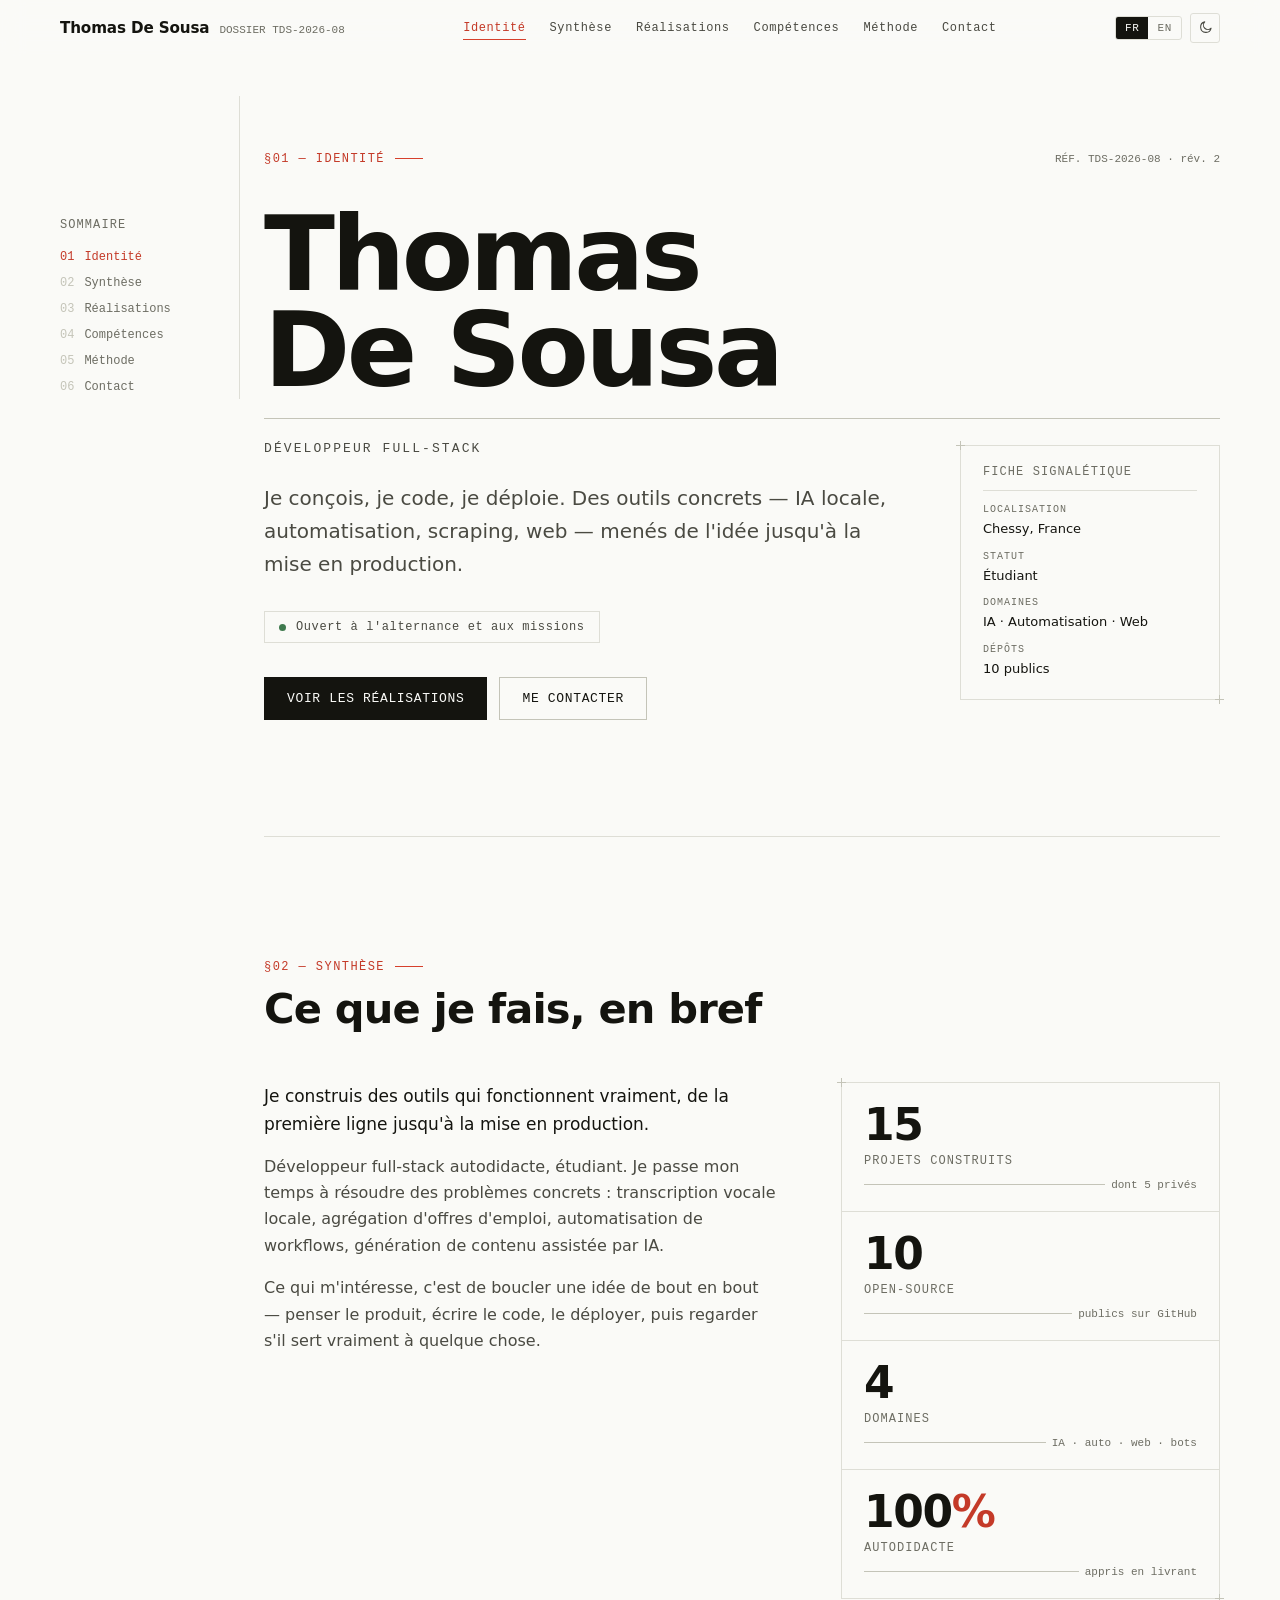
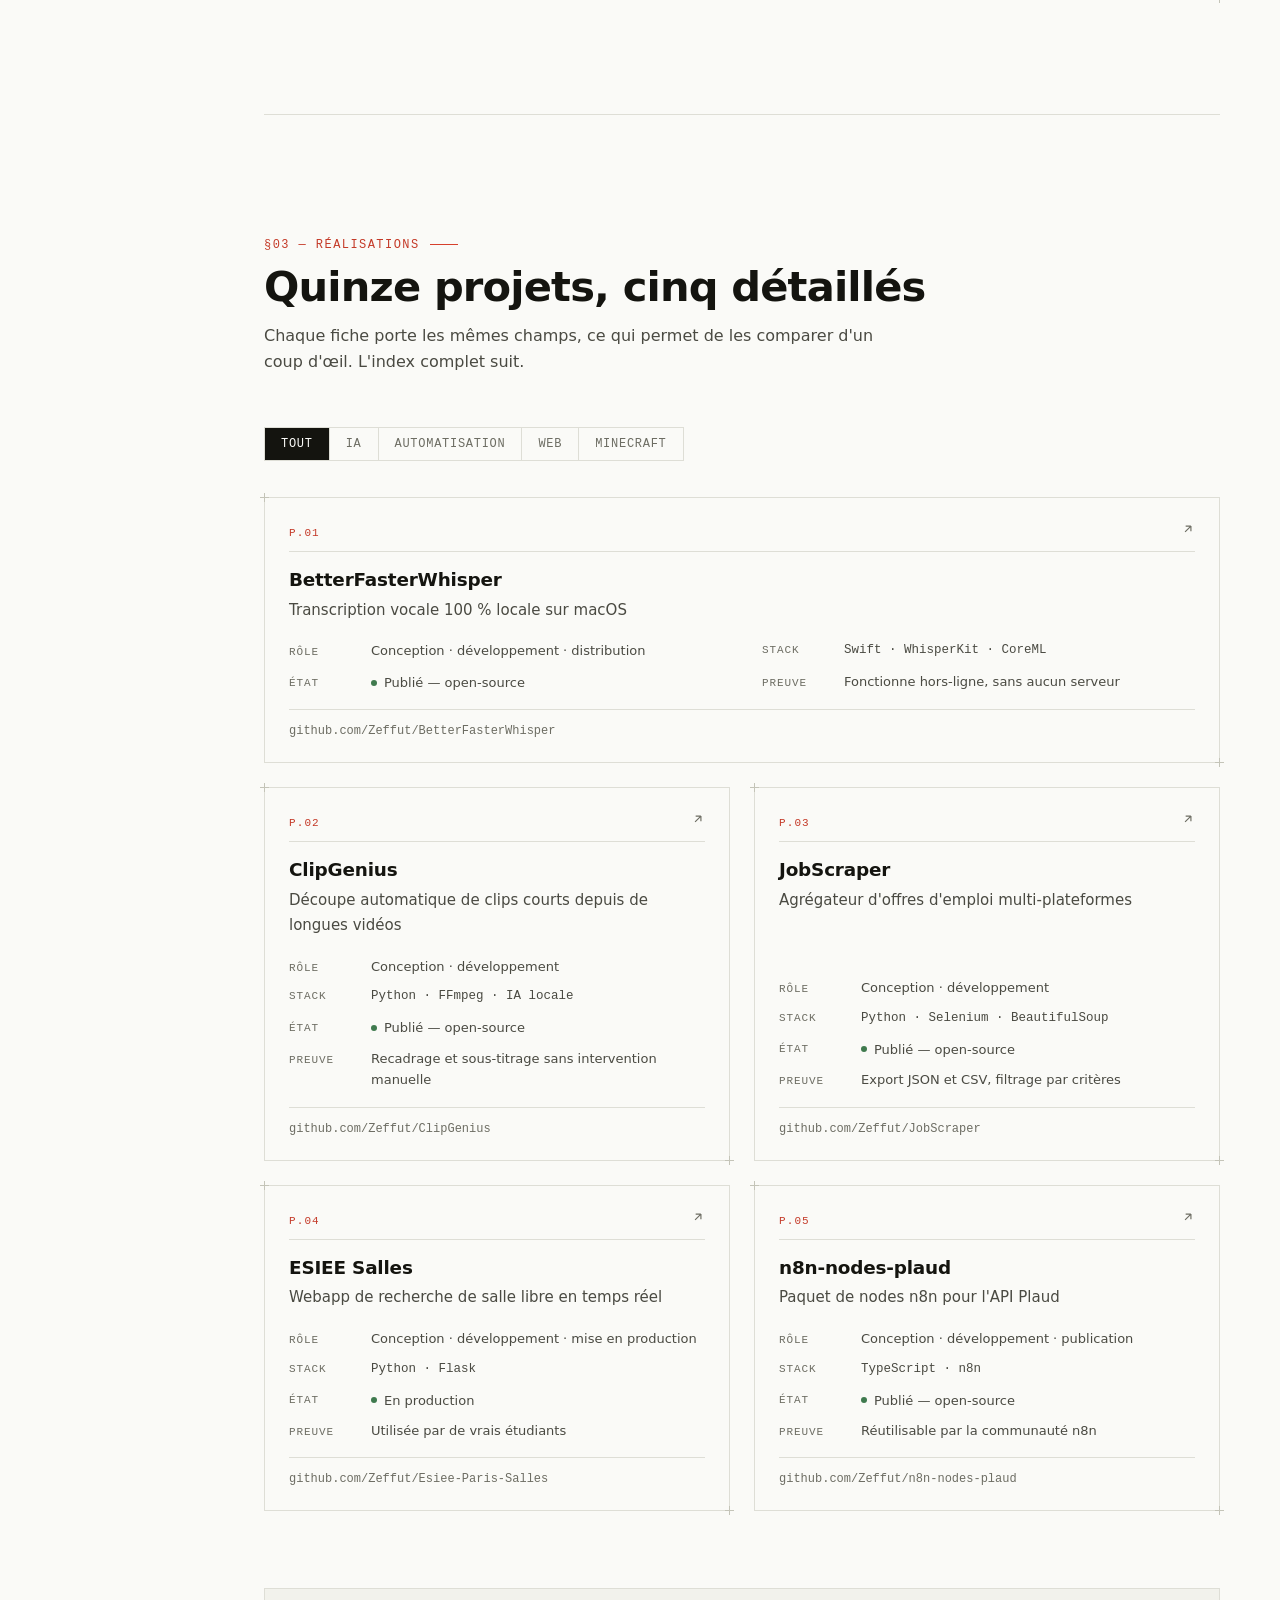
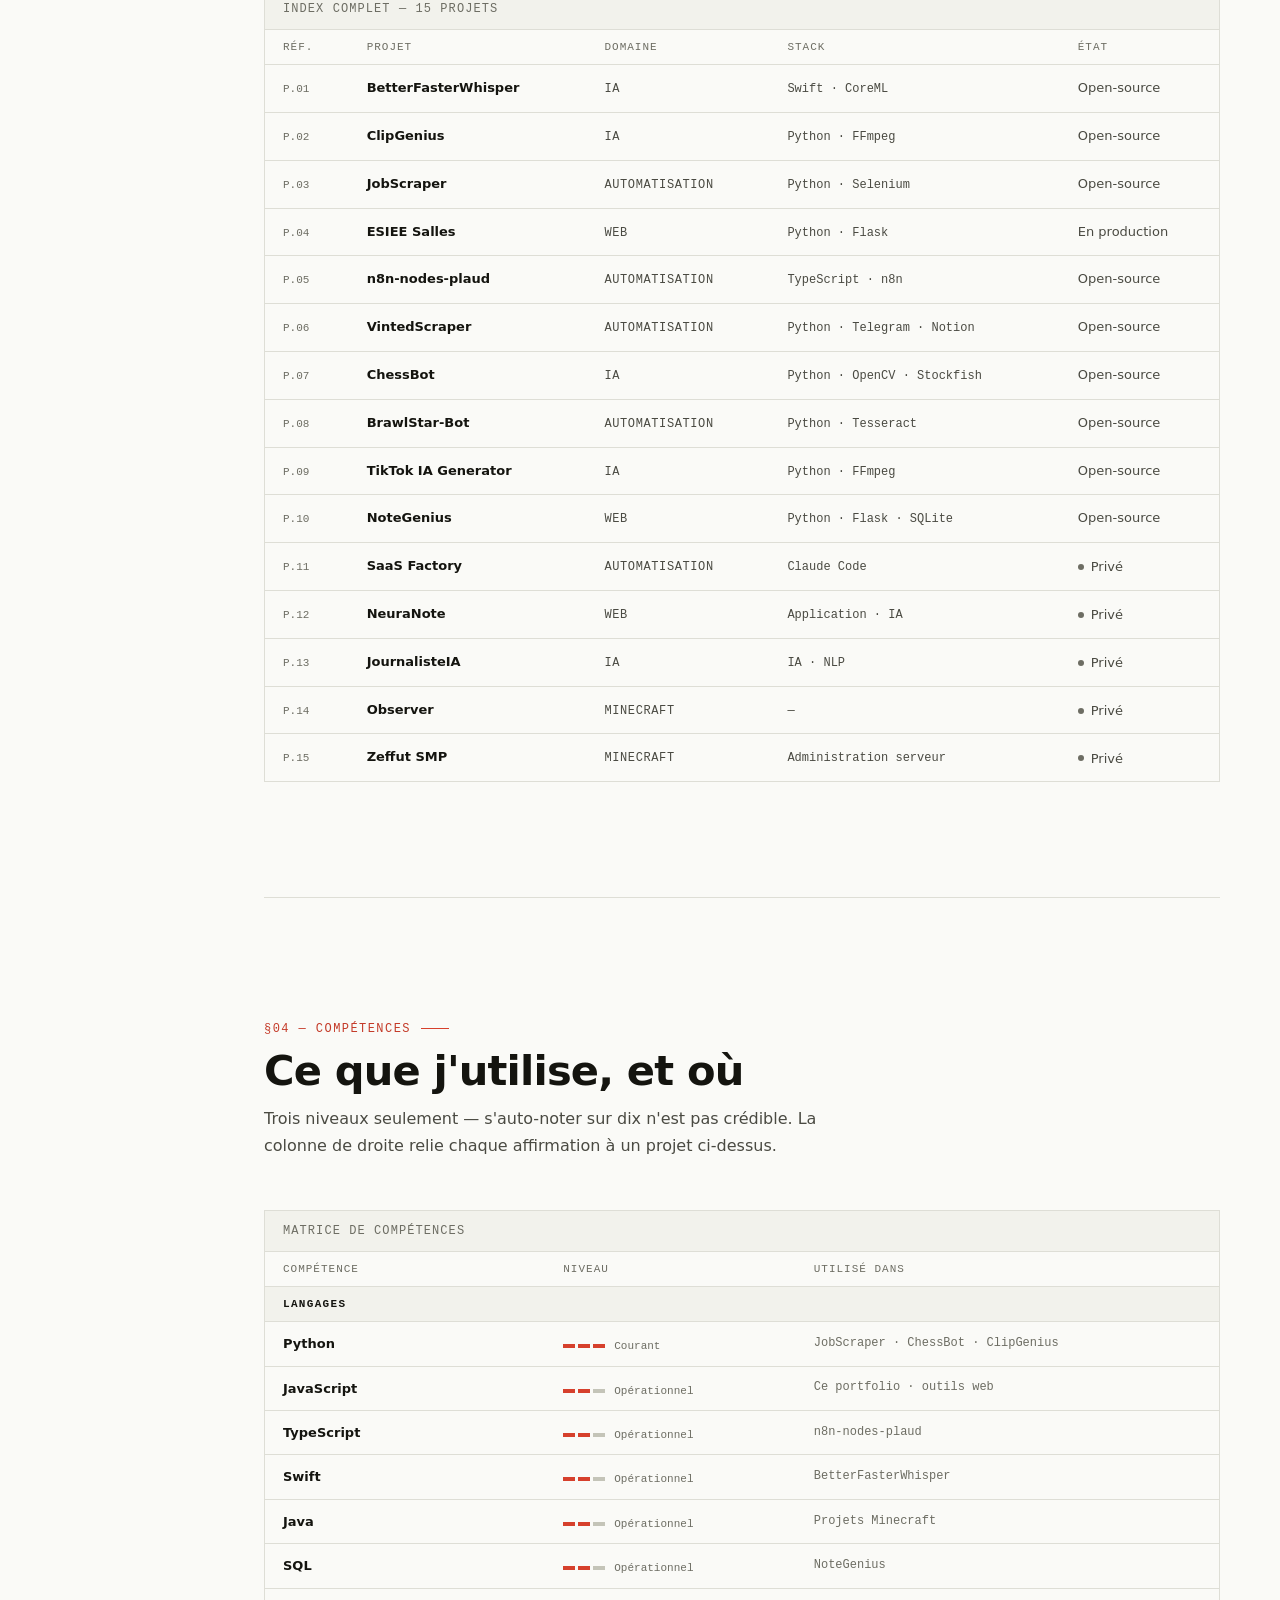
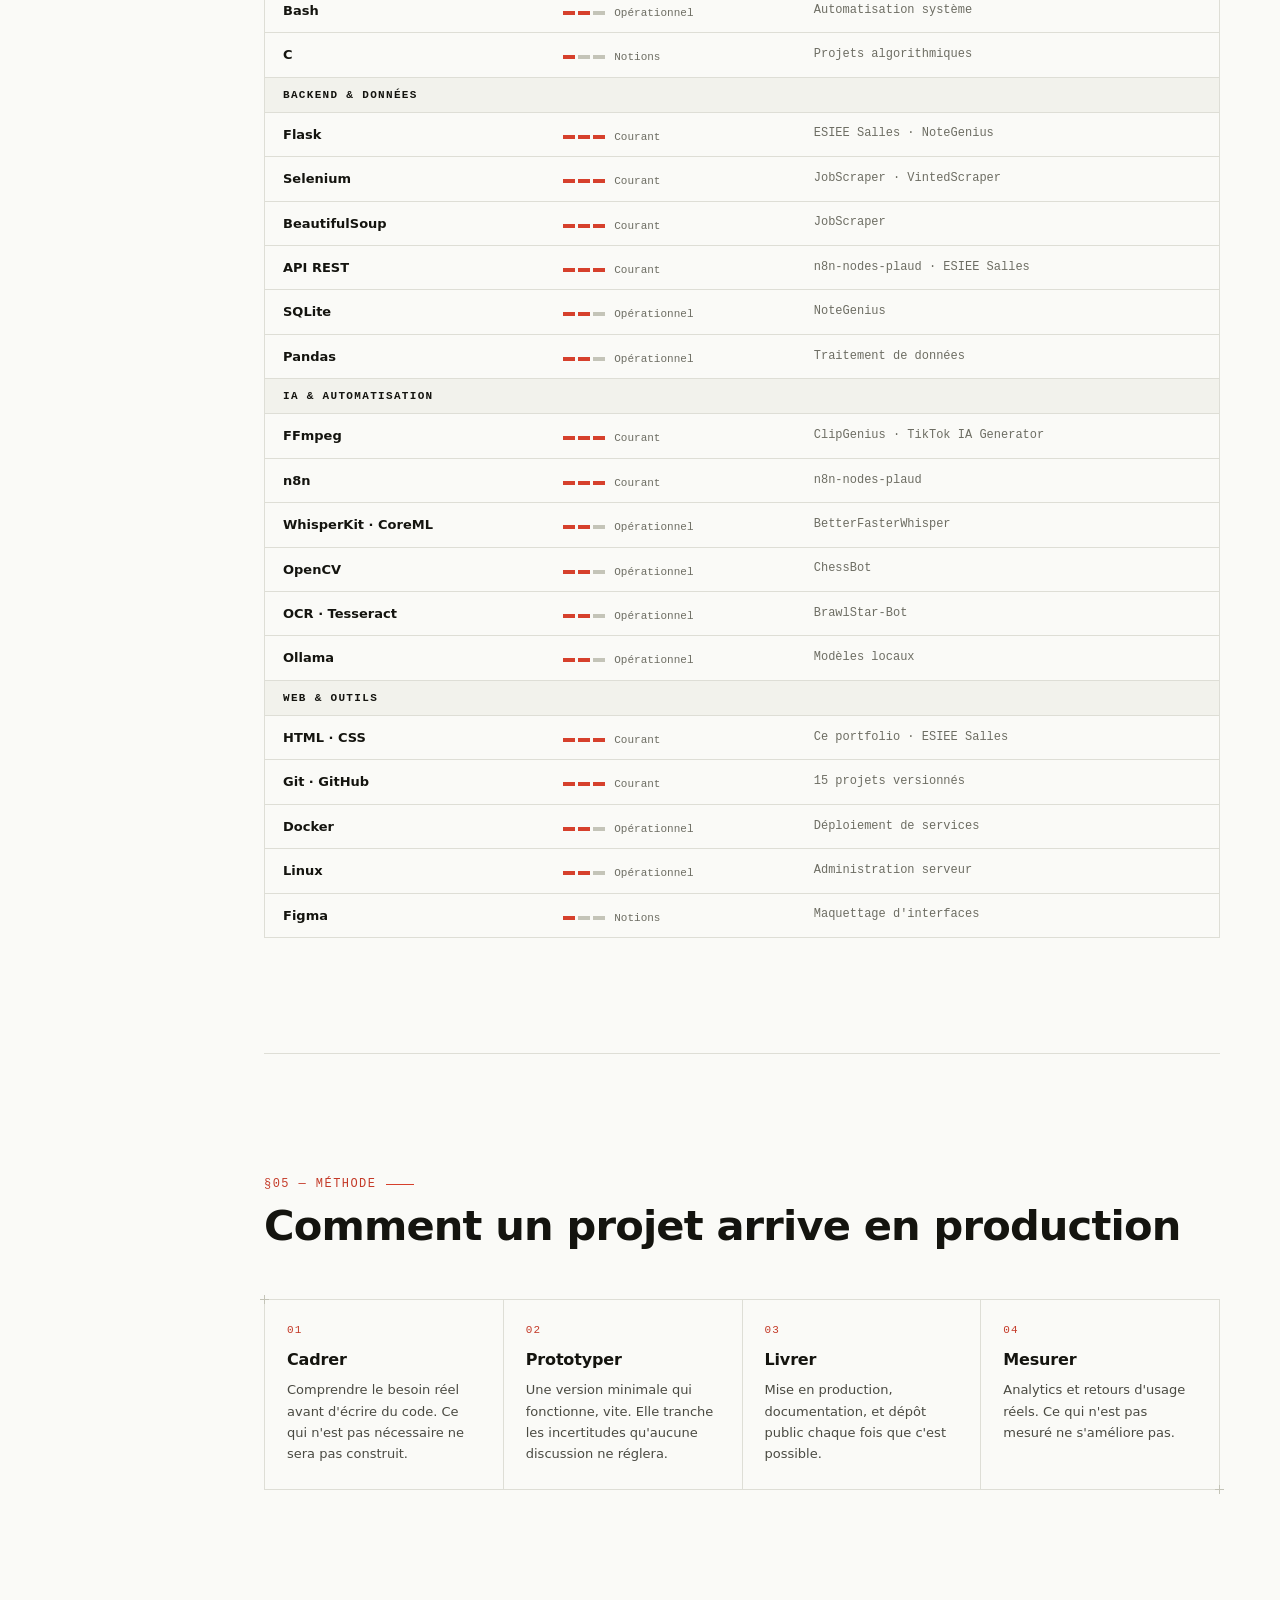
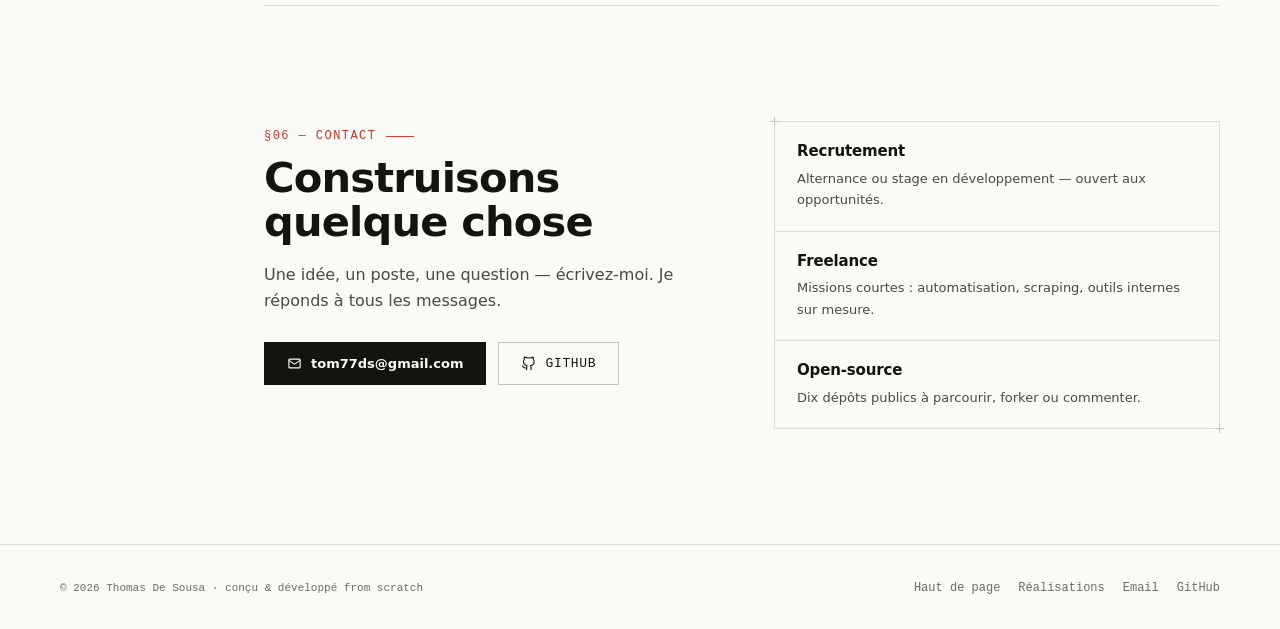
==== index.html @ 42b682b6 "perf: polices locales, analytics allégé, hero hors du chemin critique Lighthouse : performance 80 → " ====
<!DOCTYPE html>
<html lang="fr" data-i18n-title="Thomas De Sousa — Full-stack developer">
<head>
<meta charset="UTF-8">
<meta name="viewport" content="width=device-width, initial-scale=1">
<title>Thomas De Sousa — Développeur full-stack</title>

<meta name="description" data-en="Portfolio of Thomas De Sousa, full-stack developer. Fifteen projects carried from idea to production: local AI, automation, scraping, web." content="Portfolio de Thomas De Sousa, développeur full-stack. Quinze projets menés de l'idée à la production : IA locale, automatisation, scraping, web.">
<meta name="author" content="Thomas De Sousa">
<meta name="theme-color" content="#FAFAF7" media="(prefers-color-scheme: light)">
<meta name="theme-color" content="#0C1220" media="(prefers-color-scheme: dark)">
<link rel="canonical" href="https://zeffut.fr/">
<link rel="icon" href="/favicon.ico" sizes="32x32">
<link rel="icon" href="/favicon.svg" type="image/svg+xml">
<link rel="apple-touch-icon" href="/apple-touch-icon.png">

<meta property="og:type" content="website">
<meta property="og:site_name" content="Thomas De Sousa">
<meta property="og:title" content="Thomas De Sousa — Développeur full-stack">
<meta property="og:description" content="Quinze projets menés de l'idée à la production : IA locale, automatisation, scraping, web.">
<meta property="og:url" content="https://zeffut.fr/">
<meta property="og:image" content="https://zeffut.fr/og-image.png">
<meta property="og:image:width" content="1200">
<meta property="og:image:height" content="630">
<meta property="og:image:alt" content="Thomas De Sousa — développeur full-stack">
<meta property="og:locale" content="fr_FR">
<meta property="og:locale:alternate" content="en_US">
<meta name="twitter:card" content="summary_large_image">
<meta name="twitter:title" content="Thomas De Sousa — Développeur full-stack">
<meta name="twitter:description" content="Quinze projets menés de l'idée à la production : IA locale, automatisation, scraping, web.">
<meta name="twitter:image" content="https://zeffut.fr/og-image.png">

<script type="application/ld+json">
{
  "@context": "https://schema.org",
  "@type": "Person",
  "name": "Thomas De Sousa",
  "jobTitle": "Développeur full-stack",
  "url": "https://zeffut.fr/",
  "email": "mailto:tom77ds@gmail.com",
  "sameAs": ["https://github.com/Zeffut"],
  "knowsAbout": ["Python", "JavaScript", "TypeScript", "Swift", "Flask",
    "Web scraping", "Automatisation", "Intelligence artificielle locale", "Docker"]
}
</script>

<!-- Marque « js » + thème, avant le rendu.
     « js » conditionne la révélation au défilement : sans JavaScript,
     rien n'est masqué et la page reste entièrement lisible. -->
<script>
(function(){var r=document.documentElement;r.className+=' js';try{var t=localStorage.getItem('tds-theme');if(t)r.setAttribute('data-theme',t);}catch(e){}})();
</script>

<!-- Polices servies localement : les deux fichiers du premier rendu sont
     préchargés, les autres suivent à la demande via unicode-range. -->
<link rel="preload" href="fonts/Archivo-latin.woff2" as="font" type="font/woff2" crossorigin>
<link rel="preload" href="fonts/IBMPlexSans-latin.woff2" as="font" type="font/woff2" crossorigin>
<link rel="stylesheet" href="style.css?v=2026-08-21">

</head>

<body>
<a class="skip" href="#main" data-en="Skip to content">Aller au contenu</a>

<!-- ============================ §00 EN-TÊTE ============================ -->
<header class="hdr" id="hdr">
  <div class="hdr-in wrap">
    <a class="ident" href="#identite">
      <span class="ident-name">Thomas De Sousa</span>
      <span class="ident-ref annot">DOSSIER TDS-2026-08</span>
    </a>

    <nav class="nav-main" id="nav-main" aria-label="Sections du dossier">
      <a href="#identite"     data-en="Identity">Identité</a>
      <a href="#synthese"     data-en="Summary">Synthèse</a>
      <a href="#realisations" data-en="Work">Réalisations</a>
      <a href="#competences"  data-en="Skills">Compétences</a>
      <a href="#methode"      data-en="Method">Méthode</a>
      <a href="#contact"      data-en="Contact">Contact</a>
    </nav>

    <div class="hdr-tools">
      <div class="switch" role="group" aria-label="Langue">
        <button type="button" class="lang-btn" data-lang="fr" aria-pressed="true">FR</button>
        <button type="button" class="lang-btn" data-lang="en" aria-pressed="false">EN</button>
      </div>

      <button type="button" class="icon-btn" id="theme-btn" aria-pressed="false" aria-label="Basculer en thème sombre">
        <svg class="icon-moon" viewBox="0 0 24 24" fill="none" stroke="currentColor" stroke-width="1.7" stroke-linecap="round" stroke-linejoin="round" aria-hidden="true"><path d="M21 13.2A8.5 8.5 0 1 1 10.8 3a6.8 6.8 0 0 0 10.2 10.2Z"/></svg>
        <svg class="icon-sun" viewBox="0 0 24 24" fill="none" stroke="currentColor" stroke-width="1.7" stroke-linecap="round" stroke-linejoin="round" aria-hidden="true"><circle cx="12" cy="12" r="4.2"/><path d="M12 2v2.5M12 19.5V22M2 12h2.5M19.5 12H22M4.9 4.9l1.8 1.8M17.3 17.3l1.8 1.8M19.1 4.9l-1.8 1.8M6.7 17.3l-1.8 1.8"/></svg>
      </button>

      <button type="button" class="icon-btn menu-btn" id="menu-btn" aria-expanded="false" aria-controls="nav-main" aria-label="Ouvrir le menu">
        <svg viewBox="0 0 24 24" fill="none" stroke="currentColor" stroke-width="1.8" stroke-linecap="round" aria-hidden="true"><path d="M4 7h16M4 12h16M4 17h16"/></svg>
      </button>
    </div>
  </div>
</header>

<div class="page wrap">

  <!-- Sommaire de marge — visible ≥1200px -->
  <aside class="toc" aria-label="Sommaire">
    <div class="toc-title label" data-en="Contents">Sommaire</div>
    <ol>
      <li><a href="#identite"><span class="toc-n">01</span><span data-en="Identity">Identité</span></a></li>
      <li><a href="#synthese"><span class="toc-n">02</span><span data-en="Summary">Synthèse</span></a></li>
      <li><a href="#realisations"><span class="toc-n">03</span><span data-en="Work">Réalisations</span></a></li>
      <li><a href="#competences"><span class="toc-n">04</span><span data-en="Skills">Compétences</span></a></li>
      <li><a href="#methode"><span class="toc-n">05</span><span data-en="Method">Méthode</span></a></li>
      <li><a href="#contact"><span class="toc-n">06</span><span data-en="Contact">Contact</span></a></li>
    </ol>
  </aside>

  <main id="main">

    <!-- ========================= §01 IDENTITÉ =========================
         Aucune révélation au défilement ici : cette section est visible
         dès le chargement. La masquer en attendant le JavaScript
         repoussait le Largest Contentful Paint de 3 secondes, pour une
         animation que personne ne voit. Le tracé du filet suffit. -->
    <section class="section hero" id="identite">
      <div class="hero-ref">
        <span class="sec-num">§01 — <span data-en="IDENTITY">IDENTITÉ</span></span>
        <span class="annot">RÉF. TDS-2026-08 · <span data-en="rev. 2">rév. 2</span></span>
      </div>

      <h1>Thomas<br>De&nbsp;Sousa</h1>

      <div class="rule-draw" id="hero-rule"></div>

      <div class="hero-grid">
        <div class="hero-main">
      <p class="hero-role" data-en="Full-stack developer">Développeur full-stack</p>

      <p class="lede" data-en="I design it, I build it, I ship it. Practical tools — local AI, automation, scraping, web — carried from the idea through to production.">
        Je conçois, je code, je déploie. Des outils concrets — IA locale, automatisation, scraping, web — menés de l'idée jusqu'à la mise en production.
      </p>

      <p class="avail">
        <span class="dot" aria-hidden="true"></span>
        <span data-en="Open to apprenticeships and freelance work">Ouvert à l'alternance et aux missions</span>
      </p>

      <div class="hero-actions">
        <a class="btn btn-solid" href="#realisations" data-en="View the work">Voir les réalisations</a>
        <a class="btn btn-ghost" href="#contact" data-en="Get in touch">Me contacter</a>
        <!-- CV : déposer cv.pdf à la racine du dépôt, puis décommenter la ligne
             ci-dessous. Laissé inactif tant que le fichier n'existe pas — un lien
             mort coûte plus cher qu'un bouton absent.
        <a class="btn btn-ghost" href="/cv.pdf" download data-en="CV ↓">CV ↓</a>
        -->
      </div>
        </div>

        <aside class="spec marks" aria-label="Fiche signalétique">
          <div class="spec-title label" data-en="Record">Fiche signalétique</div>
          <dl>
            <div><dt data-en="LOCATION">LOCALISATION</dt><dd>Chessy, France</dd></div>
            <div><dt data-en="STATUS">STATUT</dt><dd data-en="Student">Étudiant</dd></div>
            <div><dt data-en="FIELDS">DOMAINES</dt><dd data-en="AI · Automation · Web">IA · Automatisation · Web</dd></div>
            <div><dt data-en="REPOS">DÉPÔTS</dt><dd data-en="10 public">10 publics</dd></div>
          </dl>
        </aside>
      </div>
    </section>

    <!-- ========================= §02 SYNTHÈSE ========================= -->
    <section class="section" id="synthese">
      <div class="sec-head reveal">
        <span class="sec-num">§02 — <span data-en="SUMMARY">SYNTHÈSE</span></span>
        <h2 data-en="What I do, in short">Ce que je fais, en bref</h2>
      </div>

      <div class="synth">
        <div class="synth-text reveal">
          <p data-en="I build tools that actually work, from the first line through to production.">
            Je construis des outils qui fonctionnent vraiment, de la première ligne jusqu'à la mise en production.
          </p>
          <p data-en="Self-taught full-stack developer, currently a student. I spend my time solving concrete problems: local voice transcription, job-listing aggregation, workflow automation, AI-assisted content generation.">
            Développeur full-stack autodidacte, étudiant. Je passe mon temps à résoudre des problèmes concrets : transcription vocale locale, agrégation d'offres d'emploi, automatisation de workflows, génération de contenu assistée par IA.
          </p>
          <p data-en="What interests me is taking an idea full circle — shaping the product, writing the code, deploying it, then checking whether it actually serves anyone.">
            Ce qui m'intéresse, c'est de boucler une idée de bout en bout — penser le produit, écrire le code, le déployer, puis regarder s'il sert vraiment à quelque chose.
          </p>
        </div>

        <div class="facts stagger marks">
          <div class="fact">
            <div class="fact-num">15</div>
            <div class="fact-label label" data-en="Projects built">Projets construits</div>
            <div class="fact-cote"><span data-en="incl. 5 private">dont 5 privés</span></div>
          </div>
          <div class="fact">
            <div class="fact-num">10</div>
            <div class="fact-label label" data-en="Open-source">Open-source</div>
            <div class="fact-cote"><span data-en="public on GitHub">publics sur GitHub</span></div>
          </div>
          <div class="fact">
            <div class="fact-num">4</div>
            <div class="fact-label label" data-en="Domains">Domaines</div>
            <div class="fact-cote"><span data-en="AI · automation · web · bots">IA · auto · web · bots</span></div>
          </div>
          <div class="fact">
            <div class="fact-num">100<span class="accent">%</span></div>
            <div class="fact-label label" data-en="Self-taught">Autodidacte</div>
            <div class="fact-cote"><span data-en="code learned by shipping">appris en livrant</span></div>
          </div>
        </div>
      </div>
    </section>

    <!-- ======================= §03 RÉALISATIONS ======================= -->
    <section class="section" id="realisations">
      <div class="sec-head reveal">
        <span class="sec-num">§03 — <span data-en="WORK">RÉALISATIONS</span></span>
        <h2 data-en="Fifteen projects, five detailed">Quinze projets, cinq détaillés</h2>
        <p class="sec-sub" data-en="Every sheet carries the same fields, so they can be compared at a glance. The full index follows.">
          Chaque fiche porte les mêmes champs, ce qui permet de les comparer d'un coup d'œil. L'index complet suit.
        </p>
      </div>

      <div class="filters reveal" role="group" aria-label="Filtrer par domaine">
        <button type="button" data-filter="all"  aria-pressed="true"  data-en="All">Tout</button>
        <button type="button" data-filter="ia"   aria-pressed="false" data-en="AI">IA</button>
        <button type="button" data-filter="auto" aria-pressed="false" data-en="Automation">Automatisation</button>
        <button type="button" data-filter="web"  aria-pressed="false" data-en="Web">Web</button>
        <button type="button" data-filter="mc"   aria-pressed="false" data-en="Minecraft">Minecraft</button>
      </div>

      <div class="sheets">

        <a class="sheet marks reveal" data-cat="ia" href="https://github.com/Zeffut/BetterFasterWhisper" target="_blank" rel="noopener">
          <div class="sheet-top">
            <span class="sheet-ref">P.01</span>
            <span class="sheet-arrow"><svg viewBox="0 0 24 24" fill="none" stroke="currentColor" stroke-width="2" aria-hidden="true"><path d="M7 17 17 7M17 7H8M17 7v9"/></svg></span>
          </div>
          <h3>BetterFasterWhisper</h3>
          <p class="sheet-desc" data-en="100 % local voice transcription for macOS">Transcription vocale 100 % locale sur macOS</p>
          <dl class="sheet-fields">
            <div class="sheet-field"><dt data-en="ROLE">RÔLE</dt><dd data-en="Design · development · distribution">Conception · développement · distribution</dd></div>
            <div class="sheet-field"><dt>STACK</dt><dd class="mono">Swift · WhisperKit · CoreML</dd></div>
            <div class="sheet-field"><dt data-en="STATE">ÉTAT</dt><dd><span class="state"><span class="dot" aria-hidden="true"></span><span data-en="Published — open-source">Publié — open-source</span></span></dd></div>
            <div class="sheet-field"><dt data-en="PROOF">PREUVE</dt><dd data-en="Runs offline, with no server involved">Fonctionne hors-ligne, sans aucun serveur</dd></div>
          </dl>
          <div class="sheet-link">github.com/Zeffut/BetterFasterWhisper</div>
        </a>

        <a class="sheet marks reveal" data-cat="ia" href="https://github.com/Zeffut/ClipGenius" target="_blank" rel="noopener">
          <div class="sheet-top">
            <span class="sheet-ref">P.02</span>
            <span class="sheet-arrow"><svg viewBox="0 0 24 24" fill="none" stroke="currentColor" stroke-width="2" aria-hidden="true"><path d="M7 17 17 7M17 7H8M17 7v9"/></svg></span>
          </div>
          <h3>ClipGenius</h3>
          <p class="sheet-desc" data-en="Automatic short-clip extraction from long videos">Découpe automatique de clips courts depuis de longues vidéos</p>
          <dl class="sheet-fields">
            <div class="sheet-field"><dt data-en="ROLE">RÔLE</dt><dd data-en="Design · development">Conception · développement</dd></div>
            <div class="sheet-field"><dt>STACK</dt><dd class="mono" data-en="Python · FFmpeg · Local AI">Python · FFmpeg · IA locale</dd></div>
            <div class="sheet-field"><dt data-en="STATE">ÉTAT</dt><dd><span class="state"><span class="dot" aria-hidden="true"></span><span data-en="Published — open-source">Publié — open-source</span></span></dd></div>
            <div class="sheet-field"><dt data-en="PROOF">PREUVE</dt><dd data-en="Cropping and subtitling with no manual step">Recadrage et sous-titrage sans intervention manuelle</dd></div>
          </dl>
          <div class="sheet-link">github.com/Zeffut/ClipGenius</div>
        </a>

        <a class="sheet marks reveal" data-cat="auto" href="https://github.com/Zeffut/JobScraper" target="_blank" rel="noopener">
          <div class="sheet-top">
            <span class="sheet-ref">P.03</span>
            <span class="sheet-arrow"><svg viewBox="0 0 24 24" fill="none" stroke="currentColor" stroke-width="2" aria-hidden="true"><path d="M7 17 17 7M17 7H8M17 7v9"/></svg></span>
          </div>
          <h3>JobScraper</h3>
          <p class="sheet-desc" data-en="Multi-platform job-listing aggregator">Agrégateur d'offres d'emploi multi-plateformes</p>
          <dl class="sheet-fields">
            <div class="sheet-field"><dt data-en="ROLE">RÔLE</dt><dd data-en="Design · development">Conception · développement</dd></div>
            <div class="sheet-field"><dt>STACK</dt><dd class="mono">Python · Selenium · BeautifulSoup</dd></div>
            <div class="sheet-field"><dt data-en="STATE">ÉTAT</dt><dd><span class="state"><span class="dot" aria-hidden="true"></span><span data-en="Published — open-source">Publié — open-source</span></span></dd></div>
            <div class="sheet-field"><dt data-en="PROOF">PREUVE</dt><dd data-en="JSON and CSV export, filtering by criteria">Export JSON et CSV, filtrage par critères</dd></div>
          </dl>
          <div class="sheet-link">github.com/Zeffut/JobScraper</div>
        </a>

        <a class="sheet marks reveal" data-cat="web" href="https://github.com/Zeffut/Esiee-Paris-Salles" target="_blank" rel="noopener">
          <div class="sheet-top">
            <span class="sheet-ref">P.04</span>
            <span class="sheet-arrow"><svg viewBox="0 0 24 24" fill="none" stroke="currentColor" stroke-width="2" aria-hidden="true"><path d="M7 17 17 7M17 7H8M17 7v9"/></svg></span>
          </div>
          <h3>ESIEE Salles</h3>
          <p class="sheet-desc" data-en="Web app for finding a free room in real time">Webapp de recherche de salle libre en temps réel</p>
          <dl class="sheet-fields">
            <div class="sheet-field"><dt data-en="ROLE">RÔLE</dt><dd data-en="Design · development · production">Conception · développement · mise en production</dd></div>
            <div class="sheet-field"><dt>STACK</dt><dd class="mono">Python · Flask</dd></div>
            <div class="sheet-field"><dt data-en="STATE">ÉTAT</dt><dd><span class="state"><span class="dot" aria-hidden="true"></span><span data-en="In production">En production</span></span></dd></div>
            <div class="sheet-field"><dt data-en="PROOF">PREUVE</dt><dd data-en="Used by actual students">Utilisée par de vrais étudiants</dd></div>
          </dl>
          <div class="sheet-link">github.com/Zeffut/Esiee-Paris-Salles</div>
        </a>

        <a class="sheet marks reveal" data-cat="auto" href="https://github.com/Zeffut/n8n-nodes-plaud" target="_blank" rel="noopener">
          <div class="sheet-top">
            <span class="sheet-ref">P.05</span>
            <span class="sheet-arrow"><svg viewBox="0 0 24 24" fill="none" stroke="currentColor" stroke-width="2" aria-hidden="true"><path d="M7 17 17 7M17 7H8M17 7v9"/></svg></span>
          </div>
          <h3>n8n-nodes-plaud</h3>
          <p class="sheet-desc" data-en="n8n node package for the Plaud API">Paquet de nodes n8n pour l'API Plaud</p>
          <dl class="sheet-fields">
            <div class="sheet-field"><dt data-en="ROLE">RÔLE</dt><dd data-en="Design · development · publication">Conception · développement · publication</dd></div>
            <div class="sheet-field"><dt>STACK</dt><dd class="mono">TypeScript · n8n</dd></div>
            <div class="sheet-field"><dt data-en="STATE">ÉTAT</dt><dd><span class="state"><span class="dot" aria-hidden="true"></span><span data-en="Published — open-source">Publié — open-source</span></span></dd></div>
            <div class="sheet-field"><dt data-en="PROOF">PREUVE</dt><dd data-en="Reusable by the wider n8n community">Réutilisable par la communauté n8n</dd></div>
          </dl>
          <div class="sheet-link">github.com/Zeffut/n8n-nodes-plaud</div>
        </a>

        <p class="sheets-empty" id="sheets-empty" hidden
           data-en="No detailed sheet in this field — see the full index below.">
          Aucune fiche détaillée dans ce domaine — voir l'index complet ci-dessous.
        </p>
      </div>

      <div class="index-wrap reveal">
        <table class="index-table">
          <caption class="label" data-en="Full index — 15 projects">Index complet — 15 projets</caption>
          <thead>
            <tr>
              <th scope="col" data-en="Ref.">Réf.</th>
              <th scope="col" data-en="Project">Projet</th>
              <th scope="col" data-en="Domain">Domaine</th>
              <th scope="col">Stack</th>
              <th scope="col" data-en="State">État</th>
            </tr>
          </thead>
          <tbody>
            <tr data-cat="ia"><td class="col-ref">P.01</td><td class="col-name"><a href="https://github.com/Zeffut/BetterFasterWhisper" target="_blank" rel="noopener">BetterFasterWhisper</a></td><td class="col-domain" data-en="AI">IA</td><td class="col-stack">Swift · CoreML</td><td data-en="Open-source">Open-source</td></tr>
            <tr data-cat="ia"><td class="col-ref">P.02</td><td class="col-name"><a href="https://github.com/Zeffut/ClipGenius" target="_blank" rel="noopener">ClipGenius</a></td><td class="col-domain" data-en="AI">IA</td><td class="col-stack">Python · FFmpeg</td><td data-en="Open-source">Open-source</td></tr>
            <tr data-cat="auto"><td class="col-ref">P.03</td><td class="col-name"><a href="https://github.com/Zeffut/JobScraper" target="_blank" rel="noopener">JobScraper</a></td><td class="col-domain" data-en="Automation">Automatisation</td><td class="col-stack">Python · Selenium</td><td data-en="Open-source">Open-source</td></tr>
            <tr data-cat="web"><td class="col-ref">P.04</td><td class="col-name"><a href="https://github.com/Zeffut/Esiee-Paris-Salles" target="_blank" rel="noopener">ESIEE Salles</a></td><td class="col-domain">Web</td><td class="col-stack">Python · Flask</td><td data-en="In production">En production</td></tr>
            <tr data-cat="auto"><td class="col-ref">P.05</td><td class="col-name"><a href="https://github.com/Zeffut/n8n-nodes-plaud" target="_blank" rel="noopener">n8n-nodes-plaud</a></td><td class="col-domain" data-en="Automation">Automatisation</td><td class="col-stack">TypeScript · n8n</td><td data-en="Open-source">Open-source</td></tr>
            <tr data-cat="auto"><td class="col-ref">P.06</td><td class="col-name"><a href="https://github.com/Zeffut/VintedScraper" target="_blank" rel="noopener">VintedScraper</a></td><td class="col-domain" data-en="Automation">Automatisation</td><td class="col-stack">Python · Telegram · Notion</td><td data-en="Open-source">Open-source</td></tr>
            <tr data-cat="ia"><td class="col-ref">P.07</td><td class="col-name"><a href="https://github.com/Zeffut/ChessBot" target="_blank" rel="noopener">ChessBot</a></td><td class="col-domain" data-en="AI">IA</td><td class="col-stack">Python · OpenCV · Stockfish</td><td data-en="Open-source">Open-source</td></tr>
            <tr data-cat="auto"><td class="col-ref">P.08</td><td class="col-name"><a href="https://github.com/Zeffut/BrawlStar-Bot" target="_blank" rel="noopener">BrawlStar-Bot</a></td><td class="col-domain" data-en="Automation">Automatisation</td><td class="col-stack">Python · Tesseract</td><td data-en="Open-source">Open-source</td></tr>
            <tr data-cat="ia"><td class="col-ref">P.09</td><td class="col-name"><a href="https://github.com/Zeffut/tiktok_ia_generator" target="_blank" rel="noopener">TikTok IA Generator</a></td><td class="col-domain" data-en="AI">IA</td><td class="col-stack">Python · FFmpeg</td><td data-en="Open-source">Open-source</td></tr>
            <tr data-cat="web"><td class="col-ref">P.10</td><td class="col-name"><a href="https://github.com/Zeffut/NoteGenius" target="_blank" rel="noopener">NoteGenius</a></td><td class="col-domain">Web</td><td class="col-stack">Python · Flask · SQLite</td><td data-en="Open-source">Open-source</td></tr>
            <tr data-cat="auto"><td class="col-ref">P.11</td><td class="col-name">SaaS Factory</td><td class="col-domain" data-en="Automation">Automatisation</td><td class="col-stack">Claude Code</td><td><span class="state state-private"><span class="dot" aria-hidden="true"></span><span data-en="Private">Privé</span></span></td></tr>
            <tr data-cat="web"><td class="col-ref">P.12</td><td class="col-name">NeuraNote</td><td class="col-domain">Web</td><td class="col-stack" data-en="Application · AI">Application · IA</td><td><span class="state state-private"><span class="dot" aria-hidden="true"></span><span data-en="Private">Privé</span></span></td></tr>
            <tr data-cat="ia"><td class="col-ref">P.13</td><td class="col-name">JournalisteIA</td><td class="col-domain" data-en="AI">IA</td><td class="col-stack" data-en="AI · NLP">IA · NLP</td><td><span class="state state-private"><span class="dot" aria-hidden="true"></span><span data-en="Private">Privé</span></span></td></tr>
            <tr data-cat="mc"><td class="col-ref">P.14</td><td class="col-name">Observer</td><td class="col-domain">Minecraft</td><td class="col-stack">—</td><td><span class="state state-private"><span class="dot" aria-hidden="true"></span><span data-en="Private">Privé</span></span></td></tr>
            <tr data-cat="mc"><td class="col-ref">P.15</td><td class="col-name">Zeffut SMP</td><td class="col-domain">Minecraft</td><td class="col-stack" data-en="Server administration">Administration serveur</td><td><span class="state state-private"><span class="dot" aria-hidden="true"></span><span data-en="Private">Privé</span></span></td></tr>
          </tbody>
        </table>
      </div>
    </section>

    <!-- ======================== §04 COMPÉTENCES ======================== -->
    <section class="section" id="competences">
      <div class="sec-head reveal">
        <span class="sec-num">§04 — <span data-en="SKILLS">COMPÉTENCES</span></span>
        <h2 data-en="What I use, and where">Ce que j'utilise, et où</h2>
        <p class="sec-sub" data-en="Three levels only — rating yourself out of ten is not credible. The right-hand column ties every claim to a project above.">
          Trois niveaux seulement — s'auto-noter sur dix n'est pas crédible. La colonne de droite relie chaque affirmation à un projet ci-dessus.
        </p>
      </div>

      <div class="skills-wrap reveal">
        <table class="skills-table">
          <caption class="label" data-en="Skills matrix">Matrice de compétences</caption>
          <thead>
            <tr>
              <th scope="col" data-en="Skill">Compétence</th>
              <th scope="col" data-en="Level">Niveau</th>
              <th scope="col" data-en="Used in">Utilisé dans</th>
            </tr>
          </thead>
          <tbody>
            <tr class="grp"><th scope="rowgroup" colspan="3" data-en="LANGUAGES">LANGAGES</th></tr>
            <tr><td class="col-skill">Python</td><td><span class="level level-3"><span class="level-bars"><i></i><i></i><i></i></span><span class="level-name" data-en="Fluent">Courant</span></span></td><td class="col-proof">JobScraper · ChessBot · ClipGenius</td></tr>
            <tr><td class="col-skill">JavaScript</td><td><span class="level level-2"><span class="level-bars"><i></i><i></i><i></i></span><span class="level-name" data-en="Working">Opérationnel</span></span></td><td class="col-proof" data-en="This portfolio · web tooling">Ce portfolio · outils web</td></tr>
            <tr><td class="col-skill">TypeScript</td><td><span class="level level-2"><span class="level-bars"><i></i><i></i><i></i></span><span class="level-name" data-en="Working">Opérationnel</span></span></td><td class="col-proof">n8n-nodes-plaud</td></tr>
            <tr><td class="col-skill">Swift</td><td><span class="level level-2"><span class="level-bars"><i></i><i></i><i></i></span><span class="level-name" data-en="Working">Opérationnel</span></span></td><td class="col-proof">BetterFasterWhisper</td></tr>
            <tr><td class="col-skill">Java</td><td><span class="level level-2"><span class="level-bars"><i></i><i></i><i></i></span><span class="level-name" data-en="Working">Opérationnel</span></span></td><td class="col-proof" data-en="Minecraft projects">Projets Minecraft</td></tr>
            <tr><td class="col-skill">SQL</td><td><span class="level level-2"><span class="level-bars"><i></i><i></i><i></i></span><span class="level-name" data-en="Working">Opérationnel</span></span></td><td class="col-proof">NoteGenius</td></tr>
            <tr><td class="col-skill">Bash</td><td><span class="level level-2"><span class="level-bars"><i></i><i></i><i></i></span><span class="level-name" data-en="Working">Opérationnel</span></span></td><td class="col-proof" data-en="System automation">Automatisation système</td></tr>
            <tr><td class="col-skill">C</td><td><span class="level level-1"><span class="level-bars"><i></i><i></i><i></i></span><span class="level-name" data-en="Basics">Notions</span></span></td><td class="col-proof" data-en="Algorithmic projects">Projets algorithmiques</td></tr>

            <tr class="grp"><th scope="rowgroup" colspan="3" data-en="BACKEND &amp; DATA">BACKEND &amp; DONNÉES</th></tr>
            <tr><td class="col-skill">Flask</td><td><span class="level level-3"><span class="level-bars"><i></i><i></i><i></i></span><span class="level-name" data-en="Fluent">Courant</span></span></td><td class="col-proof">ESIEE Salles · NoteGenius</td></tr>
            <tr><td class="col-skill">Selenium</td><td><span class="level level-3"><span class="level-bars"><i></i><i></i><i></i></span><span class="level-name" data-en="Fluent">Courant</span></span></td><td class="col-proof">JobScraper · VintedScraper</td></tr>
            <tr><td class="col-skill">BeautifulSoup</td><td><span class="level level-3"><span class="level-bars"><i></i><i></i><i></i></span><span class="level-name" data-en="Fluent">Courant</span></span></td><td class="col-proof">JobScraper</td></tr>
            <tr><td class="col-skill" data-en="REST APIs">API REST</td><td><span class="level level-3"><span class="level-bars"><i></i><i></i><i></i></span><span class="level-name" data-en="Fluent">Courant</span></span></td><td class="col-proof">n8n-nodes-plaud · ESIEE Salles</td></tr>
            <tr><td class="col-skill">SQLite</td><td><span class="level level-2"><span class="level-bars"><i></i><i></i><i></i></span><span class="level-name" data-en="Working">Opérationnel</span></span></td><td class="col-proof">NoteGenius</td></tr>
            <tr><td class="col-skill">Pandas</td><td><span class="level level-2"><span class="level-bars"><i></i><i></i><i></i></span><span class="level-name" data-en="Working">Opérationnel</span></span></td><td class="col-proof" data-en="Data processing">Traitement de données</td></tr>

            <tr class="grp"><th scope="rowgroup" colspan="3" data-en="AI &amp; AUTOMATION">IA &amp; AUTOMATISATION</th></tr>
            <tr><td class="col-skill">FFmpeg</td><td><span class="level level-3"><span class="level-bars"><i></i><i></i><i></i></span><span class="level-name" data-en="Fluent">Courant</span></span></td><td class="col-proof">ClipGenius · TikTok IA Generator</td></tr>
            <tr><td class="col-skill">n8n</td><td><span class="level level-3"><span class="level-bars"><i></i><i></i><i></i></span><span class="level-name" data-en="Fluent">Courant</span></span></td><td class="col-proof">n8n-nodes-plaud</td></tr>
            <tr><td class="col-skill">WhisperKit · CoreML</td><td><span class="level level-2"><span class="level-bars"><i></i><i></i><i></i></span><span class="level-name" data-en="Working">Opérationnel</span></span></td><td class="col-proof">BetterFasterWhisper</td></tr>
            <tr><td class="col-skill">OpenCV</td><td><span class="level level-2"><span class="level-bars"><i></i><i></i><i></i></span><span class="level-name" data-en="Working">Opérationnel</span></span></td><td class="col-proof">ChessBot</td></tr>
            <tr><td class="col-skill">OCR · Tesseract</td><td><span class="level level-2"><span class="level-bars"><i></i><i></i><i></i></span><span class="level-name" data-en="Working">Opérationnel</span></span></td><td class="col-proof">BrawlStar-Bot</td></tr>
            <tr><td class="col-skill">Ollama</td><td><span class="level level-2"><span class="level-bars"><i></i><i></i><i></i></span><span class="level-name" data-en="Working">Opérationnel</span></span></td><td class="col-proof" data-en="Local models">Modèles locaux</td></tr>

            <tr class="grp"><th scope="rowgroup" colspan="3" data-en="WEB &amp; TOOLING">WEB &amp; OUTILS</th></tr>
            <tr><td class="col-skill">HTML · CSS</td><td><span class="level level-3"><span class="level-bars"><i></i><i></i><i></i></span><span class="level-name" data-en="Fluent">Courant</span></span></td><td class="col-proof" data-en="This portfolio · ESIEE Salles">Ce portfolio · ESIEE Salles</td></tr>
            <tr><td class="col-skill">Git · GitHub</td><td><span class="level level-3"><span class="level-bars"><i></i><i></i><i></i></span><span class="level-name" data-en="Fluent">Courant</span></span></td><td class="col-proof" data-en="15 versioned projects">15 projets versionnés</td></tr>
            <tr><td class="col-skill">Docker</td><td><span class="level level-2"><span class="level-bars"><i></i><i></i><i></i></span><span class="level-name" data-en="Working">Opérationnel</span></span></td><td class="col-proof" data-en="Service deployment">Déploiement de services</td></tr>
            <tr><td class="col-skill">Linux</td><td><span class="level level-2"><span class="level-bars"><i></i><i></i><i></i></span><span class="level-name" data-en="Working">Opérationnel</span></span></td><td class="col-proof" data-en="Server administration">Administration serveur</td></tr>
            <tr><td class="col-skill">Figma</td><td><span class="level level-1"><span class="level-bars"><i></i><i></i><i></i></span><span class="level-name" data-en="Basics">Notions</span></span></td><td class="col-proof" data-en="Interface mockups">Maquettage d'interfaces</td></tr>
          </tbody>
        </table>
      </div>
    </section>

    <!-- ========================== §05 MÉTHODE ========================== -->
    <section class="section" id="methode">
      <div class="sec-head reveal">
        <span class="sec-num">§05 — <span data-en="METHOD">MÉTHODE</span></span>
        <h2 data-en="How a project gets shipped">Comment un projet arrive en production</h2>
      </div>

      <div class="method stagger marks">
        <div class="step">
          <div class="step-n">01</div>
          <h3 data-en="Frame">Cadrer</h3>
          <p data-en="Understand the actual need before writing any code. What is not necessary does not get built.">Comprendre le besoin réel avant d'écrire du code. Ce qui n'est pas nécessaire ne sera pas construit.</p>
        </div>
        <div class="step">
          <div class="step-n">02</div>
          <h3 data-en="Prototype">Prototyper</h3>
          <p data-en="A minimal version that works, fast. It settles the uncertainties that discussion cannot.">Une version minimale qui fonctionne, vite. Elle tranche les incertitudes qu'aucune discussion ne réglera.</p>
        </div>
        <div class="step">
          <div class="step-n">03</div>
          <h3 data-en="Ship">Livrer</h3>
          <p data-en="Production deployment, documentation, and a public repository whenever that is possible.">Mise en production, documentation, et dépôt public chaque fois que c'est possible.</p>
        </div>
        <div class="step">
          <div class="step-n">04</div>
          <h3 data-en="Measure">Mesurer</h3>
          <p data-en="Analytics and real usage feedback. What is not measured does not improve.">Analytics et retours d'usage réels. Ce qui n'est pas mesuré ne s'améliore pas.</p>
        </div>
      </div>
    </section>

    <!-- ========================== §06 CONTACT ========================== -->
    <section class="section" id="contact">
      <div class="contact">
        <div class="reveal">
          <span class="sec-num">§06 — <span data-en="CONTACT">CONTACT</span></span>
          <h2 data-en="Let's build something">Construisons quelque chose</h2>
          <p class="contact-lede" data-en="An idea, a role, a question — write to me. I answer every message.">
            Une idée, un poste, une question — écrivez-moi. Je réponds à tous les messages.
          </p>
          <div class="contact-actions">
            <a class="btn btn-solid btn-plain" href="mailto:tom77ds@gmail.com">
              <svg viewBox="0 0 24 24" fill="none" stroke="currentColor" stroke-width="1.8" aria-hidden="true"><rect x="3" y="5" width="18" height="14" rx="1.5"/><path d="m3 7 9 6 9-6"/></svg>
              tom77ds@gmail.com
            </a>
            <a class="btn btn-ghost" href="https://github.com/Zeffut" target="_blank" rel="noopener">
              <svg viewBox="0 0 24 24" fill="none" stroke="currentColor" stroke-width="1.8" stroke-linecap="round" stroke-linejoin="round" aria-hidden="true"><path d="M9 19c-5 1.5-5-2.5-7-3m14 6v-3.9a3.4 3.4 0 0 0-1-2.6c3-.3 6-1.5 6-6.6a5 5 0 0 0-1.4-3.5 4.7 4.7 0 0 0-.1-3.5s-1.1-.3-3.5 1.3a12 12 0 0 0-6 0C6.6 1.6 5.5 1.9 5.5 1.9a4.7 4.7 0 0 0-.1 3.5A5 5 0 0 0 4 8.9c0 5 3 6.3 6 6.6a3.4 3.4 0 0 0-1 2.6V22"/></svg>
              GitHub
            </a>
          </div>
        </div>

        <div class="doors stagger marks">
          <div class="door">
            <h3 data-en="Recruitment">Recrutement</h3>
            <p data-en="Apprenticeship or internship in development — open to opportunities.">Alternance ou stage en développement — ouvert aux opportunités.</p>
          </div>
          <div class="door">
            <h3 data-en="Freelance">Freelance</h3>
            <p data-en="Short engagements: automation, scraping, custom internal tools.">Missions courtes : automatisation, scraping, outils internes sur mesure.</p>
          </div>
          <div class="door">
            <h3 data-en="Open-source">Open-source</h3>
            <p data-en="Ten public repositories to browse, fork or comment on.">Dix dépôts publics à parcourir, forker ou commenter.</p>
          </div>
        </div>
      </div>
    </section>

  </main>
</div>

<footer class="footer">
  <div class="footer-in wrap">
    <span class="annot">© 2026 Thomas De Sousa · <span data-en="designed &amp; built from scratch">conçu &amp; développé from scratch</span></span>
    <div class="footer-links">
      <a href="#identite" data-en="Back to top">Haut de page</a>
      <a href="#realisations" data-en="Work">Réalisations</a>
      <a href="mailto:tom77ds@gmail.com">Email</a>
      <a href="https://github.com/Zeffut" target="_blank" rel="noopener">GitHub</a>
    </div>
  </div>
</footer>

<!-- Analytics — chargé en fin de document pour rester hors du
     chemin critique du rendu. Le pageview est émis à l'init. -->
<script>
!function(t,e){var o,n,p,r;e.__SV||(window.posthog=e,e._i=[],e.init=function(i,s,a){function g(t,e){var o=e.split(".");2==o.length&&(t=t[o[0]],e=o[1]),t[e]=function(){t.push([e].concat(Array.prototype.slice.call(arguments,0)))}}(p=t.createElement("script")).type="text/javascript",p.crossOrigin="anonymous",p.async=!0,p.src=s.api_host.replace(".i.posthog.com","-assets.i.posthog.com")+"/static/array.js",(r=t.getElementsByTagName("script")[0]).parentNode.insertBefore(p,r);var u=e;for(void 0!==a?u=e[a]=[]:a="posthog",u.people=u.people||[],u.toString=function(t){var e="posthog";return"posthog"!==a&&(e+="."+a),t||(e+=" (stub)"),e},u.people.toString=function(){return u.toString(1)+".people (stub)"},o="init capture register register_once unregister getFeatureFlag isFeatureEnabled onFeatureFlags identify setPersonProperties reset get_distinct_id group set_config opt_in_capturing opt_out_capturing".split(" "),n=0;n<o.length;n++)g(u,o[n]);e._i.push([i,s,a])},e.__SV=1)}(document,window.posthog||[]);
/* Modules superflus pour un portfolio, et coûteux en quota : l'offre
   gratuite n'ouvre qu'un projet, partagé avec les autres apps.
   Réactivables en repassant une valeur à false/true. */
posthog.init('phc_zdMj4p5wo8EvfVApjb2EbfUHJ76zgYGM5wAGz5YJC359',{
  api_host:'https://eu.i.posthog.com',
  person_profiles:'identified_only',
  defaults:'2025-05-24',
  disable_session_recording:true,
  disable_surveys:true,
  capture_dead_clicks:false,
  capture_exceptions:false,
  capture_performance:false
});
posthog.register({app:'portfolio'});
</script>

<script src="script.js?v=2026-08-21"></script>
</body>
</html>
---- style.css ----
/* ==========================================================================
   Thomas De Sousa — Portfolio
   Concept : « dossier technique »
   Règle de discipline : chaque ornement porte de l'information.
   Un filet sépare · un numéro localise · une annotation explique.
   ========================================================================== */

/* --------------------------------------------------------------------------
   0. POLICES — servies localement.
   Supprime la chaîne fonts.googleapis.com → fonts.gstatic.com, qui imposait
   deux résolutions DNS et deux poignées TLS avant le premier texte affiché.
   Plus aucune requête vers un tiers, et rien à demander à Google au nom du
   visiteur. Archivo et IBM Plex Sans sont variables : un seul fichier par
   sous-ensemble y couvre les deux graisses.
   -------------------------------------------------------------------------- */
@font-face{font-family:'Archivo';font-style:normal;font-weight:600 800;font-display:swap;src:url('fonts/Archivo-latin.woff2') format('woff2');unicode-range:U+0000-00FF, U+0131, U+0152-0153, U+02BB-02BC, U+02C6, U+02DA, U+02DC, U+0304, U+0308, U+0329, U+2000-206F, U+20AC, U+2122, U+2191, U+2193, U+2212, U+2215, U+FEFF, U+FFFD}
@font-face{font-family:'Archivo';font-style:normal;font-weight:600 800;font-display:swap;src:url('fonts/Archivo-latin-ext.woff2') format('woff2');unicode-range:U+0100-02BA, U+02BD-02C5, U+02C7-02CC, U+02CE-02D7, U+02DD-02FF, U+0304, U+0308, U+0329, U+1D00-1DBF, U+1E00-1E9F, U+1EF2-1EFF, U+2020, U+20A0-20AB, U+20AD-20C0, U+2113, U+2C60-2C7F, U+A720-A7FF}
@font-face{font-family:'IBM Plex Mono';font-style:normal;font-weight:400;font-display:swap;src:url('fonts/IBMPlexMono-400-latin.woff2') format('woff2');unicode-range:U+0000-00FF, U+0131, U+0152-0153, U+02BB-02BC, U+02C6, U+02DA, U+02DC, U+0304, U+0308, U+0329, U+2000-206F, U+20AC, U+2122, U+2191, U+2193, U+2212, U+2215, U+FEFF, U+FFFD}
@font-face{font-family:'IBM Plex Mono';font-style:normal;font-weight:500;font-display:swap;src:url('fonts/IBMPlexMono-500-latin.woff2') format('woff2');unicode-range:U+0000-00FF, U+0131, U+0152-0153, U+02BB-02BC, U+02C6, U+02DA, U+02DC, U+0304, U+0308, U+0329, U+2000-206F, U+20AC, U+2122, U+2191, U+2193, U+2212, U+2215, U+FEFF, U+FFFD}
@font-face{font-family:'IBM Plex Mono';font-style:normal;font-weight:400;font-display:swap;src:url('fonts/IBMPlexMono-400-latin-ext.woff2') format('woff2');unicode-range:U+0100-02BA, U+02BD-02C5, U+02C7-02CC, U+02CE-02D7, U+02DD-02FF, U+0304, U+0308, U+0329, U+1D00-1DBF, U+1E00-1E9F, U+1EF2-1EFF, U+2020, U+20A0-20AB, U+20AD-20C0, U+2113, U+2C60-2C7F, U+A720-A7FF}
@font-face{font-family:'IBM Plex Mono';font-style:normal;font-weight:500;font-display:swap;src:url('fonts/IBMPlexMono-500-latin-ext.woff2') format('woff2');unicode-range:U+0100-02BA, U+02BD-02C5, U+02C7-02CC, U+02CE-02D7, U+02DD-02FF, U+0304, U+0308, U+0329, U+1D00-1DBF, U+1E00-1E9F, U+1EF2-1EFF, U+2020, U+20A0-20AB, U+20AD-20C0, U+2113, U+2C60-2C7F, U+A720-A7FF}
@font-face{font-family:'IBM Plex Sans';font-style:normal;font-weight:400 600;font-display:swap;src:url('fonts/IBMPlexSans-latin.woff2') format('woff2');unicode-range:U+0000-00FF, U+0131, U+0152-0153, U+02BB-02BC, U+02C6, U+02DA, U+02DC, U+0304, U+0308, U+0329, U+2000-206F, U+20AC, U+2122, U+2191, U+2193, U+2212, U+2215, U+FEFF, U+FFFD}
@font-face{font-family:'IBM Plex Sans';font-style:normal;font-weight:400 600;font-display:swap;src:url('fonts/IBMPlexSans-latin-ext.woff2') format('woff2');unicode-range:U+0100-02BA, U+02BD-02C5, U+02C7-02CC, U+02CE-02D7, U+02DD-02FF, U+0304, U+0308, U+0329, U+1D00-1DBF, U+1E00-1E9F, U+1EF2-1EFF, U+2020, U+20A0-20AB, U+20AD-20C0, U+2113, U+2C60-2C7F, U+A720-A7FF}

/* --------------------------------------------------------------------------
   1. JETONS
   -------------------------------------------------------------------------- */
:root {
    /* Thème clair — « papier technique » (défaut) */
    --bg:            #FAFAF7;
    --bg-alt:        #F2F2EC;
    --ink:           #14140F;
    --ink-2:         #4A4A42;
    --ink-3:         #6D6D63;
    --rule:          #DEDED6;
    --rule-strong:   #C4C4B8;
    --accent:        #D6402C;   /* traits, croix, gros titres (seuil 3:1) */
    --accent-text:   #C43A28;   /* texte < 24px (seuil 4.5:1) */
    --accent-soft:   rgba(214, 64, 44, .10);
    --status:        #3F7A4E;
    --shadow:        rgba(20, 20, 15, .07);

    /* Grille */
    --page-max:      1240px;
    --margin-col:    180px;
    --gutter:        24px;
    --pad-x:         clamp(20px, 4vw, 40px);
    --sec-y:         clamp(72px, 9vw, 128px);

    /* Typographie */
    --f-display:     'Archivo', system-ui, sans-serif;
    --f-body:        'IBM Plex Sans', system-ui, sans-serif;
    --f-mono:        'IBM Plex Mono', ui-monospace, 'SF Mono', monospace;

    /* Mouvement */
    --ease:          cubic-bezier(.2, .7, .3, 1);
    --dur:           320ms;

    color-scheme: light;
}

/* Thème sombre — « blueprint ».
   Défini deux fois : sous prefers-color-scheme pour le réglage « système »,
   et sous [data-theme="dark"] pour que la bascule explicite gagne. */
@media (prefers-color-scheme: dark) {
    :root:not([data-theme="light"]) {
        --bg:          #0C1220;
        --bg-alt:      #111A2C;
        --ink:         #E8ECF5;
        --ink-2:       #A8B2C4;
        --ink-3:       #7C8798;
        --rule:        rgba(232, 236, 245, .14);
        --rule-strong: rgba(232, 236, 245, .26);
        --accent:      #FF6B4A;
        --accent-text: #FF6B4A;
        --accent-soft: rgba(255, 107, 74, .14);
        --status:      #4ADE80;
        --shadow:      rgba(0, 0, 0, .4);
        color-scheme: dark;
    }
}

:root[data-theme="dark"] {
    --bg:          #0C1220;
    --bg-alt:      #111A2C;
    --ink:         #E8ECF5;
    --ink-2:       #A8B2C4;
    --ink-3:       #7C8798;
    --rule:        rgba(232, 236, 245, .14);
    --rule-strong: rgba(232, 236, 245, .26);
    --accent:      #FF6B4A;
    --accent-text: #FF6B4A;
    --accent-soft: rgba(255, 107, 74, .14);
    --status:      #4ADE80;
    --shadow:      rgba(0, 0, 0, .4);
    color-scheme: dark;
}

/* --------------------------------------------------------------------------
   2. RESET
   -------------------------------------------------------------------------- */
*, *::before, *::after { box-sizing: border-box; margin: 0; padding: 0; }

html {
    -webkit-text-size-adjust: 100%;
    scrollbar-color: var(--rule-strong) transparent;
    scroll-behavior: smooth;
}

/* Compense l'en-tête fixe sur les ancres. Le défilement doux natif
   suffit désormais : l'animation maison de l'ancien site n'existait
   que pour contourner son propre mécanisme d'aimantation. */
.section { scroll-margin-top: 72px; }

body {
    background: var(--bg);
    color: var(--ink);
    font: 400 1rem/1.65 var(--f-body);
    -webkit-font-smoothing: antialiased;
    overflow-x: hidden;
    transition: background .3s var(--ease), color .3s var(--ease);
}

a { color: inherit; text-decoration: none; }
img, svg { display: block; max-width: 100%; }
button { font: inherit; color: inherit; background: none; border: 0; cursor: pointer; }
table { border-collapse: collapse; width: 100%; }
::selection { background: var(--accent-soft); color: var(--ink); }

/* Focus — jamais supprimé, visible dans les deux thèmes */
:focus-visible {
    outline: 2px solid var(--accent);
    outline-offset: 2px;
    border-radius: 2px;
}

/* --------------------------------------------------------------------------
   3. TYPOGRAPHIE
   -------------------------------------------------------------------------- */
h1 {
    font: 800 clamp(2.75rem, 8.5vw, 6.5rem)/.92 var(--f-display);
    letter-spacing: -.035em;
}
h2 {
    font: 800 clamp(1.6rem, 4vw, 2.6rem)/1.05 var(--f-display);
    letter-spacing: -.02em;
}
h3 { font: 600 1.15rem/1.3 var(--f-display); letter-spacing: -.01em; }

.lede { font-size: clamp(1.05rem, 1.6vw, 1.25rem); color: var(--ink-2); max-width: 54ch; }

.label {
    font: 500 .75rem/1 var(--f-mono);
    letter-spacing: .09em;
    text-transform: uppercase;
    color: var(--ink-3);
}

.annot { font: 400 .6875rem/1.4 var(--f-mono); color: var(--ink-3); }

.mono { font-family: var(--f-mono); }
.accent { color: var(--accent-text); }

/* --------------------------------------------------------------------------
   4. GRILLE
   -------------------------------------------------------------------------- */
.wrap {
    width: 100%;
    max-width: var(--page-max);
    margin-inline: auto;
    padding-inline: var(--pad-x);
}

.page {
    display: block;
    padding-top: 56px;   /* hauteur de l'en-tête */
}

main { min-width: 0; }

.section {
    padding-block: var(--sec-y);
    border-top: 1px solid var(--rule);
    position: relative;
}
.section:first-child { border-top: 0; }

/* En-tête de section : numéro + titre + chapô */
.sec-head { margin-bottom: clamp(32px, 4vw, 56px); }

.sec-num {
    display: inline-block;
    font: 500 .75rem/1 var(--f-mono);
    letter-spacing: .12em;
    color: var(--accent-text);
    margin-bottom: 14px;
}
.sec-num::after {
    content: "";
    display: inline-block;
    width: 28px; height: 1px;
    background: var(--accent);
    vertical-align: middle;
    margin-left: 10px;
}

.sec-sub { color: var(--ink-2); margin-top: 14px; max-width: 60ch; }

/* --------------------------------------------------------------------------
   5. ORNEMENTS — chacun porte une information
   -------------------------------------------------------------------------- */

/* Croix de calage : repères d'impression aux angles d'un bloc.
   Deux marques diagonalement opposées suffisent à cadrer le bloc. */
.marks { position: relative; }
.marks::before, .marks::after {
    content: "";
    position: absolute;
    width: 9px; height: 9px;
    background:
        linear-gradient(var(--rule-strong), var(--rule-strong)) center/100% 1px no-repeat,
        linear-gradient(var(--rule-strong), var(--rule-strong)) center/1px 100% no-repeat;
    transition: background .25s var(--ease);
    pointer-events: none;
}
.marks::before { top: -5px; left: -5px; }
.marks::after  { bottom: -5px; right: -5px; }

/* Filet tracé : se dessine au premier rendu, une seule fois. */
.rule-draw { height: 1px; background: var(--rule-strong); }
.js .rule-draw {
    transform: scaleX(0);
    transform-origin: left;
    transition: transform .5s var(--ease);
}
.rule-draw.is-drawn { transform: scaleX(1); }

/* --------------------------------------------------------------------------
   6. EN-TÊTE
   -------------------------------------------------------------------------- */
.skip {
    position: absolute;
    left: -9999px;
    top: 8px;
    z-index: 200;
    padding: 10px 16px;
    background: var(--ink);
    color: var(--bg);
    font: 500 .875rem var(--f-mono);
}
.skip:focus { left: 8px; }

.hdr {
    position: fixed;
    inset: 0 0 auto 0;
    z-index: 100;
    height: 56px;
    background: color-mix(in srgb, var(--bg) 88%, transparent);
    backdrop-filter: blur(12px);
    -webkit-backdrop-filter: blur(12px);
    border-bottom: 1px solid transparent;
    transition: border-color .3s var(--ease), background .3s var(--ease);
}
.hdr.is-scrolled { border-bottom-color: var(--rule); }

.hdr-in {
    height: 100%;
    display: flex;
    align-items: center;
    justify-content: space-between;
    gap: 20px;
}

.ident { display: flex; align-items: baseline; gap: 10px; min-width: 0; }
.ident-name {
    font: 800 .95rem var(--f-display);
    letter-spacing: -.01em;
    white-space: nowrap;
}
.ident-ref {
    font: 400 .6875rem var(--f-mono);
    color: var(--ink-3);
    white-space: nowrap;
}

.nav-main { display: flex; gap: 2px; }
.nav-main a {
    position: relative;
    padding: 7px 11px;
    font: 500 .75rem var(--f-mono);
    letter-spacing: .05em;
    color: var(--ink-2);
    transition: color .2s var(--ease);
}
.nav-main a:hover { color: var(--ink); }
.nav-main a[aria-current="true"] { color: var(--accent-text); }
.nav-main a[aria-current="true"]::after {
    content: "";
    position: absolute;
    left: 11px; right: 11px; bottom: 2px;
    height: 1px;
    background: var(--accent);
}

.hdr-tools { display: flex; align-items: center; gap: 8px; }

.switch {
    display: flex;
    border: 1px solid var(--rule);
    border-radius: 3px;
    overflow: hidden;
}
.switch button {
    padding: 5px 9px;
    font: 500 .6875rem var(--f-mono);
    letter-spacing: .06em;
    color: var(--ink-3);
    transition: color .2s var(--ease), background .2s var(--ease);
}
.switch button:hover { color: var(--ink); }
.switch button[aria-pressed="true"] { color: var(--bg); background: var(--ink); }

.icon-btn {
    display: grid;
    place-items: center;
    width: 30px; height: 30px;
    border: 1px solid var(--rule);
    border-radius: 3px;
    color: var(--ink-2);
    transition: color .2s var(--ease), border-color .2s var(--ease);
}
.icon-btn:hover { color: var(--ink); border-color: var(--rule-strong); }
.icon-btn svg { width: 15px; height: 15px; }

/* L'icône affichée dépend du thème : lune en clair, soleil en sombre */
.icon-sun { display: none; }
:root[data-theme="dark"] .icon-sun { display: block; }
:root[data-theme="dark"] .icon-moon { display: none; }
@media (prefers-color-scheme: dark) {
    :root:not([data-theme="light"]) .icon-sun { display: block; }
    :root:not([data-theme="light"]) .icon-moon { display: none; }
}

.menu-btn { display: none; }

/* --------------------------------------------------------------------------
   7. SOMMAIRE DE MARGE (≥ 1200px)
   -------------------------------------------------------------------------- */
.toc { display: none; }

/* --------------------------------------------------------------------------
   8. BOUTONS
   -------------------------------------------------------------------------- */
.btn {
    display: inline-flex;
    align-items: center;
    gap: 9px;
    padding: 13px 22px;
    font: 500 .8125rem var(--f-mono);
    letter-spacing: .05em;
    text-transform: uppercase;
    border: 1px solid var(--ink);
    transition: background .2s var(--ease), color .2s var(--ease),
                border-color .2s var(--ease);
}
.btn svg { width: 15px; height: 15px; flex-shrink: 0; }
.btn-solid { background: var(--ink); color: var(--bg); }
/* Une adresse e-mail ne se met pas en capitales : ça nuit à la lecture
   et à la reconnaissance de la chaîne. */
.btn-plain { text-transform: none; letter-spacing: 0; font-family: var(--f-body); font-weight: 600; }
.btn-solid:hover { background: var(--accent); border-color: var(--accent); color: #fff; }
.btn-ghost { color: var(--ink); border-color: var(--rule-strong); }
.btn-ghost:hover { border-color: var(--ink); }

/* --------------------------------------------------------------------------
   9. §01 IDENTITÉ
   -------------------------------------------------------------------------- */
.hero { padding-top: clamp(56px, 8vw, 96px); }

.hero-ref {
    display: flex;
    justify-content: space-between;
    align-items: baseline;
    gap: 16px;
    margin-bottom: 28px;
    flex-wrap: wrap;
}

.hero h1 { margin-bottom: 20px; }
.hero-role {
    font: 500 .8125rem var(--f-mono);
    letter-spacing: .16em;
    text-transform: uppercase;
    color: var(--ink-2);
    margin: 22px 0 26px;
}

.hero .lede { margin-bottom: 30px; }

.avail {
    display: inline-flex;
    align-items: center;
    gap: 10px;
    padding: 8px 14px;
    border: 1px solid var(--rule);
    font: 500 .75rem var(--f-mono);
    letter-spacing: .05em;
    color: var(--ink-2);
    margin-bottom: 34px;
}
.dot {
    width: 7px; height: 7px;
    border-radius: 50%;
    background: var(--status);
    flex-shrink: 0;
}

.hero-actions { display: flex; flex-wrap: wrap; gap: 12px; }

/* --------------------------------------------------------------------------
   10. §02 SYNTHÈSE — faits cotés
   -------------------------------------------------------------------------- */
.synth {
    display: grid;
    grid-template-columns: 1.15fr .85fr;
    gap: clamp(32px, 5vw, 72px);
    align-items: start;
}
.synth-text p + p { margin-top: 16px; color: var(--ink-2); }
.synth-text p:first-child { color: var(--ink); font-size: 1.0625rem; }

.facts { display: grid; gap: 1px; background: var(--rule); border: 1px solid var(--rule); }
.fact { background: var(--bg); padding: 20px 22px; }
.fact-num {
    font: 800 clamp(2rem, 4vw, 2.75rem)/1 var(--f-display);
    letter-spacing: -.03em;
}
.fact-label { margin-top: 8px; }

/* Cotation : mesure la valeur qu'elle accompagne */
.fact-cote {
    display: flex;
    align-items: center;
    gap: 6px;
    margin-top: 12px;
    font: 400 .6875rem var(--f-mono);
    color: var(--ink-3);
}
.fact-cote::before {
    content: "";
    flex: 1;
    height: 1px;
    background: var(--rule-strong);
    position: relative;
}

/* --------------------------------------------------------------------------
   11. RÉACTIVITÉ
   -------------------------------------------------------------------------- */

/* ≥1200px : le sommaire de marge apparaît */
@media (min-width: 1200px) {
    .page {
        display: grid;
        grid-template-columns: var(--margin-col) minmax(0, 1fr);
        gap: var(--gutter);
    }
    .toc {
        display: block;
        position: sticky;
        top: 96px;
        align-self: start;
        padding-top: var(--sec-y);
        border-right: 1px solid var(--rule);
        padding-right: var(--gutter);
    }
    .toc-title { margin-bottom: 14px; }
    .toc ol { list-style: none; }
    .toc li + li { margin-top: 2px; }
    .toc a {
        display: flex;
        gap: 10px;
        padding: 5px 0;
        font: 400 .75rem var(--f-mono);
        color: var(--ink-3);
        transition: color .2s var(--ease);
    }
    .toc a:hover { color: var(--ink); }
    .toc a[aria-current="true"] { color: var(--accent-text); }
    .toc a[aria-current="true"] .toc-n { color: var(--accent-text); }
    .toc-n { color: var(--rule-strong); flex-shrink: 0; }
}

/* <900px : les liens d'en-tête cèdent la place au bouton de menu */
@media (max-width: 899px) {
    .nav-main {
        position: fixed;
        inset: 56px 0 auto 0;
        display: none;
        flex-direction: column;
        gap: 0;
        padding: 8px var(--pad-x) 20px;
        background: var(--bg);
        border-bottom: 1px solid var(--rule);
        box-shadow: 0 12px 32px -18px var(--shadow);
    }
    .nav-main.is-open { display: flex; }
    .nav-main a {
        padding: 13px 0;
        font-size: .8125rem;
        border-bottom: 1px solid var(--rule);
    }
    .nav-main a:last-child { border-bottom: 0; }
    .nav-main a[aria-current="true"]::after { display: none; }

    .menu-btn { display: grid; }
    .ident-ref { display: none; }
}

@media (max-width: 900px) {
    .synth { grid-template-columns: 1fr; }
}

@media (max-width: 560px) {
    .hero-actions .btn { flex: 1 1 100%; justify-content: center; }
}

/* --------------------------------------------------------------------------
   12. RÉVÉLATION AU DÉFILEMENT
   -------------------------------------------------------------------------- */
/* Le masquage est conditionné à la présence de JavaScript : sans lui,
   aucun élément n'est caché et la page reste entièrement lisible. */
.js .reveal {
    opacity: 0;
    transform: translateY(8px);
    transition: opacity var(--dur) var(--ease), transform var(--dur) var(--ease);
}
.js .reveal.is-in { opacity: 1; transform: none; }

.js .stagger > * {
    opacity: 0;
    transform: translateY(8px);
    transition: opacity var(--dur) var(--ease), transform var(--dur) var(--ease);
}
.js .stagger.is-in > * { opacity: 1; transform: none; }
.stagger.is-in > *:nth-child(2) { transition-delay: 40ms; }
.stagger.is-in > *:nth-child(3) { transition-delay: 80ms; }
.stagger.is-in > *:nth-child(4) { transition-delay: 120ms; }
.stagger.is-in > *:nth-child(5) { transition-delay: 160ms; }
.stagger.is-in > *:nth-child(n+6) { transition-delay: 200ms; }

/* --------------------------------------------------------------------------
   13. MOUVEMENT RÉDUIT — neutralise l'intégralité des animations
   -------------------------------------------------------------------------- */
@media (prefers-reduced-motion: reduce) {
    *, *::before, *::after {
        animation-duration: .001ms !important;
        animation-iteration-count: 1 !important;
        transition-duration: .001ms !important;
        scroll-behavior: auto !important;
    }
    .js .reveal, .js .stagger > * { opacity: 1; transform: none; }
    .rule-draw { transform: scaleX(1); }
}

/* --------------------------------------------------------------------------
   14. §03 RÉALISATIONS — barre de filtres
   -------------------------------------------------------------------------- */
.filters {
    display: flex;
    flex-wrap: wrap;
    gap: 0;
    border: 1px solid var(--rule);
    width: fit-content;
    max-width: 100%;
    margin-bottom: 36px;
}
.filters button {
    padding: 9px 16px;
    font: 500 .75rem var(--f-mono);
    letter-spacing: .06em;
    text-transform: uppercase;
    color: var(--ink-3);
    border-right: 1px solid var(--rule);
    transition: color .2s var(--ease), background .2s var(--ease);
}
.filters button:last-child { border-right: 0; }
.filters button:hover { color: var(--ink); background: var(--bg-alt); }
.filters button[aria-pressed="true"] { color: var(--bg); background: var(--ink); }

/* --------------------------------------------------------------------------
   15. FICHES PROJET — champs normalisés, donc comparables en colonne
   -------------------------------------------------------------------------- */
.sheets {
    display: grid;
    grid-template-columns: repeat(2, minmax(0, 1fr));
    gap: var(--gutter);
    margin-bottom: clamp(48px, 6vw, 80px);
}
.sheet:first-child { grid-column: 1 / -1; }

.sheet {
    display: flex;
    flex-direction: column;
    padding: 24px;
    border: 1px solid var(--rule);
    background: var(--bg);
    transition: border-color .25s var(--ease), background .25s var(--ease);
}
.sheet:hover { border-color: var(--accent); background: var(--bg-alt); }
.sheet:hover::before, .sheet:hover::after {
    background:
        linear-gradient(var(--accent), var(--accent)) center/100% 1px no-repeat,
        linear-gradient(var(--accent), var(--accent)) center/1px 100% no-repeat;
}

.sheet-top {
    display: flex;
    justify-content: space-between;
    align-items: baseline;
    gap: 12px;
    padding-bottom: 12px;
    border-bottom: 1px solid var(--rule);
    margin-bottom: 16px;
}
.sheet-ref { font: 500 .6875rem var(--f-mono); letter-spacing: .1em; color: var(--accent-text); }
.sheet-arrow { color: var(--ink-3); transition: color .25s var(--ease), transform .25s var(--ease); }
.sheet-arrow svg { width: 14px; height: 14px; }
.sheet:hover .sheet-arrow { color: var(--accent-text); transform: translate(2px, -2px); }

.sheet h3 { margin-bottom: 6px; }
.sheet-desc { color: var(--ink-2); font-size: .9375rem; margin-bottom: 18px; }

/* Champs : label en colonne fixe — l'alignement est ce qui rend les
   fiches comparables d'un balayage vertical. */
.sheet-fields { display: grid; gap: 9px; margin-top: auto; }
/* La fiche de tête occupe deux colonnes : ses champs se répartissent
   sur deux colonnes pour ne pas laisser sa moitié droite vide. */
@media (min-width: 721px) {
    .sheets > .sheet:first-child .sheet-fields {
        grid-template-columns: repeat(2, minmax(0, 1fr));
        column-gap: 40px;
    }
}
.sheet-field { display: grid; grid-template-columns: 68px minmax(0, 1fr); gap: 14px; align-items: baseline; }
.sheet-field dt { font: 500 .6875rem var(--f-mono); letter-spacing: .08em; color: var(--ink-3); }
.sheet-field dd { font-size: .8125rem; color: var(--ink-2); }
.sheet-field .mono { font-size: .78125rem; }

.state { display: inline-flex; align-items: center; gap: 7px; }
.state .dot { width: 6px; height: 6px; }
.state-private .dot { background: var(--ink-3); }

.sheet-link {
    margin-top: 16px;
    padding-top: 14px;
    border-top: 1px solid var(--rule);
    font: 400 .75rem var(--f-mono);
    color: var(--ink-3);
    word-break: break-all;
    transition: color .25s var(--ease);
}
.sheet:hover .sheet-link { color: var(--accent-text); }

/* --------------------------------------------------------------------------
   16. INDEX DES RÉALISATIONS — le tableau est le format documentaire
   -------------------------------------------------------------------------- */
.index-wrap { overflow-x: auto; border: 1px solid var(--rule); }

.index-table { min-width: 660px; font-size: .8125rem; }
.index-table caption {
    text-align: left;
    padding: 14px 18px;
    border-bottom: 1px solid var(--rule);
    background: var(--bg-alt);
}
.index-table th {
    text-align: left;
    padding: 11px 18px;
    font: 500 .6875rem var(--f-mono);
    letter-spacing: .09em;
    text-transform: uppercase;
    color: var(--ink-3);
    border-bottom: 1px solid var(--rule);
    white-space: nowrap;
}
.index-table td {
    padding: 12px 18px;
    border-bottom: 1px solid var(--rule);
    color: var(--ink-2);
    vertical-align: baseline;
}
.index-table tbody tr:last-child td { border-bottom: 0; }
.index-table tbody tr { transition: background .18s var(--ease); }
.index-table tbody tr:hover { background: var(--bg-alt); }

.index-table .col-ref { font: 500 .6875rem var(--f-mono); color: var(--ink-3); white-space: nowrap; }
.index-table .col-name { color: var(--ink); font-weight: 600; }
.index-table .col-name a { transition: color .2s var(--ease); }
.index-table .col-name a:hover { color: var(--accent-text); text-decoration: underline; text-underline-offset: 3px; }
.index-table .col-stack { font-family: var(--f-mono); font-size: .75rem; }
.index-table .col-domain { font-family: var(--f-mono); font-size: .75rem; text-transform: uppercase; letter-spacing: .05em; }

/* Ligne masquée par le filtre */
.is-hidden { display: none; }

/* --------------------------------------------------------------------------
   17. §04 COMPÉTENCES — la preuve accompagne l'affirmation
   -------------------------------------------------------------------------- */
.skills-wrap { overflow-x: auto; border: 1px solid var(--rule); }
.skills-table { min-width: 640px; font-size: .8125rem; }

.skills-table caption {
    text-align: left;
    padding: 14px 18px;
    border-bottom: 1px solid var(--rule);
    background: var(--bg-alt);
}
.skills-table th {
    text-align: left;
    padding: 11px 18px;
    font: 500 .6875rem var(--f-mono);
    letter-spacing: .09em;
    text-transform: uppercase;
    color: var(--ink-3);
    border-bottom: 1px solid var(--rule);
    white-space: nowrap;
}
.skills-table td { padding: 11px 18px; border-bottom: 1px solid var(--rule); color: var(--ink-2); }
.skills-table tbody tr:last-child td { border-bottom: 0; }

.skills-table .grp th {
    background: var(--bg-alt);
    color: var(--ink);
    font-weight: 600;
    letter-spacing: .12em;
}
.skills-table .col-skill { color: var(--ink); font-weight: 600; white-space: nowrap; }
.skills-table .col-proof { font-family: var(--f-mono); font-size: .75rem; color: var(--ink-3); }

/* Niveau : trois crans. S'auto-noter sur dix n'est pas crédible ; sur trois, oui. */
.level { display: inline-flex; align-items: center; gap: 9px; white-space: nowrap; }
.level-bars { display: inline-flex; gap: 3px; }
.level-bars i {
    width: 12px; height: 4px;
    background: var(--rule-strong);
    display: block;
}
.level-3 .level-bars i:nth-child(-n+3),
.level-2 .level-bars i:nth-child(-n+2),
.level-1 .level-bars i:nth-child(-n+1) { background: var(--accent); }
.level-name { font: 400 .6875rem var(--f-mono); color: var(--ink-3); }

/* --------------------------------------------------------------------------
   18. §05 MÉTHODE
   -------------------------------------------------------------------------- */
.method {
    display: grid;
    grid-template-columns: repeat(4, minmax(0, 1fr));
    gap: 1px;
    background: var(--rule);
    border: 1px solid var(--rule);
}
.step { background: var(--bg); padding: 24px 22px; }
.step-n {
    font: 500 .6875rem var(--f-mono);
    letter-spacing: .1em;
    color: var(--accent-text);
    margin-bottom: 14px;
}
.step h3 { font-size: 1rem; margin-bottom: 8px; }
.step p { font-size: .8125rem; color: var(--ink-2); }

/* --------------------------------------------------------------------------
   19. §06 CONTACT
   -------------------------------------------------------------------------- */
.contact { display: grid; grid-template-columns: 1fr 1fr; gap: clamp(32px, 5vw, 72px); align-items: start; }
.contact h2 { margin-bottom: 18px; }
.contact-lede { color: var(--ink-2); margin-bottom: 28px; max-width: 46ch; }
.contact-actions { display: flex; flex-wrap: wrap; gap: 12px; }

.doors { display: grid; gap: 1px; background: var(--rule); border: 1px solid var(--rule); }
.door { background: var(--bg); padding: 20px 22px; }
.door h3 { font-size: .9375rem; margin-bottom: 6px; }
.door p { font-size: .8125rem; color: var(--ink-2); }

/* --------------------------------------------------------------------------
   20. PIED DE PAGE
   -------------------------------------------------------------------------- */
.footer {
    border-top: 1px solid var(--rule);
    padding-block: 36px;
    /* Pas de margin-top : le padding bas de la dernière section suffit.
       Cumuler les deux créait un vide de 256px. */
}
.footer-in {
    display: flex;
    flex-wrap: wrap;
    gap: 16px;
    align-items: baseline;
    justify-content: space-between;
}
.footer-links { display: flex; flex-wrap: wrap; gap: 18px; }
.footer-links a {
    font: 400 .75rem var(--f-mono);
    color: var(--ink-3);
    transition: color .2s var(--ease);
}
.footer-links a:hover { color: var(--ink); }

/* --------------------------------------------------------------------------
   21. RÉACTIVITÉ DES SECTIONS DE CONTENU
   -------------------------------------------------------------------------- */
@media (max-width: 1000px) {
    .method { grid-template-columns: repeat(2, minmax(0, 1fr)); }
}

@media (max-width: 900px) {
    .contact { grid-template-columns: 1fr; }
}

@media (max-width: 720px) {
    .sheets { grid-template-columns: 1fr; }
    .sheet:first-child { grid-column: auto; }
}

@media (max-width: 560px) {
    .method { grid-template-columns: 1fr; }
    .facts { grid-template-columns: 1fr; }
    .sheet-field { grid-template-columns: 60px minmax(0, 1fr); gap: 10px; }
    .contact-actions .btn { flex: 1 1 100%; justify-content: center; }
}

/* --------------------------------------------------------------------------
   22. HERO — fiche signalétique
   Renseigne ce qu'un recruteur cherche en premier (lieu, statut, volume)
   et occupe la colonne restée vide à droite du chapô.
   -------------------------------------------------------------------------- */
.hero-grid { display: grid; grid-template-columns: minmax(0, 1fr) 260px; gap: clamp(32px, 5vw, 64px); align-items: start; }
.hero-main { min-width: 0; }

.spec { margin-top: 26px; border: 1px solid var(--rule); padding: 20px 22px; }
.spec-title { padding-bottom: 12px; margin-bottom: 14px; border-bottom: 1px solid var(--rule); }
.spec dl { display: grid; gap: 12px; }
.spec dl > div { display: grid; gap: 3px; }
.spec dt { font: 500 .625rem/1 var(--f-mono); letter-spacing: .1em; color: var(--ink-3); }
.spec dd { font-size: .8125rem; color: var(--ink); }

@media (max-width: 1000px) {
    .hero-grid { grid-template-columns: 1fr; }
    .spec { max-width: 340px; }
}

/* Le sommaire s'aligne sur la première ligne du contenu, pas sur le bord. */
@media (min-width: 1200px) {
    .toc { padding-top: calc(var(--sec-y) + 8px); }
}

/* Zone de fiches vide — un filtre sans fiche détaillée doit se dire,
   pas laisser un blanc inexpliqué. */
.sheets-empty {
    grid-column: 1 / -1;
    padding: 28px;
    border: 1px dashed var(--rule-strong);
    color: var(--ink-3);
    font: 400 .875rem var(--f-mono);
    text-align: center;
}
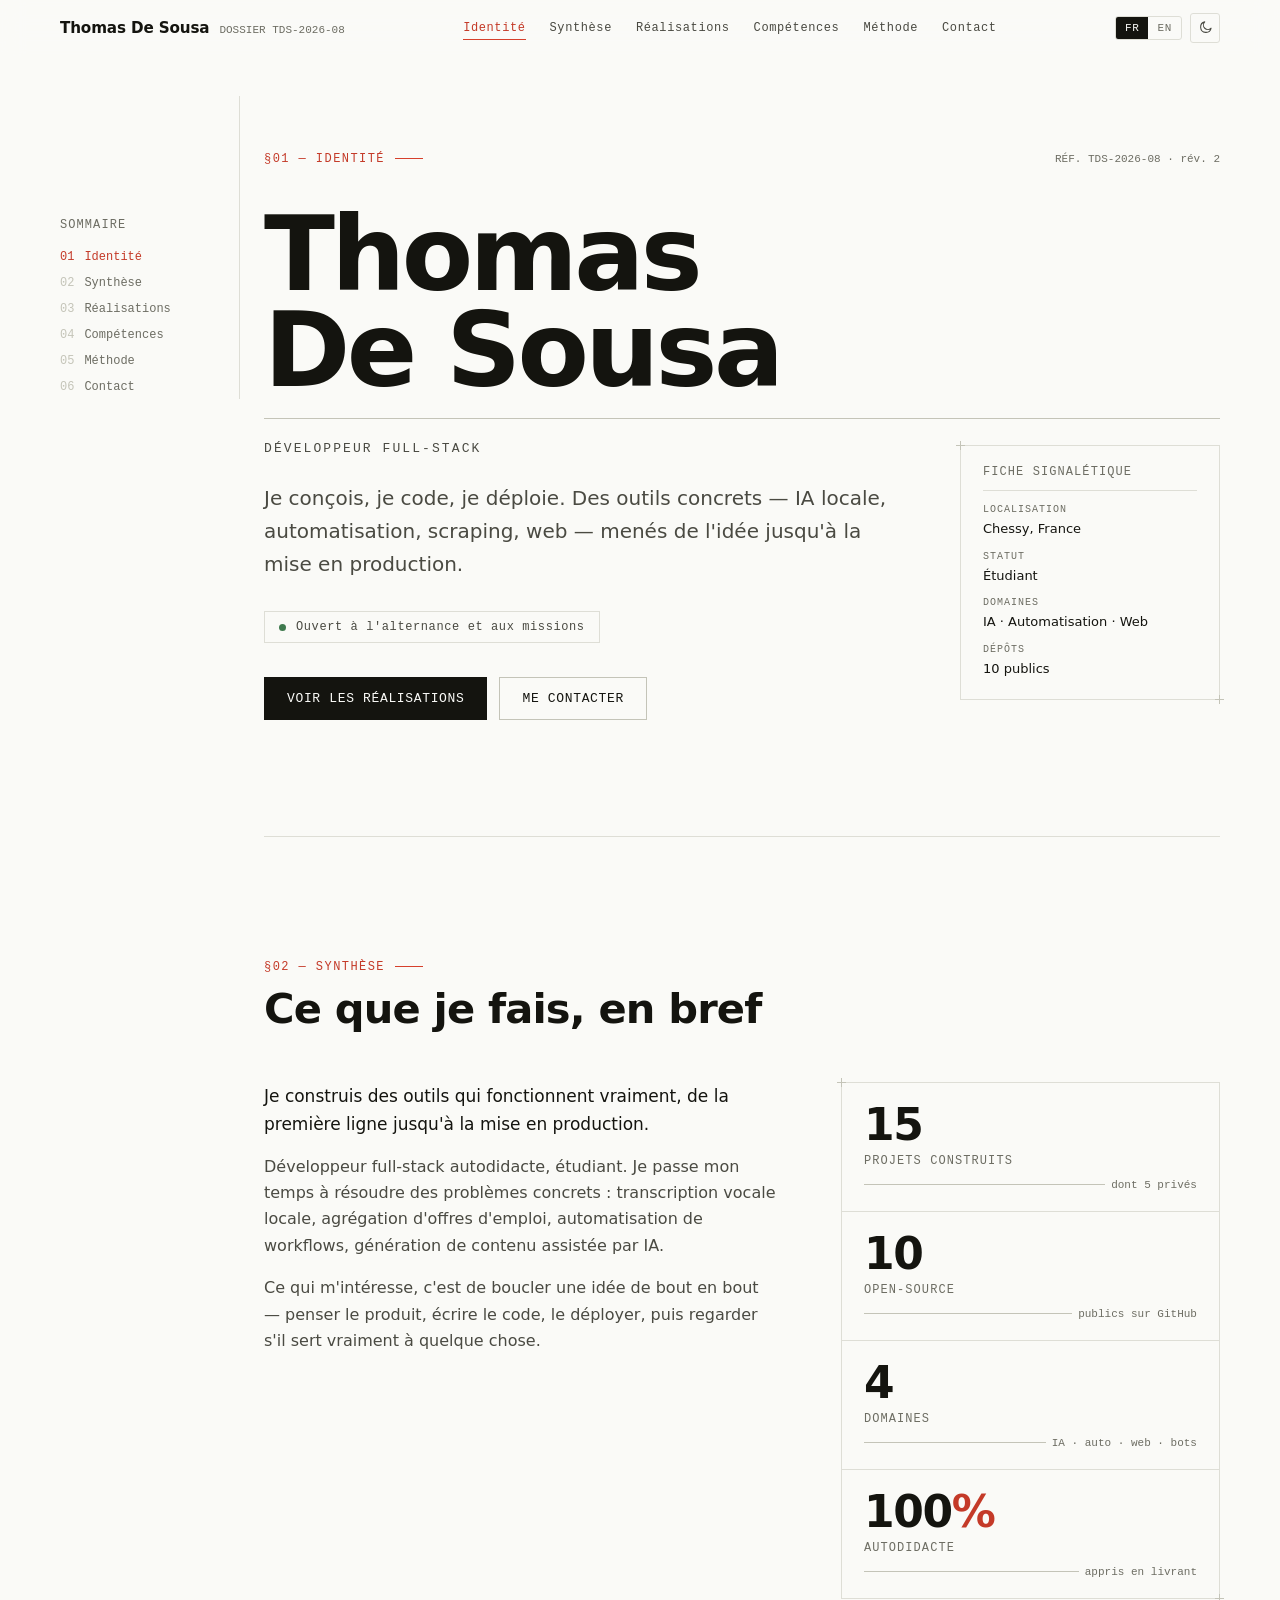
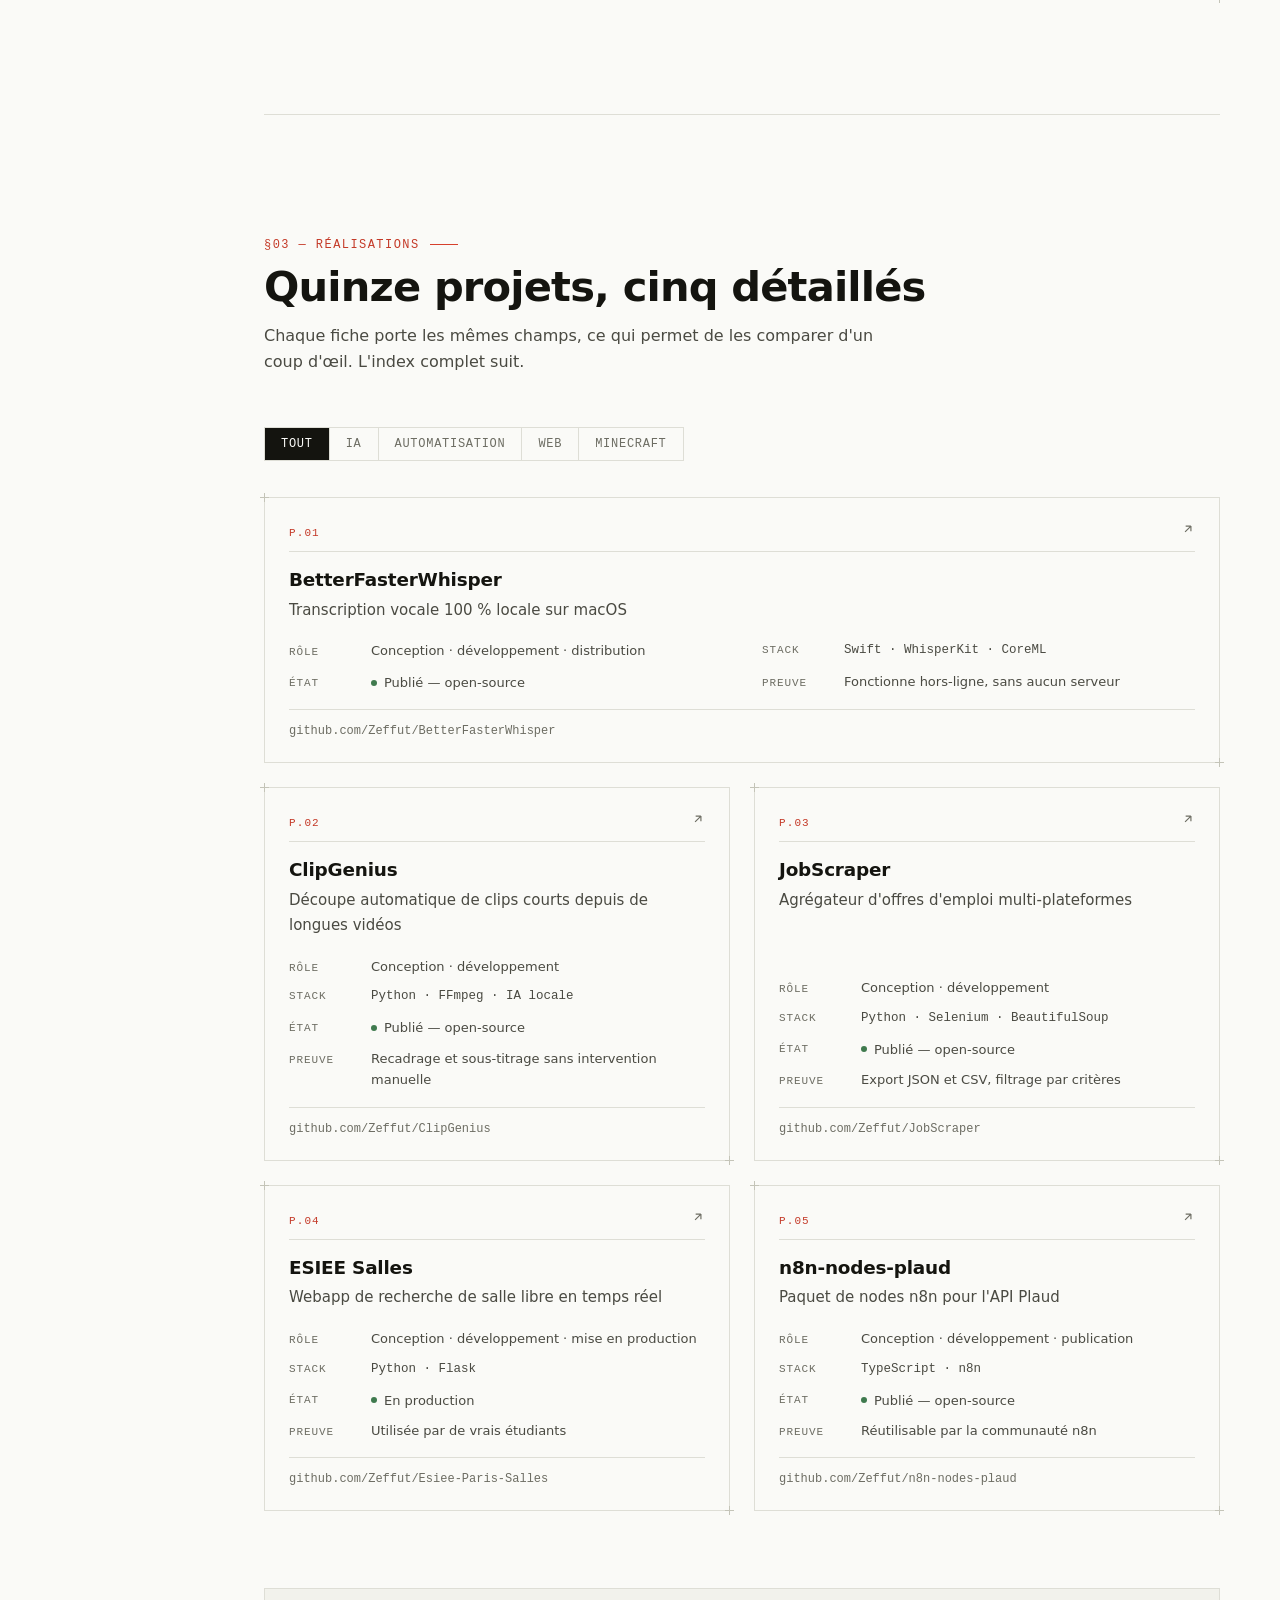
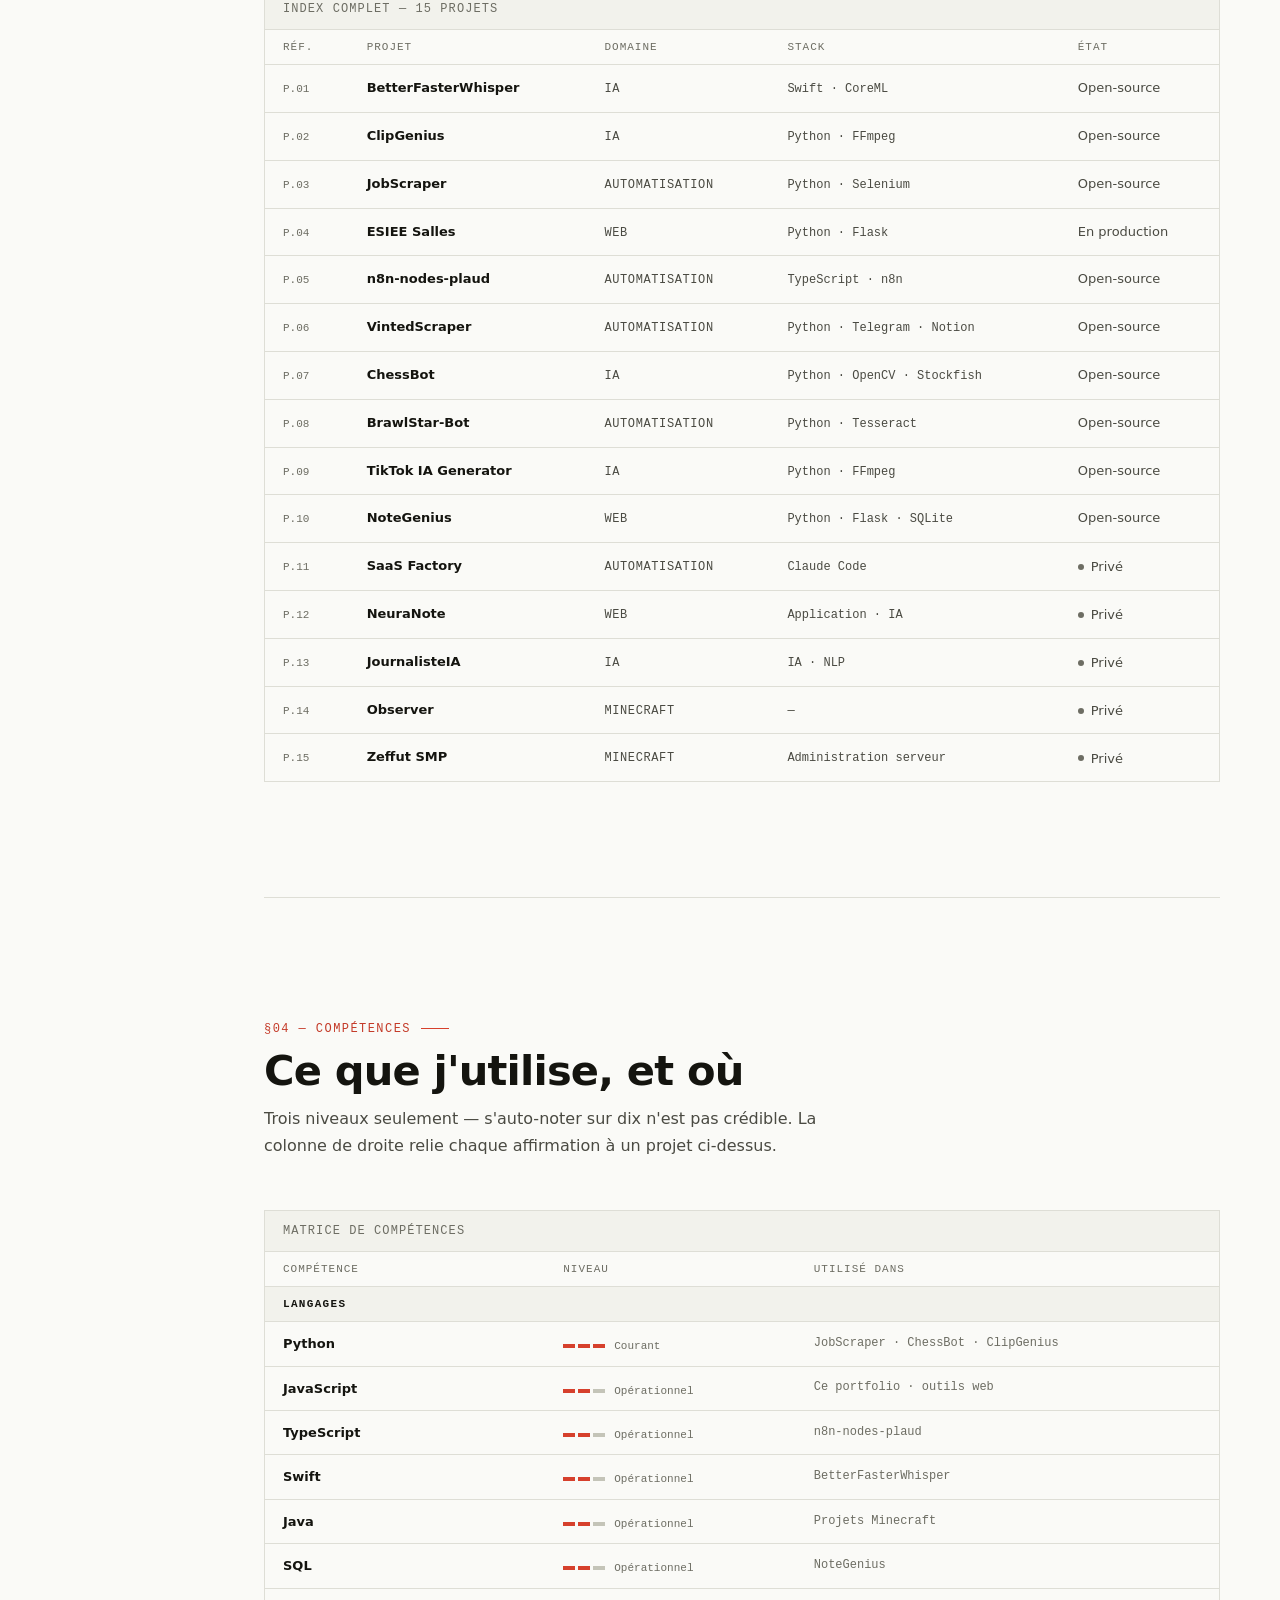
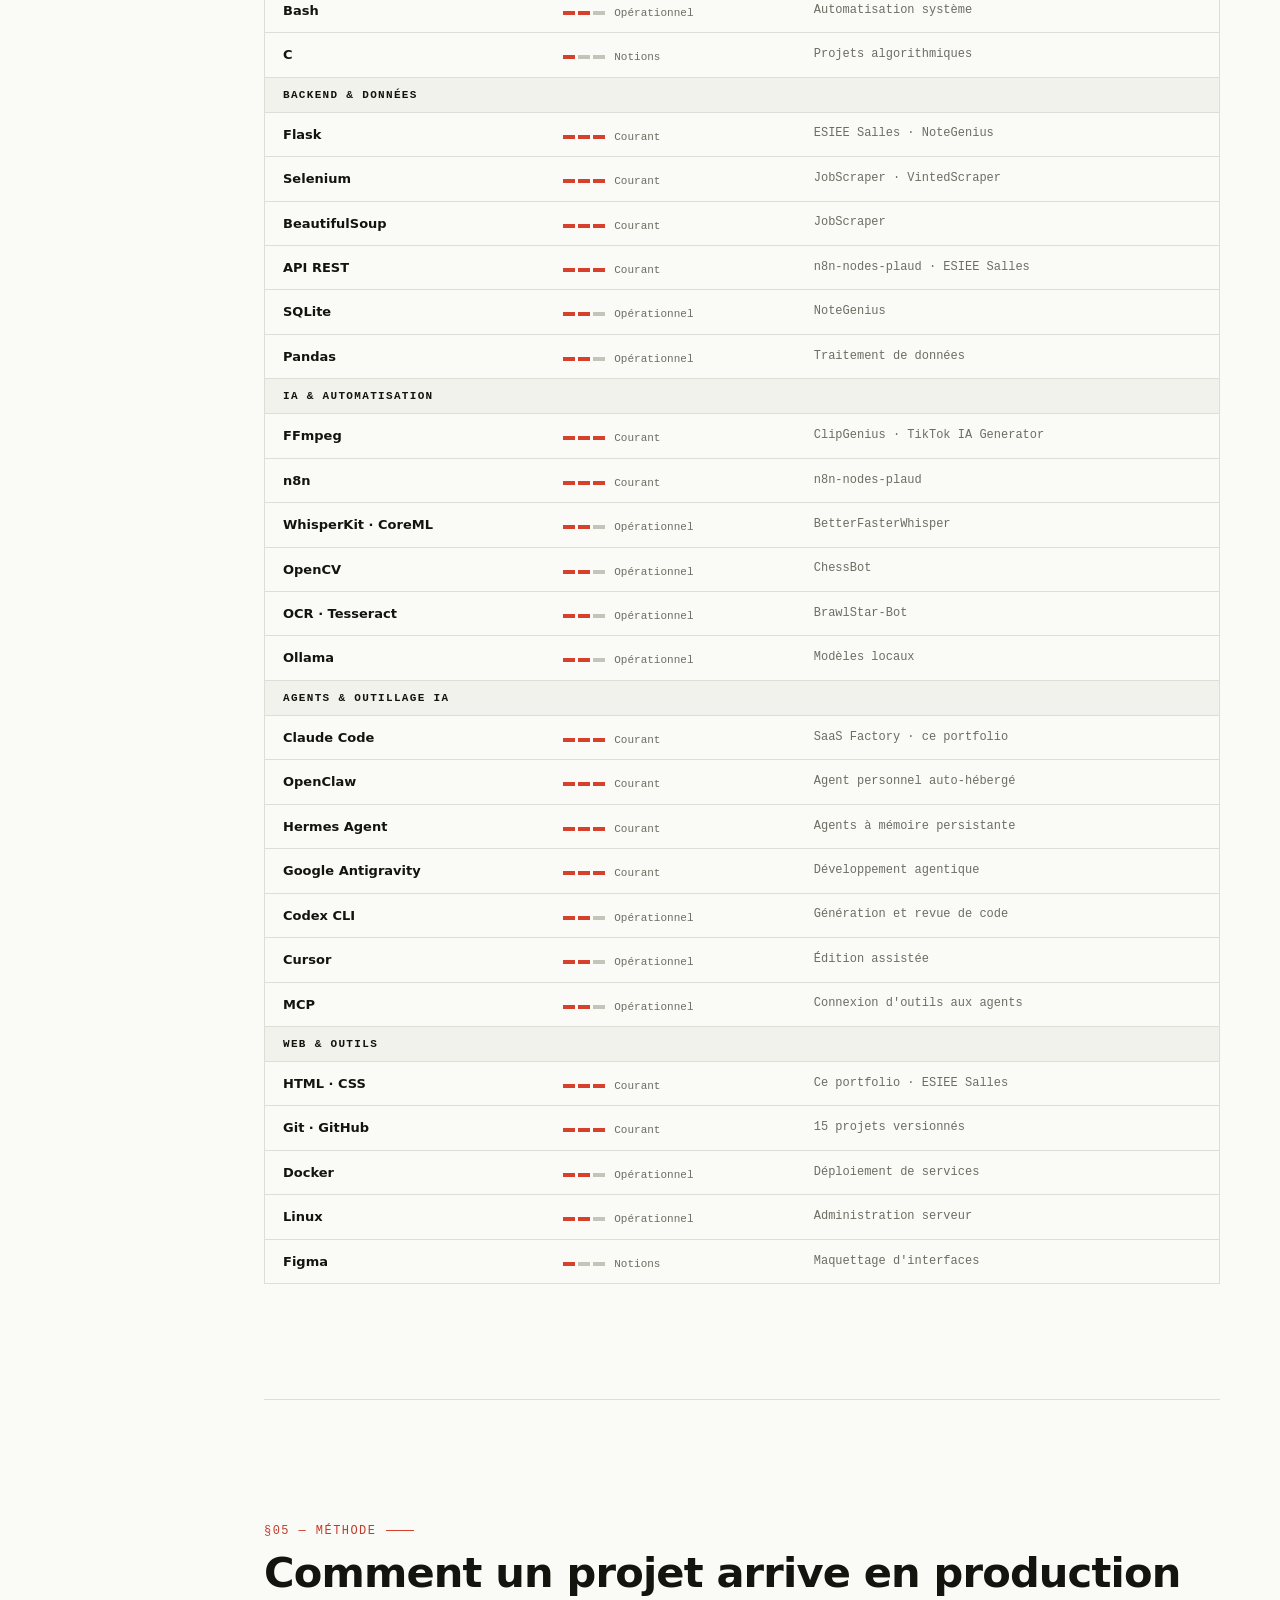
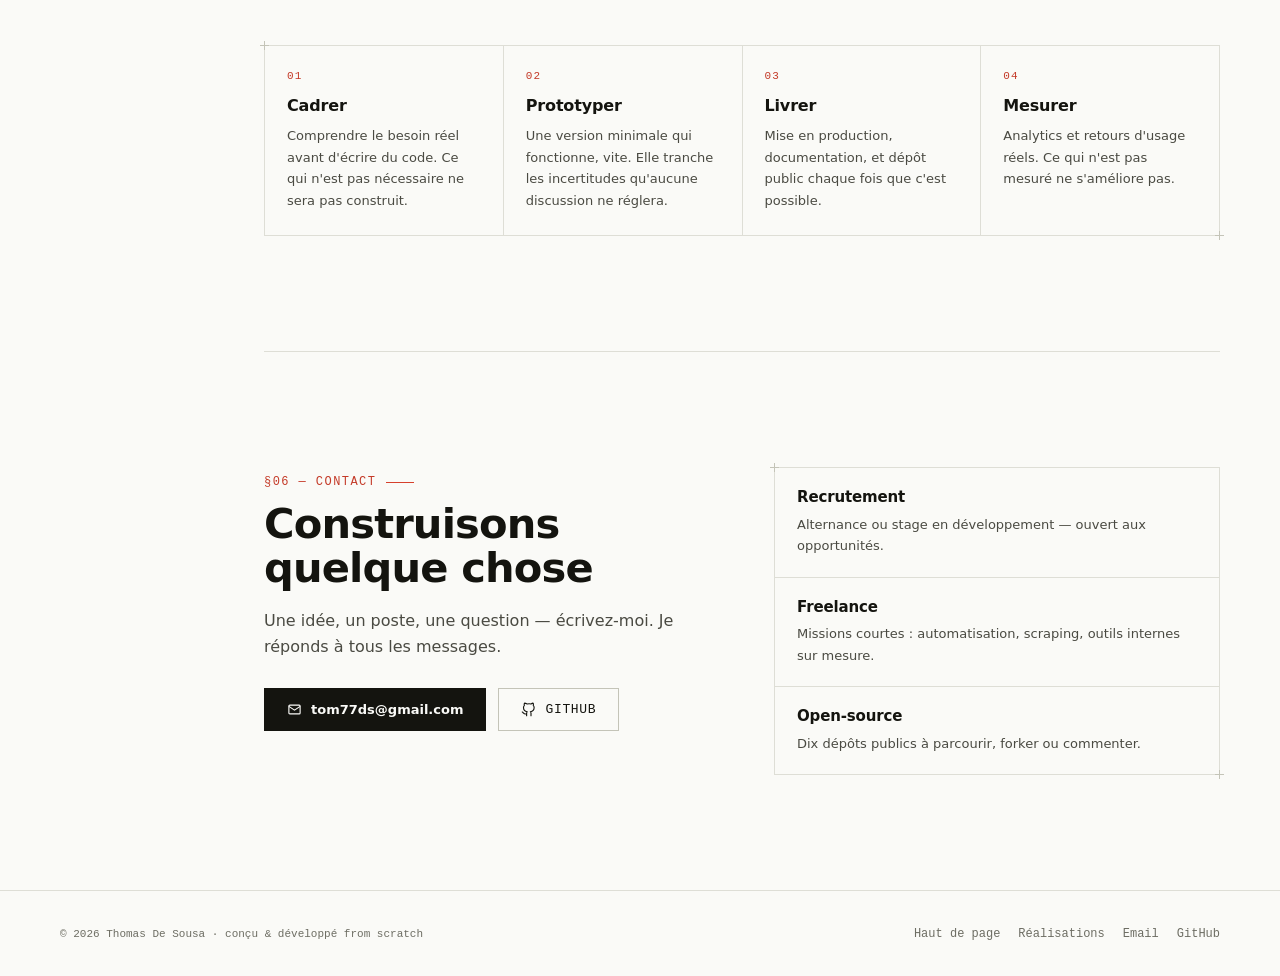
==== commit fe97dfa0: "feat: §04 — groupe « Agents & outillage IA » Sept entrées : Claude Code, OpenClaw, Hermes Agent, Goo" ====
--- a/index.html
+++ b/index.html
@@ -40,7 +40,9 @@
   "email": "mailto:tom77ds@gmail.com",
   "sameAs": ["https://github.com/Zeffut"],
   "knowsAbout": ["Python", "JavaScript", "TypeScript", "Swift", "Flask",
-    "Web scraping", "Automatisation", "Intelligence artificielle locale", "Docker"]
+    "Web scraping", "Automatisation", "Intelligence artificielle locale", "Docker",
+    "Claude Code", "OpenClaw", "Hermes Agent", "Google Antigravity", "Codex CLI",
+    "Cursor", "Model Context Protocol", "Agents autonomes", "Ollama", "n8n"]
 }
 </script>
 
@@ -396,6 +398,15 @@
             <tr><td class="col-skill">OCR · Tesseract</td><td><span class="level level-2"><span class="level-bars"><i></i><i></i><i></i></span><span class="level-name" data-en="Working">Opérationnel</span></span></td><td class="col-proof">BrawlStar-Bot</td></tr>
             <tr><td class="col-skill">Ollama</td><td><span class="level level-2"><span class="level-bars"><i></i><i></i><i></i></span><span class="level-name" data-en="Working">Opérationnel</span></span></td><td class="col-proof" data-en="Local models">Modèles locaux</td></tr>
 
+            <tr class="grp"><th scope="rowgroup" colspan="3" data-en="AGENTS &amp; AI TOOLING">AGENTS &amp; OUTILLAGE IA</th></tr>
+            <tr><td class="col-skill">Claude Code</td><td><span class="level level-3"><span class="level-bars"><i></i><i></i><i></i></span><span class="level-name" data-en="Fluent">Courant</span></span></td><td class="col-proof" data-en="SaaS Factory · this portfolio">SaaS Factory · ce portfolio</td></tr>
+            <tr><td class="col-skill">OpenClaw</td><td><span class="level level-3"><span class="level-bars"><i></i><i></i><i></i></span><span class="level-name" data-en="Fluent">Courant</span></span></td><td class="col-proof" data-en="Self-hosted personal agent">Agent personnel auto-hébergé</td></tr>
+            <tr><td class="col-skill">Hermes Agent</td><td><span class="level level-3"><span class="level-bars"><i></i><i></i><i></i></span><span class="level-name" data-en="Fluent">Courant</span></span></td><td class="col-proof" data-en="Agents with persistent memory">Agents à mémoire persistante</td></tr>
+            <tr><td class="col-skill">Google Antigravity</td><td><span class="level level-3"><span class="level-bars"><i></i><i></i><i></i></span><span class="level-name" data-en="Fluent">Courant</span></span></td><td class="col-proof" data-en="Agentic development">Développement agentique</td></tr>
+            <tr><td class="col-skill">Codex CLI</td><td><span class="level level-2"><span class="level-bars"><i></i><i></i><i></i></span><span class="level-name" data-en="Working">Opérationnel</span></span></td><td class="col-proof" data-en="Code generation and review">Génération et revue de code</td></tr>
+            <tr><td class="col-skill">Cursor</td><td><span class="level level-2"><span class="level-bars"><i></i><i></i><i></i></span><span class="level-name" data-en="Working">Opérationnel</span></span></td><td class="col-proof" data-en="Assisted editing">Édition assistée</td></tr>
+            <tr><td class="col-skill">MCP</td><td><span class="level level-2"><span class="level-bars"><i></i><i></i><i></i></span><span class="level-name" data-en="Working">Opérationnel</span></span></td><td class="col-proof" data-en="Wiring tools into agents">Connexion d'outils aux agents</td></tr>
+
             <tr class="grp"><th scope="rowgroup" colspan="3" data-en="WEB &amp; TOOLING">WEB &amp; OUTILS</th></tr>
             <tr><td class="col-skill">HTML · CSS</td><td><span class="level level-3"><span class="level-bars"><i></i><i></i><i></i></span><span class="level-name" data-en="Fluent">Courant</span></span></td><td class="col-proof" data-en="This portfolio · ESIEE Salles">Ce portfolio · ESIEE Salles</td></tr>
             <tr><td class="col-skill">Git · GitHub</td><td><span class="level level-3"><span class="level-bars"><i></i><i></i><i></i></span><span class="level-name" data-en="Fluent">Courant</span></span></td><td class="col-proof" data-en="15 versioned projects">15 projets versionnés</td></tr>
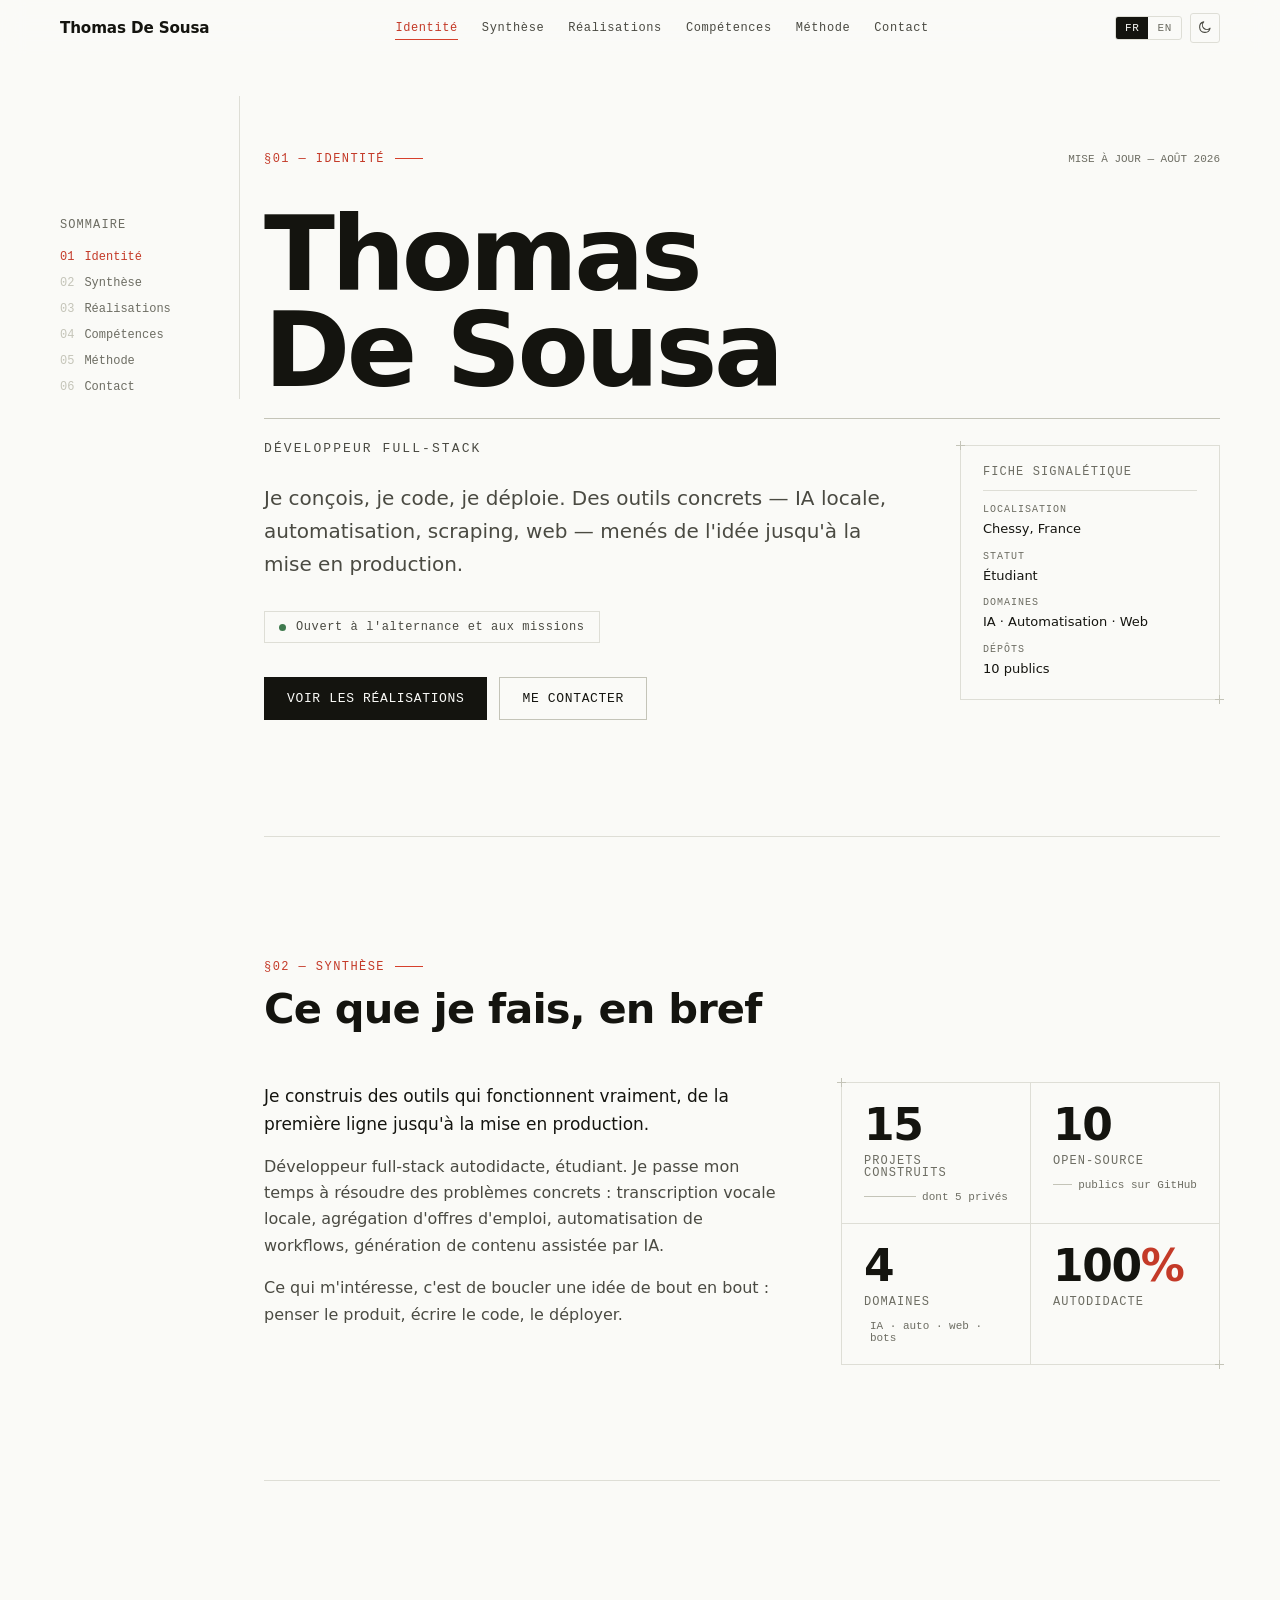
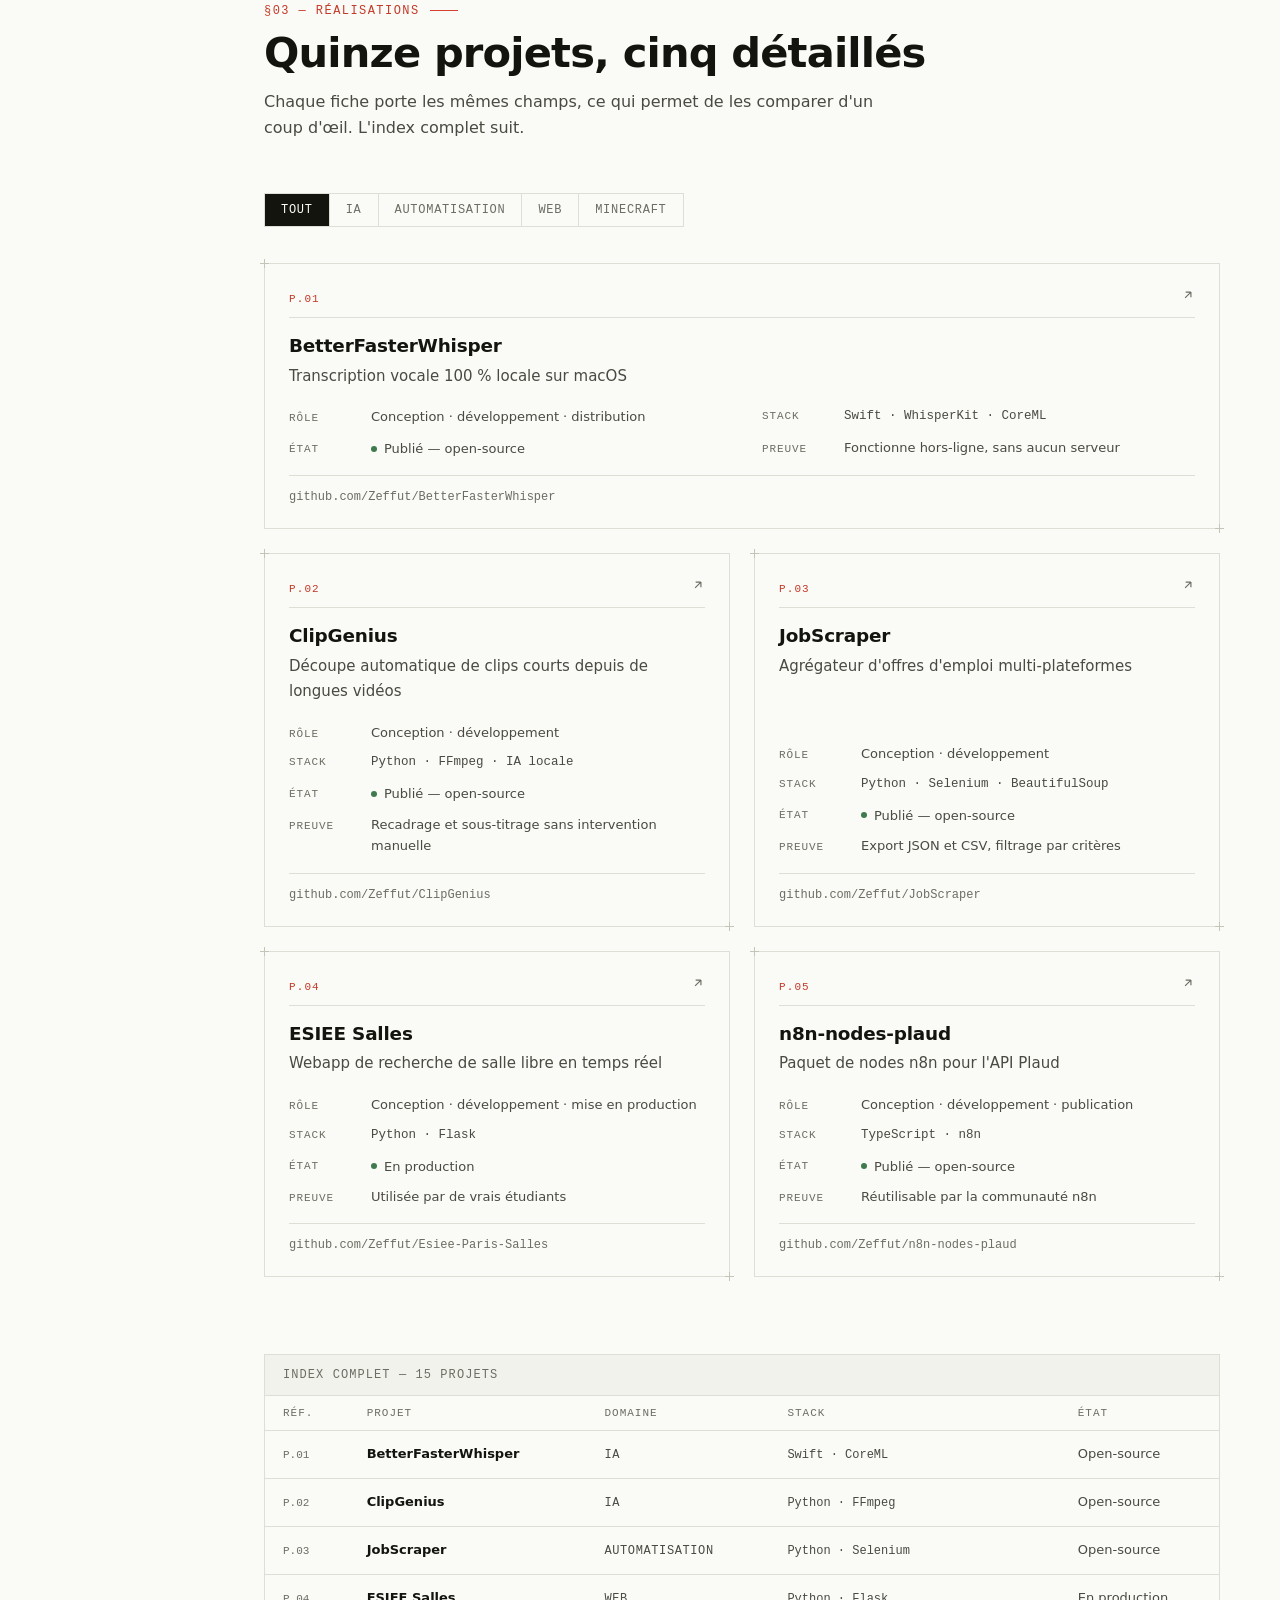
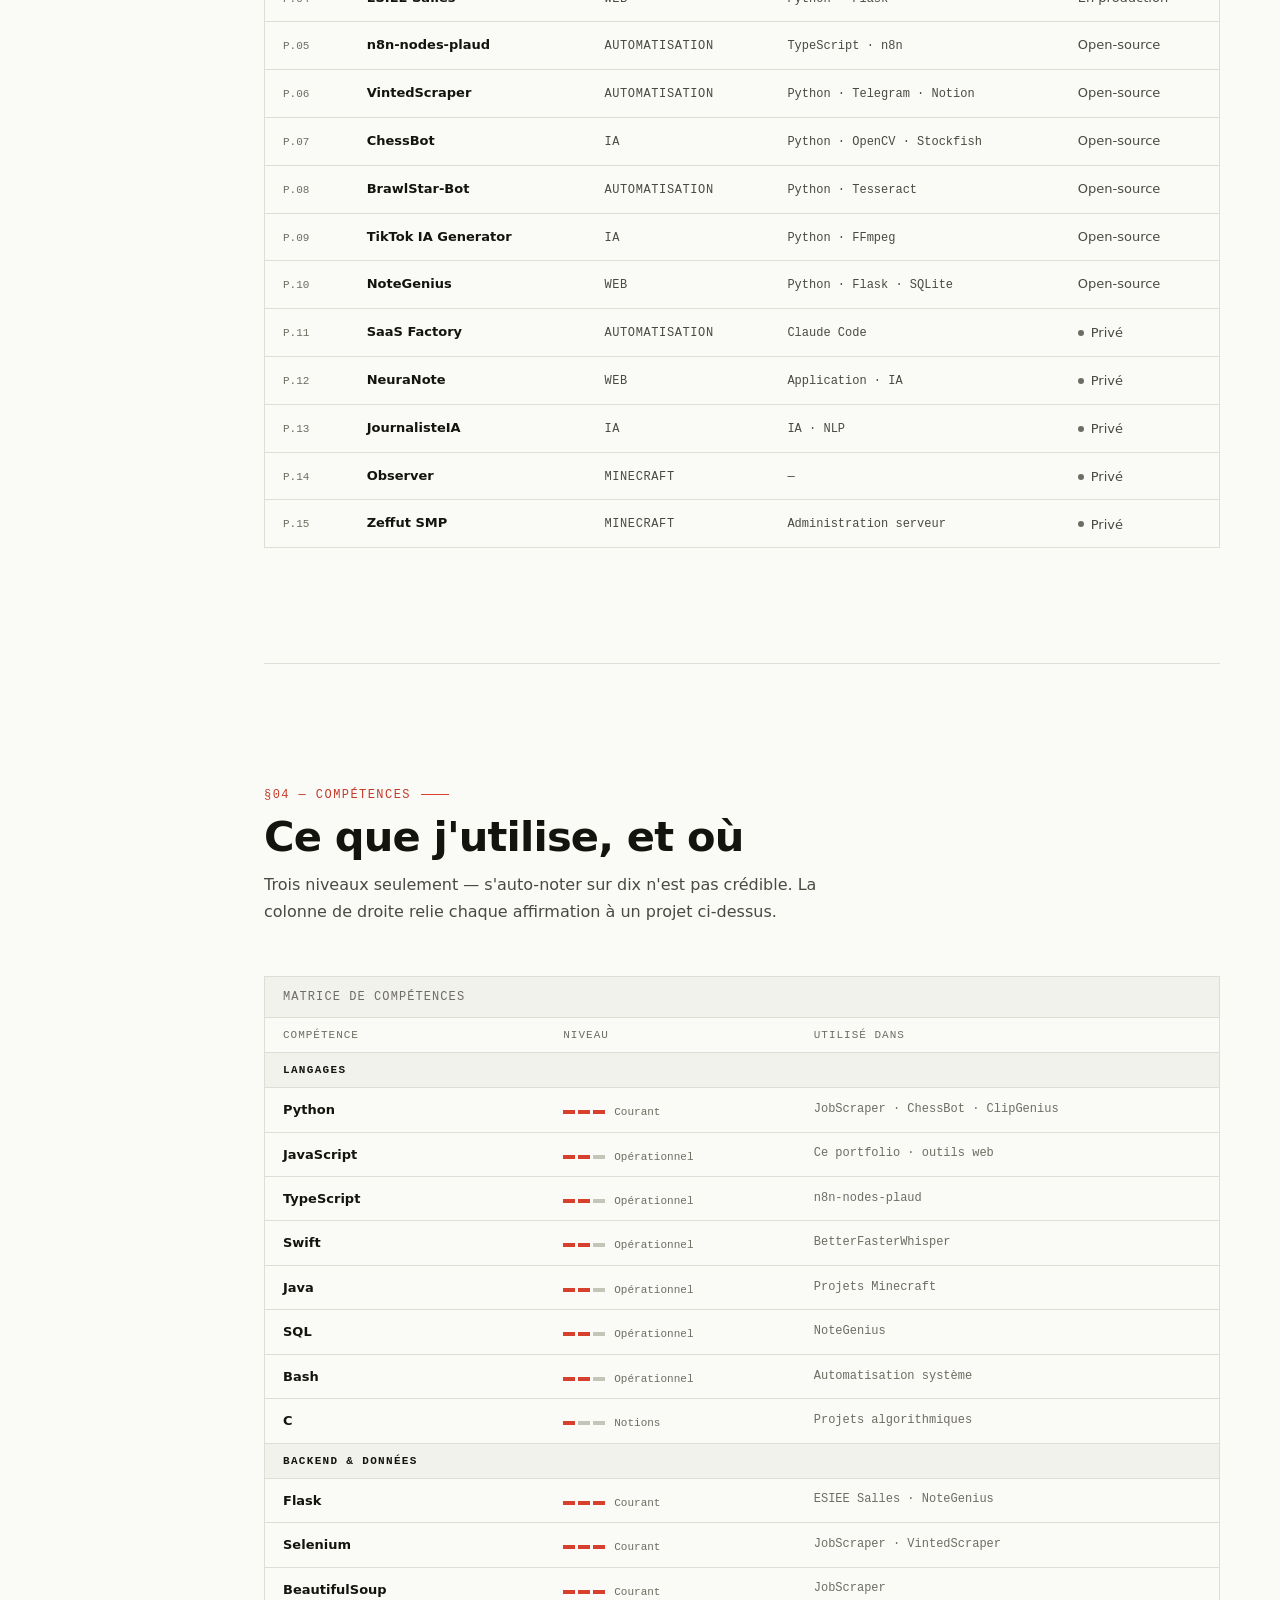
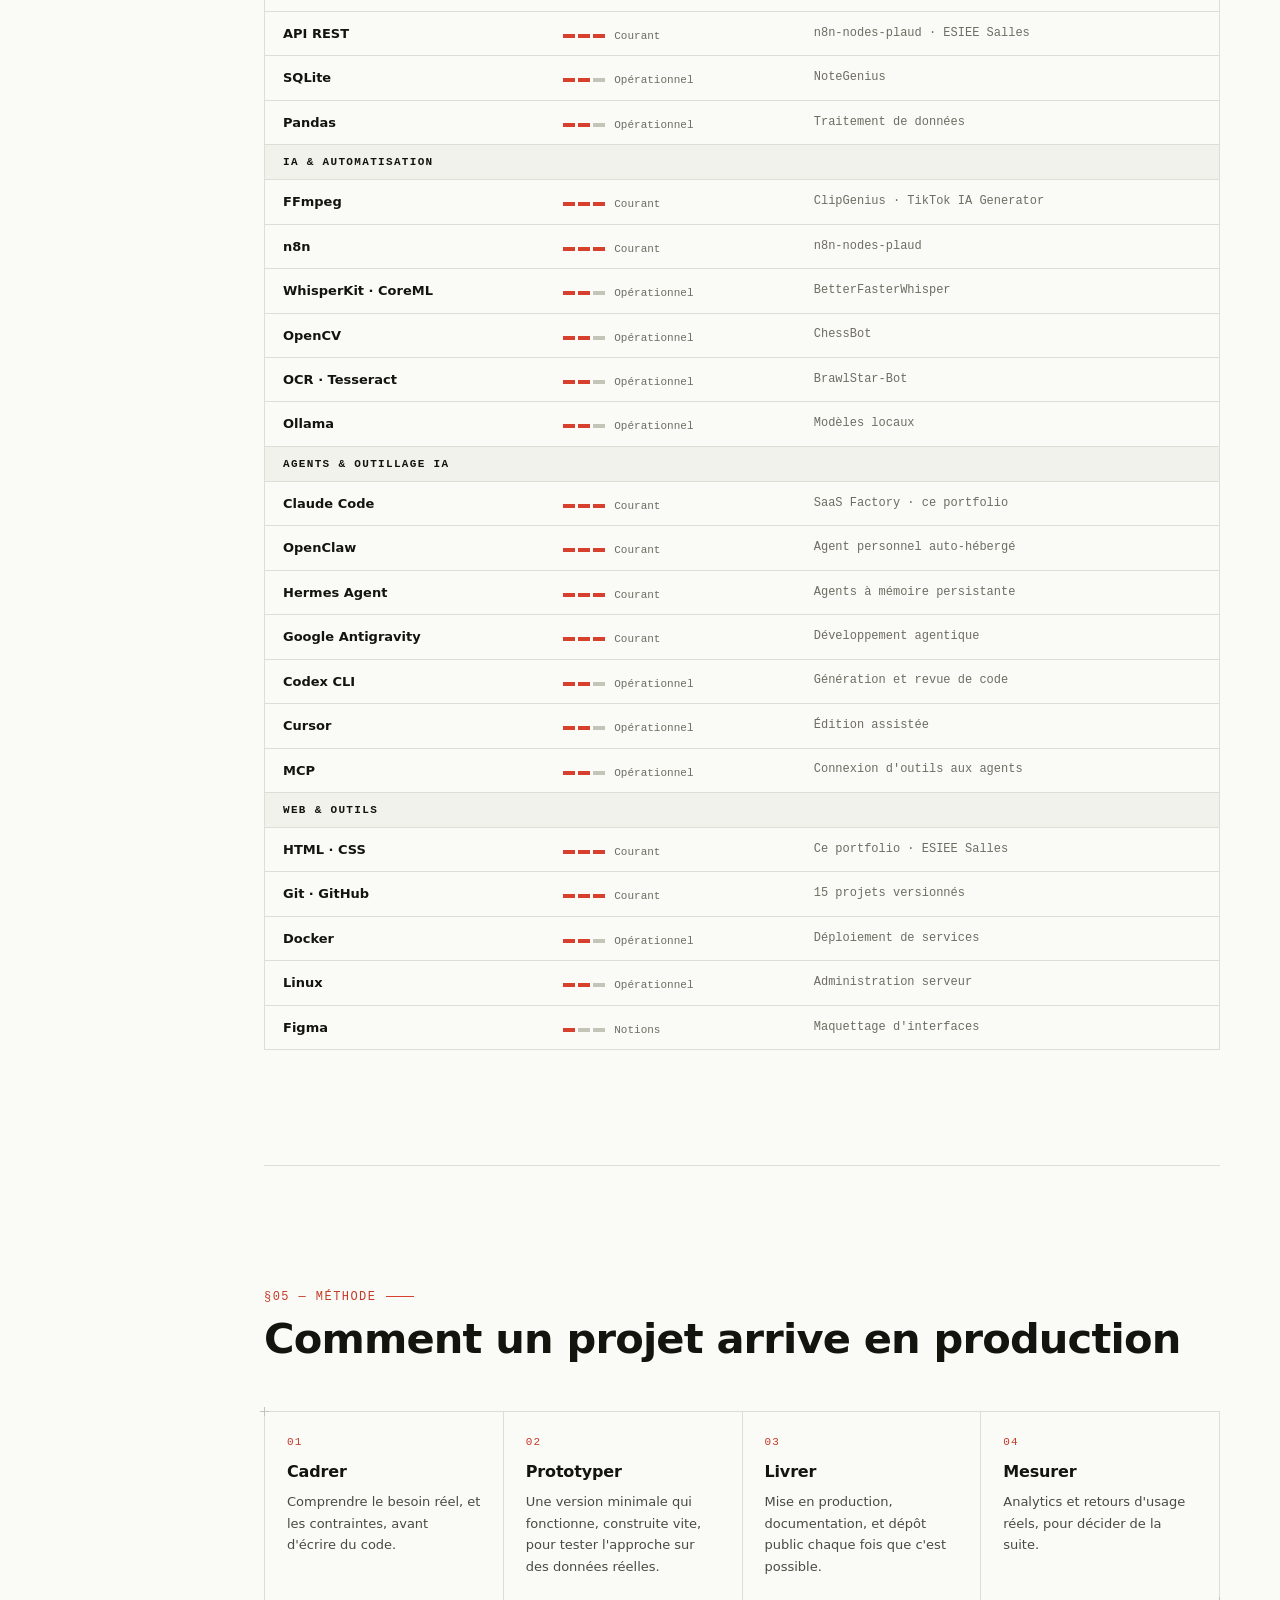
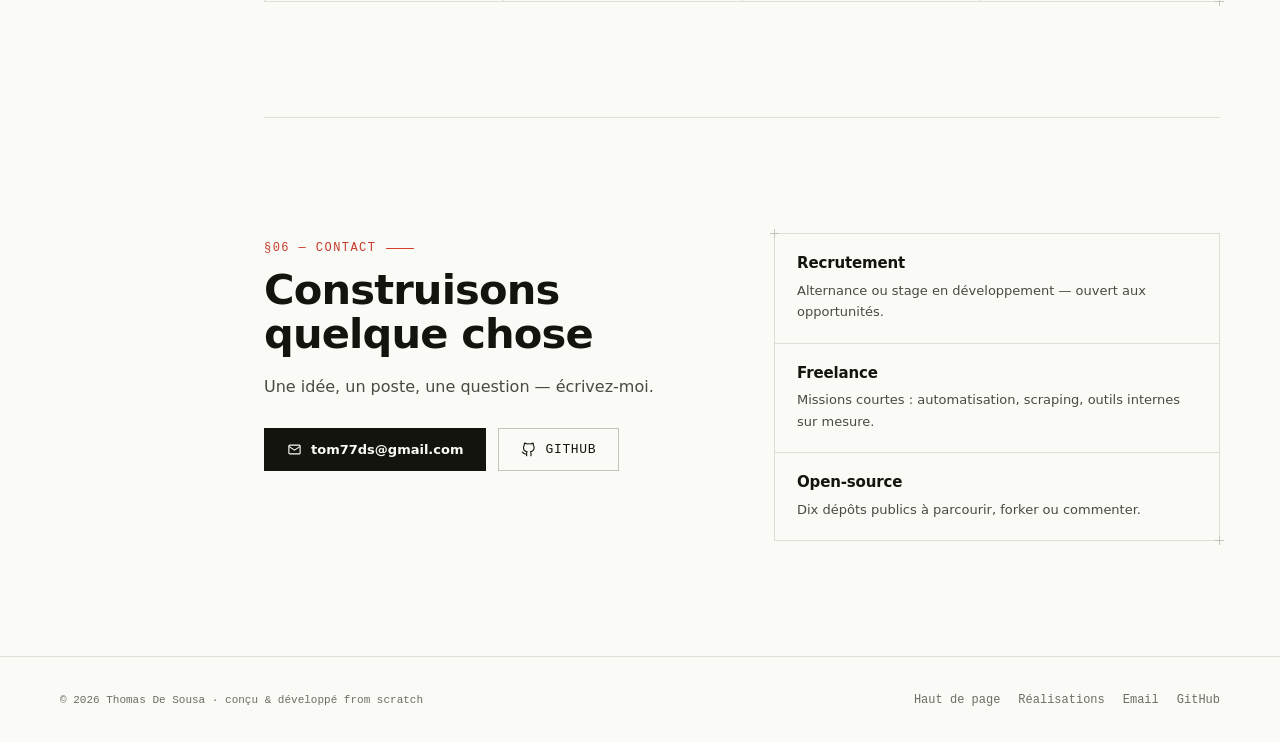
==== commit 9792a0c9: "content: retrait des textes inventés et des formules creuses La règle de discipline du projet — « ch" ====
--- a/index.html
+++ b/index.html
@@ -46,15 +46,12 @@
 }
 </script>
 
-<!-- Marque « js » + thème, avant le rendu.
-     « js » conditionne la révélation au défilement : sans JavaScript,
-     rien n'est masqué et la page reste entièrement lisible. -->
+<!-- Pose « js » et le thème avant le rendu -->
 <script>
 (function(){var r=document.documentElement;r.className+=' js';try{var t=localStorage.getItem('tds-theme');if(t)r.setAttribute('data-theme',t);}catch(e){}})();
 </script>
 
-<!-- Polices servies localement : les deux fichiers du premier rendu sont
-     préchargés, les autres suivent à la demande via unicode-range. -->
+<!-- Polices locales -->
 <link rel="preload" href="fonts/Archivo-latin.woff2" as="font" type="font/woff2" crossorigin>
 <link rel="preload" href="fonts/IBMPlexSans-latin.woff2" as="font" type="font/woff2" crossorigin>
 <link rel="stylesheet" href="style.css?v=2026-08-21">
@@ -69,7 +66,6 @@
   <div class="hdr-in wrap">
     <a class="ident" href="#identite">
       <span class="ident-name">Thomas De Sousa</span>
-      <span class="ident-ref annot">DOSSIER TDS-2026-08</span>
     </a>
 
     <nav class="nav-main" id="nav-main" aria-label="Sections du dossier">
@@ -101,7 +97,7 @@
 
 <div class="page wrap">
 
-  <!-- Sommaire de marge — visible ≥1200px -->
+  <!-- Sommaire de marge -->
   <aside class="toc" aria-label="Sommaire">
     <div class="toc-title label" data-en="Contents">Sommaire</div>
     <ol>
@@ -116,15 +112,11 @@
 
   <main id="main">
 
-    <!-- ========================= §01 IDENTITÉ =========================
-         Aucune révélation au défilement ici : cette section est visible
-         dès le chargement. La masquer en attendant le JavaScript
-         repoussait le Largest Contentful Paint de 3 secondes, pour une
-         animation que personne ne voit. Le tracé du filet suffit. -->
+    <!-- ========================= §01 IDENTITÉ ========================= -->
     <section class="section hero" id="identite">
       <div class="hero-ref">
         <span class="sec-num">§01 — <span data-en="IDENTITY">IDENTITÉ</span></span>
-        <span class="annot">RÉF. TDS-2026-08 · <span data-en="rev. 2">rév. 2</span></span>
+        <span class="annot" data-en="UPDATED — AUGUST 2026">MISE À JOUR — AOÛT 2026</span>
       </div>
 
       <h1>Thomas<br>De&nbsp;Sousa</h1>
@@ -147,9 +139,7 @@
       <div class="hero-actions">
         <a class="btn btn-solid" href="#realisations" data-en="View the work">Voir les réalisations</a>
         <a class="btn btn-ghost" href="#contact" data-en="Get in touch">Me contacter</a>
-        <!-- CV : déposer cv.pdf à la racine du dépôt, puis décommenter la ligne
-             ci-dessous. Laissé inactif tant que le fichier n'existe pas — un lien
-             mort coûte plus cher qu'un bouton absent.
+        <!-- CV : déposer cv.pdf à la racine, puis décommenter.
         <a class="btn btn-ghost" href="/cv.pdf" download data-en="CV ↓">CV ↓</a>
         -->
       </div>
@@ -182,8 +172,8 @@
           <p data-en="Self-taught full-stack developer, currently a student. I spend my time solving concrete problems: local voice transcription, job-listing aggregation, workflow automation, AI-assisted content generation.">
             Développeur full-stack autodidacte, étudiant. Je passe mon temps à résoudre des problèmes concrets : transcription vocale locale, agrégation d'offres d'emploi, automatisation de workflows, génération de contenu assistée par IA.
           </p>
-          <p data-en="What interests me is taking an idea full circle — shaping the product, writing the code, deploying it, then checking whether it actually serves anyone.">
-            Ce qui m'intéresse, c'est de boucler une idée de bout en bout — penser le produit, écrire le code, le déployer, puis regarder s'il sert vraiment à quelque chose.
+          <p data-en="What interests me is taking an idea full circle: shaping the product, writing the code, deploying it.">
+            Ce qui m'intéresse, c'est de boucler une idée de bout en bout : penser le produit, écrire le code, le déployer.
           </p>
         </div>
 
@@ -206,7 +196,6 @@
           <div class="fact">
             <div class="fact-num">100<span class="accent">%</span></div>
             <div class="fact-label label" data-en="Self-taught">Autodidacte</div>
-            <div class="fact-cote"><span data-en="code learned by shipping">appris en livrant</span></div>
           </div>
         </div>
       </div>
@@ -429,12 +418,12 @@
         <div class="step">
           <div class="step-n">01</div>
           <h3 data-en="Frame">Cadrer</h3>
-          <p data-en="Understand the actual need before writing any code. What is not necessary does not get built.">Comprendre le besoin réel avant d'écrire du code. Ce qui n'est pas nécessaire ne sera pas construit.</p>
+          <p data-en="Understand the actual need, and the constraints, before writing any code.">Comprendre le besoin réel, et les contraintes, avant d'écrire du code.</p>
         </div>
         <div class="step">
           <div class="step-n">02</div>
           <h3 data-en="Prototype">Prototyper</h3>
-          <p data-en="A minimal version that works, fast. It settles the uncertainties that discussion cannot.">Une version minimale qui fonctionne, vite. Elle tranche les incertitudes qu'aucune discussion ne réglera.</p>
+          <p data-en="A minimal working version, built fast, to test the approach on real data.">Une version minimale qui fonctionne, construite vite, pour tester l'approche sur des données réelles.</p>
         </div>
         <div class="step">
           <div class="step-n">03</div>
@@ -444,7 +433,7 @@
         <div class="step">
           <div class="step-n">04</div>
           <h3 data-en="Measure">Mesurer</h3>
-          <p data-en="Analytics and real usage feedback. What is not measured does not improve.">Analytics et retours d'usage réels. Ce qui n'est pas mesuré ne s'améliore pas.</p>
+          <p data-en="Analytics and real usage feedback, to decide what comes next.">Analytics et retours d'usage réels, pour décider de la suite.</p>
         </div>
       </div>
     </section>
@@ -455,8 +444,8 @@
         <div class="reveal">
           <span class="sec-num">§06 — <span data-en="CONTACT">CONTACT</span></span>
           <h2 data-en="Let's build something">Construisons quelque chose</h2>
-          <p class="contact-lede" data-en="An idea, a role, a question — write to me. I answer every message.">
-            Une idée, un poste, une question — écrivez-moi. Je réponds à tous les messages.
+          <p class="contact-lede" data-en="An idea, a role, a question — write to me.">
+            Une idée, un poste, une question — écrivez-moi.
           </p>
           <div class="contact-actions">
             <a class="btn btn-solid btn-plain" href="mailto:tom77ds@gmail.com">
@@ -502,13 +491,9 @@
   </div>
 </footer>
 
-<!-- Analytics — chargé en fin de document pour rester hors du
-     chemin critique du rendu. Le pageview est émis à l'init. -->
+<!-- Analytics -->
 <script>
 !function(t,e){var o,n,p,r;e.__SV||(window.posthog=e,e._i=[],e.init=function(i,s,a){function g(t,e){var o=e.split(".");2==o.length&&(t=t[o[0]],e=o[1]),t[e]=function(){t.push([e].concat(Array.prototype.slice.call(arguments,0)))}}(p=t.createElement("script")).type="text/javascript",p.crossOrigin="anonymous",p.async=!0,p.src=s.api_host.replace(".i.posthog.com","-assets.i.posthog.com")+"/static/array.js",(r=t.getElementsByTagName("script")[0]).parentNode.insertBefore(p,r);var u=e;for(void 0!==a?u=e[a]=[]:a="posthog",u.people=u.people||[],u.toString=function(t){var e="posthog";return"posthog"!==a&&(e+="."+a),t||(e+=" (stub)"),e},u.people.toString=function(){return u.toString(1)+".people (stub)"},o="init capture register register_once unregister getFeatureFlag isFeatureEnabled onFeatureFlags identify setPersonProperties reset get_distinct_id group set_config opt_in_capturing opt_out_capturing".split(" "),n=0;n<o.length;n++)g(u,o[n]);e._i.push([i,s,a])},e.__SV=1)}(document,window.posthog||[]);
-/* Modules superflus pour un portfolio, et coûteux en quota : l'offre
-   gratuite n'ouvre qu'un projet, partagé avec les autres apps.
-   Réactivables en repassant une valeur à false/true. */
 posthog.init('phc_zdMj4p5wo8EvfVApjb2EbfUHJ76zgYGM5wAGz5YJC359',{
   api_host:'https://eu.i.posthog.com',
   person_profiles:'identified_only',
--- a/style.css
+++ b/style.css
@@ -277,11 +277,6 @@
     letter-spacing: -.01em;
     white-space: nowrap;
 }
-.ident-ref {
-    font: 400 .6875rem var(--f-mono);
-    color: var(--ink-3);
-    white-space: nowrap;
-}
 
 .nav-main { display: flex; gap: 2px; }
 .nav-main a {
@@ -429,7 +424,16 @@
 .synth-text p + p { margin-top: 16px; color: var(--ink-2); }
 .synth-text p:first-child { color: var(--ink); font-size: 1.0625rem; }
 
-.facts { display: grid; gap: 1px; background: var(--rule); border: 1px solid var(--rule); }
+/* Hauteurs égalisées : toutes les cartes ne portent pas de cotation,
+   et une case plus basse casserait l'alignement de la grille. */
+.facts {
+    display: grid;
+    grid-template-columns: repeat(2, minmax(0, 1fr));
+    grid-auto-rows: 1fr;
+    gap: 1px;
+    background: var(--rule);
+    border: 1px solid var(--rule);
+}
 .fact { background: var(--bg); padding: 20px 22px; }
 .fact-num {
     font: 800 clamp(2rem, 4vw, 2.75rem)/1 var(--f-display);
@@ -514,7 +518,6 @@
     .nav-main a[aria-current="true"]::after { display: none; }
 
     .menu-btn { display: grid; }
-    .ident-ref { display: none; }
 }
 
 @media (max-width: 900px) {
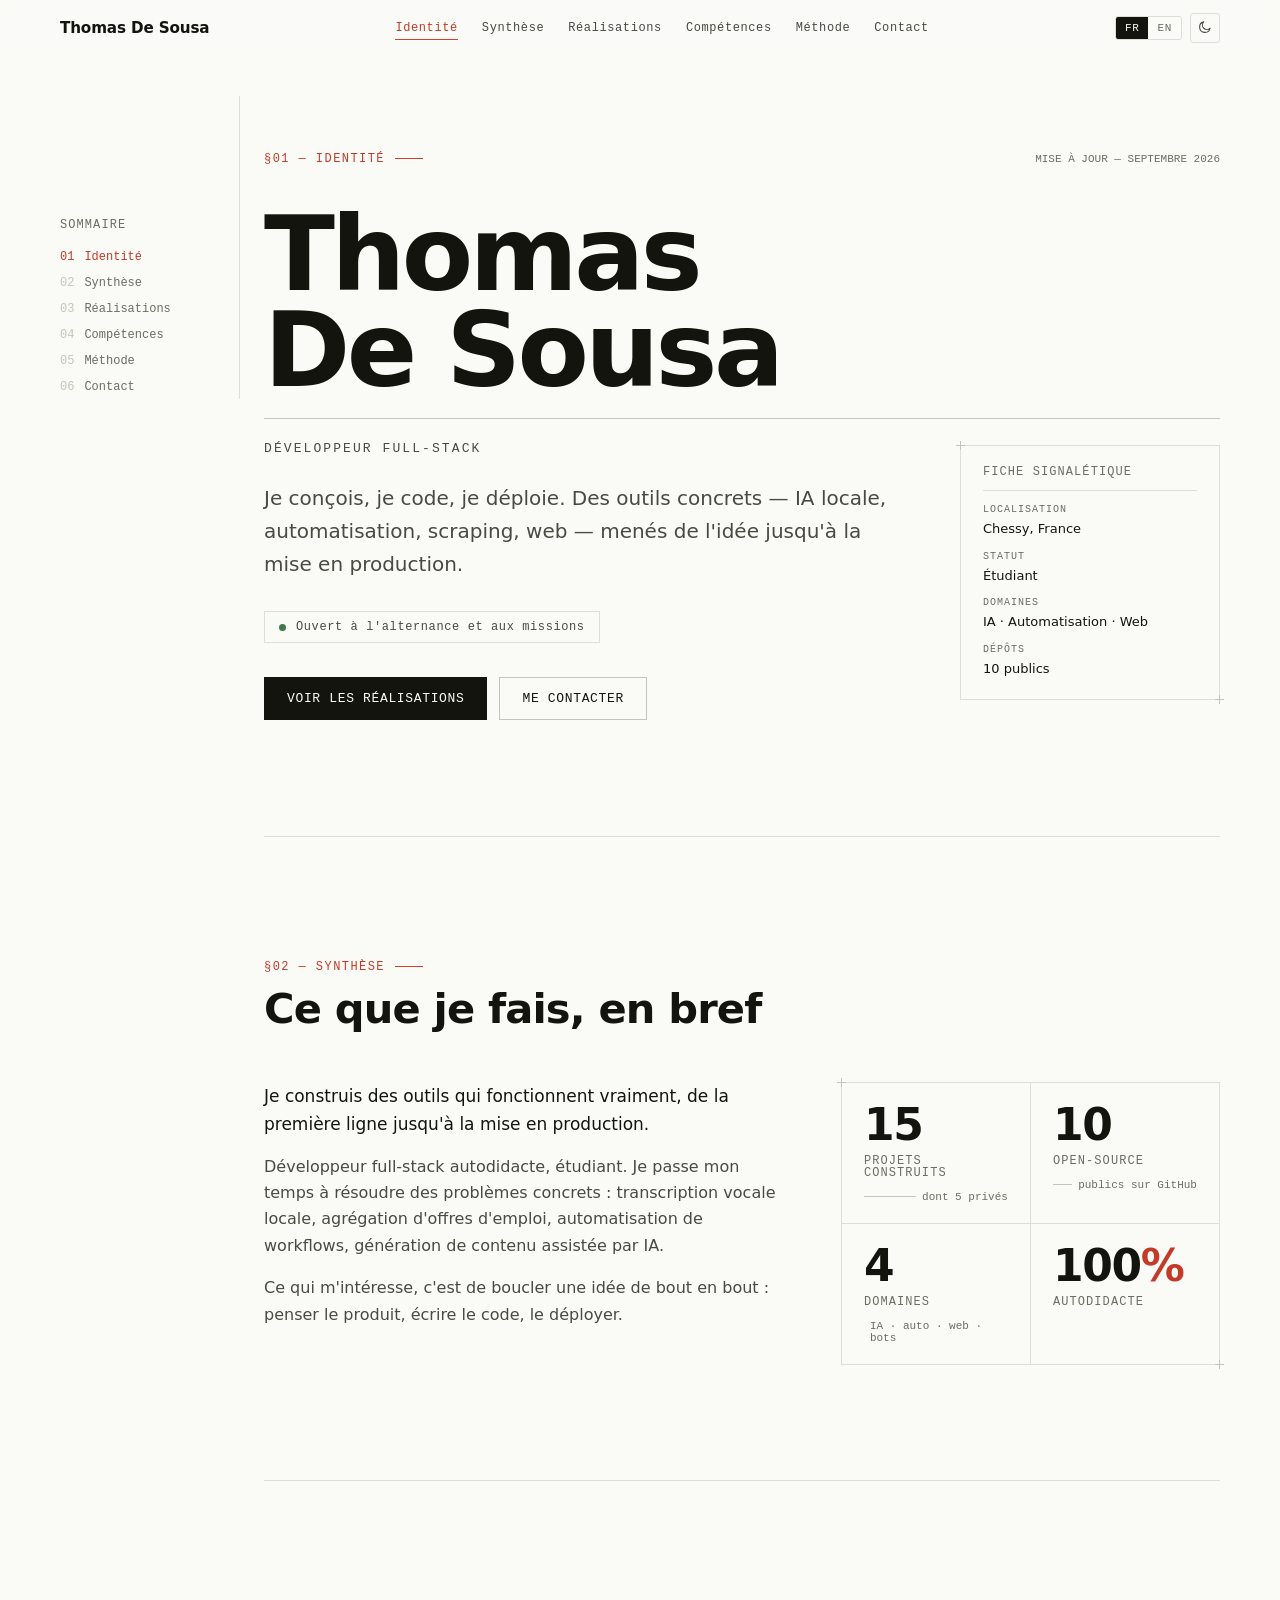
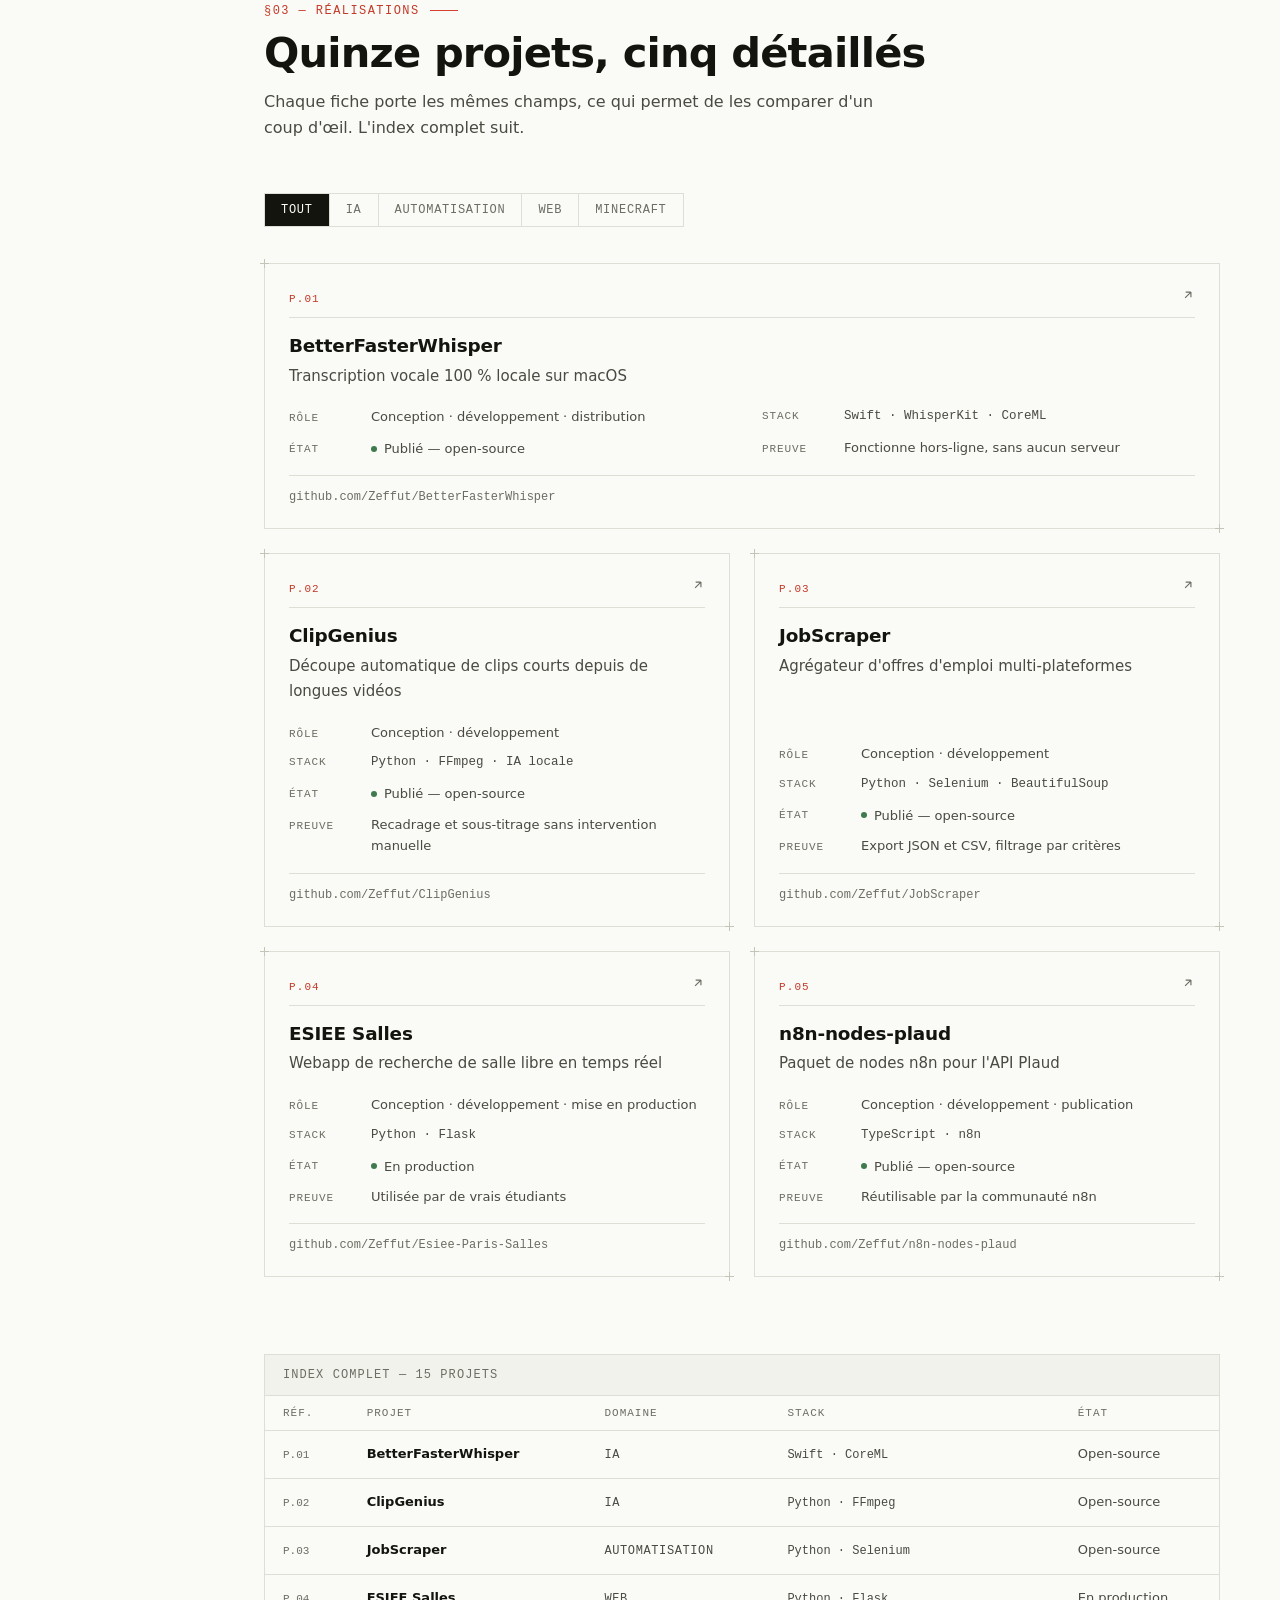
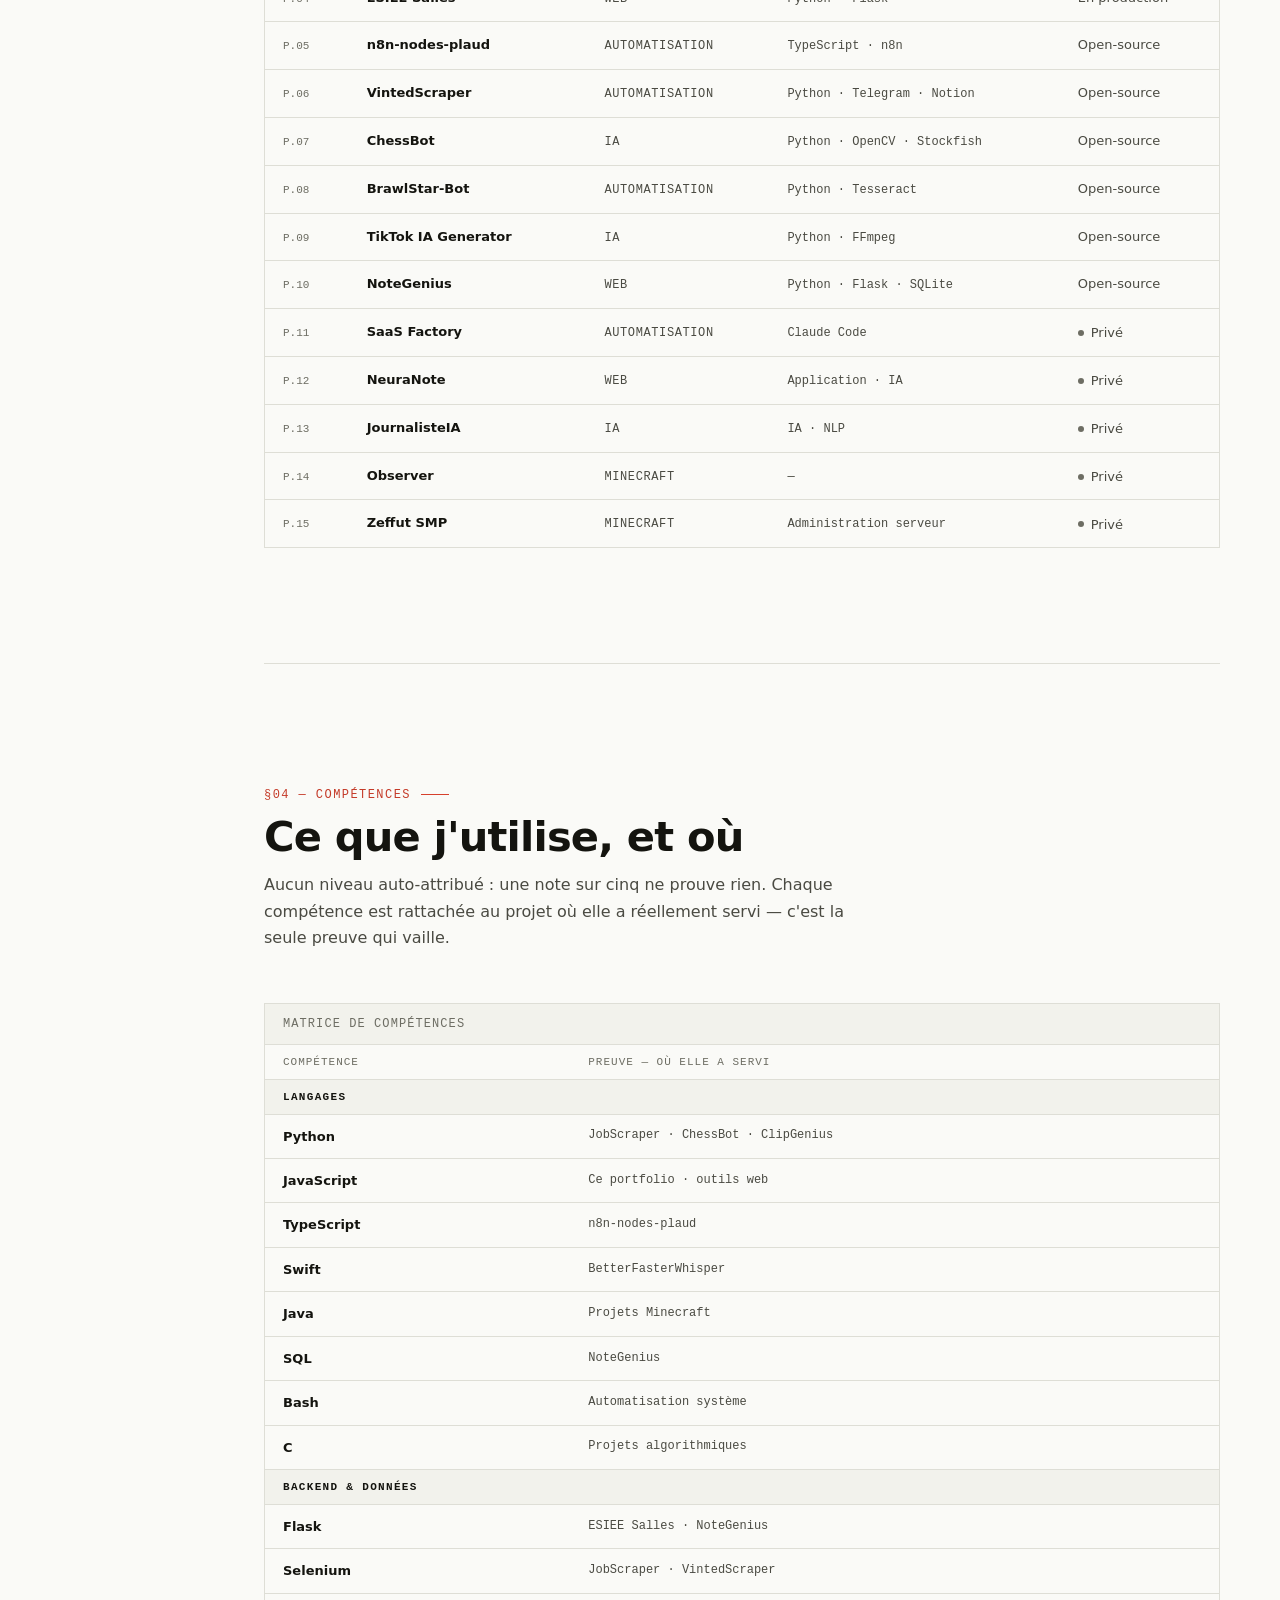
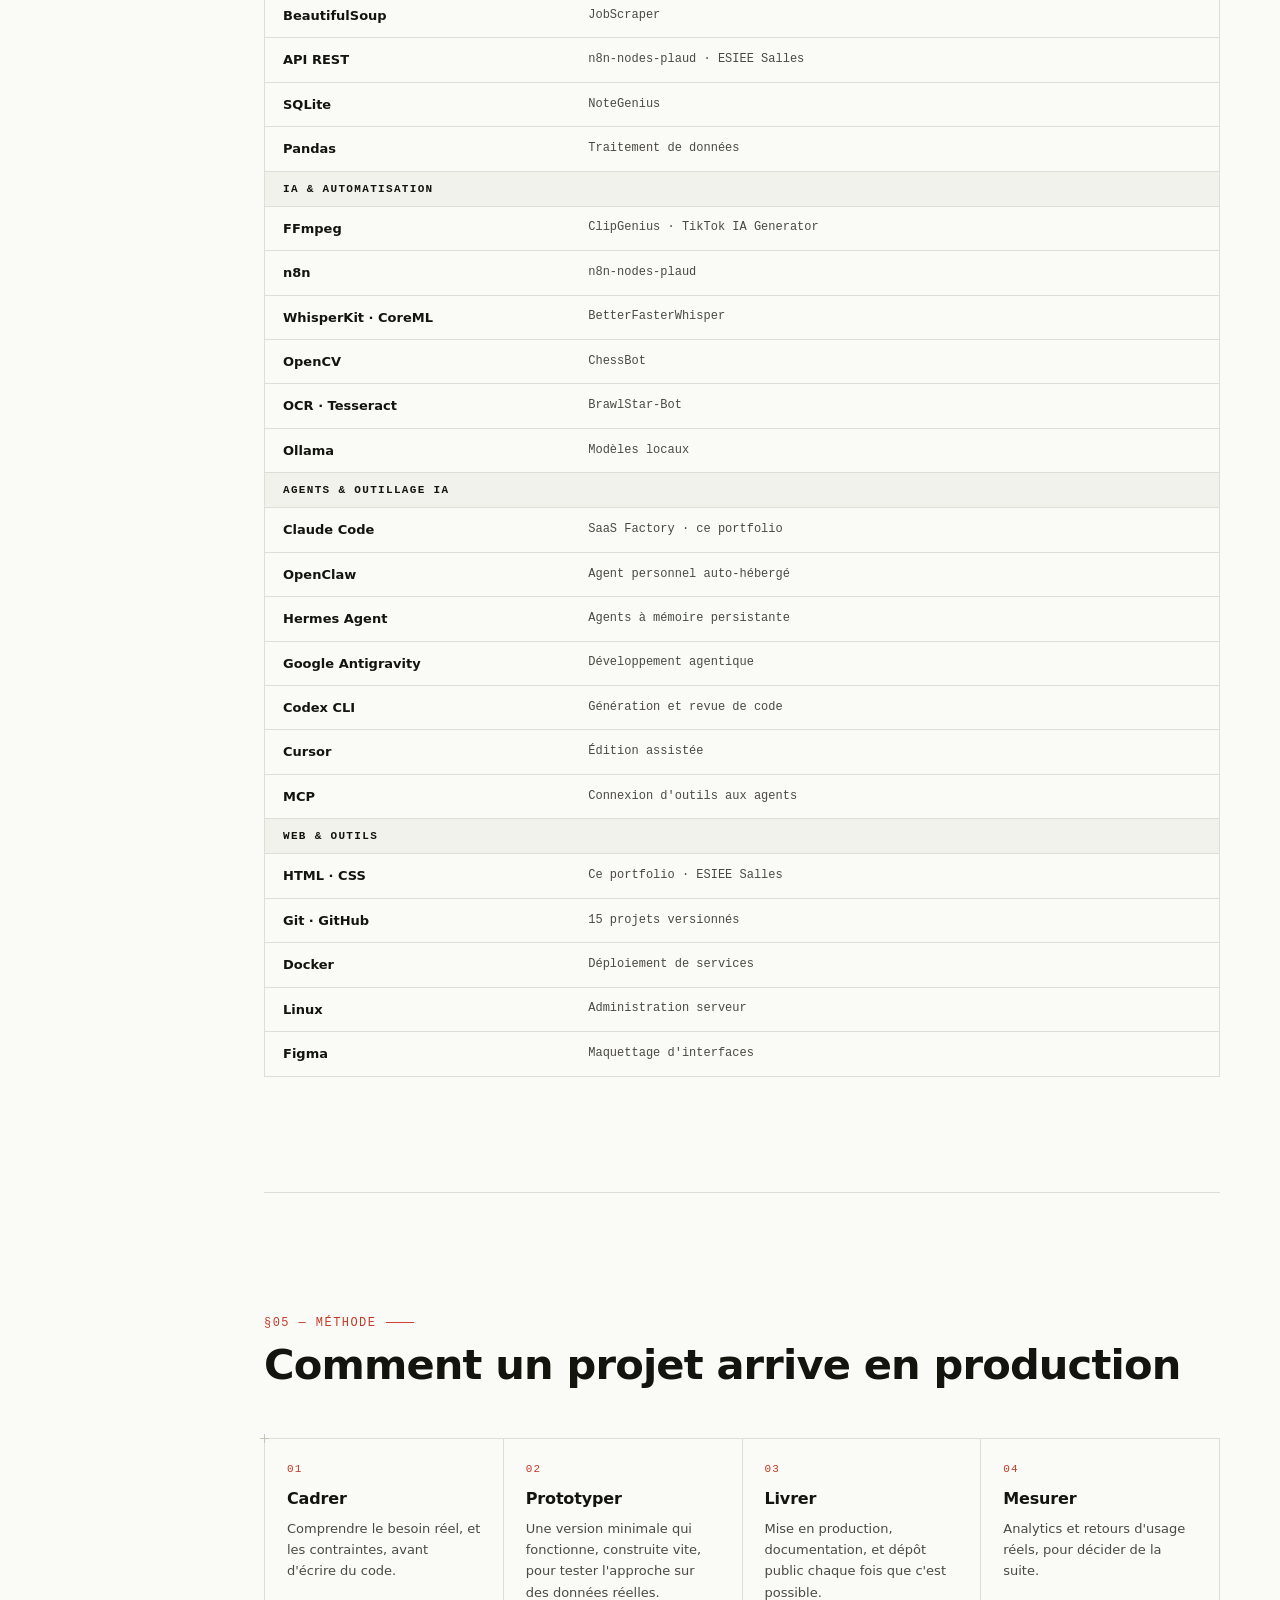
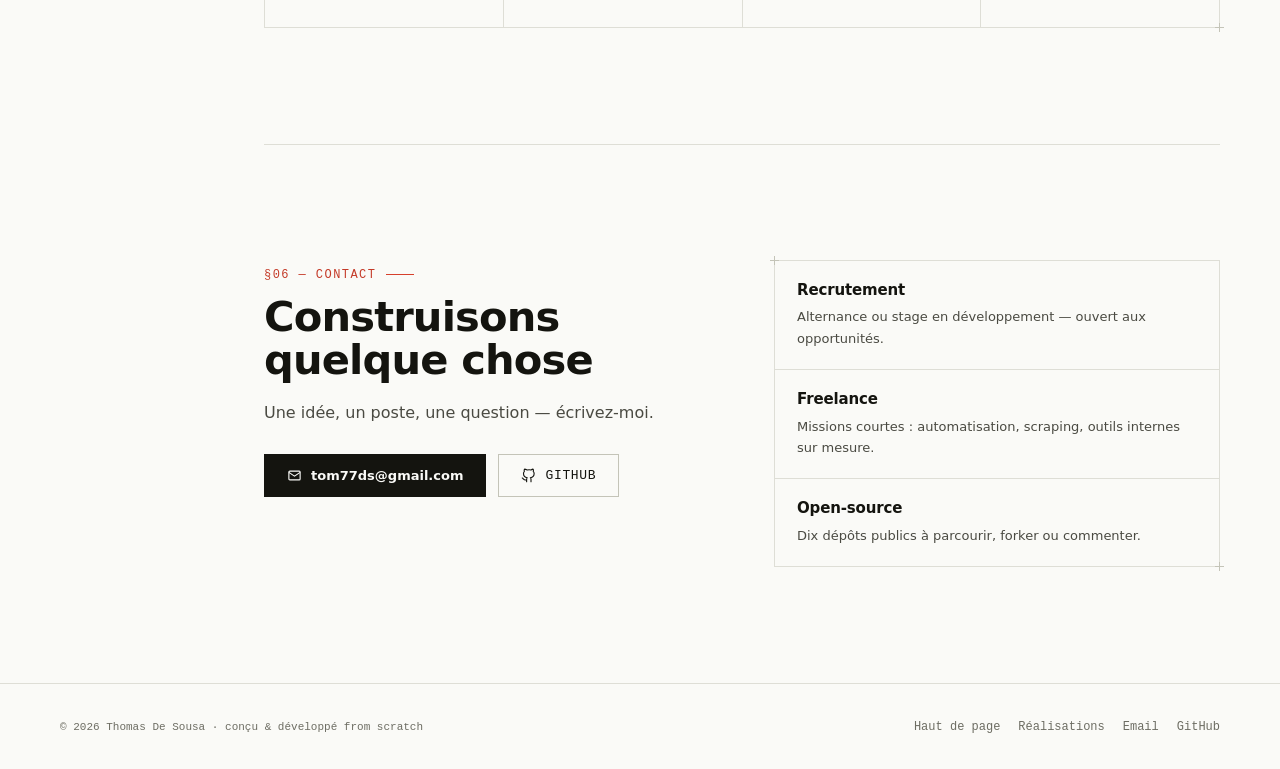
==== commit 5113fe9c: "Retire les jauges de compétences et applique les bonnes pratiques portfolio §04 ne porte plus d'auto" ====
--- a/index.html
+++ b/index.html
@@ -7,12 +7,15 @@
 
 <meta name="description" data-en="Portfolio of Thomas De Sousa, full-stack developer. Fifteen projects carried from idea to production: local AI, automation, scraping, web." content="Portfolio de Thomas De Sousa, développeur full-stack. Quinze projets menés de l'idée à la production : IA locale, automatisation, scraping, web.">
 <meta name="author" content="Thomas De Sousa">
+<meta name="robots" content="index, follow, max-image-preview:large, max-snippet:-1">
+<meta name="color-scheme" content="light dark">
 <meta name="theme-color" content="#FAFAF7" media="(prefers-color-scheme: light)">
 <meta name="theme-color" content="#0C1220" media="(prefers-color-scheme: dark)">
 <link rel="canonical" href="https://zeffut.fr/">
 <link rel="icon" href="/favicon.ico" sizes="32x32">
 <link rel="icon" href="/favicon.svg" type="image/svg+xml">
 <link rel="apple-touch-icon" href="/apple-touch-icon.png">
+<link rel="manifest" href="/site.webmanifest">
 
 <meta property="og:type" content="website">
 <meta property="og:site_name" content="Thomas De Sousa">
@@ -33,16 +36,35 @@
 <script type="application/ld+json">
 {
   "@context": "https://schema.org",
-  "@type": "Person",
-  "name": "Thomas De Sousa",
-  "jobTitle": "Développeur full-stack",
-  "url": "https://zeffut.fr/",
-  "email": "mailto:tom77ds@gmail.com",
-  "sameAs": ["https://github.com/Zeffut"],
-  "knowsAbout": ["Python", "JavaScript", "TypeScript", "Swift", "Flask",
-    "Web scraping", "Automatisation", "Intelligence artificielle locale", "Docker",
-    "Claude Code", "OpenClaw", "Hermes Agent", "Google Antigravity", "Codex CLI",
-    "Cursor", "Model Context Protocol", "Agents autonomes", "Ollama", "n8n"]
+  "@graph": [
+    {
+      "@type": "WebSite",
+      "@id": "https://zeffut.fr/#site",
+      "url": "https://zeffut.fr/",
+      "name": "Thomas De Sousa — Développeur full-stack",
+      "description": "Portfolio de Thomas De Sousa, développeur full-stack. Quinze projets menés de l'idée à la production : IA locale, automatisation, scraping, web.",
+      "inLanguage": ["fr-FR", "en-US"],
+      "publisher": { "@id": "https://zeffut.fr/#thomas" }
+    },
+    {
+      "@type": "Person",
+      "@id": "https://zeffut.fr/#thomas",
+      "name": "Thomas De Sousa",
+      "jobTitle": "Développeur full-stack",
+      "description": "Développeur full-stack autodidacte : IA locale, automatisation, scraping, web.",
+      "url": "https://zeffut.fr/",
+      "image": "https://zeffut.fr/og-image.png",
+      "email": "mailto:tom77ds@gmail.com",
+      "address": { "@type": "PostalAddress", "addressLocality": "Chessy", "addressCountry": "FR" },
+      "knowsLanguage": ["fr", "en"],
+      "sameAs": ["https://github.com/Zeffut"],
+      "mainEntityOfPage": { "@id": "https://zeffut.fr/#site" },
+      "knowsAbout": ["Python", "JavaScript", "TypeScript", "Swift", "Flask",
+        "Web scraping", "Automatisation", "Intelligence artificielle locale", "Docker",
+        "Claude Code", "OpenClaw", "Hermes Agent", "Google Antigravity", "Codex CLI",
+        "Cursor", "Model Context Protocol", "Agents autonomes", "Ollama", "n8n"]
+    }
+  ]
 }
 </script>
 
@@ -51,14 +73,20 @@
 (function(){var r=document.documentElement;r.className+=' js';try{var t=localStorage.getItem('tds-theme');if(t)r.setAttribute('data-theme',t);}catch(e){}})();
 </script>
 
+<!-- Analytics : la résolution DNS et la poignée TLS commencent tout de suite,
+     le script lui-même reste en fin de body, hors du chemin critique. -->
+<link rel="preconnect" href="https://eu-assets.i.posthog.com" crossorigin>
+<link rel="dns-prefetch" href="https://eu.i.posthog.com">
+
 <!-- Polices locales -->
 <link rel="preload" href="fonts/Archivo-latin.woff2" as="font" type="font/woff2" crossorigin>
 <link rel="preload" href="fonts/IBMPlexSans-latin.woff2" as="font" type="font/woff2" crossorigin>
-<link rel="stylesheet" href="style.css?v=2026-08-21">
+<link rel="stylesheet" href="style.css?v=2026-09-08">
 
 </head>
 
 <body>
+<span class="vh" id="newtab" data-en="Opens in a new tab">Ouvre un nouvel onglet</span>
 <a class="skip" href="#main" data-en="Skip to content">Aller au contenu</a>
 
 <!-- ============================ §00 EN-TÊTE ============================ -->
@@ -68,7 +96,7 @@
       <span class="ident-name">Thomas De Sousa</span>
     </a>
 
-    <nav class="nav-main" id="nav-main" aria-label="Sections du dossier">
+    <nav class="nav-main" id="nav-main" aria-label="Sections du dossier" data-en-label="Sections of the record">
       <a href="#identite"     data-en="Identity">Identité</a>
       <a href="#synthese"     data-en="Summary">Synthèse</a>
       <a href="#realisations" data-en="Work">Réalisations</a>
@@ -78,7 +106,7 @@
     </nav>
 
     <div class="hdr-tools">
-      <div class="switch" role="group" aria-label="Langue">
+      <div class="switch" role="group" aria-label="Langue" data-en-label="Language">
         <button type="button" class="lang-btn" data-lang="fr" aria-pressed="true">FR</button>
         <button type="button" class="lang-btn" data-lang="en" aria-pressed="false">EN</button>
       </div>
@@ -98,7 +126,7 @@
 <div class="page wrap">
 
   <!-- Sommaire de marge -->
-  <aside class="toc" aria-label="Sommaire">
+  <aside class="toc" aria-label="Sommaire" data-en-label="Contents">
     <div class="toc-title label" data-en="Contents">Sommaire</div>
     <ol>
       <li><a href="#identite"><span class="toc-n">01</span><span data-en="Identity">Identité</span></a></li>
@@ -116,7 +144,7 @@
     <section class="section hero" id="identite">
       <div class="hero-ref">
         <span class="sec-num">§01 — <span data-en="IDENTITY">IDENTITÉ</span></span>
-        <span class="annot" data-en="UPDATED — AUGUST 2026">MISE À JOUR — AOÛT 2026</span>
+        <span class="annot" data-en="UPDATED — SEPTEMBER 2026">MISE À JOUR — SEPTEMBRE 2026</span>
       </div>
 
       <h1>Thomas<br>De&nbsp;Sousa</h1>
@@ -145,7 +173,7 @@
       </div>
         </div>
 
-        <aside class="spec marks" aria-label="Fiche signalétique">
+        <aside class="spec marks" aria-label="Fiche signalétique" data-en-label="Record">
           <div class="spec-title label" data-en="Record">Fiche signalétique</div>
           <dl>
             <div><dt data-en="LOCATION">LOCALISATION</dt><dd>Chessy, France</dd></div>
@@ -211,13 +239,15 @@
         </p>
       </div>
 
-      <div class="filters reveal" role="group" aria-label="Filtrer par domaine">
+      <div class="filters reveal" role="group" aria-label="Filtrer par domaine" data-en-label="Filter by field">
         <button type="button" data-filter="all"  aria-pressed="true"  data-en="All">Tout</button>
         <button type="button" data-filter="ia"   aria-pressed="false" data-en="AI">IA</button>
         <button type="button" data-filter="auto" aria-pressed="false" data-en="Automation">Automatisation</button>
         <button type="button" data-filter="web"  aria-pressed="false" data-en="Web">Web</button>
         <button type="button" data-filter="mc"   aria-pressed="false" data-en="Minecraft">Minecraft</button>
       </div>
+
+      <p class="vh" id="filter-status" role="status" aria-live="polite"></p>
 
       <div class="sheets">
 
@@ -345,8 +375,8 @@
       <div class="sec-head reveal">
         <span class="sec-num">§04 — <span data-en="SKILLS">COMPÉTENCES</span></span>
         <h2 data-en="What I use, and where">Ce que j'utilise, et où</h2>
-        <p class="sec-sub" data-en="Three levels only — rating yourself out of ten is not credible. The right-hand column ties every claim to a project above.">
-          Trois niveaux seulement — s'auto-noter sur dix n'est pas crédible. La colonne de droite relie chaque affirmation à un projet ci-dessus.
+        <p class="sec-sub" data-en="No self-assigned level: a rating out of five proves nothing. Each skill is tied to the project where it actually served — that is the only evidence worth reading.">
+          Aucun niveau auto-attribué : une note sur cinq ne prouve rien. Chaque compétence est rattachée au projet où elle a réellement servi — c'est la seule preuve qui vaille.
         </p>
       </div>
 
@@ -356,52 +386,51 @@
           <thead>
             <tr>
               <th scope="col" data-en="Skill">Compétence</th>
-              <th scope="col" data-en="Level">Niveau</th>
-              <th scope="col" data-en="Used in">Utilisé dans</th>
+              <th scope="col" data-en="Evidence — where it served">Preuve — où elle a servi</th>
             </tr>
           </thead>
           <tbody>
-            <tr class="grp"><th scope="rowgroup" colspan="3" data-en="LANGUAGES">LANGAGES</th></tr>
-            <tr><td class="col-skill">Python</td><td><span class="level level-3"><span class="level-bars"><i></i><i></i><i></i></span><span class="level-name" data-en="Fluent">Courant</span></span></td><td class="col-proof">JobScraper · ChessBot · ClipGenius</td></tr>
-            <tr><td class="col-skill">JavaScript</td><td><span class="level level-2"><span class="level-bars"><i></i><i></i><i></i></span><span class="level-name" data-en="Working">Opérationnel</span></span></td><td class="col-proof" data-en="This portfolio · web tooling">Ce portfolio · outils web</td></tr>
-            <tr><td class="col-skill">TypeScript</td><td><span class="level level-2"><span class="level-bars"><i></i><i></i><i></i></span><span class="level-name" data-en="Working">Opérationnel</span></span></td><td class="col-proof">n8n-nodes-plaud</td></tr>
-            <tr><td class="col-skill">Swift</td><td><span class="level level-2"><span class="level-bars"><i></i><i></i><i></i></span><span class="level-name" data-en="Working">Opérationnel</span></span></td><td class="col-proof">BetterFasterWhisper</td></tr>
-            <tr><td class="col-skill">Java</td><td><span class="level level-2"><span class="level-bars"><i></i><i></i><i></i></span><span class="level-name" data-en="Working">Opérationnel</span></span></td><td class="col-proof" data-en="Minecraft projects">Projets Minecraft</td></tr>
-            <tr><td class="col-skill">SQL</td><td><span class="level level-2"><span class="level-bars"><i></i><i></i><i></i></span><span class="level-name" data-en="Working">Opérationnel</span></span></td><td class="col-proof">NoteGenius</td></tr>
-            <tr><td class="col-skill">Bash</td><td><span class="level level-2"><span class="level-bars"><i></i><i></i><i></i></span><span class="level-name" data-en="Working">Opérationnel</span></span></td><td class="col-proof" data-en="System automation">Automatisation système</td></tr>
-            <tr><td class="col-skill">C</td><td><span class="level level-1"><span class="level-bars"><i></i><i></i><i></i></span><span class="level-name" data-en="Basics">Notions</span></span></td><td class="col-proof" data-en="Algorithmic projects">Projets algorithmiques</td></tr>
-
-            <tr class="grp"><th scope="rowgroup" colspan="3" data-en="BACKEND &amp; DATA">BACKEND &amp; DONNÉES</th></tr>
-            <tr><td class="col-skill">Flask</td><td><span class="level level-3"><span class="level-bars"><i></i><i></i><i></i></span><span class="level-name" data-en="Fluent">Courant</span></span></td><td class="col-proof">ESIEE Salles · NoteGenius</td></tr>
-            <tr><td class="col-skill">Selenium</td><td><span class="level level-3"><span class="level-bars"><i></i><i></i><i></i></span><span class="level-name" data-en="Fluent">Courant</span></span></td><td class="col-proof">JobScraper · VintedScraper</td></tr>
-            <tr><td class="col-skill">BeautifulSoup</td><td><span class="level level-3"><span class="level-bars"><i></i><i></i><i></i></span><span class="level-name" data-en="Fluent">Courant</span></span></td><td class="col-proof">JobScraper</td></tr>
-            <tr><td class="col-skill" data-en="REST APIs">API REST</td><td><span class="level level-3"><span class="level-bars"><i></i><i></i><i></i></span><span class="level-name" data-en="Fluent">Courant</span></span></td><td class="col-proof">n8n-nodes-plaud · ESIEE Salles</td></tr>
-            <tr><td class="col-skill">SQLite</td><td><span class="level level-2"><span class="level-bars"><i></i><i></i><i></i></span><span class="level-name" data-en="Working">Opérationnel</span></span></td><td class="col-proof">NoteGenius</td></tr>
-            <tr><td class="col-skill">Pandas</td><td><span class="level level-2"><span class="level-bars"><i></i><i></i><i></i></span><span class="level-name" data-en="Working">Opérationnel</span></span></td><td class="col-proof" data-en="Data processing">Traitement de données</td></tr>
-
-            <tr class="grp"><th scope="rowgroup" colspan="3" data-en="AI &amp; AUTOMATION">IA &amp; AUTOMATISATION</th></tr>
-            <tr><td class="col-skill">FFmpeg</td><td><span class="level level-3"><span class="level-bars"><i></i><i></i><i></i></span><span class="level-name" data-en="Fluent">Courant</span></span></td><td class="col-proof">ClipGenius · TikTok IA Generator</td></tr>
-            <tr><td class="col-skill">n8n</td><td><span class="level level-3"><span class="level-bars"><i></i><i></i><i></i></span><span class="level-name" data-en="Fluent">Courant</span></span></td><td class="col-proof">n8n-nodes-plaud</td></tr>
-            <tr><td class="col-skill">WhisperKit · CoreML</td><td><span class="level level-2"><span class="level-bars"><i></i><i></i><i></i></span><span class="level-name" data-en="Working">Opérationnel</span></span></td><td class="col-proof">BetterFasterWhisper</td></tr>
-            <tr><td class="col-skill">OpenCV</td><td><span class="level level-2"><span class="level-bars"><i></i><i></i><i></i></span><span class="level-name" data-en="Working">Opérationnel</span></span></td><td class="col-proof">ChessBot</td></tr>
-            <tr><td class="col-skill">OCR · Tesseract</td><td><span class="level level-2"><span class="level-bars"><i></i><i></i><i></i></span><span class="level-name" data-en="Working">Opérationnel</span></span></td><td class="col-proof">BrawlStar-Bot</td></tr>
-            <tr><td class="col-skill">Ollama</td><td><span class="level level-2"><span class="level-bars"><i></i><i></i><i></i></span><span class="level-name" data-en="Working">Opérationnel</span></span></td><td class="col-proof" data-en="Local models">Modèles locaux</td></tr>
-
-            <tr class="grp"><th scope="rowgroup" colspan="3" data-en="AGENTS &amp; AI TOOLING">AGENTS &amp; OUTILLAGE IA</th></tr>
-            <tr><td class="col-skill">Claude Code</td><td><span class="level level-3"><span class="level-bars"><i></i><i></i><i></i></span><span class="level-name" data-en="Fluent">Courant</span></span></td><td class="col-proof" data-en="SaaS Factory · this portfolio">SaaS Factory · ce portfolio</td></tr>
-            <tr><td class="col-skill">OpenClaw</td><td><span class="level level-3"><span class="level-bars"><i></i><i></i><i></i></span><span class="level-name" data-en="Fluent">Courant</span></span></td><td class="col-proof" data-en="Self-hosted personal agent">Agent personnel auto-hébergé</td></tr>
-            <tr><td class="col-skill">Hermes Agent</td><td><span class="level level-3"><span class="level-bars"><i></i><i></i><i></i></span><span class="level-name" data-en="Fluent">Courant</span></span></td><td class="col-proof" data-en="Agents with persistent memory">Agents à mémoire persistante</td></tr>
-            <tr><td class="col-skill">Google Antigravity</td><td><span class="level level-3"><span class="level-bars"><i></i><i></i><i></i></span><span class="level-name" data-en="Fluent">Courant</span></span></td><td class="col-proof" data-en="Agentic development">Développement agentique</td></tr>
-            <tr><td class="col-skill">Codex CLI</td><td><span class="level level-2"><span class="level-bars"><i></i><i></i><i></i></span><span class="level-name" data-en="Working">Opérationnel</span></span></td><td class="col-proof" data-en="Code generation and review">Génération et revue de code</td></tr>
-            <tr><td class="col-skill">Cursor</td><td><span class="level level-2"><span class="level-bars"><i></i><i></i><i></i></span><span class="level-name" data-en="Working">Opérationnel</span></span></td><td class="col-proof" data-en="Assisted editing">Édition assistée</td></tr>
-            <tr><td class="col-skill">MCP</td><td><span class="level level-2"><span class="level-bars"><i></i><i></i><i></i></span><span class="level-name" data-en="Working">Opérationnel</span></span></td><td class="col-proof" data-en="Wiring tools into agents">Connexion d'outils aux agents</td></tr>
-
-            <tr class="grp"><th scope="rowgroup" colspan="3" data-en="WEB &amp; TOOLING">WEB &amp; OUTILS</th></tr>
-            <tr><td class="col-skill">HTML · CSS</td><td><span class="level level-3"><span class="level-bars"><i></i><i></i><i></i></span><span class="level-name" data-en="Fluent">Courant</span></span></td><td class="col-proof" data-en="This portfolio · ESIEE Salles">Ce portfolio · ESIEE Salles</td></tr>
-            <tr><td class="col-skill">Git · GitHub</td><td><span class="level level-3"><span class="level-bars"><i></i><i></i><i></i></span><span class="level-name" data-en="Fluent">Courant</span></span></td><td class="col-proof" data-en="15 versioned projects">15 projets versionnés</td></tr>
-            <tr><td class="col-skill">Docker</td><td><span class="level level-2"><span class="level-bars"><i></i><i></i><i></i></span><span class="level-name" data-en="Working">Opérationnel</span></span></td><td class="col-proof" data-en="Service deployment">Déploiement de services</td></tr>
-            <tr><td class="col-skill">Linux</td><td><span class="level level-2"><span class="level-bars"><i></i><i></i><i></i></span><span class="level-name" data-en="Working">Opérationnel</span></span></td><td class="col-proof" data-en="Server administration">Administration serveur</td></tr>
-            <tr><td class="col-skill">Figma</td><td><span class="level level-1"><span class="level-bars"><i></i><i></i><i></i></span><span class="level-name" data-en="Basics">Notions</span></span></td><td class="col-proof" data-en="Interface mockups">Maquettage d'interfaces</td></tr>
+            <tr class="grp"><th scope="rowgroup" colspan="2" data-en="LANGUAGES">LANGAGES</th></tr>
+            <tr><td class="col-skill">Python</td><td class="col-proof">JobScraper · ChessBot · ClipGenius</td></tr>
+            <tr><td class="col-skill">JavaScript</td><td class="col-proof" data-en="This portfolio · web tooling">Ce portfolio · outils web</td></tr>
+            <tr><td class="col-skill">TypeScript</td><td class="col-proof">n8n-nodes-plaud</td></tr>
+            <tr><td class="col-skill">Swift</td><td class="col-proof">BetterFasterWhisper</td></tr>
+            <tr><td class="col-skill">Java</td><td class="col-proof" data-en="Minecraft projects">Projets Minecraft</td></tr>
+            <tr><td class="col-skill">SQL</td><td class="col-proof">NoteGenius</td></tr>
+            <tr><td class="col-skill">Bash</td><td class="col-proof" data-en="System automation">Automatisation système</td></tr>
+            <tr><td class="col-skill">C</td><td class="col-proof" data-en="Algorithmic projects">Projets algorithmiques</td></tr>
+
+            <tr class="grp"><th scope="rowgroup" colspan="2" data-en="BACKEND &amp; DATA">BACKEND &amp; DONNÉES</th></tr>
+            <tr><td class="col-skill">Flask</td><td class="col-proof">ESIEE Salles · NoteGenius</td></tr>
+            <tr><td class="col-skill">Selenium</td><td class="col-proof">JobScraper · VintedScraper</td></tr>
+            <tr><td class="col-skill">BeautifulSoup</td><td class="col-proof">JobScraper</td></tr>
+            <tr><td class="col-skill" data-en="REST APIs">API REST</td><td class="col-proof">n8n-nodes-plaud · ESIEE Salles</td></tr>
+            <tr><td class="col-skill">SQLite</td><td class="col-proof">NoteGenius</td></tr>
+            <tr><td class="col-skill">Pandas</td><td class="col-proof" data-en="Data processing">Traitement de données</td></tr>
+
+            <tr class="grp"><th scope="rowgroup" colspan="2" data-en="AI &amp; AUTOMATION">IA &amp; AUTOMATISATION</th></tr>
+            <tr><td class="col-skill">FFmpeg</td><td class="col-proof">ClipGenius · TikTok IA Generator</td></tr>
+            <tr><td class="col-skill">n8n</td><td class="col-proof">n8n-nodes-plaud</td></tr>
+            <tr><td class="col-skill">WhisperKit · CoreML</td><td class="col-proof">BetterFasterWhisper</td></tr>
+            <tr><td class="col-skill">OpenCV</td><td class="col-proof">ChessBot</td></tr>
+            <tr><td class="col-skill">OCR · Tesseract</td><td class="col-proof">BrawlStar-Bot</td></tr>
+            <tr><td class="col-skill">Ollama</td><td class="col-proof" data-en="Local models">Modèles locaux</td></tr>
+
+            <tr class="grp"><th scope="rowgroup" colspan="2" data-en="AGENTS &amp; AI TOOLING">AGENTS &amp; OUTILLAGE IA</th></tr>
+            <tr><td class="col-skill">Claude Code</td><td class="col-proof" data-en="SaaS Factory · this portfolio">SaaS Factory · ce portfolio</td></tr>
+            <tr><td class="col-skill">OpenClaw</td><td class="col-proof" data-en="Self-hosted personal agent">Agent personnel auto-hébergé</td></tr>
+            <tr><td class="col-skill">Hermes Agent</td><td class="col-proof" data-en="Agents with persistent memory">Agents à mémoire persistante</td></tr>
+            <tr><td class="col-skill">Google Antigravity</td><td class="col-proof" data-en="Agentic development">Développement agentique</td></tr>
+            <tr><td class="col-skill">Codex CLI</td><td class="col-proof" data-en="Code generation and review">Génération et revue de code</td></tr>
+            <tr><td class="col-skill">Cursor</td><td class="col-proof" data-en="Assisted editing">Édition assistée</td></tr>
+            <tr><td class="col-skill">MCP</td><td class="col-proof" data-en="Wiring tools into agents">Connexion d'outils aux agents</td></tr>
+
+            <tr class="grp"><th scope="rowgroup" colspan="2" data-en="WEB &amp; TOOLING">WEB &amp; OUTILS</th></tr>
+            <tr><td class="col-skill">HTML · CSS</td><td class="col-proof" data-en="This portfolio · ESIEE Salles">Ce portfolio · ESIEE Salles</td></tr>
+            <tr><td class="col-skill">Git · GitHub</td><td class="col-proof" data-en="15 versioned projects">15 projets versionnés</td></tr>
+            <tr><td class="col-skill">Docker</td><td class="col-proof" data-en="Service deployment">Déploiement de services</td></tr>
+            <tr><td class="col-skill">Linux</td><td class="col-proof" data-en="Server administration">Administration serveur</td></tr>
+            <tr><td class="col-skill">Figma</td><td class="col-proof" data-en="Interface mockups">Maquettage d'interfaces</td></tr>
           </tbody>
         </table>
       </div>
@@ -507,6 +536,6 @@
 posthog.register({app:'portfolio'});
 </script>
 
-<script src="script.js?v=2026-08-21"></script>
+<script src="script.js?v=2026-09-08"></script>
 </body>
 </html>
--- a/style.css
+++ b/style.css
@@ -126,6 +126,17 @@
 button { font: inherit; color: inherit; background: none; border: 0; cursor: pointer; }
 table { border-collapse: collapse; width: 100%; }
 ::selection { background: var(--accent-soft); color: var(--ink); }
+
+/* Masqué à l'œil, lu par les lecteurs d'écran : compte rendu de filtre et
+   avertissement « nouvel onglet ». De l'information sans pixel. */
+.vh {
+    position: absolute;
+    width: 1px; height: 1px;
+    margin: -1px; padding: 0; border: 0;
+    overflow: hidden;
+    clip-path: inset(50%);
+    white-space: nowrap;
+}
 
 /* Focus — jamais supprimé, visible dans les deux thèmes */
 :focus-visible {
@@ -711,7 +722,10 @@
    17. §04 COMPÉTENCES — la preuve accompagne l'affirmation
    -------------------------------------------------------------------------- */
 .skills-wrap { overflow-x: auto; border: 1px solid var(--rule); }
-.skills-table { min-width: 640px; font-size: .8125rem; }
+/* Deux colonnes de texte court : plus de min-width, donc plus du défilement
+   horizontal qu'imposait la troisième. Le tableau tient sur un téléphone. */
+.skills-table { font-size: .8125rem; }
+.skills-table .col-skill, .skills-table thead th:first-child { width: 32%; }
 
 .skills-table caption {
     text-align: left;
@@ -739,20 +753,10 @@
     letter-spacing: .12em;
 }
 .skills-table .col-skill { color: var(--ink); font-weight: 600; white-space: nowrap; }
-.skills-table .col-proof { font-family: var(--f-mono); font-size: .75rem; color: var(--ink-3); }
-
-/* Niveau : trois crans. S'auto-noter sur dix n'est pas crédible ; sur trois, oui. */
-.level { display: inline-flex; align-items: center; gap: 9px; white-space: nowrap; }
-.level-bars { display: inline-flex; gap: 3px; }
-.level-bars i {
-    width: 12px; height: 4px;
-    background: var(--rule-strong);
-    display: block;
-}
-.level-3 .level-bars i:nth-child(-n+3),
-.level-2 .level-bars i:nth-child(-n+2),
-.level-1 .level-bars i:nth-child(-n+1) { background: var(--accent); }
-.level-name { font: 400 .6875rem var(--f-mono); color: var(--ink-3); }
+.skills-table .col-proof { font-family: var(--f-mono); font-size: .75rem; color: var(--ink-2); }
+
+/* Plus de jauge de niveau : une note auto-attribuée n'est vérifiable par
+   personne, donc elle ne porte aucune information. Seule reste la preuve. */
 
 /* --------------------------------------------------------------------------
    18. §05 MÉTHODE
@@ -830,6 +834,11 @@
 @media (max-width: 560px) {
     .method { grid-template-columns: 1fr; }
     .facts { grid-template-columns: 1fr; }
+    /* Le nom de la compétence peut se replier : le tableau tient alors
+       dans un écran de téléphone, sans défilement horizontal. */
+    .skills-table .col-skill { white-space: normal; }
+    .skills-table .col-skill, .skills-table thead th:first-child { width: 40%; }
+    .skills-table th, .skills-table td { padding: 10px 12px; }
     .sheet-field { grid-template-columns: 60px minmax(0, 1fr); gap: 10px; }
     .contact-actions .btn { flex: 1 1 100%; justify-content: center; }
 }
@@ -869,3 +878,49 @@
     font: 400 .875rem var(--f-mono);
     text-align: center;
 }
+
+/* --------------------------------------------------------------------------
+   23. IMPRESSION — le dossier se lit aussi sur papier. Sans cette feuille :
+   fond sombre possible, en-tête fixe en travers du texte, liens sans adresse.
+   -------------------------------------------------------------------------- */
+@media print {
+    :root {
+        --bg: #FFF; --bg-alt: #FFF;
+        --ink: #000; --ink-2: #222; --ink-3: #444;
+        --rule: #BBB; --rule-strong: #888;
+        --accent: #000; --accent-text: #000; --accent-soft: transparent;
+        --status: #000; --shadow: transparent;
+        --sec-y: 24px;
+        color-scheme: light;
+    }
+
+    /* Commandes d'interface : rien à imprimer. */
+    .hdr, .toc, .skip, .filters, .footer-links, .sheet-arrow { display: none !important; }
+
+    body { overflow: visible; }
+    .page { display: block; }
+    main { padding-top: 0; }
+
+    /* Rien de caché par une animation qui ne jouera pas. */
+    .js .reveal, .js .stagger > * { opacity: 1 !important; transform: none !important; }
+    .rule-draw { transform: scaleX(1) !important; }
+    .is-hidden { display: revert !important; }
+
+    /* Jamais coupé au mauvais endroit. */
+    .section { break-inside: avoid; page-break-inside: avoid; padding: 0 0 24px; }
+    .sheet, .step, .fact, .door { break-inside: avoid; page-break-inside: avoid; }
+    h1, h2, h3 { break-after: avoid; page-break-after: avoid; }
+    h1 { font-size: 32pt; }
+    h2 { font-size: 16pt; }
+
+    /* Le papier n'a pas de survol : la destination s'écrit. */
+    .sheet, .skills-wrap, .index-wrap, .spec { border: 1px solid #BBB; }
+    .skills-wrap, .index-wrap { overflow: visible; }
+    .index-table .col-name a::after,
+    .contact-actions a[href^="http"]::after { content: " (" attr(href) ")"; font-size: 8pt; color: #444; }
+
+    /* La page A4 est plus étroite qu'un écran. */
+    .sheets { grid-template-columns: repeat(2, 1fr); }
+    .method { grid-template-columns: repeat(2, 1fr); }
+    .hero-grid, .contact, .synth { grid-template-columns: 1fr; }
+}
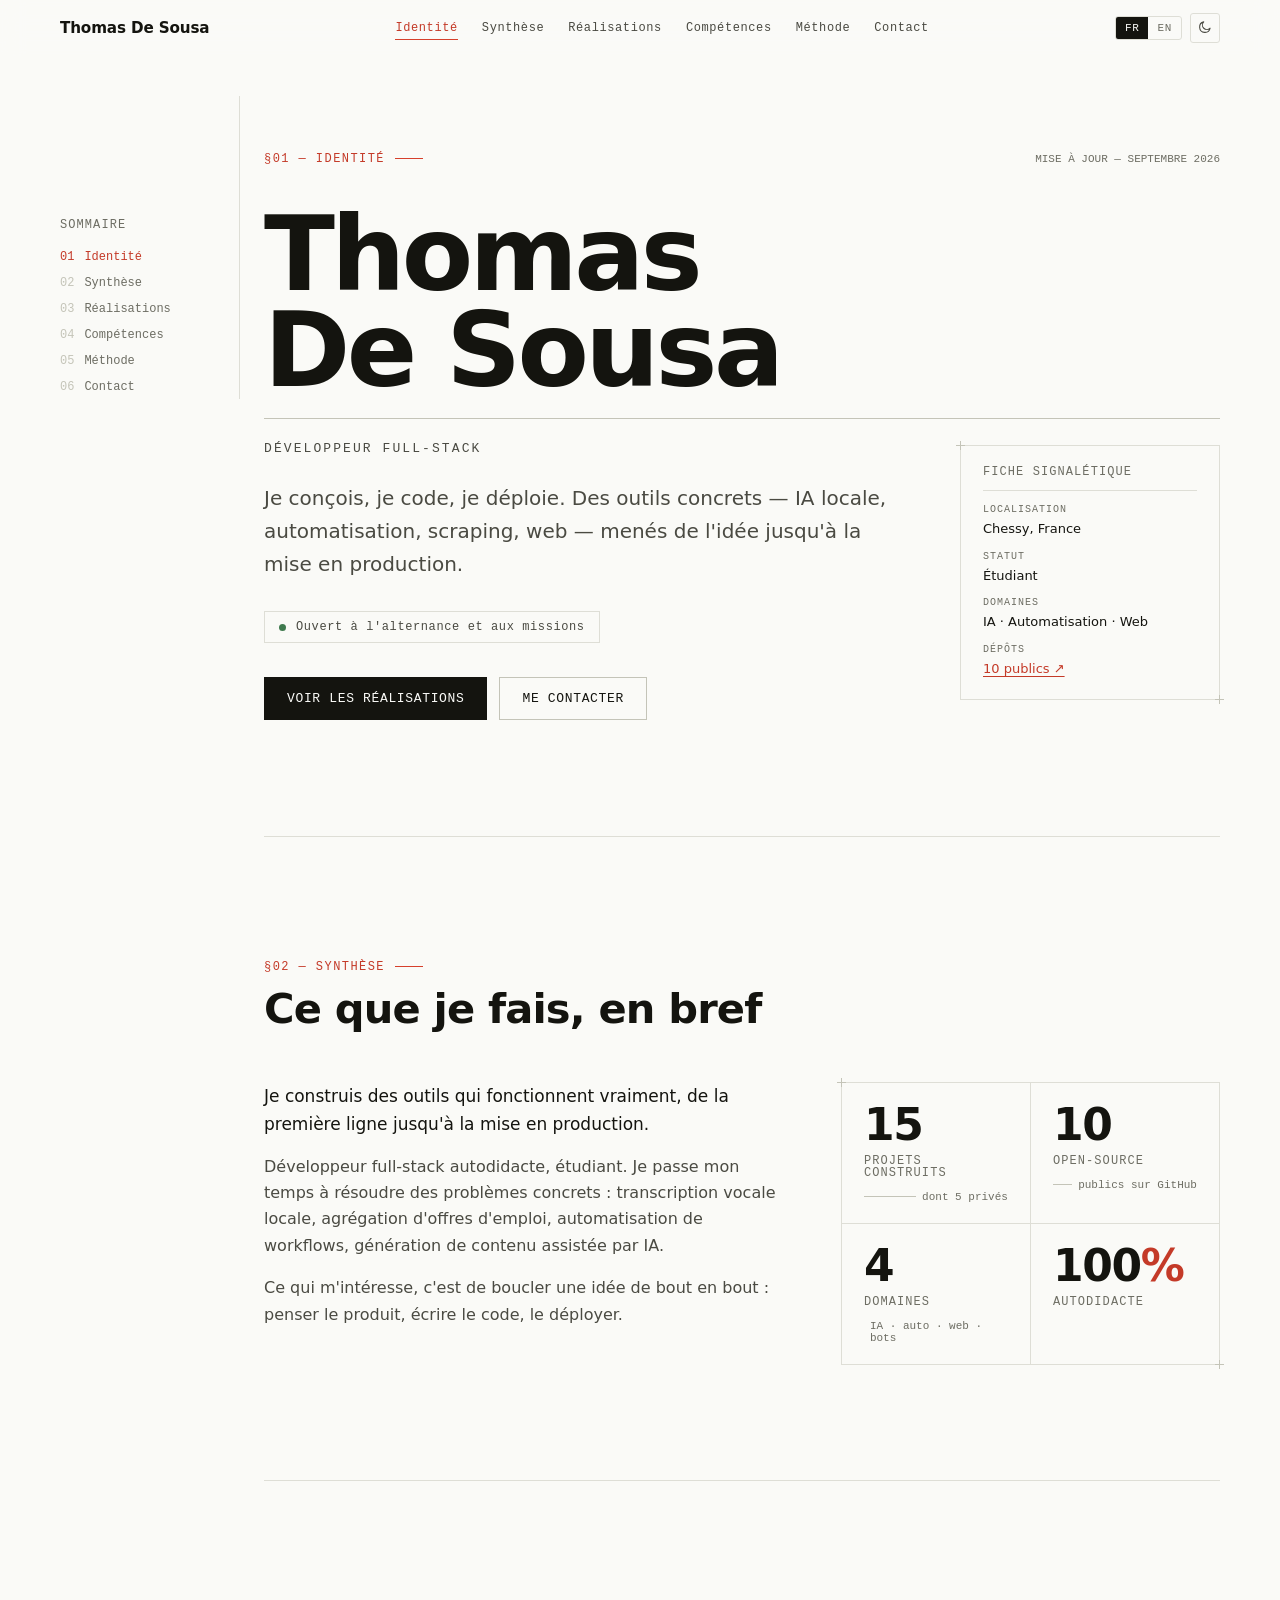
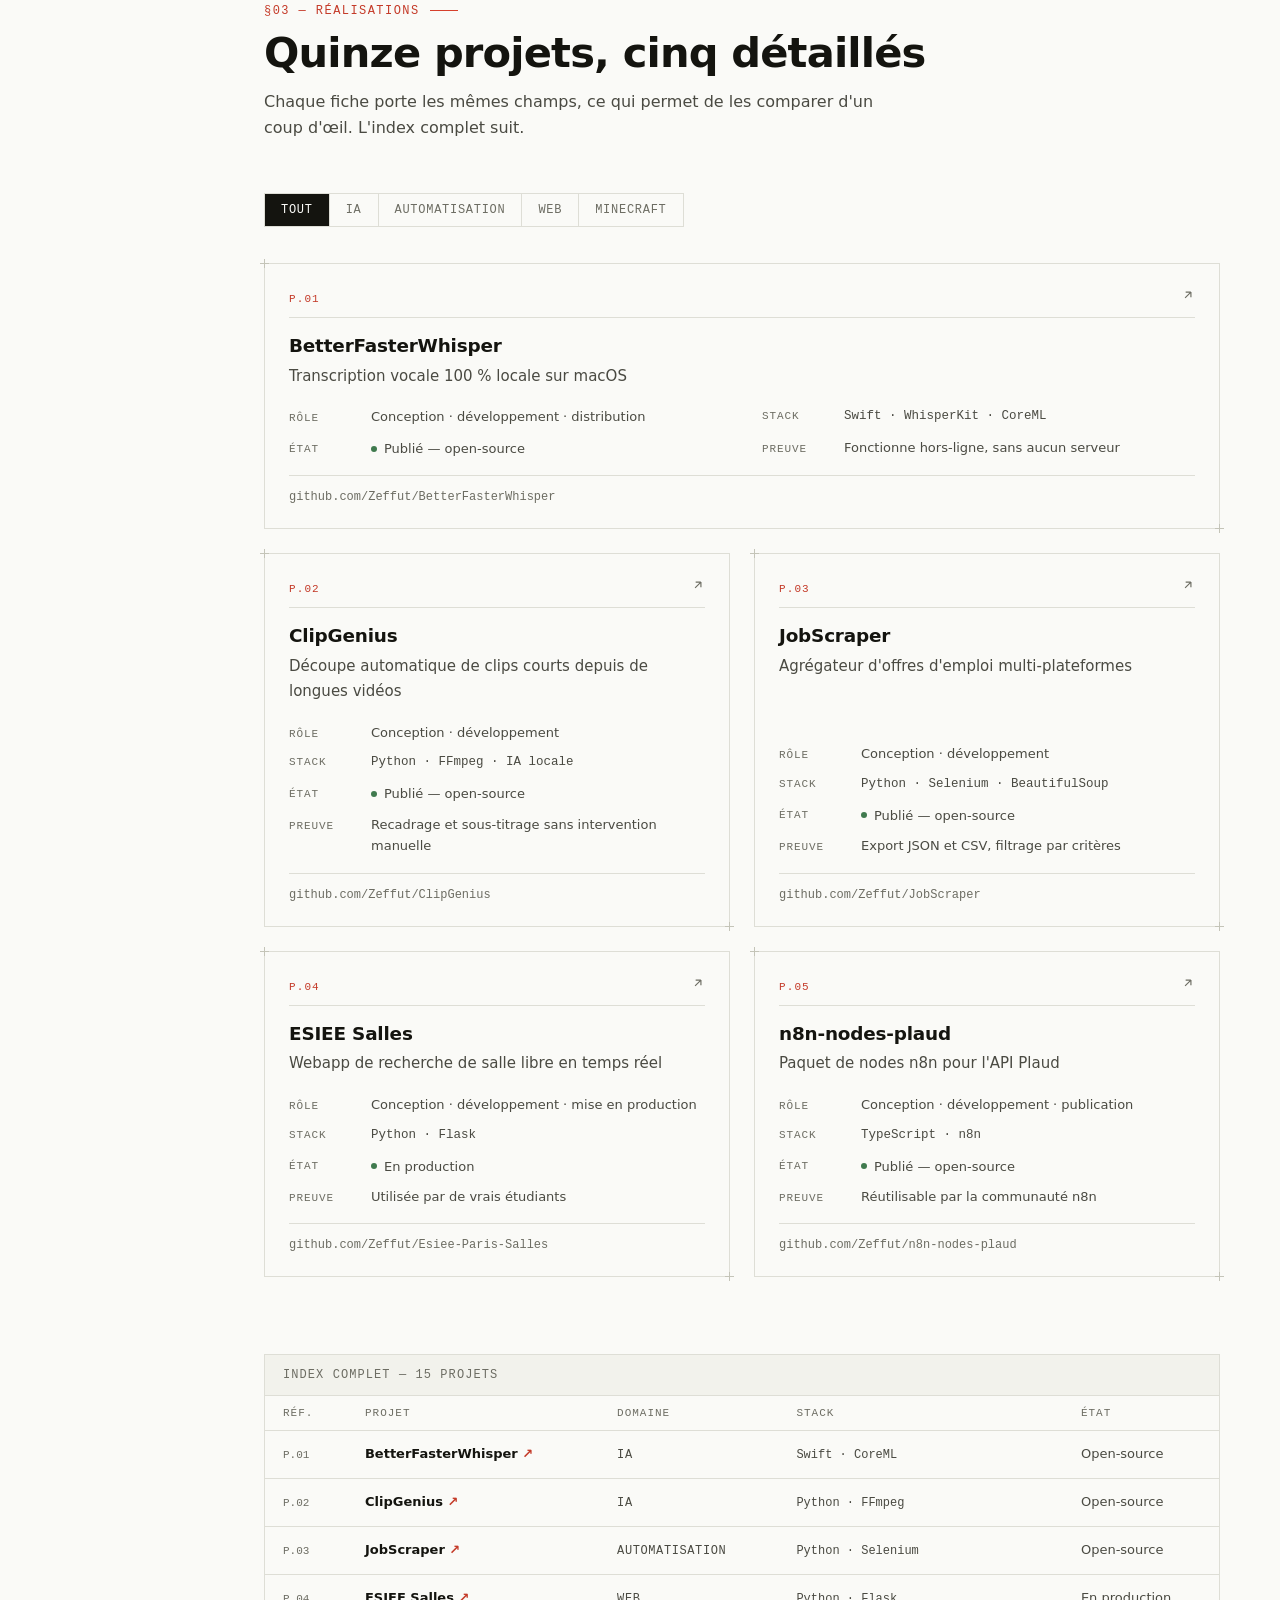
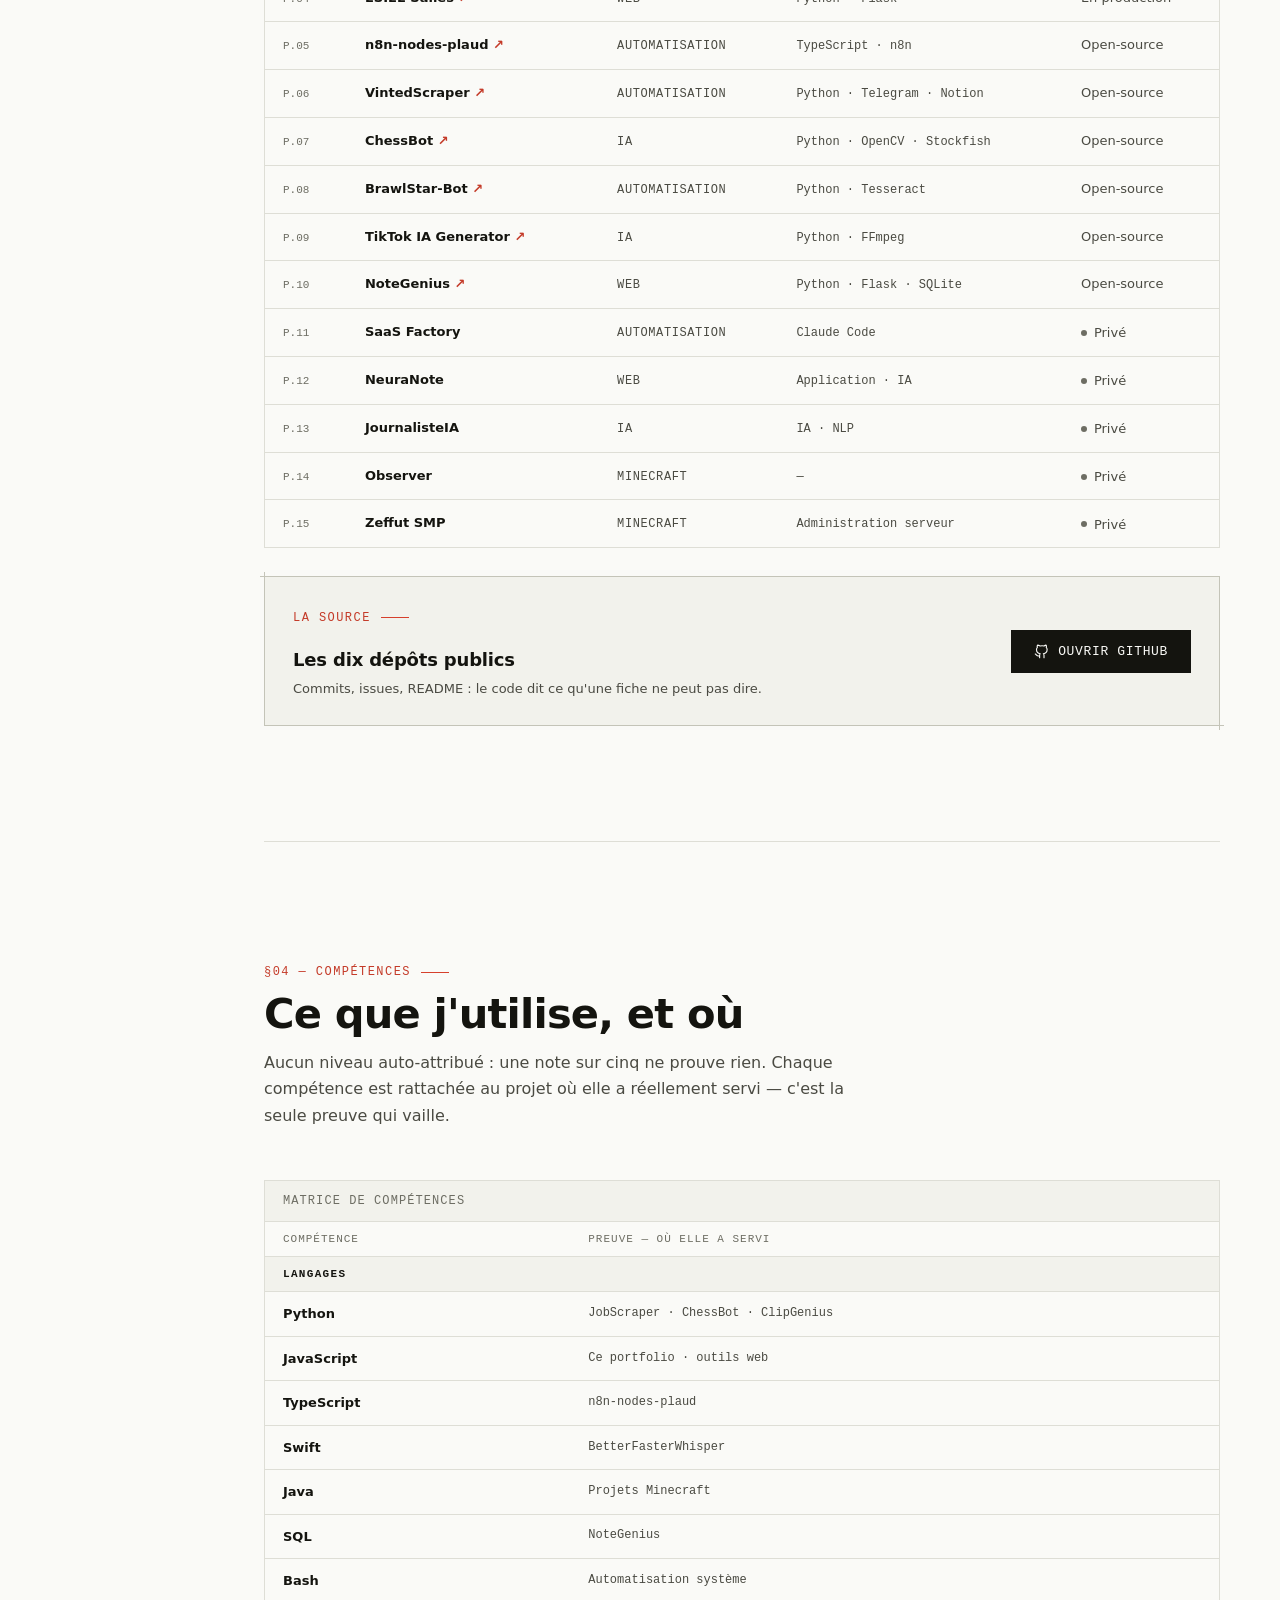
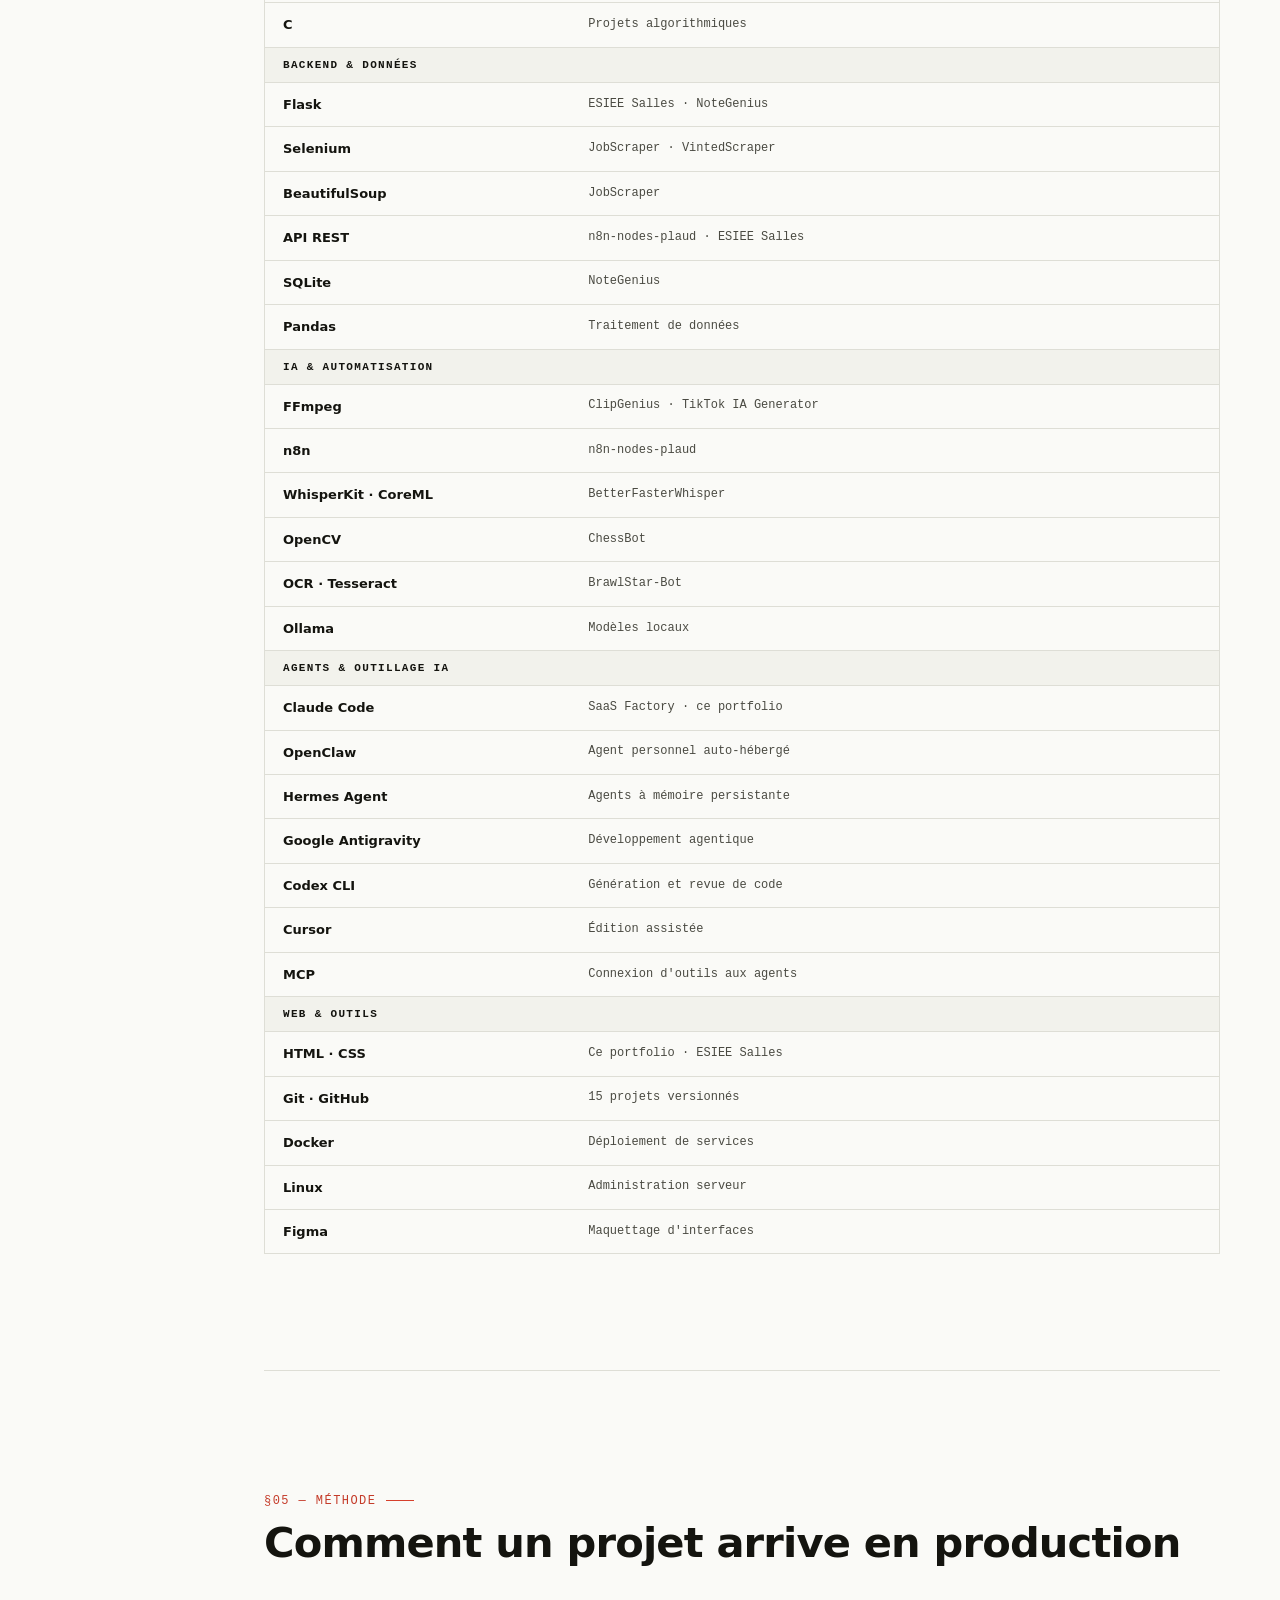
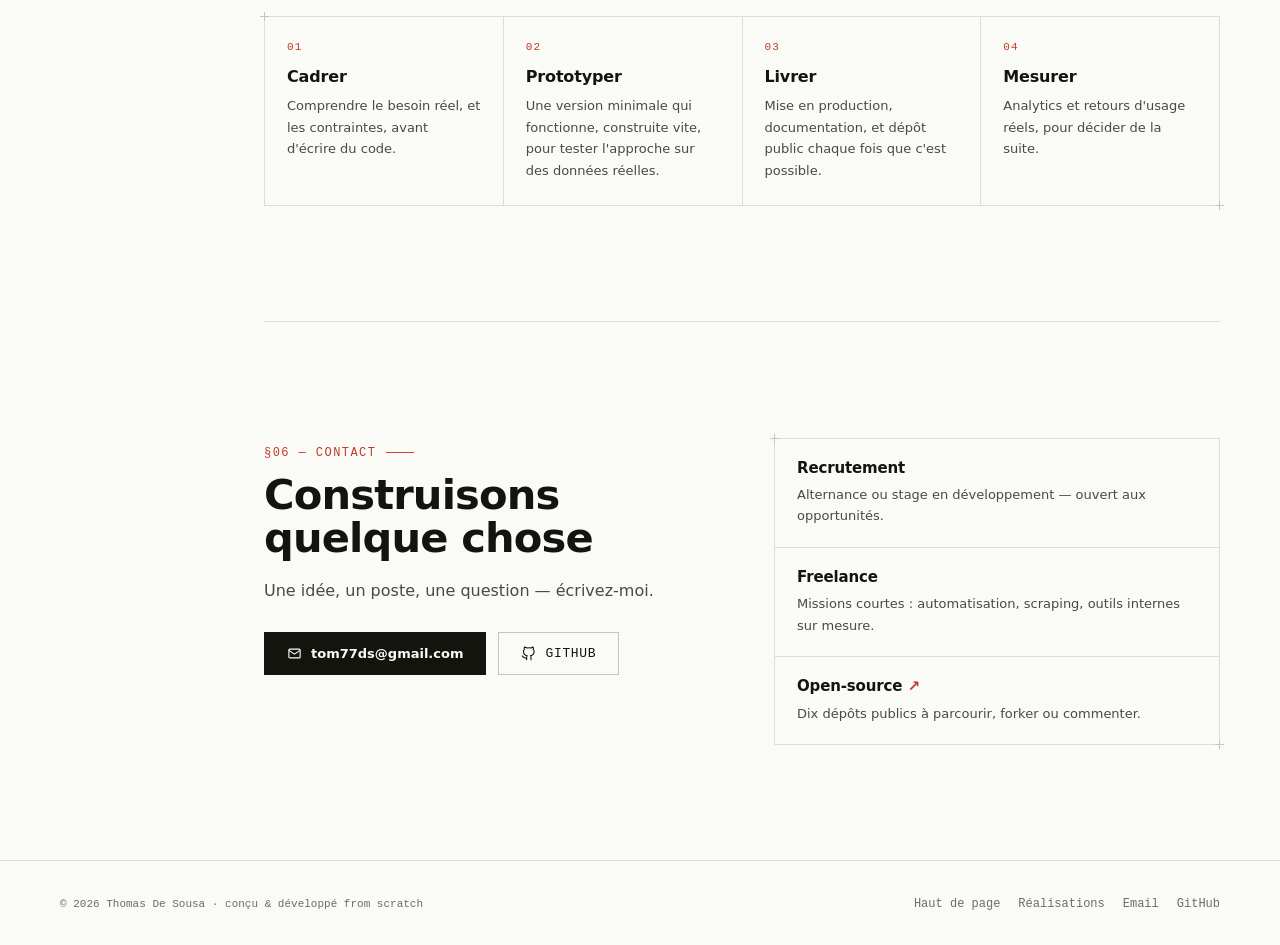
==== commit 694c9567: "Ouvre cinq chemins vers les dépôts GitHub Le site avait deux liens vers github.com/Zeffut, tous deux" ====
--- a/index.html
+++ b/index.html
@@ -81,7 +81,7 @@
 <!-- Polices locales -->
 <link rel="preload" href="fonts/Archivo-latin.woff2" as="font" type="font/woff2" crossorigin>
 <link rel="preload" href="fonts/IBMPlexSans-latin.woff2" as="font" type="font/woff2" crossorigin>
-<link rel="stylesheet" href="style.css?v=2026-09-08">
+<link rel="stylesheet" href="style.css?v=2026-09-09">
 
 </head>
 
@@ -179,7 +179,7 @@
             <div><dt data-en="LOCATION">LOCALISATION</dt><dd>Chessy, France</dd></div>
             <div><dt data-en="STATUS">STATUT</dt><dd data-en="Student">Étudiant</dd></div>
             <div><dt data-en="FIELDS">DOMAINES</dt><dd data-en="AI · Automation · Web">IA · Automatisation · Web</dd></div>
-            <div><dt data-en="REPOS">DÉPÔTS</dt><dd data-en="10 public">10 publics</dd></div>
+            <div><dt data-en="REPOS">DÉPÔTS</dt><dd><a class="spec-link" href="https://github.com/Zeffut" target="_blank" rel="noopener" data-en="10 public ↗">10 publics ↗</a></dd></div>
           </dl>
         </aside>
       </div>
@@ -368,6 +368,20 @@
           </tbody>
         </table>
       </div>
+
+      <a class="repos-cta marks reveal" href="https://github.com/Zeffut" target="_blank" rel="noopener">
+        <div class="repos-cta-text">
+          <span class="sec-num" data-en="THE SOURCE">LA SOURCE</span>
+          <h3 data-en="The ten public repositories">Les dix dépôts publics</h3>
+          <p data-en="Commits, issues, README: the code says what a record sheet cannot.">
+            Commits, issues, README : le code dit ce qu'une fiche ne peut pas dire.
+          </p>
+        </div>
+        <span class="btn btn-solid repos-cta-btn">
+          <svg viewBox="0 0 24 24" fill="none" stroke="currentColor" stroke-width="1.8" stroke-linecap="round" stroke-linejoin="round" aria-hidden="true"><path d="M9 19c-5 1.5-5-2.5-7-3m14 6v-3.9a3.4 3.4 0 0 0-1-2.6c3-.3 6-1.5 6-6.6a5 5 0 0 0-1.4-3.5 4.7 4.7 0 0 0-.1-3.5s-1.1-.3-3.5 1.3a12 12 0 0 0-6 0C6.6 1.6 5.5 1.9 5.5 1.9a4.7 4.7 0 0 0-.1 3.5A5 5 0 0 0 4 8.9c0 5 3 6.3 6 6.6a3.4 3.4 0 0 0-1 2.6V22"/></svg>
+          <span data-en="Open GitHub">Ouvrir GitHub</span>
+        </span>
+      </a>
     </section>
 
     <!-- ======================== §04 COMPÉTENCES ======================== -->
@@ -497,10 +511,10 @@
             <h3 data-en="Freelance">Freelance</h3>
             <p data-en="Short engagements: automation, scraping, custom internal tools.">Missions courtes : automatisation, scraping, outils internes sur mesure.</p>
           </div>
-          <div class="door">
-            <h3 data-en="Open-source">Open-source</h3>
+          <a class="door door-link" href="https://github.com/Zeffut" target="_blank" rel="noopener">
+            <h3>Open-source <span class="door-arrow" aria-hidden="true">↗</span></h3>
             <p data-en="Ten public repositories to browse, fork or comment on.">Dix dépôts publics à parcourir, forker ou commenter.</p>
-          </div>
+          </a>
         </div>
       </div>
     </section>
@@ -536,6 +550,6 @@
 posthog.register({app:'portfolio'});
 </script>
 
-<script src="script.js?v=2026-09-08"></script>
+<script src="script.js?v=2026-09-09"></script>
 </body>
 </html>
--- a/style.css
+++ b/style.css
@@ -374,7 +374,8 @@
 /* Une adresse e-mail ne se met pas en capitales : ça nuit à la lecture
    et à la reconnaissance de la chaîne. */
 .btn-plain { text-transform: none; letter-spacing: 0; font-family: var(--f-body); font-weight: 600; }
-.btn-solid:hover { background: var(--accent); border-color: var(--accent); color: #fff; }
+.btn-solid:hover,
+.repos-cta:hover .btn-solid { background: var(--accent); border-color: var(--accent); color: #fff; }
 .btn-ghost { color: var(--ink); border-color: var(--rule-strong); }
 .btn-ghost:hover { border-color: var(--ink); }
 
@@ -711,12 +712,41 @@
 .index-table .col-ref { font: 500 .6875rem var(--f-mono); color: var(--ink-3); white-space: nowrap; }
 .index-table .col-name { color: var(--ink); font-weight: 600; }
 .index-table .col-name a { transition: color .2s var(--ease); }
+/* Dix lignes mènent à un dépôt, cinq n'ont rien à ouvrir : le chevron dit
+   lesquelles, sinon le lecteur teste au hasard. */
+.index-table .col-name a::after { content: " ↗"; color: var(--accent-text); }
 .index-table .col-name a:hover { color: var(--accent-text); text-decoration: underline; text-underline-offset: 3px; }
 .index-table .col-stack { font-family: var(--f-mono); font-size: .75rem; }
 .index-table .col-domain { font-family: var(--f-mono); font-size: .75rem; text-transform: uppercase; letter-spacing: .05em; }
 
 /* Ligne masquée par le filtre */
 .is-hidden { display: none; }
+
+/* Rappel de fin de §03 : quinze lignes parcourues, c'est là qu'on veut
+   voir le code — pas la section suivante. */
+.repos-cta {
+    display: flex;
+    align-items: center;
+    justify-content: space-between;
+    gap: 24px;
+    flex-wrap: wrap;
+    margin-top: 28px;
+    padding: 26px 28px;
+    border: 1px solid var(--rule-strong);
+    background: var(--bg-alt);
+    transition: border-color .2s var(--ease);
+}
+.repos-cta:hover { border-color: var(--accent); }
+.repos-cta-text { min-width: 0; }
+.repos-cta h3 { font-size: 1.125rem; margin: 10px 0 6px; }
+.repos-cta p { font-size: .8125rem; color: var(--ink-2); }
+/* Faux bouton : la carte entière est le lien (pas de lien dans un lien). */
+.repos-cta-btn { pointer-events: none; }
+
+@media (max-width: 560px) {
+    .repos-cta { flex-direction: column; align-items: stretch; }
+    .repos-cta-btn { justify-content: center; }
+}
 
 /* --------------------------------------------------------------------------
    17. §04 COMPÉTENCES — la preuve accompagne l'affirmation
@@ -790,6 +820,9 @@
 .door { background: var(--bg); padding: 20px 22px; }
 .door h3 { font-size: .9375rem; margin-bottom: 6px; }
 .door p { font-size: .8125rem; color: var(--ink-2); }
+.door-link { display: block; transition: background .2s var(--ease); }
+.door-link:hover { background: var(--bg-alt); }
+.door-arrow { color: var(--accent-text); }
 
 /* --------------------------------------------------------------------------
    20. PIED DE PAGE
@@ -857,6 +890,8 @@
 .spec dl > div { display: grid; gap: 3px; }
 .spec dt { font: 500 .625rem/1 var(--f-mono); letter-spacing: .1em; color: var(--ink-3); }
 .spec dd { font-size: .8125rem; color: var(--ink); }
+.spec-link { color: var(--accent-text); text-decoration: underline; text-underline-offset: 3px; }
+.spec-link:hover { color: var(--ink); }
 
 @media (max-width: 1000px) {
     .hero-grid { grid-template-columns: 1fr; }
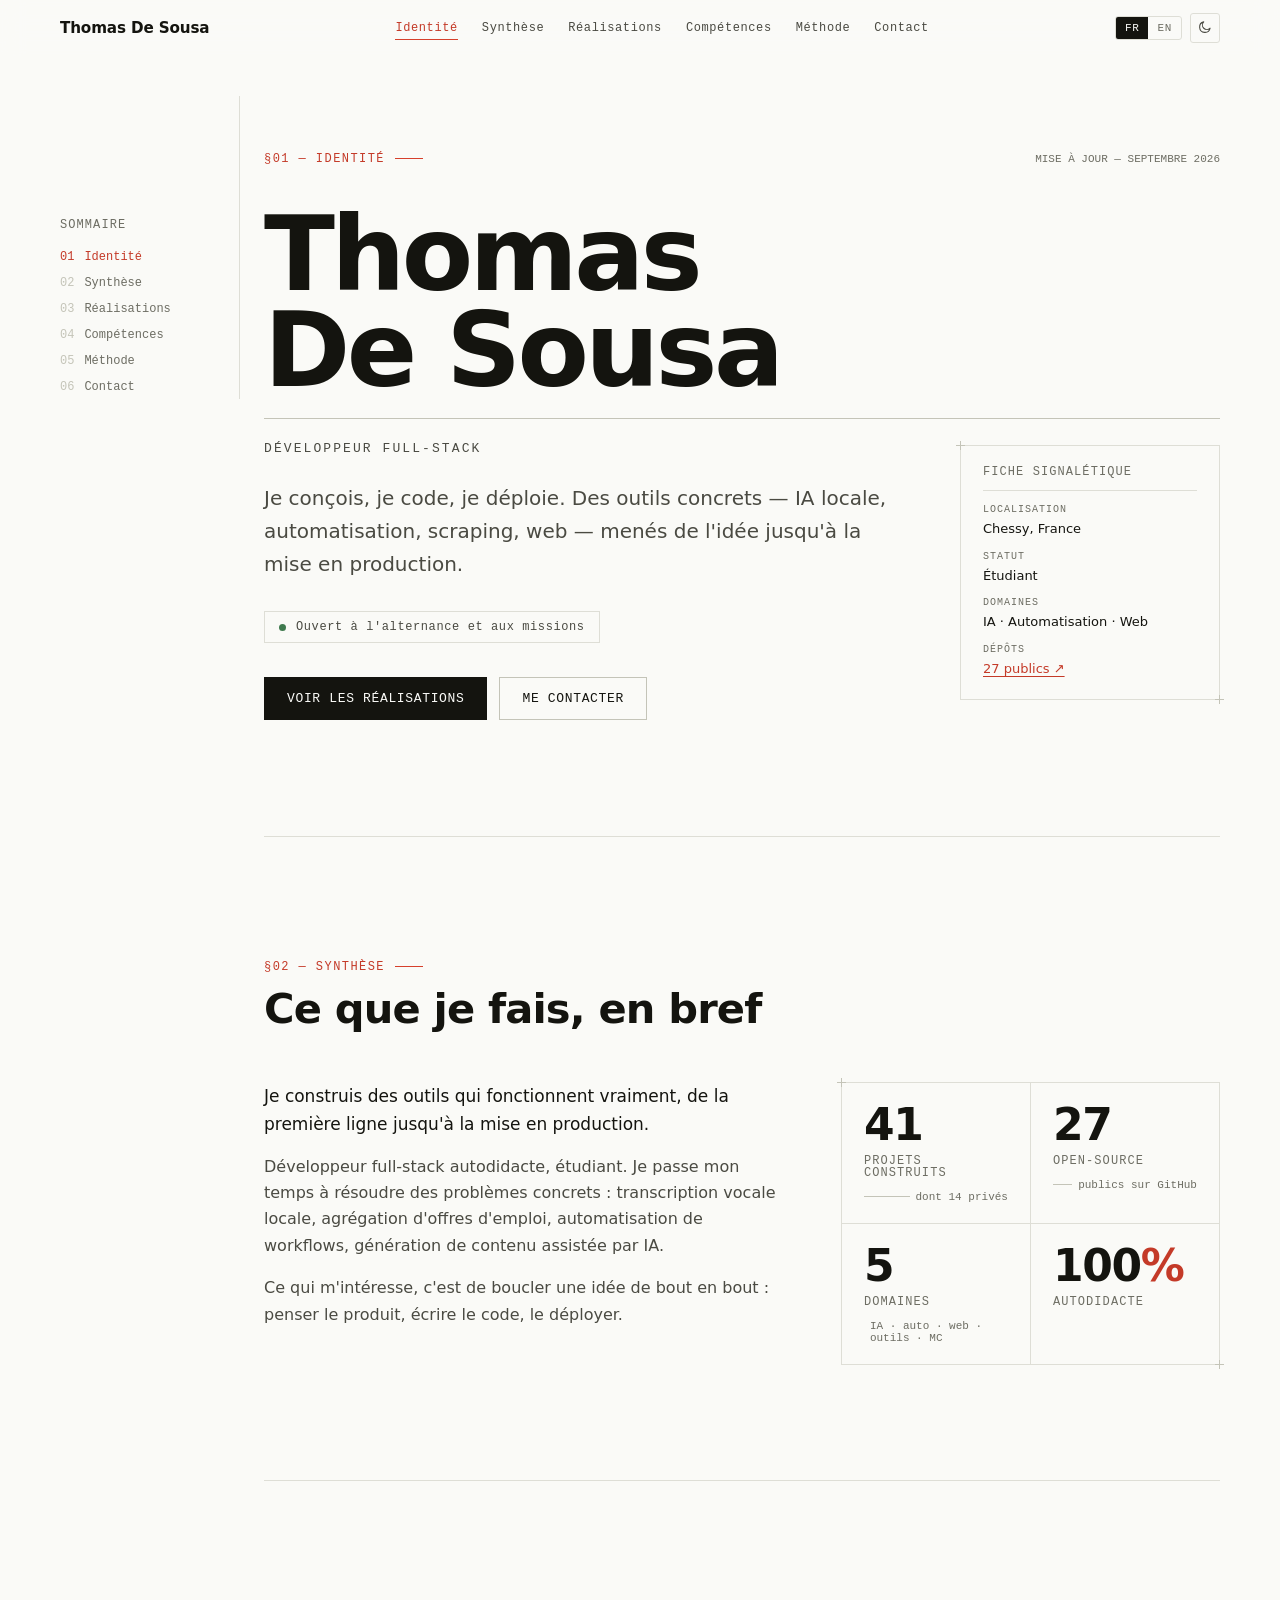
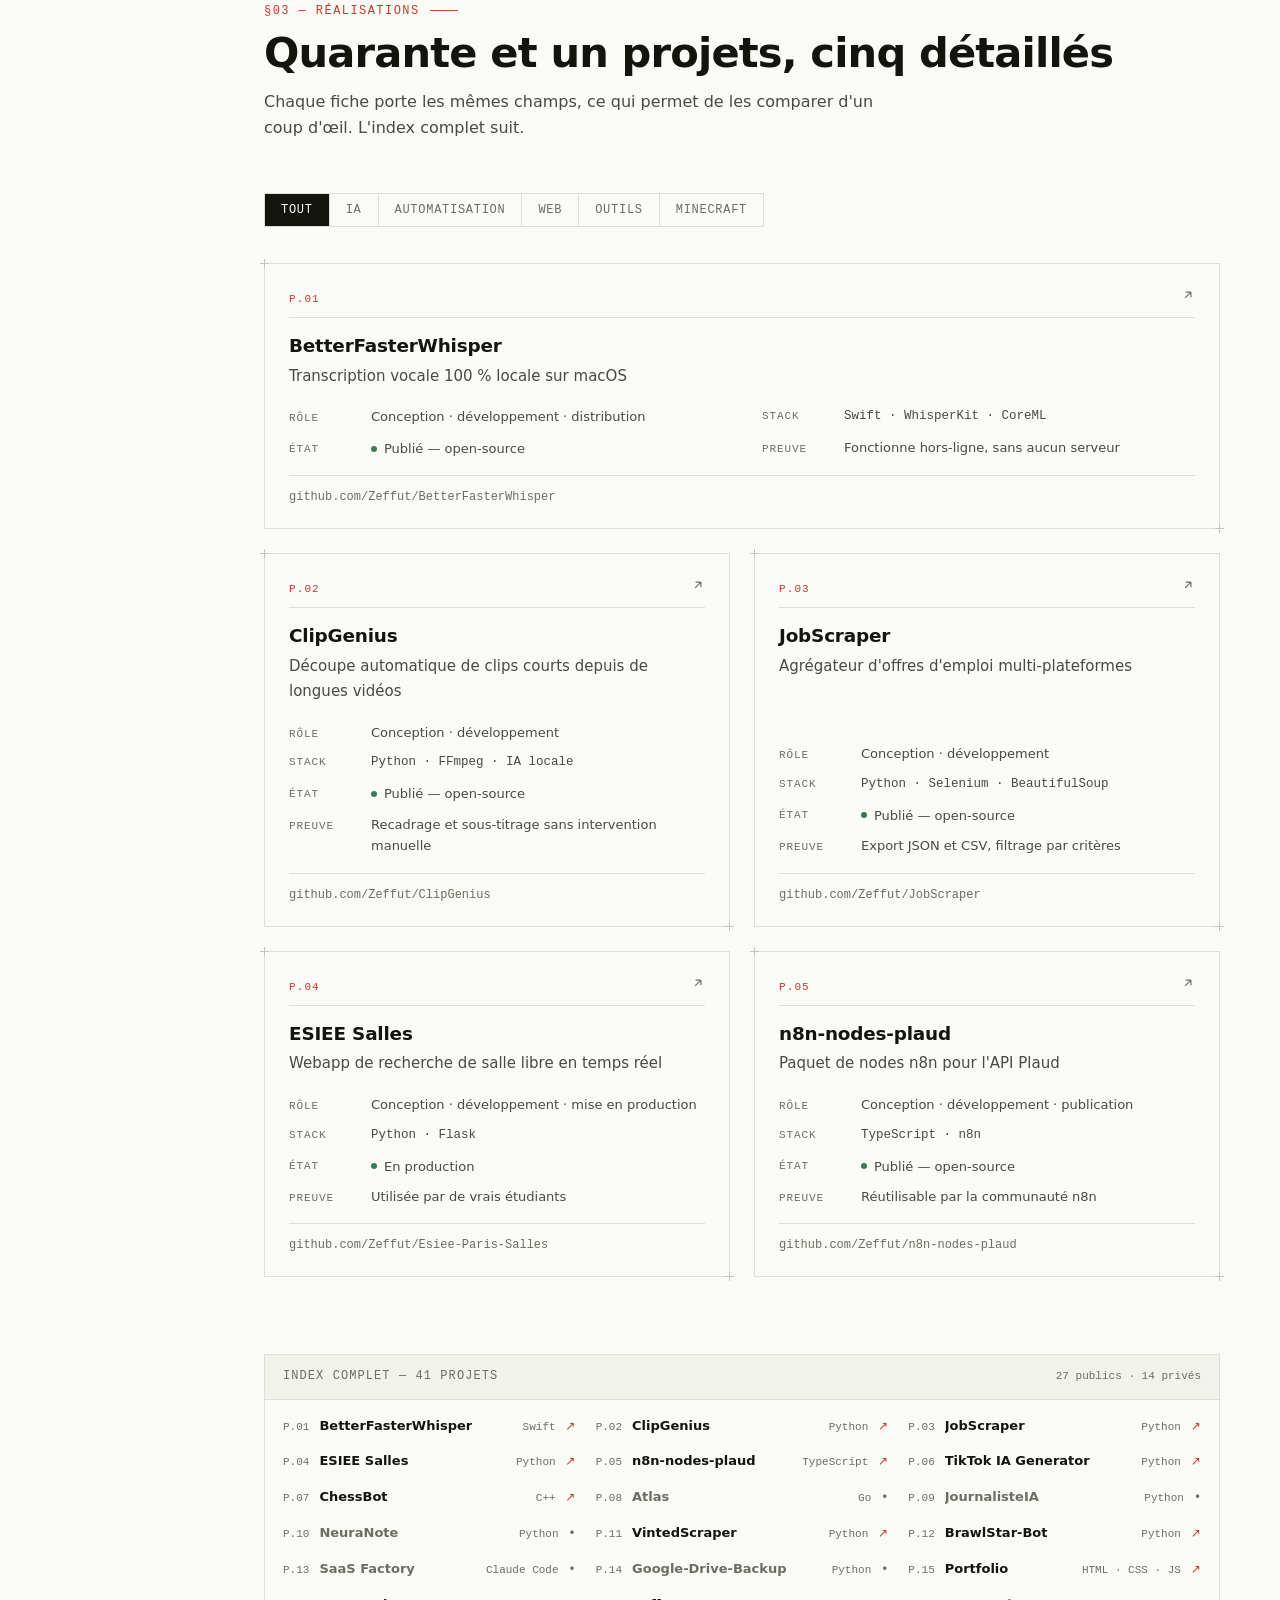
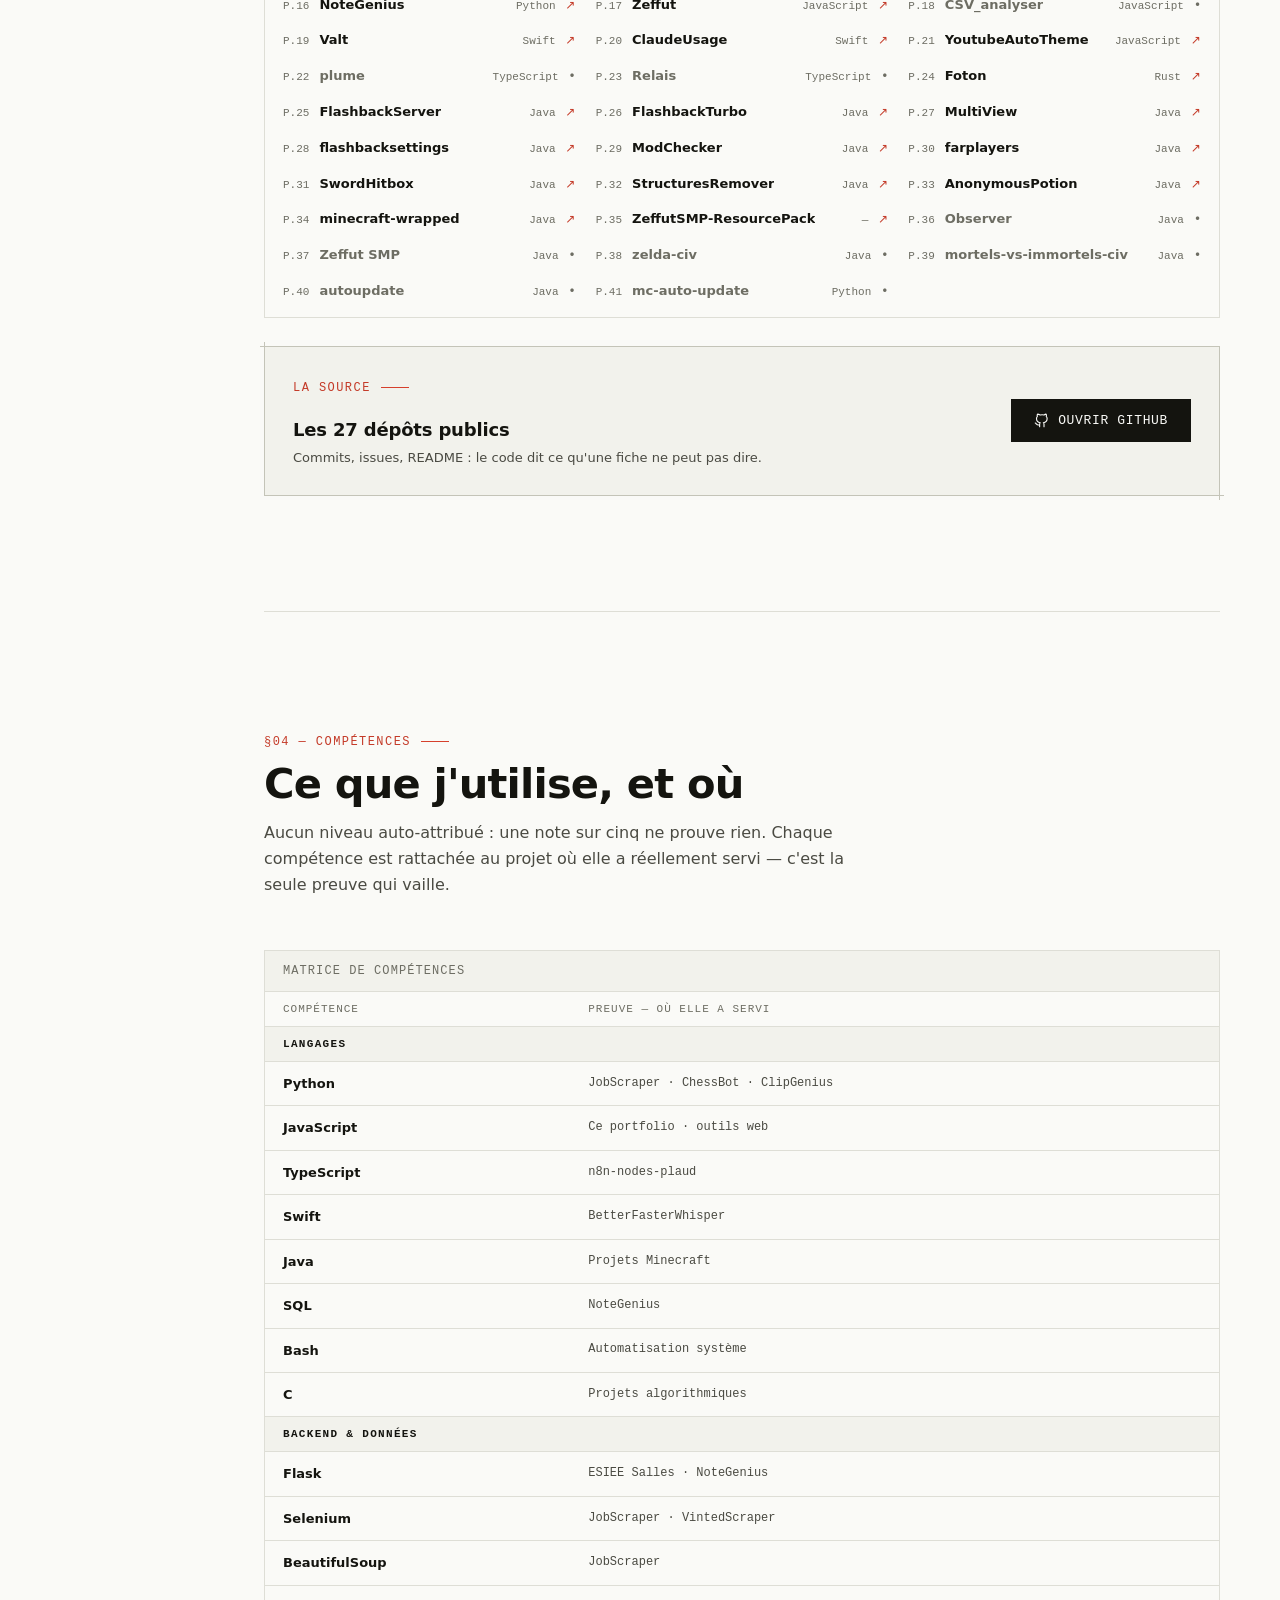
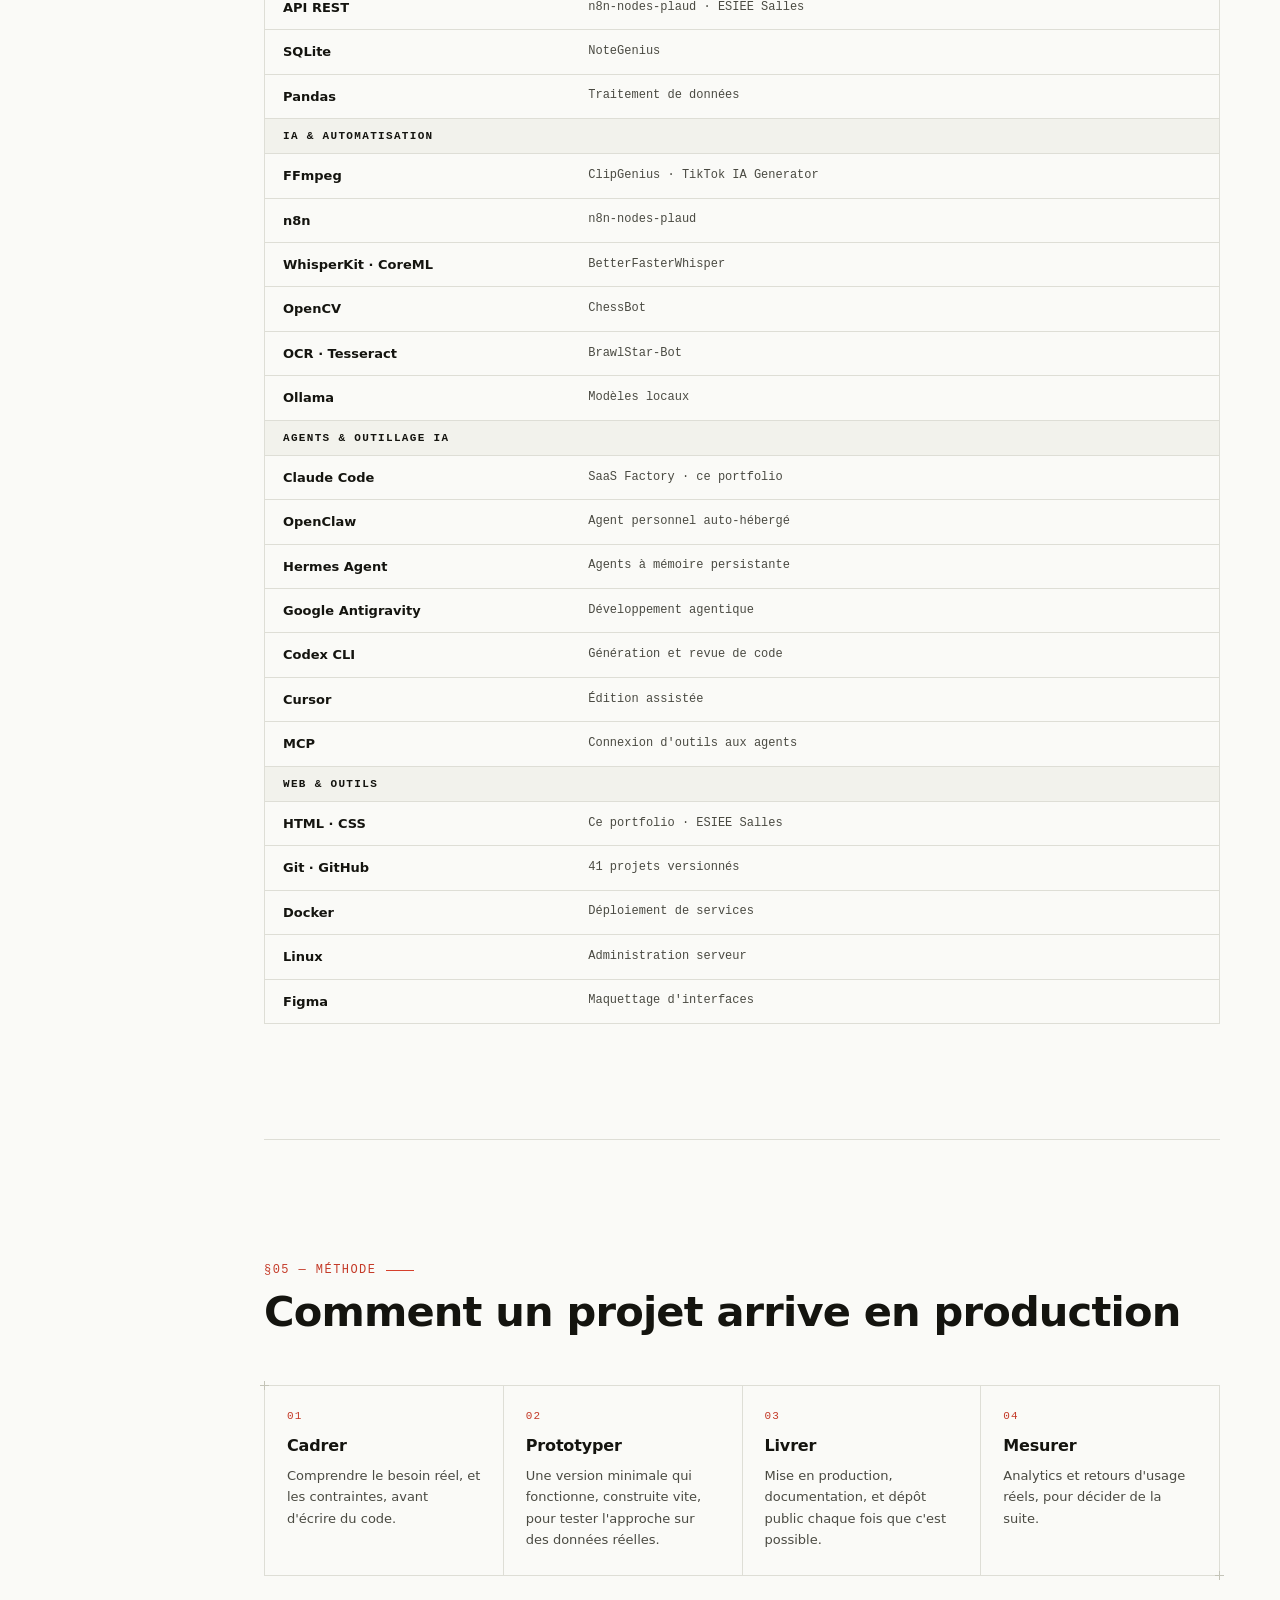
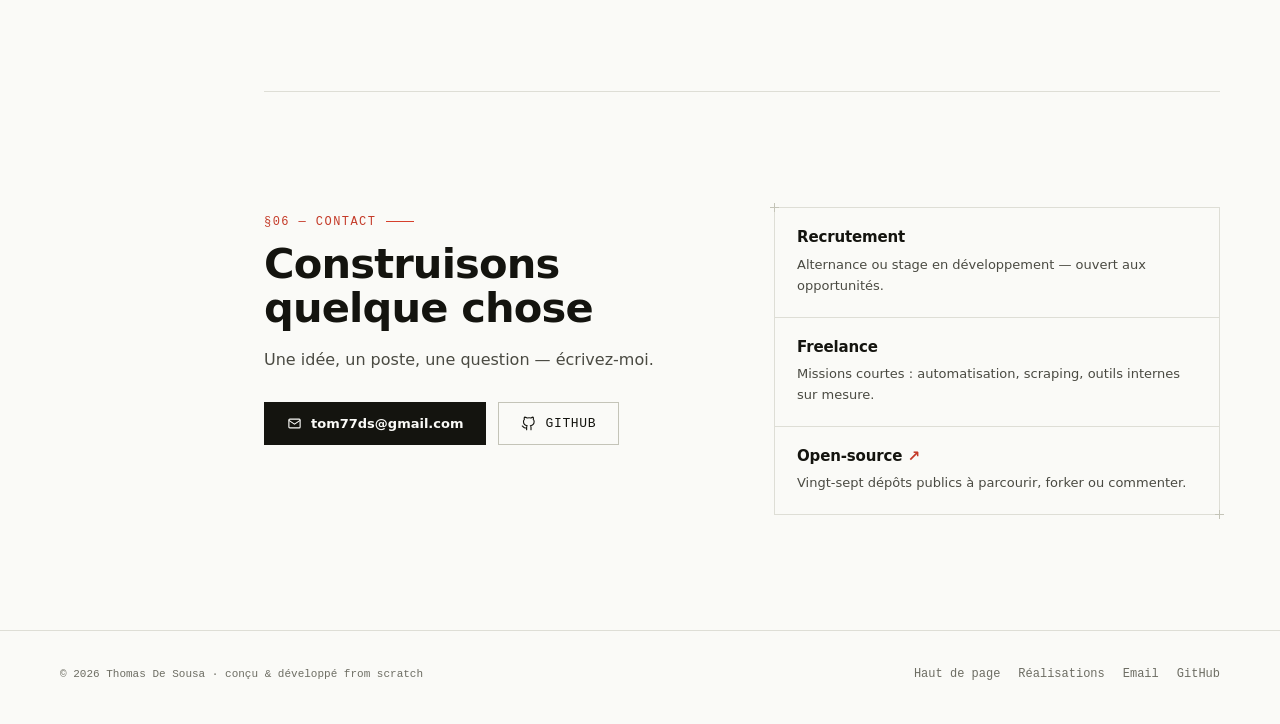
==== commit a970f483: "Passe l'index à 41 projets, en colonnes Le site annonçait quinze projets ; l'API GitHub en compte 47" ====
--- a/index.html
+++ b/index.html
@@ -5,7 +5,7 @@
 <meta name="viewport" content="width=device-width, initial-scale=1">
 <title>Thomas De Sousa — Développeur full-stack</title>
 
-<meta name="description" data-en="Portfolio of Thomas De Sousa, full-stack developer. Fifteen projects carried from idea to production: local AI, automation, scraping, web." content="Portfolio de Thomas De Sousa, développeur full-stack. Quinze projets menés de l'idée à la production : IA locale, automatisation, scraping, web.">
+<meta name="description" data-en="Portfolio of Thomas De Sousa, full-stack developer. Forty-one projects carried from idea to production: local AI, automation, scraping, web." content="Portfolio de Thomas De Sousa, développeur full-stack. Quarante et un projets menés de l'idée à la production : IA locale, automatisation, scraping, web.">
 <meta name="author" content="Thomas De Sousa">
 <meta name="robots" content="index, follow, max-image-preview:large, max-snippet:-1">
 <meta name="color-scheme" content="light dark">
@@ -20,7 +20,7 @@
 <meta property="og:type" content="website">
 <meta property="og:site_name" content="Thomas De Sousa">
 <meta property="og:title" content="Thomas De Sousa — Développeur full-stack">
-<meta property="og:description" content="Quinze projets menés de l'idée à la production : IA locale, automatisation, scraping, web.">
+<meta property="og:description" content="Quarante et un projets menés de l'idée à la production : IA locale, automatisation, scraping, web.">
 <meta property="og:url" content="https://zeffut.fr/">
 <meta property="og:image" content="https://zeffut.fr/og-image.png">
 <meta property="og:image:width" content="1200">
@@ -30,7 +30,7 @@
 <meta property="og:locale:alternate" content="en_US">
 <meta name="twitter:card" content="summary_large_image">
 <meta name="twitter:title" content="Thomas De Sousa — Développeur full-stack">
-<meta name="twitter:description" content="Quinze projets menés de l'idée à la production : IA locale, automatisation, scraping, web.">
+<meta name="twitter:description" content="Quarante et un projets menés de l'idée à la production : IA locale, automatisation, scraping, web.">
 <meta name="twitter:image" content="https://zeffut.fr/og-image.png">
 
 <script type="application/ld+json">
@@ -42,7 +42,7 @@
       "@id": "https://zeffut.fr/#site",
       "url": "https://zeffut.fr/",
       "name": "Thomas De Sousa — Développeur full-stack",
-      "description": "Portfolio de Thomas De Sousa, développeur full-stack. Quinze projets menés de l'idée à la production : IA locale, automatisation, scraping, web.",
+      "description": "Portfolio de Thomas De Sousa, développeur full-stack. Quarante et un projets menés de l'idée à la production : IA locale, automatisation, scraping, web.",
       "inLanguage": ["fr-FR", "en-US"],
       "publisher": { "@id": "https://zeffut.fr/#thomas" }
     },
@@ -59,7 +59,7 @@
       "knowsLanguage": ["fr", "en"],
       "sameAs": ["https://github.com/Zeffut"],
       "mainEntityOfPage": { "@id": "https://zeffut.fr/#site" },
-      "knowsAbout": ["Python", "JavaScript", "TypeScript", "Swift", "Flask",
+      "knowsAbout": ["Python", "JavaScript", "TypeScript", "Swift", "Java", "Rust", "Go", "C++", "Flask",
         "Web scraping", "Automatisation", "Intelligence artificielle locale", "Docker",
         "Claude Code", "OpenClaw", "Hermes Agent", "Google Antigravity", "Codex CLI",
         "Cursor", "Model Context Protocol", "Agents autonomes", "Ollama", "n8n"]
@@ -81,7 +81,7 @@
 <!-- Polices locales -->
 <link rel="preload" href="fonts/Archivo-latin.woff2" as="font" type="font/woff2" crossorigin>
 <link rel="preload" href="fonts/IBMPlexSans-latin.woff2" as="font" type="font/woff2" crossorigin>
-<link rel="stylesheet" href="style.css?v=2026-09-09">
+<link rel="stylesheet" href="style.css?v=2026-09-10">
 
 </head>
 
@@ -179,7 +179,7 @@
             <div><dt data-en="LOCATION">LOCALISATION</dt><dd>Chessy, France</dd></div>
             <div><dt data-en="STATUS">STATUT</dt><dd data-en="Student">Étudiant</dd></div>
             <div><dt data-en="FIELDS">DOMAINES</dt><dd data-en="AI · Automation · Web">IA · Automatisation · Web</dd></div>
-            <div><dt data-en="REPOS">DÉPÔTS</dt><dd><a class="spec-link" href="https://github.com/Zeffut" target="_blank" rel="noopener" data-en="10 public ↗">10 publics ↗</a></dd></div>
+            <div><dt data-en="REPOS">DÉPÔTS</dt><dd><a class="spec-link" href="https://github.com/Zeffut" target="_blank" rel="noopener" data-en="27 public ↗">27 publics ↗</a></dd></div>
           </dl>
         </aside>
       </div>
@@ -207,19 +207,19 @@
 
         <div class="facts stagger marks">
           <div class="fact">
-            <div class="fact-num">15</div>
+            <div class="fact-num">41</div>
             <div class="fact-label label" data-en="Projects built">Projets construits</div>
-            <div class="fact-cote"><span data-en="incl. 5 private">dont 5 privés</span></div>
+            <div class="fact-cote"><span data-en="incl. 14 private">dont 14 privés</span></div>
           </div>
           <div class="fact">
-            <div class="fact-num">10</div>
+            <div class="fact-num">27</div>
             <div class="fact-label label" data-en="Open-source">Open-source</div>
             <div class="fact-cote"><span data-en="public on GitHub">publics sur GitHub</span></div>
           </div>
           <div class="fact">
-            <div class="fact-num">4</div>
+            <div class="fact-num">5</div>
             <div class="fact-label label" data-en="Domains">Domaines</div>
-            <div class="fact-cote"><span data-en="AI · automation · web · bots">IA · auto · web · bots</span></div>
+            <div class="fact-cote"><span data-en="AI · automation · web · tools · Minecraft">IA · auto · web · outils · MC</span></div>
           </div>
           <div class="fact">
             <div class="fact-num">100<span class="accent">%</span></div>
@@ -233,7 +233,7 @@
     <section class="section" id="realisations">
       <div class="sec-head reveal">
         <span class="sec-num">§03 — <span data-en="WORK">RÉALISATIONS</span></span>
-        <h2 data-en="Fifteen projects, five detailed">Quinze projets, cinq détaillés</h2>
+        <h2 data-en="Forty-one projects, five detailed">Quarante et un projets, cinq détaillés</h2>
         <p class="sec-sub" data-en="Every sheet carries the same fields, so they can be compared at a glance. The full index follows.">
           Chaque fiche porte les mêmes champs, ce qui permet de les comparer d'un coup d'œil. L'index complet suit.
         </p>
@@ -244,6 +244,7 @@
         <button type="button" data-filter="ia"   aria-pressed="false" data-en="AI">IA</button>
         <button type="button" data-filter="auto" aria-pressed="false" data-en="Automation">Automatisation</button>
         <button type="button" data-filter="web"  aria-pressed="false" data-en="Web">Web</button>
+        <button type="button" data-filter="outils" aria-pressed="false" data-en="Tools">Outils</button>
         <button type="button" data-filter="mc"   aria-pressed="false" data-en="Minecraft">Minecraft</button>
       </div>
 
@@ -338,41 +339,59 @@
       </div>
 
       <div class="index-wrap reveal">
-        <table class="index-table">
-          <caption class="label" data-en="Full index — 15 projects">Index complet — 15 projets</caption>
-          <thead>
-            <tr>
-              <th scope="col" data-en="Ref.">Réf.</th>
-              <th scope="col" data-en="Project">Projet</th>
-              <th scope="col" data-en="Domain">Domaine</th>
-              <th scope="col">Stack</th>
-              <th scope="col" data-en="State">État</th>
-            </tr>
-          </thead>
-          <tbody>
-            <tr data-cat="ia"><td class="col-ref">P.01</td><td class="col-name"><a href="https://github.com/Zeffut/BetterFasterWhisper" target="_blank" rel="noopener">BetterFasterWhisper</a></td><td class="col-domain" data-en="AI">IA</td><td class="col-stack">Swift · CoreML</td><td data-en="Open-source">Open-source</td></tr>
-            <tr data-cat="ia"><td class="col-ref">P.02</td><td class="col-name"><a href="https://github.com/Zeffut/ClipGenius" target="_blank" rel="noopener">ClipGenius</a></td><td class="col-domain" data-en="AI">IA</td><td class="col-stack">Python · FFmpeg</td><td data-en="Open-source">Open-source</td></tr>
-            <tr data-cat="auto"><td class="col-ref">P.03</td><td class="col-name"><a href="https://github.com/Zeffut/JobScraper" target="_blank" rel="noopener">JobScraper</a></td><td class="col-domain" data-en="Automation">Automatisation</td><td class="col-stack">Python · Selenium</td><td data-en="Open-source">Open-source</td></tr>
-            <tr data-cat="web"><td class="col-ref">P.04</td><td class="col-name"><a href="https://github.com/Zeffut/Esiee-Paris-Salles" target="_blank" rel="noopener">ESIEE Salles</a></td><td class="col-domain">Web</td><td class="col-stack">Python · Flask</td><td data-en="In production">En production</td></tr>
-            <tr data-cat="auto"><td class="col-ref">P.05</td><td class="col-name"><a href="https://github.com/Zeffut/n8n-nodes-plaud" target="_blank" rel="noopener">n8n-nodes-plaud</a></td><td class="col-domain" data-en="Automation">Automatisation</td><td class="col-stack">TypeScript · n8n</td><td data-en="Open-source">Open-source</td></tr>
-            <tr data-cat="auto"><td class="col-ref">P.06</td><td class="col-name"><a href="https://github.com/Zeffut/VintedScraper" target="_blank" rel="noopener">VintedScraper</a></td><td class="col-domain" data-en="Automation">Automatisation</td><td class="col-stack">Python · Telegram · Notion</td><td data-en="Open-source">Open-source</td></tr>
-            <tr data-cat="ia"><td class="col-ref">P.07</td><td class="col-name"><a href="https://github.com/Zeffut/ChessBot" target="_blank" rel="noopener">ChessBot</a></td><td class="col-domain" data-en="AI">IA</td><td class="col-stack">Python · OpenCV · Stockfish</td><td data-en="Open-source">Open-source</td></tr>
-            <tr data-cat="auto"><td class="col-ref">P.08</td><td class="col-name"><a href="https://github.com/Zeffut/BrawlStar-Bot" target="_blank" rel="noopener">BrawlStar-Bot</a></td><td class="col-domain" data-en="Automation">Automatisation</td><td class="col-stack">Python · Tesseract</td><td data-en="Open-source">Open-source</td></tr>
-            <tr data-cat="ia"><td class="col-ref">P.09</td><td class="col-name"><a href="https://github.com/Zeffut/tiktok_ia_generator" target="_blank" rel="noopener">TikTok IA Generator</a></td><td class="col-domain" data-en="AI">IA</td><td class="col-stack">Python · FFmpeg</td><td data-en="Open-source">Open-source</td></tr>
-            <tr data-cat="web"><td class="col-ref">P.10</td><td class="col-name"><a href="https://github.com/Zeffut/NoteGenius" target="_blank" rel="noopener">NoteGenius</a></td><td class="col-domain">Web</td><td class="col-stack">Python · Flask · SQLite</td><td data-en="Open-source">Open-source</td></tr>
-            <tr data-cat="auto"><td class="col-ref">P.11</td><td class="col-name">SaaS Factory</td><td class="col-domain" data-en="Automation">Automatisation</td><td class="col-stack">Claude Code</td><td><span class="state state-private"><span class="dot" aria-hidden="true"></span><span data-en="Private">Privé</span></span></td></tr>
-            <tr data-cat="web"><td class="col-ref">P.12</td><td class="col-name">NeuraNote</td><td class="col-domain">Web</td><td class="col-stack" data-en="Application · AI">Application · IA</td><td><span class="state state-private"><span class="dot" aria-hidden="true"></span><span data-en="Private">Privé</span></span></td></tr>
-            <tr data-cat="ia"><td class="col-ref">P.13</td><td class="col-name">JournalisteIA</td><td class="col-domain" data-en="AI">IA</td><td class="col-stack" data-en="AI · NLP">IA · NLP</td><td><span class="state state-private"><span class="dot" aria-hidden="true"></span><span data-en="Private">Privé</span></span></td></tr>
-            <tr data-cat="mc"><td class="col-ref">P.14</td><td class="col-name">Observer</td><td class="col-domain">Minecraft</td><td class="col-stack">—</td><td><span class="state state-private"><span class="dot" aria-hidden="true"></span><span data-en="Private">Privé</span></span></td></tr>
-            <tr data-cat="mc"><td class="col-ref">P.15</td><td class="col-name">Zeffut SMP</td><td class="col-domain">Minecraft</td><td class="col-stack" data-en="Server administration">Administration serveur</td><td><span class="state state-private"><span class="dot" aria-hidden="true"></span><span data-en="Private">Privé</span></span></td></tr>
-          </tbody>
-        </table>
+        <div class="index-head">
+          <span class="label" data-en="Full index — 41 projects">Index complet — 41 projets</span>
+          <span class="index-legend annot" data-en="27 public · 14 private">27 publics · 14 privés</span>
+        </div>
+        <ul class="index-grid">
+          <li data-cat="ia"><a href="https://github.com/Zeffut/BetterFasterWhisper" target="_blank" rel="noopener"><span class="ix-ref">P.01</span><span class="ix-name">BetterFasterWhisper</span><span class="ix-tech">Swift</span></a></li>
+          <li data-cat="ia"><a href="https://github.com/Zeffut/ClipGenius" target="_blank" rel="noopener"><span class="ix-ref">P.02</span><span class="ix-name">ClipGenius</span><span class="ix-tech">Python</span></a></li>
+          <li data-cat="auto"><a href="https://github.com/Zeffut/JobScraper" target="_blank" rel="noopener"><span class="ix-ref">P.03</span><span class="ix-name">JobScraper</span><span class="ix-tech">Python</span></a></li>
+          <li data-cat="web"><a href="https://github.com/Zeffut/Esiee-Paris-Salles" target="_blank" rel="noopener"><span class="ix-ref">P.04</span><span class="ix-name">ESIEE Salles</span><span class="ix-tech">Python</span></a></li>
+          <li data-cat="auto"><a href="https://github.com/Zeffut/n8n-nodes-plaud" target="_blank" rel="noopener"><span class="ix-ref">P.05</span><span class="ix-name">n8n-nodes-plaud</span><span class="ix-tech">TypeScript</span></a></li>
+          <li data-cat="ia"><a href="https://github.com/Zeffut/tiktok_ia_generator" target="_blank" rel="noopener"><span class="ix-ref">P.06</span><span class="ix-name">TikTok IA Generator</span><span class="ix-tech">Python</span></a></li>
+          <li data-cat="ia"><a href="https://github.com/Zeffut/ChessBot" target="_blank" rel="noopener"><span class="ix-ref">P.07</span><span class="ix-name">ChessBot</span><span class="ix-tech">C++</span></a></li>
+          <li data-cat="ia"><span class="ix-priv"><span class="ix-ref">P.08</span><span class="ix-name">Atlas</span><span class="ix-tech">Go</span></span></li>
+          <li data-cat="ia"><span class="ix-priv"><span class="ix-ref">P.09</span><span class="ix-name">JournalisteIA</span><span class="ix-tech">Python</span></span></li>
+          <li data-cat="ia"><span class="ix-priv"><span class="ix-ref">P.10</span><span class="ix-name">NeuraNote</span><span class="ix-tech">Python</span></span></li>
+          <li data-cat="auto"><a href="https://github.com/Zeffut/VintedScraper" target="_blank" rel="noopener"><span class="ix-ref">P.11</span><span class="ix-name">VintedScraper</span><span class="ix-tech">Python</span></a></li>
+          <li data-cat="auto"><a href="https://github.com/Zeffut/BrawlStar-Bot" target="_blank" rel="noopener"><span class="ix-ref">P.12</span><span class="ix-name">BrawlStar-Bot</span><span class="ix-tech">Python</span></a></li>
+          <li data-cat="auto"><span class="ix-priv"><span class="ix-ref">P.13</span><span class="ix-name">SaaS Factory</span><span class="ix-tech">Claude Code</span></span></li>
+          <li data-cat="auto"><span class="ix-priv"><span class="ix-ref">P.14</span><span class="ix-name">Google-Drive-Backup</span><span class="ix-tech">Python</span></span></li>
+          <li data-cat="web"><a href="https://github.com/Zeffut/Portfolio" target="_blank" rel="noopener"><span class="ix-ref">P.15</span><span class="ix-name">Portfolio</span><span class="ix-tech">HTML · CSS · JS</span></a></li>
+          <li data-cat="web"><a href="https://github.com/Zeffut/NoteGenius" target="_blank" rel="noopener"><span class="ix-ref">P.16</span><span class="ix-name">NoteGenius</span><span class="ix-tech">Python</span></a></li>
+          <li data-cat="web"><a href="https://github.com/Zeffut/Zeffut" target="_blank" rel="noopener"><span class="ix-ref">P.17</span><span class="ix-name">Zeffut</span><span class="ix-tech">JavaScript</span></a></li>
+          <li data-cat="web"><span class="ix-priv"><span class="ix-ref">P.18</span><span class="ix-name">CSV_analyser</span><span class="ix-tech">JavaScript</span></span></li>
+          <li data-cat="outils"><a href="https://github.com/Zeffut/Valt" target="_blank" rel="noopener"><span class="ix-ref">P.19</span><span class="ix-name">Valt</span><span class="ix-tech">Swift</span></a></li>
+          <li data-cat="outils"><a href="https://github.com/Zeffut/ClaudeUsage" target="_blank" rel="noopener"><span class="ix-ref">P.20</span><span class="ix-name">ClaudeUsage</span><span class="ix-tech">Swift</span></a></li>
+          <li data-cat="outils"><a href="https://github.com/Zeffut/YoutubeAutoTheme" target="_blank" rel="noopener"><span class="ix-ref">P.21</span><span class="ix-name">YoutubeAutoTheme</span><span class="ix-tech">JavaScript</span></a></li>
+          <li data-cat="outils"><span class="ix-priv"><span class="ix-ref">P.22</span><span class="ix-name">plume</span><span class="ix-tech">TypeScript</span></span></li>
+          <li data-cat="outils"><span class="ix-priv"><span class="ix-ref">P.23</span><span class="ix-name">Relais</span><span class="ix-tech">TypeScript</span></span></li>
+          <li data-cat="mc"><a href="https://github.com/Zeffut/Foton" target="_blank" rel="noopener"><span class="ix-ref">P.24</span><span class="ix-name">Foton</span><span class="ix-tech">Rust</span></a></li>
+          <li data-cat="mc"><a href="https://github.com/Zeffut/FlashbackServer" target="_blank" rel="noopener"><span class="ix-ref">P.25</span><span class="ix-name">FlashbackServer</span><span class="ix-tech">Java</span></a></li>
+          <li data-cat="mc"><a href="https://github.com/Zeffut/FlashbackTurbo" target="_blank" rel="noopener"><span class="ix-ref">P.26</span><span class="ix-name">FlashbackTurbo</span><span class="ix-tech">Java</span></a></li>
+          <li data-cat="mc"><a href="https://github.com/Zeffut/MultiView" target="_blank" rel="noopener"><span class="ix-ref">P.27</span><span class="ix-name">MultiView</span><span class="ix-tech">Java</span></a></li>
+          <li data-cat="mc"><a href="https://github.com/Zeffut/flashbacksettings" target="_blank" rel="noopener"><span class="ix-ref">P.28</span><span class="ix-name">flashbacksettings</span><span class="ix-tech">Java</span></a></li>
+          <li data-cat="mc"><a href="https://github.com/Zeffut/ModChecker" target="_blank" rel="noopener"><span class="ix-ref">P.29</span><span class="ix-name">ModChecker</span><span class="ix-tech">Java</span></a></li>
+          <li data-cat="mc"><a href="https://github.com/Zeffut/farplayers" target="_blank" rel="noopener"><span class="ix-ref">P.30</span><span class="ix-name">farplayers</span><span class="ix-tech">Java</span></a></li>
+          <li data-cat="mc"><a href="https://github.com/Zeffut/SwordHitbox" target="_blank" rel="noopener"><span class="ix-ref">P.31</span><span class="ix-name">SwordHitbox</span><span class="ix-tech">Java</span></a></li>
+          <li data-cat="mc"><a href="https://github.com/Zeffut/StructuresRemover" target="_blank" rel="noopener"><span class="ix-ref">P.32</span><span class="ix-name">StructuresRemover</span><span class="ix-tech">Java</span></a></li>
+          <li data-cat="mc"><a href="https://github.com/Zeffut/AnonymousPotion" target="_blank" rel="noopener"><span class="ix-ref">P.33</span><span class="ix-name">AnonymousPotion</span><span class="ix-tech">Java</span></a></li>
+          <li data-cat="mc"><a href="https://github.com/Zeffut/minecraft-wrapped" target="_blank" rel="noopener"><span class="ix-ref">P.34</span><span class="ix-name">minecraft-wrapped</span><span class="ix-tech">Java</span></a></li>
+          <li data-cat="mc"><a href="https://github.com/Zeffut/ZeffutSMP-ResourcePack" target="_blank" rel="noopener"><span class="ix-ref">P.35</span><span class="ix-name">ZeffutSMP-ResourcePack</span><span class="ix-tech">—</span></a></li>
+          <li data-cat="mc"><span class="ix-priv"><span class="ix-ref">P.36</span><span class="ix-name">Observer</span><span class="ix-tech">Java</span></span></li>
+          <li data-cat="mc"><span class="ix-priv"><span class="ix-ref">P.37</span><span class="ix-name">Zeffut SMP</span><span class="ix-tech">Java</span></span></li>
+          <li data-cat="mc"><span class="ix-priv"><span class="ix-ref">P.38</span><span class="ix-name">zelda-civ</span><span class="ix-tech">Java</span></span></li>
+          <li data-cat="mc"><span class="ix-priv"><span class="ix-ref">P.39</span><span class="ix-name">mortels-vs-immortels-civ</span><span class="ix-tech">Java</span></span></li>
+          <li data-cat="mc"><span class="ix-priv"><span class="ix-ref">P.40</span><span class="ix-name">autoupdate</span><span class="ix-tech">Java</span></span></li>
+          <li data-cat="mc"><span class="ix-priv"><span class="ix-ref">P.41</span><span class="ix-name">mc-auto-update</span><span class="ix-tech">Python</span></span></li>
+        </ul>
       </div>
 
       <a class="repos-cta marks reveal" href="https://github.com/Zeffut" target="_blank" rel="noopener">
         <div class="repos-cta-text">
           <span class="sec-num" data-en="THE SOURCE">LA SOURCE</span>
-          <h3 data-en="The ten public repositories">Les dix dépôts publics</h3>
+          <h3 data-en="The 27 public repositories">Les 27 dépôts publics</h3>
           <p data-en="Commits, issues, README: the code says what a record sheet cannot.">
             Commits, issues, README : le code dit ce qu'une fiche ne peut pas dire.
           </p>
@@ -441,7 +460,7 @@
 
             <tr class="grp"><th scope="rowgroup" colspan="2" data-en="WEB &amp; TOOLING">WEB &amp; OUTILS</th></tr>
             <tr><td class="col-skill">HTML · CSS</td><td class="col-proof" data-en="This portfolio · ESIEE Salles">Ce portfolio · ESIEE Salles</td></tr>
-            <tr><td class="col-skill">Git · GitHub</td><td class="col-proof" data-en="15 versioned projects">15 projets versionnés</td></tr>
+            <tr><td class="col-skill">Git · GitHub</td><td class="col-proof" data-en="41 versioned projects">41 projets versionnés</td></tr>
             <tr><td class="col-skill">Docker</td><td class="col-proof" data-en="Service deployment">Déploiement de services</td></tr>
             <tr><td class="col-skill">Linux</td><td class="col-proof" data-en="Server administration">Administration serveur</td></tr>
             <tr><td class="col-skill">Figma</td><td class="col-proof" data-en="Interface mockups">Maquettage d'interfaces</td></tr>
@@ -513,7 +532,7 @@
           </div>
           <a class="door door-link" href="https://github.com/Zeffut" target="_blank" rel="noopener">
             <h3>Open-source <span class="door-arrow" aria-hidden="true">↗</span></h3>
-            <p data-en="Ten public repositories to browse, fork or comment on.">Dix dépôts publics à parcourir, forker ou commenter.</p>
+            <p data-en="27 public repositories to browse, fork or comment on.">Vingt-sept dépôts publics à parcourir, forker ou commenter.</p>
           </a>
         </div>
       </div>
@@ -550,6 +569,6 @@
 posthog.register({app:'portfolio'});
 </script>
 
-<script src="script.js?v=2026-09-09"></script>
+<script src="script.js?v=2026-09-10"></script>
 </body>
 </html>
--- a/style.css
+++ b/style.css
@@ -678,46 +678,64 @@
 .sheet:hover .sheet-link { color: var(--accent-text); }
 
 /* --------------------------------------------------------------------------
-   16. INDEX DES RÉALISATIONS — le tableau est le format documentaire
-   -------------------------------------------------------------------------- */
-.index-wrap { overflow-x: auto; border: 1px solid var(--rule); }
-
-.index-table { min-width: 660px; font-size: .8125rem; }
-.index-table caption {
-    text-align: left;
+   16. INDEX DES RÉALISATIONS — quarante et un projets.
+   Une ligne par projet empilait 1 150 px de tableau : illisible, et la
+   section écrasait le reste de la page. Le même contenu en colonnes tient
+   en un tiers de la hauteur, et le regard balaie au lieu de dérouler.
+   -------------------------------------------------------------------------- */
+.index-wrap { border: 1px solid var(--rule); }
+
+.index-head {
+    display: flex;
+    align-items: baseline;
+    justify-content: space-between;
+    gap: 16px;
+    flex-wrap: wrap;
     padding: 14px 18px;
     border-bottom: 1px solid var(--rule);
     background: var(--bg-alt);
 }
-.index-table th {
-    text-align: left;
-    padding: 11px 18px;
-    font: 500 .6875rem var(--f-mono);
-    letter-spacing: .09em;
-    text-transform: uppercase;
+.index-legend { color: var(--ink-3); }
+
+.index-grid {
+    list-style: none;
+    display: grid;
+    grid-template-columns: repeat(auto-fill, minmax(272px, 1fr));
+    gap: 0;
+    padding: 8px;
+}
+.index-grid li { min-width: 0; }
+
+/* Un dépôt ouvrable est un lien, un projet privé n'en est pas un : la
+   différence doit se voir avant le clic, pas après. */
+.index-grid a, .index-grid .ix-priv {
+    display: flex;
+    align-items: baseline;
+    gap: 10px;
+    padding: 7px 10px;
+    font-size: .8125rem;
+    transition: background .15s var(--ease), color .15s var(--ease);
+}
+.index-grid a:hover { background: var(--bg-alt); color: var(--accent-text); }
+.index-grid a::after { content: "↗"; color: var(--accent-text); font-size: .75rem; }
+.index-grid .ix-priv { color: var(--ink-3); }
+.index-grid .ix-priv::after {
+    content: "•";
     color: var(--ink-3);
-    border-bottom: 1px solid var(--rule);
+    font-size: .75rem;
+}
+
+.ix-ref  { font: 500 .6875rem var(--f-mono); color: var(--ink-3); flex-shrink: 0; }
+.ix-name { font-weight: 600; color: inherit; overflow: hidden; text-overflow: ellipsis; white-space: nowrap; }
+.index-grid a .ix-name { color: var(--ink); }
+.index-grid a:hover .ix-name { color: var(--accent-text); }
+.ix-tech {
+    margin-left: auto;
+    font: 400 .6875rem var(--f-mono);
+    color: var(--ink-3);
+    flex-shrink: 0;
     white-space: nowrap;
 }
-.index-table td {
-    padding: 12px 18px;
-    border-bottom: 1px solid var(--rule);
-    color: var(--ink-2);
-    vertical-align: baseline;
-}
-.index-table tbody tr:last-child td { border-bottom: 0; }
-.index-table tbody tr { transition: background .18s var(--ease); }
-.index-table tbody tr:hover { background: var(--bg-alt); }
-
-.index-table .col-ref { font: 500 .6875rem var(--f-mono); color: var(--ink-3); white-space: nowrap; }
-.index-table .col-name { color: var(--ink); font-weight: 600; }
-.index-table .col-name a { transition: color .2s var(--ease); }
-/* Dix lignes mènent à un dépôt, cinq n'ont rien à ouvrir : le chevron dit
-   lesquelles, sinon le lecteur teste au hasard. */
-.index-table .col-name a::after { content: " ↗"; color: var(--accent-text); }
-.index-table .col-name a:hover { color: var(--accent-text); text-decoration: underline; text-underline-offset: 3px; }
-.index-table .col-stack { font-family: var(--f-mono); font-size: .75rem; }
-.index-table .col-domain { font-family: var(--f-mono); font-size: .75rem; text-transform: uppercase; letter-spacing: .05em; }
 
 /* Ligne masquée par le filtre */
 .is-hidden { display: none; }
@@ -948,11 +966,17 @@
     h1 { font-size: 32pt; }
     h2 { font-size: 16pt; }
 
-    /* Le papier n'a pas de survol : la destination s'écrit. */
+    /* Le papier n'a pas de survol : la destination s'écrit. Mais déplier
+       27 adresses dans l'index les rendrait toutes illisibles ; elles se
+       déduisent du nom, et le rappel de fin de §03 porte l'adresse du profil. */
     .sheet, .skills-wrap, .index-wrap, .spec { border: 1px solid #BBB; }
-    .skills-wrap, .index-wrap { overflow: visible; }
-    .index-table .col-name a::after,
+    .skills-wrap { overflow: visible; }
+    .index-grid { grid-template-columns: repeat(2, 1fr); }
+    .index-grid a::after { content: ""; }
+    .index-grid .ix-priv::after { content: " (privé)"; font-size: 8pt; }
+    .repos-cta::after,
     .contact-actions a[href^="http"]::after { content: " (" attr(href) ")"; font-size: 8pt; color: #444; }
+    .repos-cta-btn { display: none; }
 
     /* La page A4 est plus étroite qu'un écran. */
     .sheets { grid-template-columns: repeat(2, 1fr); }
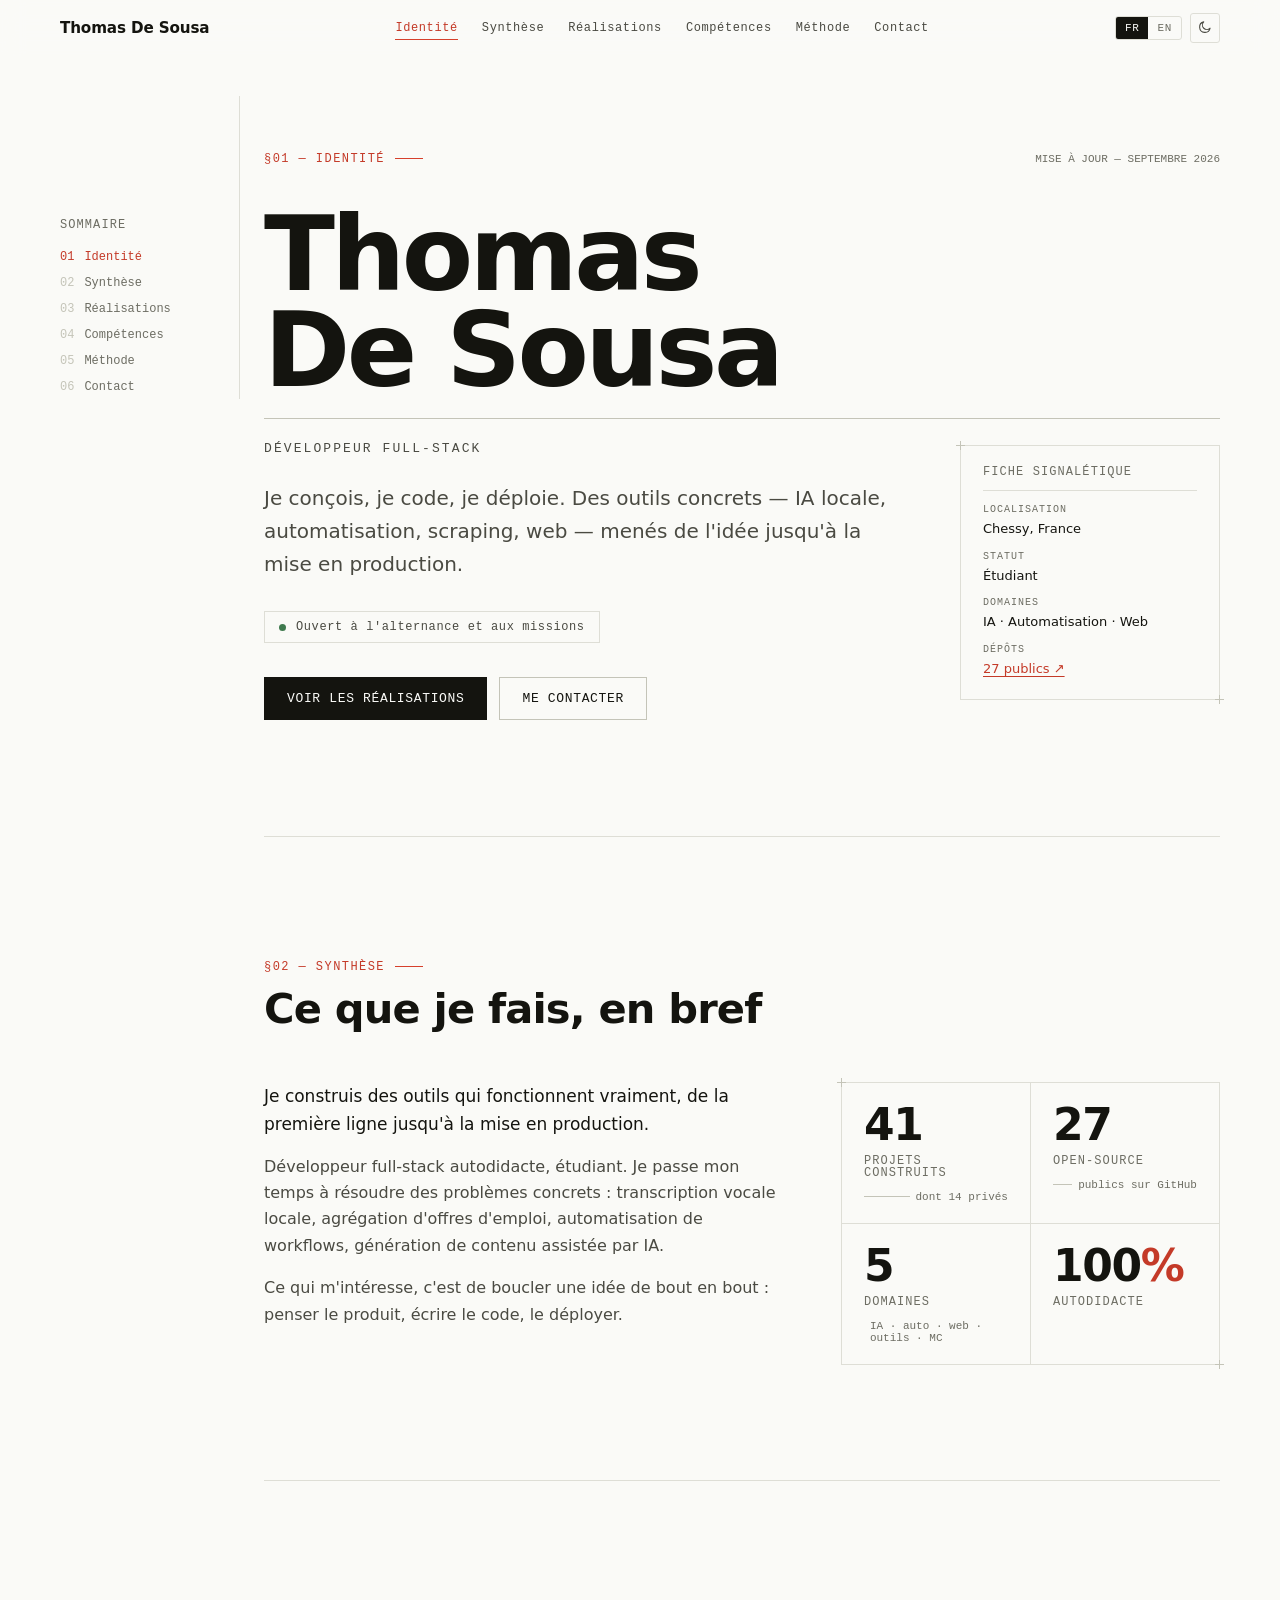
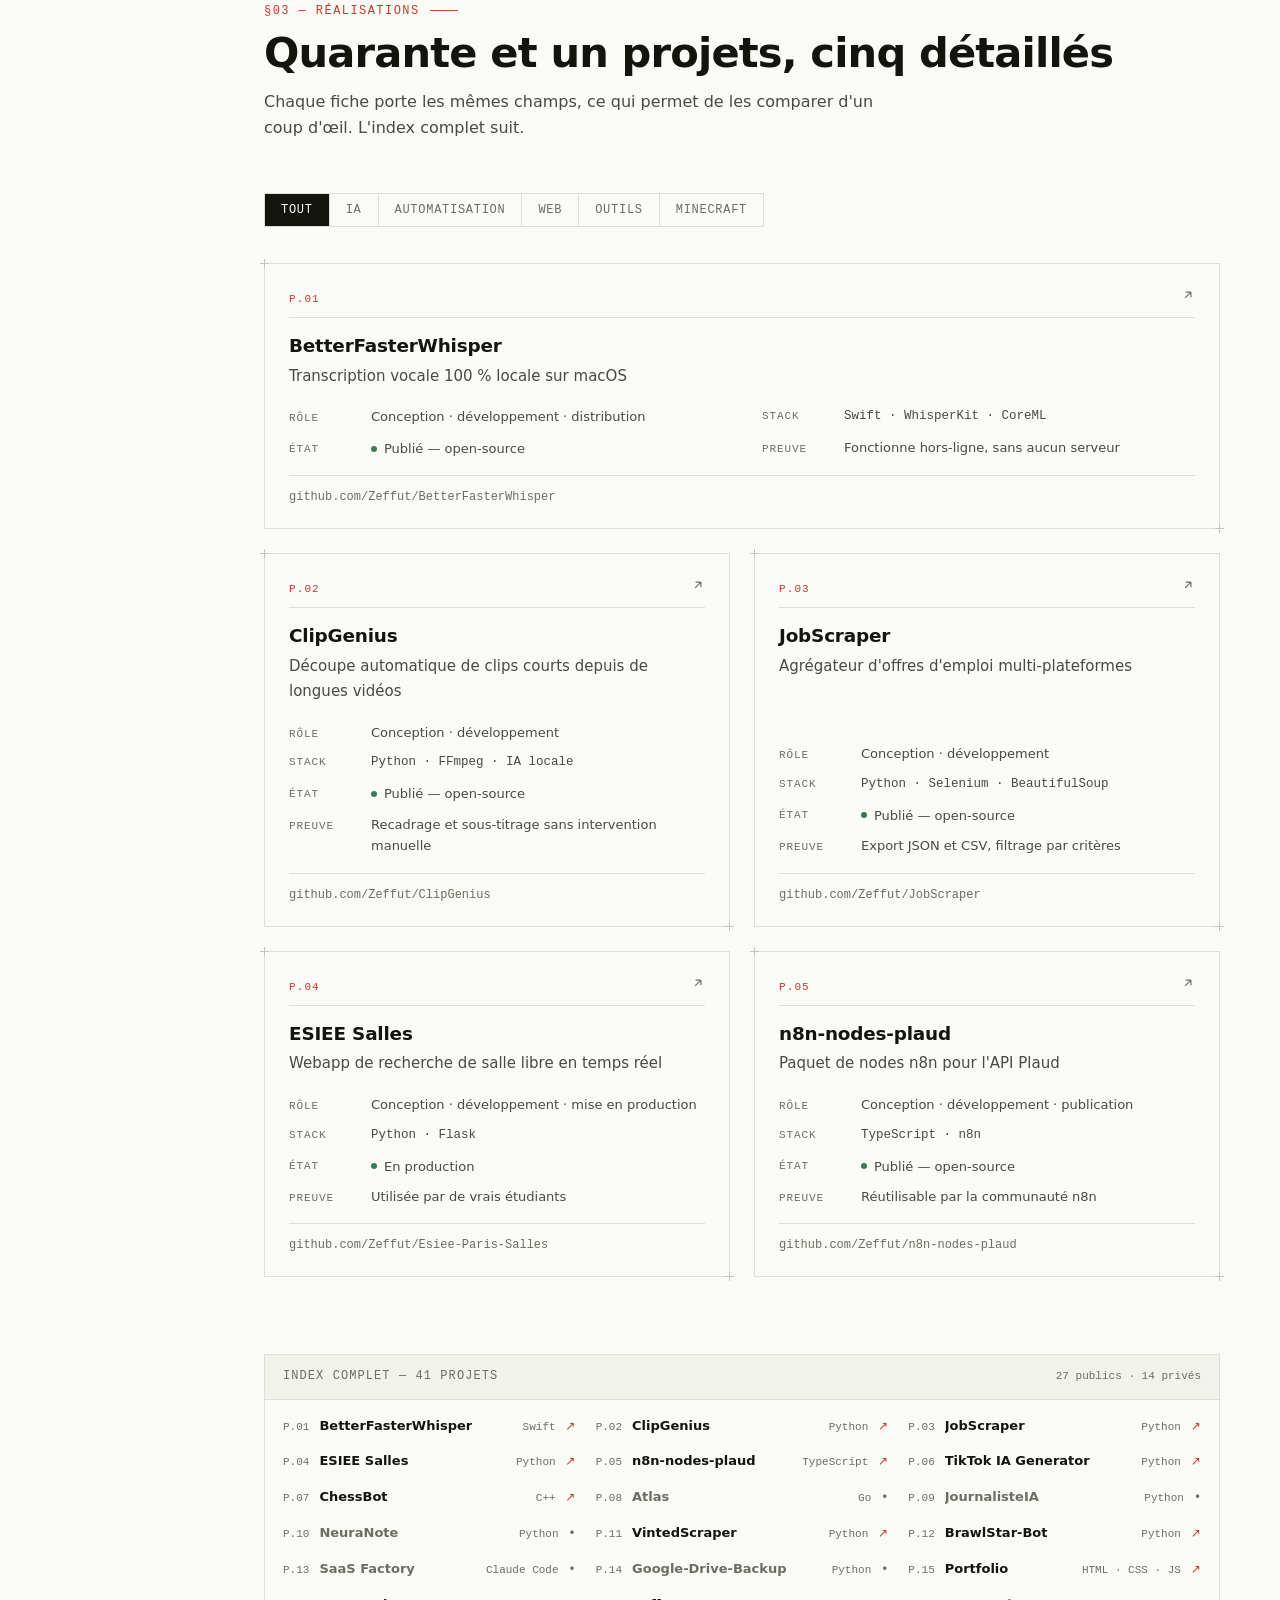
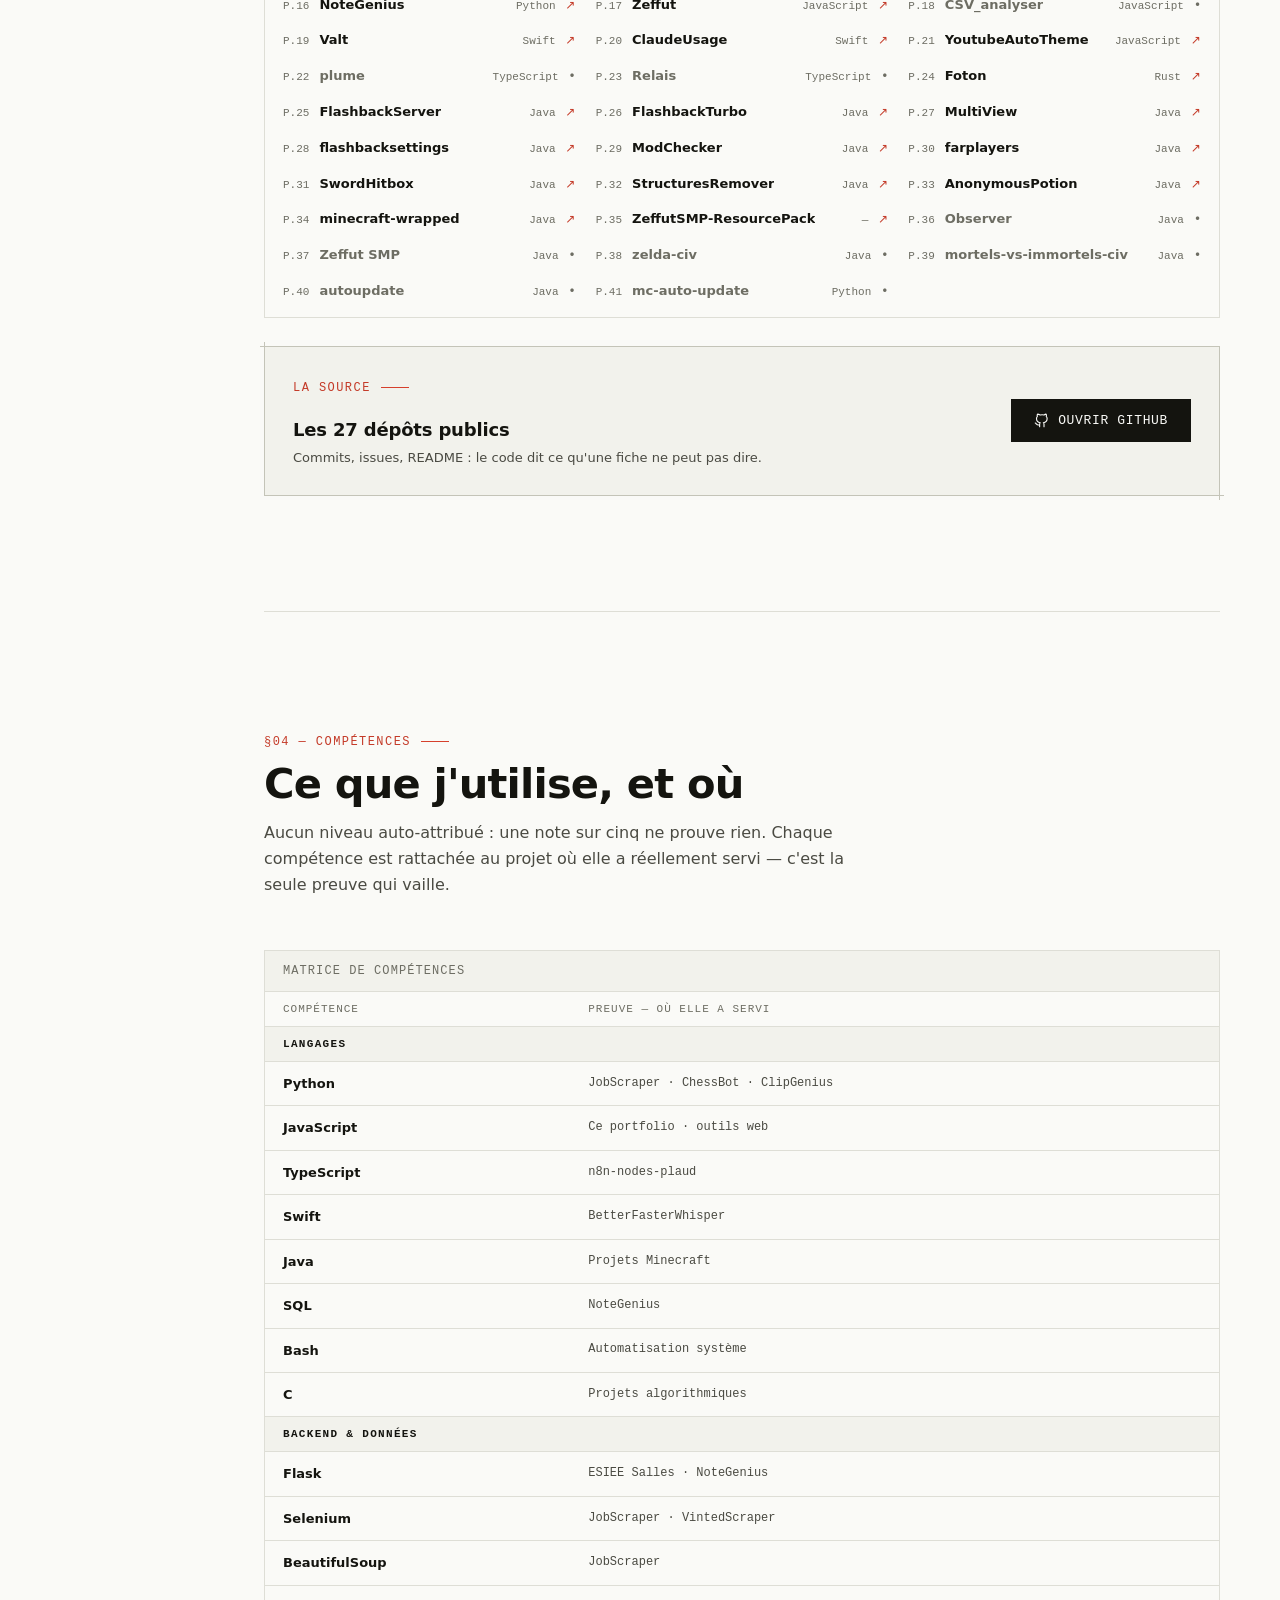
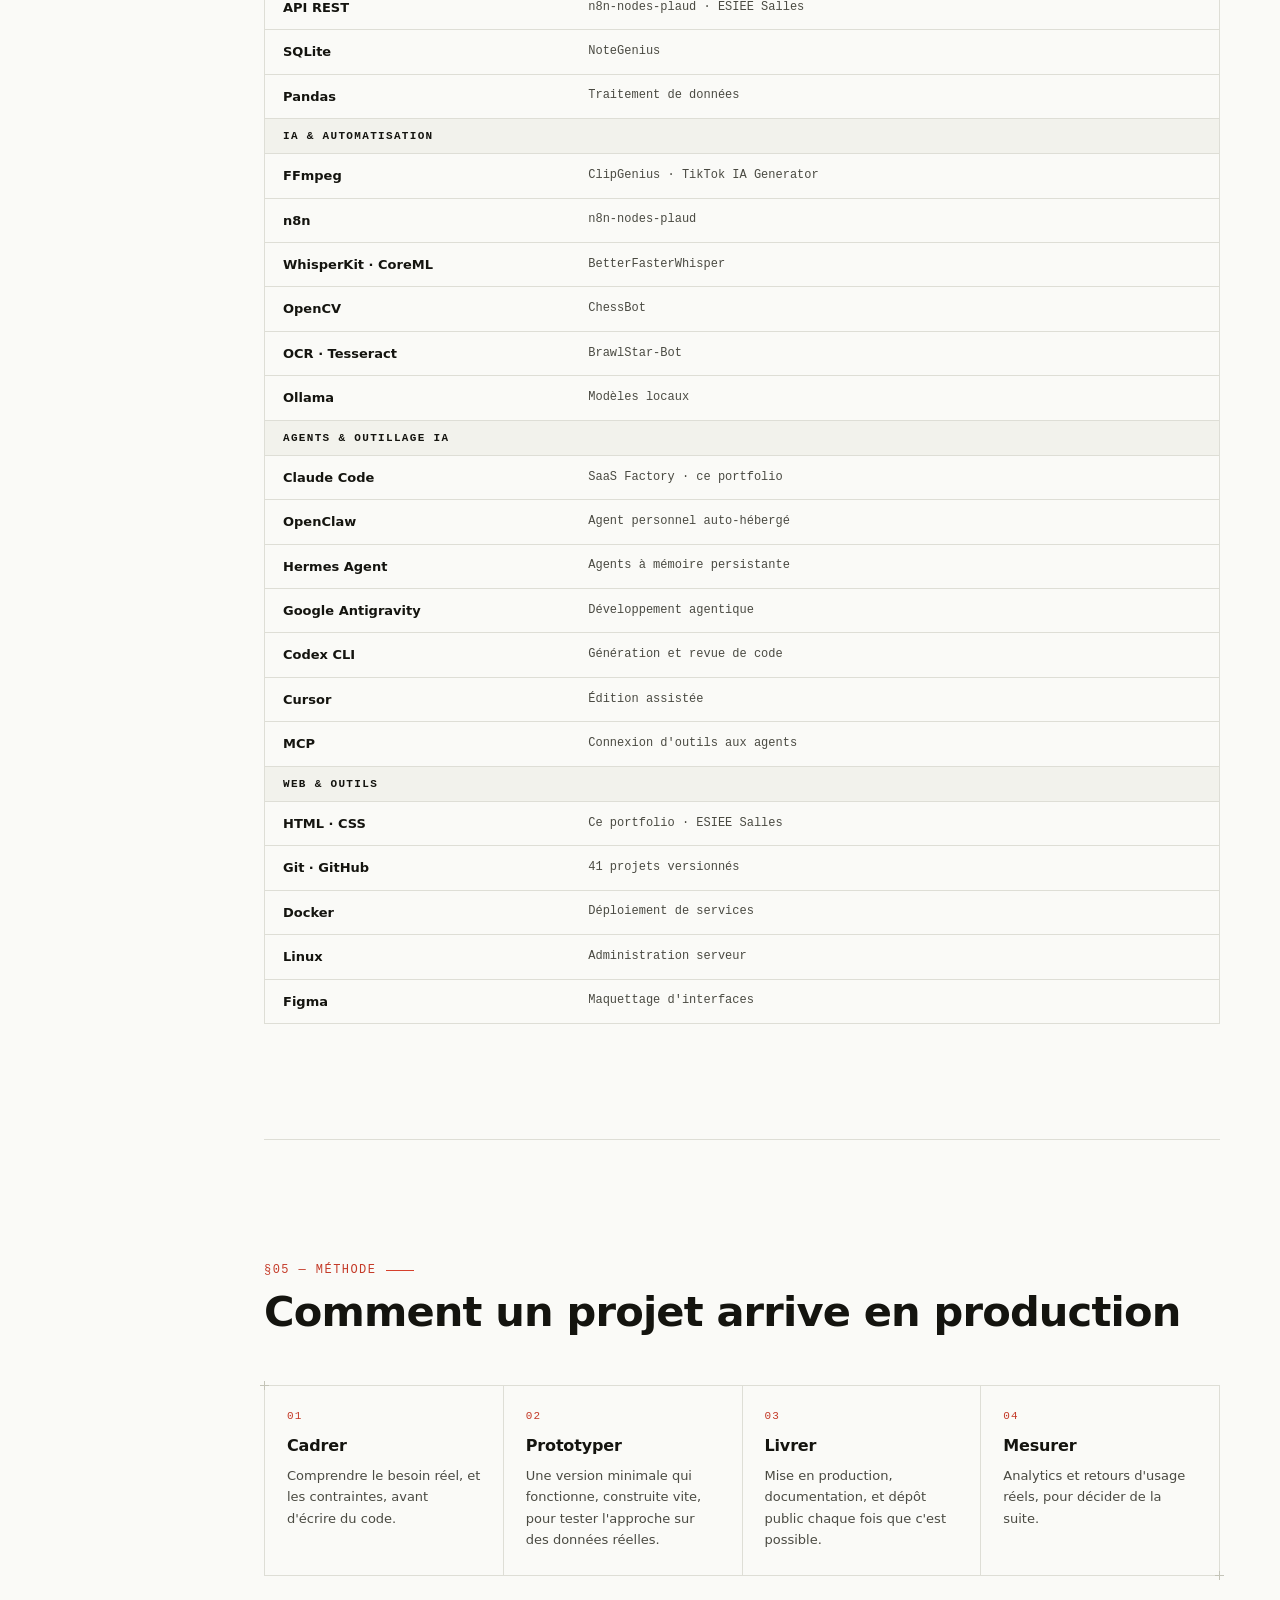
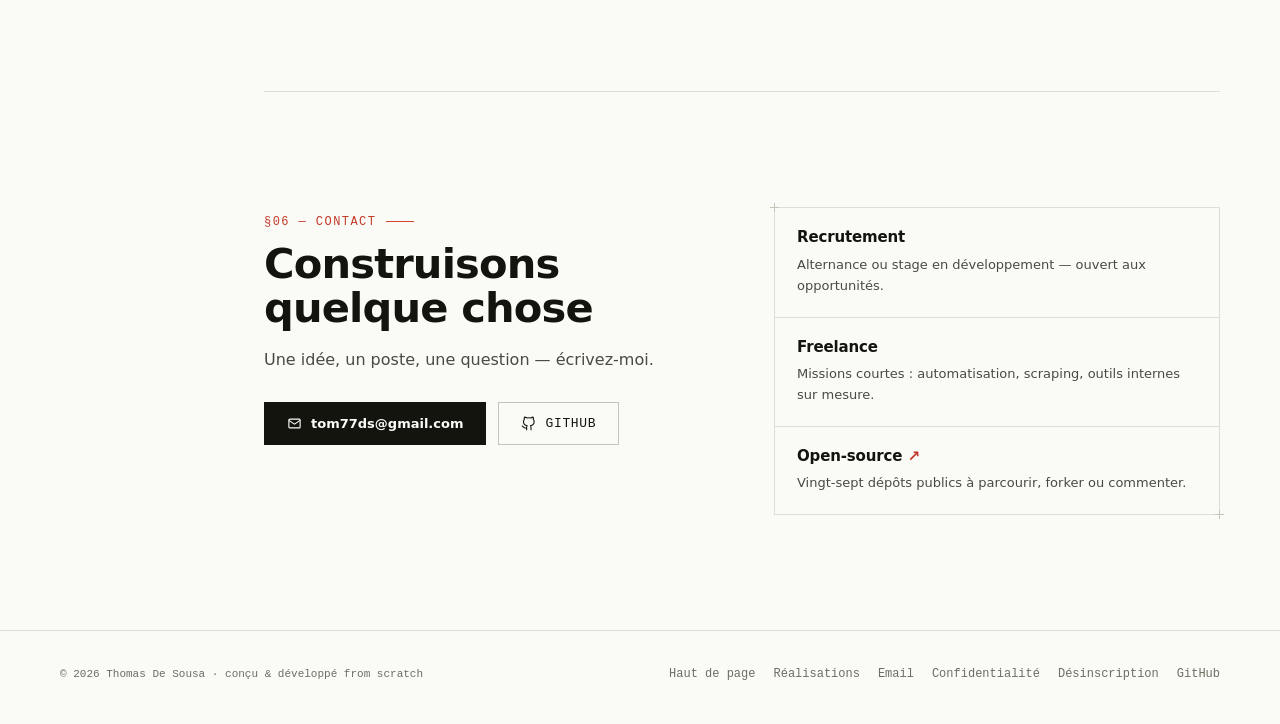
==== commit 3d3b9357: "feat: add closer compliance pages" ====
--- a/index.html
+++ b/index.html
@@ -548,6 +548,8 @@
       <a href="#identite" data-en="Back to top">Haut de page</a>
       <a href="#realisations" data-en="Work">Réalisations</a>
       <a href="mailto:tom77ds@gmail.com">Email</a>
+      <a href="/privacy.html" data-en="Privacy">Confidentialité</a>
+      <a href="/unsubscribe.html" data-en="Unsubscribe">Désinscription</a>
       <a href="https://github.com/Zeffut" target="_blank" rel="noopener">GitHub</a>
     </div>
   </div>
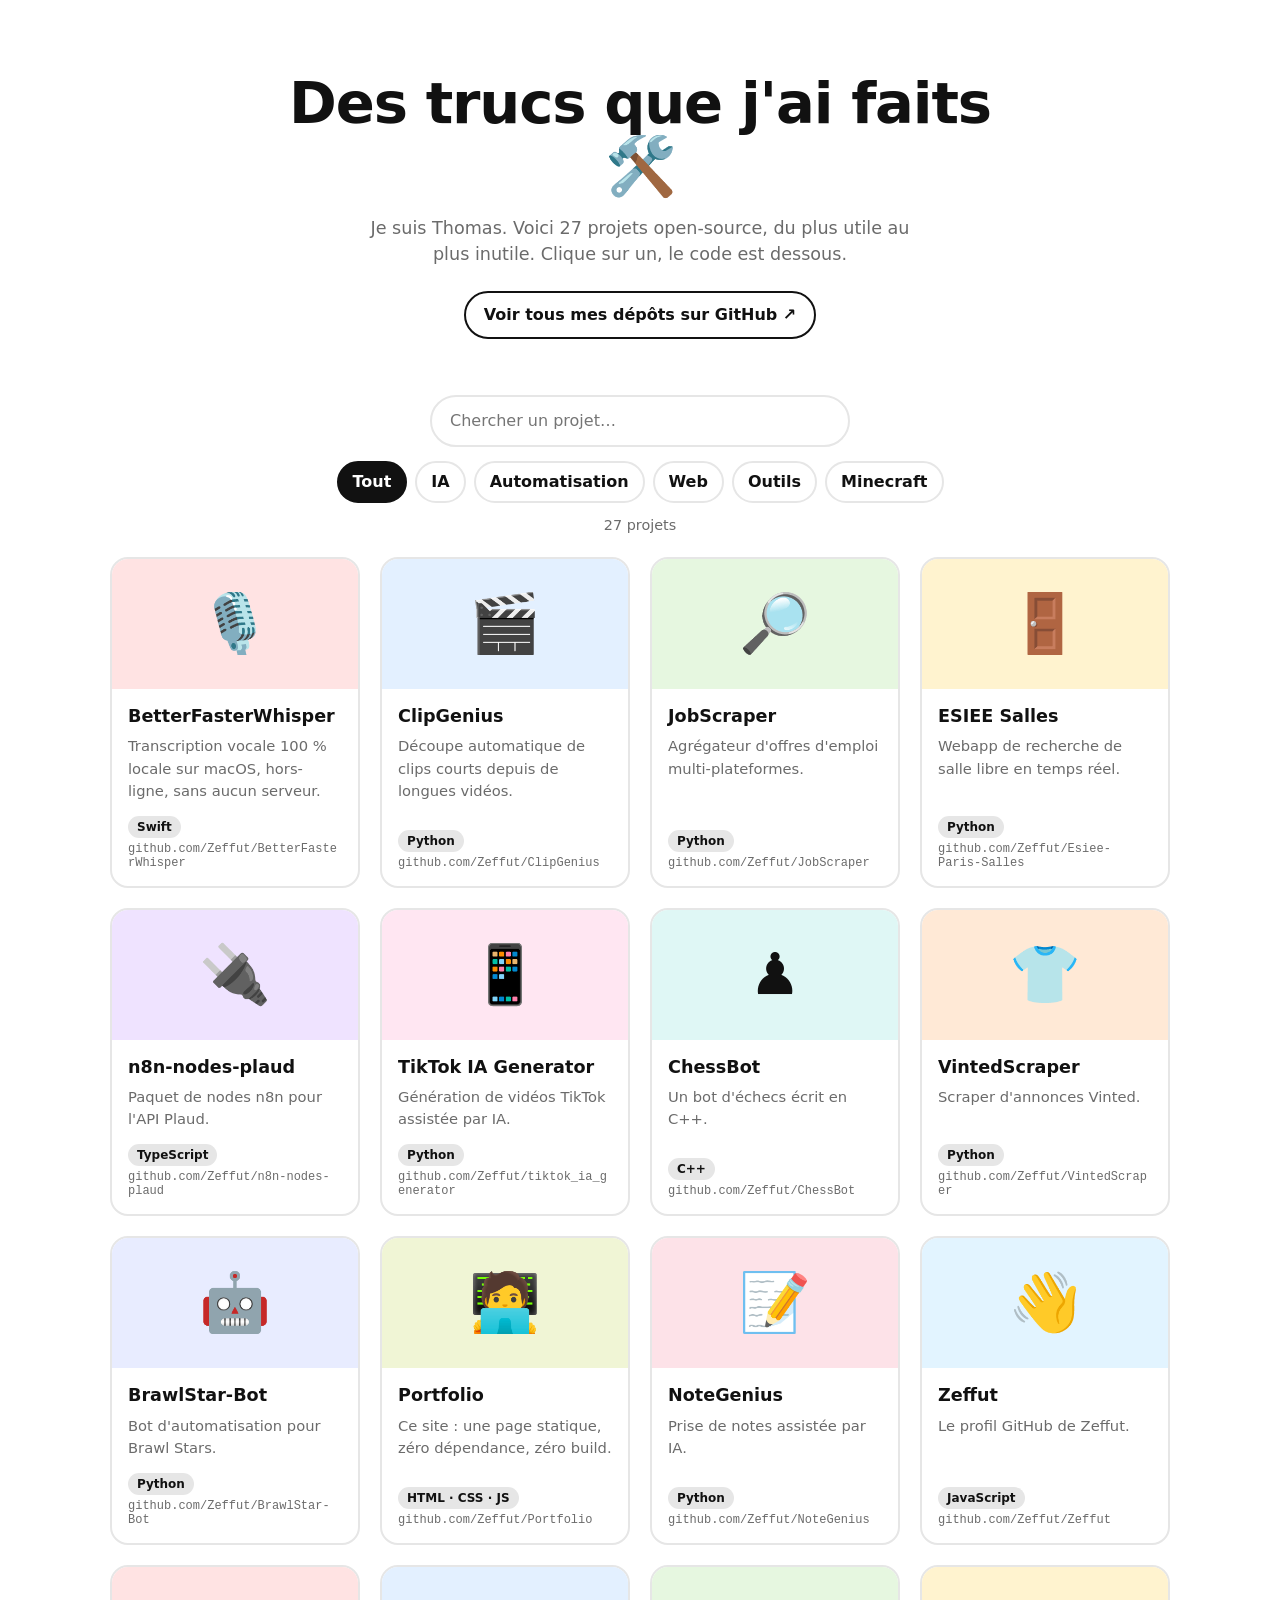
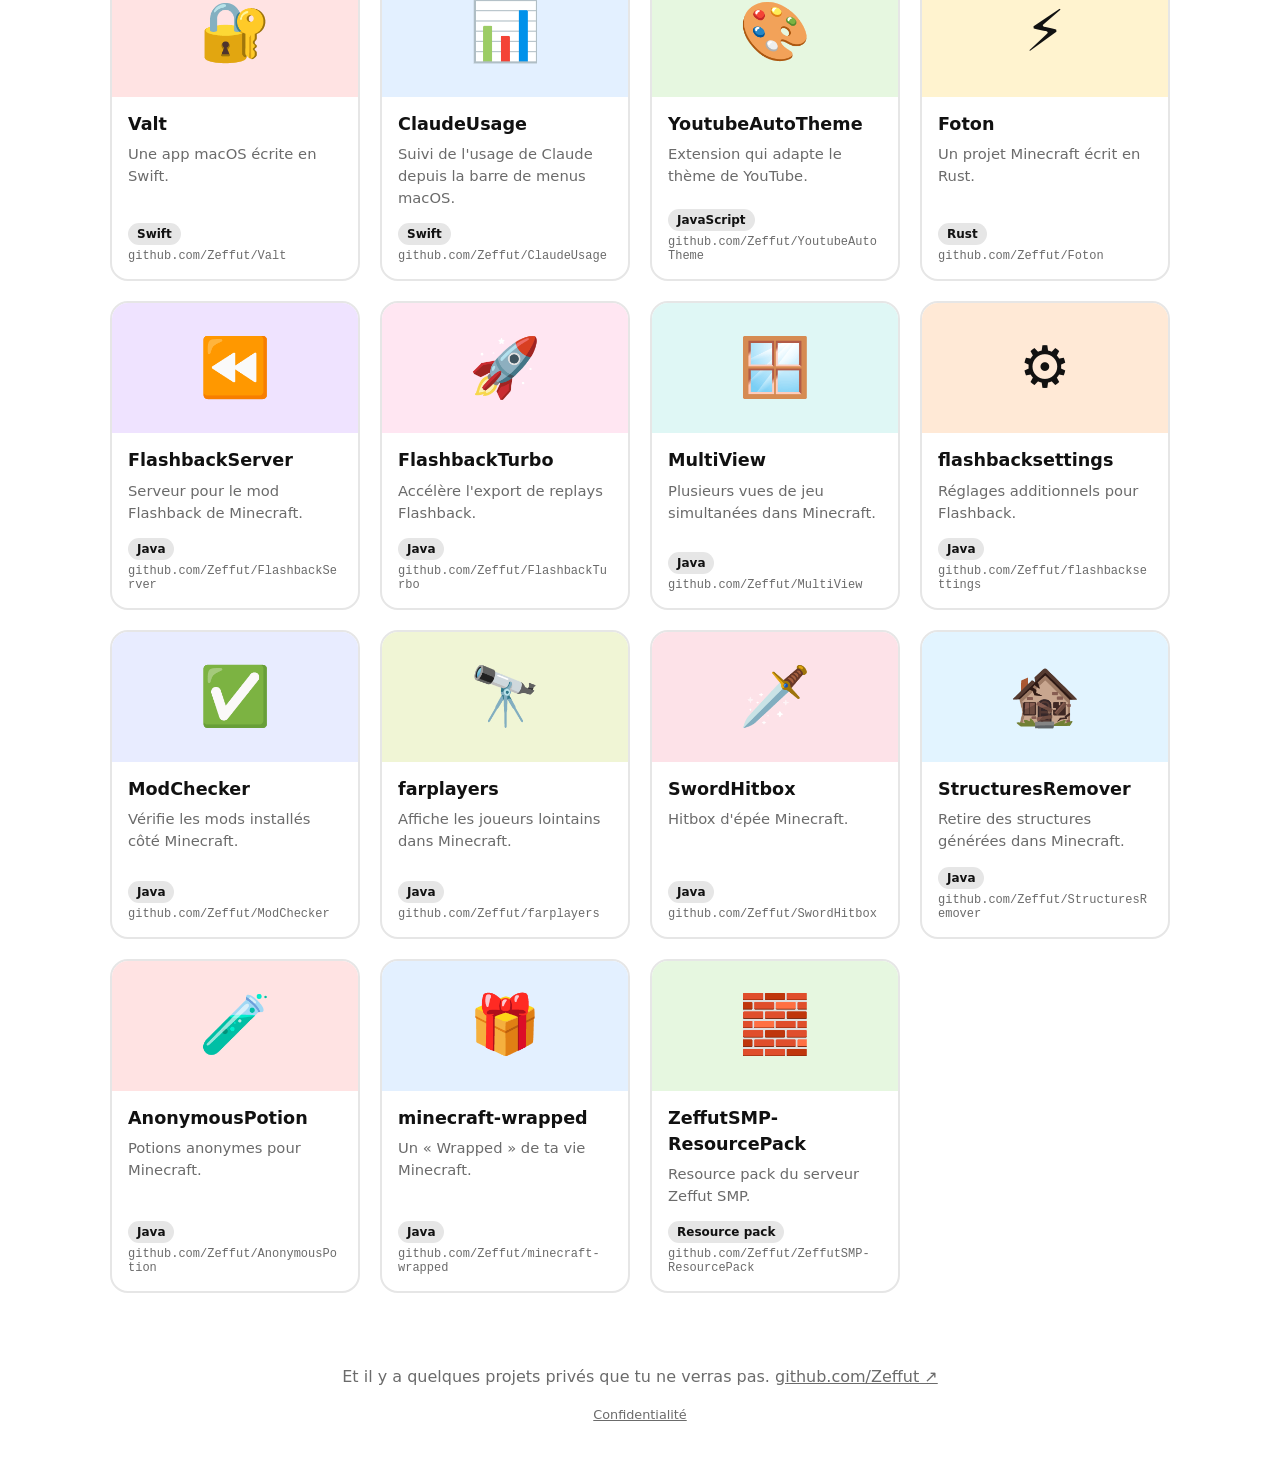
==== commit 8bb1e627: "Refonte du portfolio façon neal.fun : grille de cartes des 27 projets publics Co-Authored-By: Claude" ====
--- a/index.html
+++ b/index.html
@@ -1,560 +1,190 @@
 <!DOCTYPE html>
-<html lang="fr" data-i18n-title="Thomas De Sousa — Full-stack developer">
+<html lang="fr">
 <head>
 <meta charset="UTF-8">
 <meta name="viewport" content="width=device-width, initial-scale=1">
-<title>Thomas De Sousa — Développeur full-stack</title>
-
-<meta name="description" data-en="Portfolio of Thomas De Sousa, full-stack developer. Forty-one projects carried from idea to production: local AI, automation, scraping, web." content="Portfolio de Thomas De Sousa, développeur full-stack. Quarante et un projets menés de l'idée à la production : IA locale, automatisation, scraping, web.">
+<title>Thomas De Sousa — Des trucs que j'ai faits</title>
+<meta name="description" content="Thomas De Sousa, développeur. 27 projets open-source : IA locale, automatisation, outils, mods Minecraft. Tout est sur GitHub.">
 <meta name="author" content="Thomas De Sousa">
 <meta name="robots" content="index, follow, max-image-preview:large, max-snippet:-1">
 <meta name="color-scheme" content="light dark">
-<meta name="theme-color" content="#FAFAF7" media="(prefers-color-scheme: light)">
-<meta name="theme-color" content="#0C1220" media="(prefers-color-scheme: dark)">
+<meta name="theme-color" content="#ffffff" media="(prefers-color-scheme: light)">
+<meta name="theme-color" content="#111111" media="(prefers-color-scheme: dark)">
 <link rel="canonical" href="https://zeffut.fr/">
 <link rel="icon" href="/favicon.ico" sizes="32x32">
 <link rel="icon" href="/favicon.svg" type="image/svg+xml">
 <link rel="apple-touch-icon" href="/apple-touch-icon.png">
 <link rel="manifest" href="/site.webmanifest">
-
 <meta property="og:type" content="website">
 <meta property="og:site_name" content="Thomas De Sousa">
-<meta property="og:title" content="Thomas De Sousa — Développeur full-stack">
-<meta property="og:description" content="Quarante et un projets menés de l'idée à la production : IA locale, automatisation, scraping, web.">
+<meta property="og:title" content="Thomas De Sousa — Des trucs que j'ai faits">
+<meta property="og:description" content="Thomas De Sousa, développeur. 27 projets open-source : IA locale, automatisation, outils, mods Minecraft. Tout est sur GitHub.">
 <meta property="og:url" content="https://zeffut.fr/">
 <meta property="og:image" content="https://zeffut.fr/og-image.png">
 <meta property="og:image:width" content="1200">
 <meta property="og:image:height" content="630">
-<meta property="og:image:alt" content="Thomas De Sousa — développeur full-stack">
 <meta property="og:locale" content="fr_FR">
-<meta property="og:locale:alternate" content="en_US">
 <meta name="twitter:card" content="summary_large_image">
-<meta name="twitter:title" content="Thomas De Sousa — Développeur full-stack">
-<meta name="twitter:description" content="Quarante et un projets menés de l'idée à la production : IA locale, automatisation, scraping, web.">
-<meta name="twitter:image" content="https://zeffut.fr/og-image.png">
-
-<script type="application/ld+json">
-{
-  "@context": "https://schema.org",
-  "@graph": [
-    {
-      "@type": "WebSite",
-      "@id": "https://zeffut.fr/#site",
-      "url": "https://zeffut.fr/",
-      "name": "Thomas De Sousa — Développeur full-stack",
-      "description": "Portfolio de Thomas De Sousa, développeur full-stack. Quarante et un projets menés de l'idée à la production : IA locale, automatisation, scraping, web.",
-      "inLanguage": ["fr-FR", "en-US"],
-      "publisher": { "@id": "https://zeffut.fr/#thomas" }
-    },
-    {
-      "@type": "Person",
-      "@id": "https://zeffut.fr/#thomas",
-      "name": "Thomas De Sousa",
-      "jobTitle": "Développeur full-stack",
-      "description": "Développeur full-stack autodidacte : IA locale, automatisation, scraping, web.",
-      "url": "https://zeffut.fr/",
-      "image": "https://zeffut.fr/og-image.png",
-      "email": "mailto:tom77ds@gmail.com",
-      "address": { "@type": "PostalAddress", "addressLocality": "Chessy", "addressCountry": "FR" },
-      "knowsLanguage": ["fr", "en"],
-      "sameAs": ["https://github.com/Zeffut"],
-      "mainEntityOfPage": { "@id": "https://zeffut.fr/#site" },
-      "knowsAbout": ["Python", "JavaScript", "TypeScript", "Swift", "Java", "Rust", "Go", "C++", "Flask",
-        "Web scraping", "Automatisation", "Intelligence artificielle locale", "Docker",
-        "Claude Code", "OpenClaw", "Hermes Agent", "Google Antigravity", "Codex CLI",
-        "Cursor", "Model Context Protocol", "Agents autonomes", "Ollama", "n8n"]
-    }
-  ]
-}
-</script>
-
-<!-- Pose « js » et le thème avant le rendu -->
-<script>
-(function(){var r=document.documentElement;r.className+=' js';try{var t=localStorage.getItem('tds-theme');if(t)r.setAttribute('data-theme',t);}catch(e){}})();
-</script>
-
-<!-- Analytics : la résolution DNS et la poignée TLS commencent tout de suite,
-     le script lui-même reste en fin de body, hors du chemin critique. -->
 <link rel="preconnect" href="https://eu-assets.i.posthog.com" crossorigin>
 <link rel="dns-prefetch" href="https://eu.i.posthog.com">
-
-<!-- Polices locales -->
-<link rel="preload" href="fonts/Archivo-latin.woff2" as="font" type="font/woff2" crossorigin>
-<link rel="preload" href="fonts/IBMPlexSans-latin.woff2" as="font" type="font/woff2" crossorigin>
-<link rel="stylesheet" href="style.css?v=2026-09-10">
-
+<link rel="stylesheet" href="style.css?v=2026-10-27">
+<script type="application/ld+json">{"@context":"https://schema.org","@type":"Person","name":"Thomas De Sousa","url":"https://zeffut.fr/","sameAs":["https://github.com/Zeffut"],"jobTitle":"Développeur"}</script>
 </head>
-
 <body>
-<span class="vh" id="newtab" data-en="Opens in a new tab">Ouvre un nouvel onglet</span>
-<a class="skip" href="#main" data-en="Skip to content">Aller au contenu</a>
-
-<!-- ============================ §00 EN-TÊTE ============================ -->
-<header class="hdr" id="hdr">
-  <div class="hdr-in wrap">
-    <a class="ident" href="#identite">
-      <span class="ident-name">Thomas De Sousa</span>
-    </a>
-
-    <nav class="nav-main" id="nav-main" aria-label="Sections du dossier" data-en-label="Sections of the record">
-      <a href="#identite"     data-en="Identity">Identité</a>
-      <a href="#synthese"     data-en="Summary">Synthèse</a>
-      <a href="#realisations" data-en="Work">Réalisations</a>
-      <a href="#competences"  data-en="Skills">Compétences</a>
-      <a href="#methode"      data-en="Method">Méthode</a>
-      <a href="#contact"      data-en="Contact">Contact</a>
-    </nav>
-
-    <div class="hdr-tools">
-      <div class="switch" role="group" aria-label="Langue" data-en-label="Language">
-        <button type="button" class="lang-btn" data-lang="fr" aria-pressed="true">FR</button>
-        <button type="button" class="lang-btn" data-lang="en" aria-pressed="false">EN</button>
-      </div>
-
-      <button type="button" class="icon-btn" id="theme-btn" aria-pressed="false" aria-label="Basculer en thème sombre">
-        <svg class="icon-moon" viewBox="0 0 24 24" fill="none" stroke="currentColor" stroke-width="1.7" stroke-linecap="round" stroke-linejoin="round" aria-hidden="true"><path d="M21 13.2A8.5 8.5 0 1 1 10.8 3a6.8 6.8 0 0 0 10.2 10.2Z"/></svg>
-        <svg class="icon-sun" viewBox="0 0 24 24" fill="none" stroke="currentColor" stroke-width="1.7" stroke-linecap="round" stroke-linejoin="round" aria-hidden="true"><circle cx="12" cy="12" r="4.2"/><path d="M12 2v2.5M12 19.5V22M2 12h2.5M19.5 12H22M4.9 4.9l1.8 1.8M17.3 17.3l1.8 1.8M19.1 4.9l-1.8 1.8M6.7 17.3l-1.8 1.8"/></svg>
-      </button>
-
-      <button type="button" class="icon-btn menu-btn" id="menu-btn" aria-expanded="false" aria-controls="nav-main" aria-label="Ouvrir le menu">
-        <svg viewBox="0 0 24 24" fill="none" stroke="currentColor" stroke-width="1.8" stroke-linecap="round" aria-hidden="true"><path d="M4 7h16M4 12h16M4 17h16"/></svg>
-      </button>
-    </div>
+<header class="hero">
+  <h1>Des trucs que j'ai faits <span aria-hidden="true">🛠️</span></h1>
+  <p class="sub">Je suis Thomas. Voici 27 projets open-source, du plus utile au plus inutile. Clique sur un, le code est dessous.</p>
+  <a class="profile" href="https://github.com/Zeffut" target="_blank" rel="noopener">Voir tous mes dépôts sur GitHub ↗</a>
+</header>
+<main>
+  <div class="bar">
+    <input id="q" type="search" placeholder="Chercher un projet…" aria-label="Chercher un projet" autocomplete="off">
+    <div class="chips" role="group" aria-label="Filtrer par domaine"><button class="chip" type="button" data-f="all" aria-pressed="true">Tout</button><button class="chip" type="button" data-f="ia" aria-pressed="false">IA</button><button class="chip" type="button" data-f="auto" aria-pressed="false">Automatisation</button><button class="chip" type="button" data-f="web" aria-pressed="false">Web</button><button class="chip" type="button" data-f="outils" aria-pressed="false">Outils</button><button class="chip" type="button" data-f="mc" aria-pressed="false">Minecraft</button></div>
   </div>
-</header>
-
-<div class="page wrap">
-
-  <!-- Sommaire de marge -->
-  <aside class="toc" aria-label="Sommaire" data-en-label="Contents">
-    <div class="toc-title label" data-en="Contents">Sommaire</div>
-    <ol>
-      <li><a href="#identite"><span class="toc-n">01</span><span data-en="Identity">Identité</span></a></li>
-      <li><a href="#synthese"><span class="toc-n">02</span><span data-en="Summary">Synthèse</span></a></li>
-      <li><a href="#realisations"><span class="toc-n">03</span><span data-en="Work">Réalisations</span></a></li>
-      <li><a href="#competences"><span class="toc-n">04</span><span data-en="Skills">Compétences</span></a></li>
-      <li><a href="#methode"><span class="toc-n">05</span><span data-en="Method">Méthode</span></a></li>
-      <li><a href="#contact"><span class="toc-n">06</span><span data-en="Contact">Contact</span></a></li>
-    </ol>
-  </aside>
-
-  <main id="main">
-
-    <!-- ========================= §01 IDENTITÉ ========================= -->
-    <section class="section hero" id="identite">
-      <div class="hero-ref">
-        <span class="sec-num">§01 — <span data-en="IDENTITY">IDENTITÉ</span></span>
-        <span class="annot" data-en="UPDATED — SEPTEMBER 2026">MISE À JOUR — SEPTEMBRE 2026</span>
-      </div>
-
-      <h1>Thomas<br>De&nbsp;Sousa</h1>
-
-      <div class="rule-draw" id="hero-rule"></div>
-
-      <div class="hero-grid">
-        <div class="hero-main">
-      <p class="hero-role" data-en="Full-stack developer">Développeur full-stack</p>
-
-      <p class="lede" data-en="I design it, I build it, I ship it. Practical tools — local AI, automation, scraping, web — carried from the idea through to production.">
-        Je conçois, je code, je déploie. Des outils concrets — IA locale, automatisation, scraping, web — menés de l'idée jusqu'à la mise en production.
-      </p>
-
-      <p class="avail">
-        <span class="dot" aria-hidden="true"></span>
-        <span data-en="Open to apprenticeships and freelance work">Ouvert à l'alternance et aux missions</span>
-      </p>
-
-      <div class="hero-actions">
-        <a class="btn btn-solid" href="#realisations" data-en="View the work">Voir les réalisations</a>
-        <a class="btn btn-ghost" href="#contact" data-en="Get in touch">Me contacter</a>
-        <!-- CV : déposer cv.pdf à la racine, puis décommenter.
-        <a class="btn btn-ghost" href="/cv.pdf" download data-en="CV ↓">CV ↓</a>
-        -->
-      </div>
-        </div>
-
-        <aside class="spec marks" aria-label="Fiche signalétique" data-en-label="Record">
-          <div class="spec-title label" data-en="Record">Fiche signalétique</div>
-          <dl>
-            <div><dt data-en="LOCATION">LOCALISATION</dt><dd>Chessy, France</dd></div>
-            <div><dt data-en="STATUS">STATUT</dt><dd data-en="Student">Étudiant</dd></div>
-            <div><dt data-en="FIELDS">DOMAINES</dt><dd data-en="AI · Automation · Web">IA · Automatisation · Web</dd></div>
-            <div><dt data-en="REPOS">DÉPÔTS</dt><dd><a class="spec-link" href="https://github.com/Zeffut" target="_blank" rel="noopener" data-en="27 public ↗">27 publics ↗</a></dd></div>
-          </dl>
-        </aside>
-      </div>
-    </section>
-
-    <!-- ========================= §02 SYNTHÈSE ========================= -->
-    <section class="section" id="synthese">
-      <div class="sec-head reveal">
-        <span class="sec-num">§02 — <span data-en="SUMMARY">SYNTHÈSE</span></span>
-        <h2 data-en="What I do, in short">Ce que je fais, en bref</h2>
-      </div>
-
-      <div class="synth">
-        <div class="synth-text reveal">
-          <p data-en="I build tools that actually work, from the first line through to production.">
-            Je construis des outils qui fonctionnent vraiment, de la première ligne jusqu'à la mise en production.
-          </p>
-          <p data-en="Self-taught full-stack developer, currently a student. I spend my time solving concrete problems: local voice transcription, job-listing aggregation, workflow automation, AI-assisted content generation.">
-            Développeur full-stack autodidacte, étudiant. Je passe mon temps à résoudre des problèmes concrets : transcription vocale locale, agrégation d'offres d'emploi, automatisation de workflows, génération de contenu assistée par IA.
-          </p>
-          <p data-en="What interests me is taking an idea full circle: shaping the product, writing the code, deploying it.">
-            Ce qui m'intéresse, c'est de boucler une idée de bout en bout : penser le produit, écrire le code, le déployer.
-          </p>
-        </div>
-
-        <div class="facts stagger marks">
-          <div class="fact">
-            <div class="fact-num">41</div>
-            <div class="fact-label label" data-en="Projects built">Projets construits</div>
-            <div class="fact-cote"><span data-en="incl. 14 private">dont 14 privés</span></div>
-          </div>
-          <div class="fact">
-            <div class="fact-num">27</div>
-            <div class="fact-label label" data-en="Open-source">Open-source</div>
-            <div class="fact-cote"><span data-en="public on GitHub">publics sur GitHub</span></div>
-          </div>
-          <div class="fact">
-            <div class="fact-num">5</div>
-            <div class="fact-label label" data-en="Domains">Domaines</div>
-            <div class="fact-cote"><span data-en="AI · automation · web · tools · Minecraft">IA · auto · web · outils · MC</span></div>
-          </div>
-          <div class="fact">
-            <div class="fact-num">100<span class="accent">%</span></div>
-            <div class="fact-label label" data-en="Self-taught">Autodidacte</div>
-          </div>
-        </div>
-      </div>
-    </section>
-
-    <!-- ======================= §03 RÉALISATIONS ======================= -->
-    <section class="section" id="realisations">
-      <div class="sec-head reveal">
-        <span class="sec-num">§03 — <span data-en="WORK">RÉALISATIONS</span></span>
-        <h2 data-en="Forty-one projects, five detailed">Quarante et un projets, cinq détaillés</h2>
-        <p class="sec-sub" data-en="Every sheet carries the same fields, so they can be compared at a glance. The full index follows.">
-          Chaque fiche porte les mêmes champs, ce qui permet de les comparer d'un coup d'œil. L'index complet suit.
-        </p>
-      </div>
-
-      <div class="filters reveal" role="group" aria-label="Filtrer par domaine" data-en-label="Filter by field">
-        <button type="button" data-filter="all"  aria-pressed="true"  data-en="All">Tout</button>
-        <button type="button" data-filter="ia"   aria-pressed="false" data-en="AI">IA</button>
-        <button type="button" data-filter="auto" aria-pressed="false" data-en="Automation">Automatisation</button>
-        <button type="button" data-filter="web"  aria-pressed="false" data-en="Web">Web</button>
-        <button type="button" data-filter="outils" aria-pressed="false" data-en="Tools">Outils</button>
-        <button type="button" data-filter="mc"   aria-pressed="false" data-en="Minecraft">Minecraft</button>
-      </div>
-
-      <p class="vh" id="filter-status" role="status" aria-live="polite"></p>
-
-      <div class="sheets">
-
-        <a class="sheet marks reveal" data-cat="ia" href="https://github.com/Zeffut/BetterFasterWhisper" target="_blank" rel="noopener">
-          <div class="sheet-top">
-            <span class="sheet-ref">P.01</span>
-            <span class="sheet-arrow"><svg viewBox="0 0 24 24" fill="none" stroke="currentColor" stroke-width="2" aria-hidden="true"><path d="M7 17 17 7M17 7H8M17 7v9"/></svg></span>
-          </div>
-          <h3>BetterFasterWhisper</h3>
-          <p class="sheet-desc" data-en="100 % local voice transcription for macOS">Transcription vocale 100 % locale sur macOS</p>
-          <dl class="sheet-fields">
-            <div class="sheet-field"><dt data-en="ROLE">RÔLE</dt><dd data-en="Design · development · distribution">Conception · développement · distribution</dd></div>
-            <div class="sheet-field"><dt>STACK</dt><dd class="mono">Swift · WhisperKit · CoreML</dd></div>
-            <div class="sheet-field"><dt data-en="STATE">ÉTAT</dt><dd><span class="state"><span class="dot" aria-hidden="true"></span><span data-en="Published — open-source">Publié — open-source</span></span></dd></div>
-            <div class="sheet-field"><dt data-en="PROOF">PREUVE</dt><dd data-en="Runs offline, with no server involved">Fonctionne hors-ligne, sans aucun serveur</dd></div>
-          </dl>
-          <div class="sheet-link">github.com/Zeffut/BetterFasterWhisper</div>
-        </a>
-
-        <a class="sheet marks reveal" data-cat="ia" href="https://github.com/Zeffut/ClipGenius" target="_blank" rel="noopener">
-          <div class="sheet-top">
-            <span class="sheet-ref">P.02</span>
-            <span class="sheet-arrow"><svg viewBox="0 0 24 24" fill="none" stroke="currentColor" stroke-width="2" aria-hidden="true"><path d="M7 17 17 7M17 7H8M17 7v9"/></svg></span>
-          </div>
-          <h3>ClipGenius</h3>
-          <p class="sheet-desc" data-en="Automatic short-clip extraction from long videos">Découpe automatique de clips courts depuis de longues vidéos</p>
-          <dl class="sheet-fields">
-            <div class="sheet-field"><dt data-en="ROLE">RÔLE</dt><dd data-en="Design · development">Conception · développement</dd></div>
-            <div class="sheet-field"><dt>STACK</dt><dd class="mono" data-en="Python · FFmpeg · Local AI">Python · FFmpeg · IA locale</dd></div>
-            <div class="sheet-field"><dt data-en="STATE">ÉTAT</dt><dd><span class="state"><span class="dot" aria-hidden="true"></span><span data-en="Published — open-source">Publié — open-source</span></span></dd></div>
-            <div class="sheet-field"><dt data-en="PROOF">PREUVE</dt><dd data-en="Cropping and subtitling with no manual step">Recadrage et sous-titrage sans intervention manuelle</dd></div>
-          </dl>
-          <div class="sheet-link">github.com/Zeffut/ClipGenius</div>
-        </a>
-
-        <a class="sheet marks reveal" data-cat="auto" href="https://github.com/Zeffut/JobScraper" target="_blank" rel="noopener">
-          <div class="sheet-top">
-            <span class="sheet-ref">P.03</span>
-            <span class="sheet-arrow"><svg viewBox="0 0 24 24" fill="none" stroke="currentColor" stroke-width="2" aria-hidden="true"><path d="M7 17 17 7M17 7H8M17 7v9"/></svg></span>
-          </div>
-          <h3>JobScraper</h3>
-          <p class="sheet-desc" data-en="Multi-platform job-listing aggregator">Agrégateur d'offres d'emploi multi-plateformes</p>
-          <dl class="sheet-fields">
-            <div class="sheet-field"><dt data-en="ROLE">RÔLE</dt><dd data-en="Design · development">Conception · développement</dd></div>
-            <div class="sheet-field"><dt>STACK</dt><dd class="mono">Python · Selenium · BeautifulSoup</dd></div>
-            <div class="sheet-field"><dt data-en="STATE">ÉTAT</dt><dd><span class="state"><span class="dot" aria-hidden="true"></span><span data-en="Published — open-source">Publié — open-source</span></span></dd></div>
-            <div class="sheet-field"><dt data-en="PROOF">PREUVE</dt><dd data-en="JSON and CSV export, filtering by criteria">Export JSON et CSV, filtrage par critères</dd></div>
-          </dl>
-          <div class="sheet-link">github.com/Zeffut/JobScraper</div>
-        </a>
-
-        <a class="sheet marks reveal" data-cat="web" href="https://github.com/Zeffut/Esiee-Paris-Salles" target="_blank" rel="noopener">
-          <div class="sheet-top">
-            <span class="sheet-ref">P.04</span>
-            <span class="sheet-arrow"><svg viewBox="0 0 24 24" fill="none" stroke="currentColor" stroke-width="2" aria-hidden="true"><path d="M7 17 17 7M17 7H8M17 7v9"/></svg></span>
-          </div>
-          <h3>ESIEE Salles</h3>
-          <p class="sheet-desc" data-en="Web app for finding a free room in real time">Webapp de recherche de salle libre en temps réel</p>
-          <dl class="sheet-fields">
-            <div class="sheet-field"><dt data-en="ROLE">RÔLE</dt><dd data-en="Design · development · production">Conception · développement · mise en production</dd></div>
-            <div class="sheet-field"><dt>STACK</dt><dd class="mono">Python · Flask</dd></div>
-            <div class="sheet-field"><dt data-en="STATE">ÉTAT</dt><dd><span class="state"><span class="dot" aria-hidden="true"></span><span data-en="In production">En production</span></span></dd></div>
-            <div class="sheet-field"><dt data-en="PROOF">PREUVE</dt><dd data-en="Used by actual students">Utilisée par de vrais étudiants</dd></div>
-          </dl>
-          <div class="sheet-link">github.com/Zeffut/Esiee-Paris-Salles</div>
-        </a>
-
-        <a class="sheet marks reveal" data-cat="auto" href="https://github.com/Zeffut/n8n-nodes-plaud" target="_blank" rel="noopener">
-          <div class="sheet-top">
-            <span class="sheet-ref">P.05</span>
-            <span class="sheet-arrow"><svg viewBox="0 0 24 24" fill="none" stroke="currentColor" stroke-width="2" aria-hidden="true"><path d="M7 17 17 7M17 7H8M17 7v9"/></svg></span>
-          </div>
-          <h3>n8n-nodes-plaud</h3>
-          <p class="sheet-desc" data-en="n8n node package for the Plaud API">Paquet de nodes n8n pour l'API Plaud</p>
-          <dl class="sheet-fields">
-            <div class="sheet-field"><dt data-en="ROLE">RÔLE</dt><dd data-en="Design · development · publication">Conception · développement · publication</dd></div>
-            <div class="sheet-field"><dt>STACK</dt><dd class="mono">TypeScript · n8n</dd></div>
-            <div class="sheet-field"><dt data-en="STATE">ÉTAT</dt><dd><span class="state"><span class="dot" aria-hidden="true"></span><span data-en="Published — open-source">Publié — open-source</span></span></dd></div>
-            <div class="sheet-field"><dt data-en="PROOF">PREUVE</dt><dd data-en="Reusable by the wider n8n community">Réutilisable par la communauté n8n</dd></div>
-          </dl>
-          <div class="sheet-link">github.com/Zeffut/n8n-nodes-plaud</div>
-        </a>
-
-        <p class="sheets-empty" id="sheets-empty" hidden
-           data-en="No detailed sheet in this field — see the full index below.">
-          Aucune fiche détaillée dans ce domaine — voir l'index complet ci-dessous.
-        </p>
-      </div>
-
-      <div class="index-wrap reveal">
-        <div class="index-head">
-          <span class="label" data-en="Full index — 41 projects">Index complet — 41 projets</span>
-          <span class="index-legend annot" data-en="27 public · 14 private">27 publics · 14 privés</span>
-        </div>
-        <ul class="index-grid">
-          <li data-cat="ia"><a href="https://github.com/Zeffut/BetterFasterWhisper" target="_blank" rel="noopener"><span class="ix-ref">P.01</span><span class="ix-name">BetterFasterWhisper</span><span class="ix-tech">Swift</span></a></li>
-          <li data-cat="ia"><a href="https://github.com/Zeffut/ClipGenius" target="_blank" rel="noopener"><span class="ix-ref">P.02</span><span class="ix-name">ClipGenius</span><span class="ix-tech">Python</span></a></li>
-          <li data-cat="auto"><a href="https://github.com/Zeffut/JobScraper" target="_blank" rel="noopener"><span class="ix-ref">P.03</span><span class="ix-name">JobScraper</span><span class="ix-tech">Python</span></a></li>
-          <li data-cat="web"><a href="https://github.com/Zeffut/Esiee-Paris-Salles" target="_blank" rel="noopener"><span class="ix-ref">P.04</span><span class="ix-name">ESIEE Salles</span><span class="ix-tech">Python</span></a></li>
-          <li data-cat="auto"><a href="https://github.com/Zeffut/n8n-nodes-plaud" target="_blank" rel="noopener"><span class="ix-ref">P.05</span><span class="ix-name">n8n-nodes-plaud</span><span class="ix-tech">TypeScript</span></a></li>
-          <li data-cat="ia"><a href="https://github.com/Zeffut/tiktok_ia_generator" target="_blank" rel="noopener"><span class="ix-ref">P.06</span><span class="ix-name">TikTok IA Generator</span><span class="ix-tech">Python</span></a></li>
-          <li data-cat="ia"><a href="https://github.com/Zeffut/ChessBot" target="_blank" rel="noopener"><span class="ix-ref">P.07</span><span class="ix-name">ChessBot</span><span class="ix-tech">C++</span></a></li>
-          <li data-cat="ia"><span class="ix-priv"><span class="ix-ref">P.08</span><span class="ix-name">Atlas</span><span class="ix-tech">Go</span></span></li>
-          <li data-cat="ia"><span class="ix-priv"><span class="ix-ref">P.09</span><span class="ix-name">JournalisteIA</span><span class="ix-tech">Python</span></span></li>
-          <li data-cat="ia"><span class="ix-priv"><span class="ix-ref">P.10</span><span class="ix-name">NeuraNote</span><span class="ix-tech">Python</span></span></li>
-          <li data-cat="auto"><a href="https://github.com/Zeffut/VintedScraper" target="_blank" rel="noopener"><span class="ix-ref">P.11</span><span class="ix-name">VintedScraper</span><span class="ix-tech">Python</span></a></li>
-          <li data-cat="auto"><a href="https://github.com/Zeffut/BrawlStar-Bot" target="_blank" rel="noopener"><span class="ix-ref">P.12</span><span class="ix-name">BrawlStar-Bot</span><span class="ix-tech">Python</span></a></li>
-          <li data-cat="auto"><span class="ix-priv"><span class="ix-ref">P.13</span><span class="ix-name">SaaS Factory</span><span class="ix-tech">Claude Code</span></span></li>
-          <li data-cat="auto"><span class="ix-priv"><span class="ix-ref">P.14</span><span class="ix-name">Google-Drive-Backup</span><span class="ix-tech">Python</span></span></li>
-          <li data-cat="web"><a href="https://github.com/Zeffut/Portfolio" target="_blank" rel="noopener"><span class="ix-ref">P.15</span><span class="ix-name">Portfolio</span><span class="ix-tech">HTML · CSS · JS</span></a></li>
-          <li data-cat="web"><a href="https://github.com/Zeffut/NoteGenius" target="_blank" rel="noopener"><span class="ix-ref">P.16</span><span class="ix-name">NoteGenius</span><span class="ix-tech">Python</span></a></li>
-          <li data-cat="web"><a href="https://github.com/Zeffut/Zeffut" target="_blank" rel="noopener"><span class="ix-ref">P.17</span><span class="ix-name">Zeffut</span><span class="ix-tech">JavaScript</span></a></li>
-          <li data-cat="web"><span class="ix-priv"><span class="ix-ref">P.18</span><span class="ix-name">CSV_analyser</span><span class="ix-tech">JavaScript</span></span></li>
-          <li data-cat="outils"><a href="https://github.com/Zeffut/Valt" target="_blank" rel="noopener"><span class="ix-ref">P.19</span><span class="ix-name">Valt</span><span class="ix-tech">Swift</span></a></li>
-          <li data-cat="outils"><a href="https://github.com/Zeffut/ClaudeUsage" target="_blank" rel="noopener"><span class="ix-ref">P.20</span><span class="ix-name">ClaudeUsage</span><span class="ix-tech">Swift</span></a></li>
-          <li data-cat="outils"><a href="https://github.com/Zeffut/YoutubeAutoTheme" target="_blank" rel="noopener"><span class="ix-ref">P.21</span><span class="ix-name">YoutubeAutoTheme</span><span class="ix-tech">JavaScript</span></a></li>
-          <li data-cat="outils"><span class="ix-priv"><span class="ix-ref">P.22</span><span class="ix-name">plume</span><span class="ix-tech">TypeScript</span></span></li>
-          <li data-cat="outils"><span class="ix-priv"><span class="ix-ref">P.23</span><span class="ix-name">Relais</span><span class="ix-tech">TypeScript</span></span></li>
-          <li data-cat="mc"><a href="https://github.com/Zeffut/Foton" target="_blank" rel="noopener"><span class="ix-ref">P.24</span><span class="ix-name">Foton</span><span class="ix-tech">Rust</span></a></li>
-          <li data-cat="mc"><a href="https://github.com/Zeffut/FlashbackServer" target="_blank" rel="noopener"><span class="ix-ref">P.25</span><span class="ix-name">FlashbackServer</span><span class="ix-tech">Java</span></a></li>
-          <li data-cat="mc"><a href="https://github.com/Zeffut/FlashbackTurbo" target="_blank" rel="noopener"><span class="ix-ref">P.26</span><span class="ix-name">FlashbackTurbo</span><span class="ix-tech">Java</span></a></li>
-          <li data-cat="mc"><a href="https://github.com/Zeffut/MultiView" target="_blank" rel="noopener"><span class="ix-ref">P.27</span><span class="ix-name">MultiView</span><span class="ix-tech">Java</span></a></li>
-          <li data-cat="mc"><a href="https://github.com/Zeffut/flashbacksettings" target="_blank" rel="noopener"><span class="ix-ref">P.28</span><span class="ix-name">flashbacksettings</span><span class="ix-tech">Java</span></a></li>
-          <li data-cat="mc"><a href="https://github.com/Zeffut/ModChecker" target="_blank" rel="noopener"><span class="ix-ref">P.29</span><span class="ix-name">ModChecker</span><span class="ix-tech">Java</span></a></li>
-          <li data-cat="mc"><a href="https://github.com/Zeffut/farplayers" target="_blank" rel="noopener"><span class="ix-ref">P.30</span><span class="ix-name">farplayers</span><span class="ix-tech">Java</span></a></li>
-          <li data-cat="mc"><a href="https://github.com/Zeffut/SwordHitbox" target="_blank" rel="noopener"><span class="ix-ref">P.31</span><span class="ix-name">SwordHitbox</span><span class="ix-tech">Java</span></a></li>
-          <li data-cat="mc"><a href="https://github.com/Zeffut/StructuresRemover" target="_blank" rel="noopener"><span class="ix-ref">P.32</span><span class="ix-name">StructuresRemover</span><span class="ix-tech">Java</span></a></li>
-          <li data-cat="mc"><a href="https://github.com/Zeffut/AnonymousPotion" target="_blank" rel="noopener"><span class="ix-ref">P.33</span><span class="ix-name">AnonymousPotion</span><span class="ix-tech">Java</span></a></li>
-          <li data-cat="mc"><a href="https://github.com/Zeffut/minecraft-wrapped" target="_blank" rel="noopener"><span class="ix-ref">P.34</span><span class="ix-name">minecraft-wrapped</span><span class="ix-tech">Java</span></a></li>
-          <li data-cat="mc"><a href="https://github.com/Zeffut/ZeffutSMP-ResourcePack" target="_blank" rel="noopener"><span class="ix-ref">P.35</span><span class="ix-name">ZeffutSMP-ResourcePack</span><span class="ix-tech">—</span></a></li>
-          <li data-cat="mc"><span class="ix-priv"><span class="ix-ref">P.36</span><span class="ix-name">Observer</span><span class="ix-tech">Java</span></span></li>
-          <li data-cat="mc"><span class="ix-priv"><span class="ix-ref">P.37</span><span class="ix-name">Zeffut SMP</span><span class="ix-tech">Java</span></span></li>
-          <li data-cat="mc"><span class="ix-priv"><span class="ix-ref">P.38</span><span class="ix-name">zelda-civ</span><span class="ix-tech">Java</span></span></li>
-          <li data-cat="mc"><span class="ix-priv"><span class="ix-ref">P.39</span><span class="ix-name">mortels-vs-immortels-civ</span><span class="ix-tech">Java</span></span></li>
-          <li data-cat="mc"><span class="ix-priv"><span class="ix-ref">P.40</span><span class="ix-name">autoupdate</span><span class="ix-tech">Java</span></span></li>
-          <li data-cat="mc"><span class="ix-priv"><span class="ix-ref">P.41</span><span class="ix-name">mc-auto-update</span><span class="ix-tech">Python</span></span></li>
-        </ul>
-      </div>
-
-      <a class="repos-cta marks reveal" href="https://github.com/Zeffut" target="_blank" rel="noopener">
-        <div class="repos-cta-text">
-          <span class="sec-num" data-en="THE SOURCE">LA SOURCE</span>
-          <h3 data-en="The 27 public repositories">Les 27 dépôts publics</h3>
-          <p data-en="Commits, issues, README: the code says what a record sheet cannot.">
-            Commits, issues, README : le code dit ce qu'une fiche ne peut pas dire.
-          </p>
-        </div>
-        <span class="btn btn-solid repos-cta-btn">
-          <svg viewBox="0 0 24 24" fill="none" stroke="currentColor" stroke-width="1.8" stroke-linecap="round" stroke-linejoin="round" aria-hidden="true"><path d="M9 19c-5 1.5-5-2.5-7-3m14 6v-3.9a3.4 3.4 0 0 0-1-2.6c3-.3 6-1.5 6-6.6a5 5 0 0 0-1.4-3.5 4.7 4.7 0 0 0-.1-3.5s-1.1-.3-3.5 1.3a12 12 0 0 0-6 0C6.6 1.6 5.5 1.9 5.5 1.9a4.7 4.7 0 0 0-.1 3.5A5 5 0 0 0 4 8.9c0 5 3 6.3 6 6.6a3.4 3.4 0 0 0-1 2.6V22"/></svg>
-          <span data-en="Open GitHub">Ouvrir GitHub</span>
-        </span>
-      </a>
-    </section>
-
-    <!-- ======================== §04 COMPÉTENCES ======================== -->
-    <section class="section" id="competences">
-      <div class="sec-head reveal">
-        <span class="sec-num">§04 — <span data-en="SKILLS">COMPÉTENCES</span></span>
-        <h2 data-en="What I use, and where">Ce que j'utilise, et où</h2>
-        <p class="sec-sub" data-en="No self-assigned level: a rating out of five proves nothing. Each skill is tied to the project where it actually served — that is the only evidence worth reading.">
-          Aucun niveau auto-attribué : une note sur cinq ne prouve rien. Chaque compétence est rattachée au projet où elle a réellement servi — c'est la seule preuve qui vaille.
-        </p>
-      </div>
-
-      <div class="skills-wrap reveal">
-        <table class="skills-table">
-          <caption class="label" data-en="Skills matrix">Matrice de compétences</caption>
-          <thead>
-            <tr>
-              <th scope="col" data-en="Skill">Compétence</th>
-              <th scope="col" data-en="Evidence — where it served">Preuve — où elle a servi</th>
-            </tr>
-          </thead>
-          <tbody>
-            <tr class="grp"><th scope="rowgroup" colspan="2" data-en="LANGUAGES">LANGAGES</th></tr>
-            <tr><td class="col-skill">Python</td><td class="col-proof">JobScraper · ChessBot · ClipGenius</td></tr>
-            <tr><td class="col-skill">JavaScript</td><td class="col-proof" data-en="This portfolio · web tooling">Ce portfolio · outils web</td></tr>
-            <tr><td class="col-skill">TypeScript</td><td class="col-proof">n8n-nodes-plaud</td></tr>
-            <tr><td class="col-skill">Swift</td><td class="col-proof">BetterFasterWhisper</td></tr>
-            <tr><td class="col-skill">Java</td><td class="col-proof" data-en="Minecraft projects">Projets Minecraft</td></tr>
-            <tr><td class="col-skill">SQL</td><td class="col-proof">NoteGenius</td></tr>
-            <tr><td class="col-skill">Bash</td><td class="col-proof" data-en="System automation">Automatisation système</td></tr>
-            <tr><td class="col-skill">C</td><td class="col-proof" data-en="Algorithmic projects">Projets algorithmiques</td></tr>
-
-            <tr class="grp"><th scope="rowgroup" colspan="2" data-en="BACKEND &amp; DATA">BACKEND &amp; DONNÉES</th></tr>
-            <tr><td class="col-skill">Flask</td><td class="col-proof">ESIEE Salles · NoteGenius</td></tr>
-            <tr><td class="col-skill">Selenium</td><td class="col-proof">JobScraper · VintedScraper</td></tr>
-            <tr><td class="col-skill">BeautifulSoup</td><td class="col-proof">JobScraper</td></tr>
-            <tr><td class="col-skill" data-en="REST APIs">API REST</td><td class="col-proof">n8n-nodes-plaud · ESIEE Salles</td></tr>
-            <tr><td class="col-skill">SQLite</td><td class="col-proof">NoteGenius</td></tr>
-            <tr><td class="col-skill">Pandas</td><td class="col-proof" data-en="Data processing">Traitement de données</td></tr>
-
-            <tr class="grp"><th scope="rowgroup" colspan="2" data-en="AI &amp; AUTOMATION">IA &amp; AUTOMATISATION</th></tr>
-            <tr><td class="col-skill">FFmpeg</td><td class="col-proof">ClipGenius · TikTok IA Generator</td></tr>
-            <tr><td class="col-skill">n8n</td><td class="col-proof">n8n-nodes-plaud</td></tr>
-            <tr><td class="col-skill">WhisperKit · CoreML</td><td class="col-proof">BetterFasterWhisper</td></tr>
-            <tr><td class="col-skill">OpenCV</td><td class="col-proof">ChessBot</td></tr>
-            <tr><td class="col-skill">OCR · Tesseract</td><td class="col-proof">BrawlStar-Bot</td></tr>
-            <tr><td class="col-skill">Ollama</td><td class="col-proof" data-en="Local models">Modèles locaux</td></tr>
-
-            <tr class="grp"><th scope="rowgroup" colspan="2" data-en="AGENTS &amp; AI TOOLING">AGENTS &amp; OUTILLAGE IA</th></tr>
-            <tr><td class="col-skill">Claude Code</td><td class="col-proof" data-en="SaaS Factory · this portfolio">SaaS Factory · ce portfolio</td></tr>
-            <tr><td class="col-skill">OpenClaw</td><td class="col-proof" data-en="Self-hosted personal agent">Agent personnel auto-hébergé</td></tr>
-            <tr><td class="col-skill">Hermes Agent</td><td class="col-proof" data-en="Agents with persistent memory">Agents à mémoire persistante</td></tr>
-            <tr><td class="col-skill">Google Antigravity</td><td class="col-proof" data-en="Agentic development">Développement agentique</td></tr>
-            <tr><td class="col-skill">Codex CLI</td><td class="col-proof" data-en="Code generation and review">Génération et revue de code</td></tr>
-            <tr><td class="col-skill">Cursor</td><td class="col-proof" data-en="Assisted editing">Édition assistée</td></tr>
-            <tr><td class="col-skill">MCP</td><td class="col-proof" data-en="Wiring tools into agents">Connexion d'outils aux agents</td></tr>
-
-            <tr class="grp"><th scope="rowgroup" colspan="2" data-en="WEB &amp; TOOLING">WEB &amp; OUTILS</th></tr>
-            <tr><td class="col-skill">HTML · CSS</td><td class="col-proof" data-en="This portfolio · ESIEE Salles">Ce portfolio · ESIEE Salles</td></tr>
-            <tr><td class="col-skill">Git · GitHub</td><td class="col-proof" data-en="41 versioned projects">41 projets versionnés</td></tr>
-            <tr><td class="col-skill">Docker</td><td class="col-proof" data-en="Service deployment">Déploiement de services</td></tr>
-            <tr><td class="col-skill">Linux</td><td class="col-proof" data-en="Server administration">Administration serveur</td></tr>
-            <tr><td class="col-skill">Figma</td><td class="col-proof" data-en="Interface mockups">Maquettage d'interfaces</td></tr>
-          </tbody>
-        </table>
-      </div>
-    </section>
-
-    <!-- ========================== §05 MÉTHODE ========================== -->
-    <section class="section" id="methode">
-      <div class="sec-head reveal">
-        <span class="sec-num">§05 — <span data-en="METHOD">MÉTHODE</span></span>
-        <h2 data-en="How a project gets shipped">Comment un projet arrive en production</h2>
-      </div>
-
-      <div class="method stagger marks">
-        <div class="step">
-          <div class="step-n">01</div>
-          <h3 data-en="Frame">Cadrer</h3>
-          <p data-en="Understand the actual need, and the constraints, before writing any code.">Comprendre le besoin réel, et les contraintes, avant d'écrire du code.</p>
-        </div>
-        <div class="step">
-          <div class="step-n">02</div>
-          <h3 data-en="Prototype">Prototyper</h3>
-          <p data-en="A minimal working version, built fast, to test the approach on real data.">Une version minimale qui fonctionne, construite vite, pour tester l'approche sur des données réelles.</p>
-        </div>
-        <div class="step">
-          <div class="step-n">03</div>
-          <h3 data-en="Ship">Livrer</h3>
-          <p data-en="Production deployment, documentation, and a public repository whenever that is possible.">Mise en production, documentation, et dépôt public chaque fois que c'est possible.</p>
-        </div>
-        <div class="step">
-          <div class="step-n">04</div>
-          <h3 data-en="Measure">Mesurer</h3>
-          <p data-en="Analytics and real usage feedback, to decide what comes next.">Analytics et retours d'usage réels, pour décider de la suite.</p>
-        </div>
-      </div>
-    </section>
-
-    <!-- ========================== §06 CONTACT ========================== -->
-    <section class="section" id="contact">
-      <div class="contact">
-        <div class="reveal">
-          <span class="sec-num">§06 — <span data-en="CONTACT">CONTACT</span></span>
-          <h2 data-en="Let's build something">Construisons quelque chose</h2>
-          <p class="contact-lede" data-en="An idea, a role, a question — write to me.">
-            Une idée, un poste, une question — écrivez-moi.
-          </p>
-          <div class="contact-actions">
-            <a class="btn btn-solid btn-plain" href="mailto:tom77ds@gmail.com">
-              <svg viewBox="0 0 24 24" fill="none" stroke="currentColor" stroke-width="1.8" aria-hidden="true"><rect x="3" y="5" width="18" height="14" rx="1.5"/><path d="m3 7 9 6 9-6"/></svg>
-              tom77ds@gmail.com
-            </a>
-            <a class="btn btn-ghost" href="https://github.com/Zeffut" target="_blank" rel="noopener">
-              <svg viewBox="0 0 24 24" fill="none" stroke="currentColor" stroke-width="1.8" stroke-linecap="round" stroke-linejoin="round" aria-hidden="true"><path d="M9 19c-5 1.5-5-2.5-7-3m14 6v-3.9a3.4 3.4 0 0 0-1-2.6c3-.3 6-1.5 6-6.6a5 5 0 0 0-1.4-3.5 4.7 4.7 0 0 0-.1-3.5s-1.1-.3-3.5 1.3a12 12 0 0 0-6 0C6.6 1.6 5.5 1.9 5.5 1.9a4.7 4.7 0 0 0-.1 3.5A5 5 0 0 0 4 8.9c0 5 3 6.3 6 6.6a3.4 3.4 0 0 0-1 2.6V22"/></svg>
-              GitHub
-            </a>
-          </div>
-        </div>
-
-        <div class="doors stagger marks">
-          <div class="door">
-            <h3 data-en="Recruitment">Recrutement</h3>
-            <p data-en="Apprenticeship or internship in development — open to opportunities.">Alternance ou stage en développement — ouvert aux opportunités.</p>
-          </div>
-          <div class="door">
-            <h3 data-en="Freelance">Freelance</h3>
-            <p data-en="Short engagements: automation, scraping, custom internal tools.">Missions courtes : automatisation, scraping, outils internes sur mesure.</p>
-          </div>
-          <a class="door door-link" href="https://github.com/Zeffut" target="_blank" rel="noopener">
-            <h3>Open-source <span class="door-arrow" aria-hidden="true">↗</span></h3>
-            <p data-en="27 public repositories to browse, fork or comment on.">Vingt-sept dépôts publics à parcourir, forker ou commenter.</p>
-          </a>
-        </div>
-      </div>
-    </section>
-
-  </main>
-</div>
-
-<footer class="footer">
-  <div class="footer-in wrap">
-    <span class="annot">© 2026 Thomas De Sousa · <span data-en="designed &amp; built from scratch">conçu &amp; développé from scratch</span></span>
-    <div class="footer-links">
-      <a href="#identite" data-en="Back to top">Haut de page</a>
-      <a href="#realisations" data-en="Work">Réalisations</a>
-      <a href="mailto:tom77ds@gmail.com">Email</a>
-      <a href="/privacy.html" data-en="Privacy">Confidentialité</a>
-      <a href="/unsubscribe.html" data-en="Unsubscribe">Désinscription</a>
-      <a href="https://github.com/Zeffut" target="_blank" rel="noopener">GitHub</a>
-    </div>
+  <p id="count" class="count" role="status" aria-live="polite">27 projets</p>
+  <div class="grid" id="grid">
+    <a class="card" data-cat="ia" data-c="c1" href="https://github.com/Zeffut/BetterFasterWhisper" target="_blank" rel="noopener">
+      <span class="thumb" aria-hidden="true">🎙️</span>
+      <span class="body"><span class="name">BetterFasterWhisper</span><span class="desc">Transcription vocale 100 % locale sur macOS, hors-ligne, sans aucun serveur.</span>
+      <span class="meta"><span class="tag">Swift</span><span class="url">github.com/Zeffut/BetterFasterWhisper</span></span></span>
+    </a>
+    <a class="card" data-cat="ia" data-c="c2" href="https://github.com/Zeffut/ClipGenius" target="_blank" rel="noopener">
+      <span class="thumb" aria-hidden="true">🎬</span>
+      <span class="body"><span class="name">ClipGenius</span><span class="desc">Découpe automatique de clips courts depuis de longues vidéos.</span>
+      <span class="meta"><span class="tag">Python</span><span class="url">github.com/Zeffut/ClipGenius</span></span></span>
+    </a>
+    <a class="card" data-cat="auto" data-c="c3" href="https://github.com/Zeffut/JobScraper" target="_blank" rel="noopener">
+      <span class="thumb" aria-hidden="true">🔎</span>
+      <span class="body"><span class="name">JobScraper</span><span class="desc">Agrégateur d&#x27;offres d&#x27;emploi multi-plateformes.</span>
+      <span class="meta"><span class="tag">Python</span><span class="url">github.com/Zeffut/JobScraper</span></span></span>
+    </a>
+    <a class="card" data-cat="web" data-c="c4" href="https://github.com/Zeffut/Esiee-Paris-Salles" target="_blank" rel="noopener">
+      <span class="thumb" aria-hidden="true">🚪</span>
+      <span class="body"><span class="name">ESIEE Salles</span><span class="desc">Webapp de recherche de salle libre en temps réel.</span>
+      <span class="meta"><span class="tag">Python</span><span class="url">github.com/Zeffut/Esiee-Paris-Salles</span></span></span>
+    </a>
+    <a class="card" data-cat="auto" data-c="c5" href="https://github.com/Zeffut/n8n-nodes-plaud" target="_blank" rel="noopener">
+      <span class="thumb" aria-hidden="true">🔌</span>
+      <span class="body"><span class="name">n8n-nodes-plaud</span><span class="desc">Paquet de nodes n8n pour l&#x27;API Plaud.</span>
+      <span class="meta"><span class="tag">TypeScript</span><span class="url">github.com/Zeffut/n8n-nodes-plaud</span></span></span>
+    </a>
+    <a class="card" data-cat="ia" data-c="c6" href="https://github.com/Zeffut/tiktok_ia_generator" target="_blank" rel="noopener">
+      <span class="thumb" aria-hidden="true">📱</span>
+      <span class="body"><span class="name">TikTok IA Generator</span><span class="desc">Génération de vidéos TikTok assistée par IA.</span>
+      <span class="meta"><span class="tag">Python</span><span class="url">github.com/Zeffut/tiktok_ia_generator</span></span></span>
+    </a>
+    <a class="card" data-cat="ia" data-c="c7" href="https://github.com/Zeffut/ChessBot" target="_blank" rel="noopener">
+      <span class="thumb" aria-hidden="true">♟️</span>
+      <span class="body"><span class="name">ChessBot</span><span class="desc">Un bot d&#x27;échecs écrit en C++.</span>
+      <span class="meta"><span class="tag">C++</span><span class="url">github.com/Zeffut/ChessBot</span></span></span>
+    </a>
+    <a class="card" data-cat="auto" data-c="c8" href="https://github.com/Zeffut/VintedScraper" target="_blank" rel="noopener">
+      <span class="thumb" aria-hidden="true">👕</span>
+      <span class="body"><span class="name">VintedScraper</span><span class="desc">Scraper d&#x27;annonces Vinted.</span>
+      <span class="meta"><span class="tag">Python</span><span class="url">github.com/Zeffut/VintedScraper</span></span></span>
+    </a>
+    <a class="card" data-cat="auto" data-c="c9" href="https://github.com/Zeffut/BrawlStar-Bot" target="_blank" rel="noopener">
+      <span class="thumb" aria-hidden="true">🤖</span>
+      <span class="body"><span class="name">BrawlStar-Bot</span><span class="desc">Bot d&#x27;automatisation pour Brawl Stars.</span>
+      <span class="meta"><span class="tag">Python</span><span class="url">github.com/Zeffut/BrawlStar-Bot</span></span></span>
+    </a>
+    <a class="card" data-cat="web" data-c="c10" href="https://github.com/Zeffut/Portfolio" target="_blank" rel="noopener">
+      <span class="thumb" aria-hidden="true">🧑‍💻</span>
+      <span class="body"><span class="name">Portfolio</span><span class="desc">Ce site : une page statique, zéro dépendance, zéro build.</span>
+      <span class="meta"><span class="tag">HTML · CSS · JS</span><span class="url">github.com/Zeffut/Portfolio</span></span></span>
+    </a>
+    <a class="card" data-cat="web" data-c="c11" href="https://github.com/Zeffut/NoteGenius" target="_blank" rel="noopener">
+      <span class="thumb" aria-hidden="true">📝</span>
+      <span class="body"><span class="name">NoteGenius</span><span class="desc">Prise de notes assistée par IA.</span>
+      <span class="meta"><span class="tag">Python</span><span class="url">github.com/Zeffut/NoteGenius</span></span></span>
+    </a>
+    <a class="card" data-cat="web" data-c="c12" href="https://github.com/Zeffut/Zeffut" target="_blank" rel="noopener">
+      <span class="thumb" aria-hidden="true">👋</span>
+      <span class="body"><span class="name">Zeffut</span><span class="desc">Le profil GitHub de Zeffut.</span>
+      <span class="meta"><span class="tag">JavaScript</span><span class="url">github.com/Zeffut/Zeffut</span></span></span>
+    </a>
+    <a class="card" data-cat="outils" data-c="c1" href="https://github.com/Zeffut/Valt" target="_blank" rel="noopener">
+      <span class="thumb" aria-hidden="true">🔐</span>
+      <span class="body"><span class="name">Valt</span><span class="desc">Une app macOS écrite en Swift.</span>
+      <span class="meta"><span class="tag">Swift</span><span class="url">github.com/Zeffut/Valt</span></span></span>
+    </a>
+    <a class="card" data-cat="outils" data-c="c2" href="https://github.com/Zeffut/ClaudeUsage" target="_blank" rel="noopener">
+      <span class="thumb" aria-hidden="true">📊</span>
+      <span class="body"><span class="name">ClaudeUsage</span><span class="desc">Suivi de l&#x27;usage de Claude depuis la barre de menus macOS.</span>
+      <span class="meta"><span class="tag">Swift</span><span class="url">github.com/Zeffut/ClaudeUsage</span></span></span>
+    </a>
+    <a class="card" data-cat="outils" data-c="c3" href="https://github.com/Zeffut/YoutubeAutoTheme" target="_blank" rel="noopener">
+      <span class="thumb" aria-hidden="true">🎨</span>
+      <span class="body"><span class="name">YoutubeAutoTheme</span><span class="desc">Extension qui adapte le thème de YouTube.</span>
+      <span class="meta"><span class="tag">JavaScript</span><span class="url">github.com/Zeffut/YoutubeAutoTheme</span></span></span>
+    </a>
+    <a class="card" data-cat="mc" data-c="c4" href="https://github.com/Zeffut/Foton" target="_blank" rel="noopener">
+      <span class="thumb" aria-hidden="true">⚡</span>
+      <span class="body"><span class="name">Foton</span><span class="desc">Un projet Minecraft écrit en Rust.</span>
+      <span class="meta"><span class="tag">Rust</span><span class="url">github.com/Zeffut/Foton</span></span></span>
+    </a>
+    <a class="card" data-cat="mc" data-c="c5" href="https://github.com/Zeffut/FlashbackServer" target="_blank" rel="noopener">
+      <span class="thumb" aria-hidden="true">⏪</span>
+      <span class="body"><span class="name">FlashbackServer</span><span class="desc">Serveur pour le mod Flashback de Minecraft.</span>
+      <span class="meta"><span class="tag">Java</span><span class="url">github.com/Zeffut/FlashbackServer</span></span></span>
+    </a>
+    <a class="card" data-cat="mc" data-c="c6" href="https://github.com/Zeffut/FlashbackTurbo" target="_blank" rel="noopener">
+      <span class="thumb" aria-hidden="true">🚀</span>
+      <span class="body"><span class="name">FlashbackTurbo</span><span class="desc">Accélère l&#x27;export de replays Flashback.</span>
+      <span class="meta"><span class="tag">Java</span><span class="url">github.com/Zeffut/FlashbackTurbo</span></span></span>
+    </a>
+    <a class="card" data-cat="mc" data-c="c7" href="https://github.com/Zeffut/MultiView" target="_blank" rel="noopener">
+      <span class="thumb" aria-hidden="true">🪟</span>
+      <span class="body"><span class="name">MultiView</span><span class="desc">Plusieurs vues de jeu simultanées dans Minecraft.</span>
+      <span class="meta"><span class="tag">Java</span><span class="url">github.com/Zeffut/MultiView</span></span></span>
+    </a>
+    <a class="card" data-cat="mc" data-c="c8" href="https://github.com/Zeffut/flashbacksettings" target="_blank" rel="noopener">
+      <span class="thumb" aria-hidden="true">⚙️</span>
+      <span class="body"><span class="name">flashbacksettings</span><span class="desc">Réglages additionnels pour Flashback.</span>
+      <span class="meta"><span class="tag">Java</span><span class="url">github.com/Zeffut/flashbacksettings</span></span></span>
+    </a>
+    <a class="card" data-cat="mc" data-c="c9" href="https://github.com/Zeffut/ModChecker" target="_blank" rel="noopener">
+      <span class="thumb" aria-hidden="true">✅</span>
+      <span class="body"><span class="name">ModChecker</span><span class="desc">Vérifie les mods installés côté Minecraft.</span>
+      <span class="meta"><span class="tag">Java</span><span class="url">github.com/Zeffut/ModChecker</span></span></span>
+    </a>
+    <a class="card" data-cat="mc" data-c="c10" href="https://github.com/Zeffut/farplayers" target="_blank" rel="noopener">
+      <span class="thumb" aria-hidden="true">🔭</span>
+      <span class="body"><span class="name">farplayers</span><span class="desc">Affiche les joueurs lointains dans Minecraft.</span>
+      <span class="meta"><span class="tag">Java</span><span class="url">github.com/Zeffut/farplayers</span></span></span>
+    </a>
+    <a class="card" data-cat="mc" data-c="c11" href="https://github.com/Zeffut/SwordHitbox" target="_blank" rel="noopener">
+      <span class="thumb" aria-hidden="true">🗡️</span>
+      <span class="body"><span class="name">SwordHitbox</span><span class="desc">Hitbox d&#x27;épée Minecraft.</span>
+      <span class="meta"><span class="tag">Java</span><span class="url">github.com/Zeffut/SwordHitbox</span></span></span>
+    </a>
+    <a class="card" data-cat="mc" data-c="c12" href="https://github.com/Zeffut/StructuresRemover" target="_blank" rel="noopener">
+      <span class="thumb" aria-hidden="true">🏚️</span>
+      <span class="body"><span class="name">StructuresRemover</span><span class="desc">Retire des structures générées dans Minecraft.</span>
+      <span class="meta"><span class="tag">Java</span><span class="url">github.com/Zeffut/StructuresRemover</span></span></span>
+    </a>
+    <a class="card" data-cat="mc" data-c="c1" href="https://github.com/Zeffut/AnonymousPotion" target="_blank" rel="noopener">
+      <span class="thumb" aria-hidden="true">🧪</span>
+      <span class="body"><span class="name">AnonymousPotion</span><span class="desc">Potions anonymes pour Minecraft.</span>
+      <span class="meta"><span class="tag">Java</span><span class="url">github.com/Zeffut/AnonymousPotion</span></span></span>
+    </a>
+    <a class="card" data-cat="mc" data-c="c2" href="https://github.com/Zeffut/minecraft-wrapped" target="_blank" rel="noopener">
+      <span class="thumb" aria-hidden="true">🎁</span>
+      <span class="body"><span class="name">minecraft-wrapped</span><span class="desc">Un « Wrapped » de ta vie Minecraft.</span>
+      <span class="meta"><span class="tag">Java</span><span class="url">github.com/Zeffut/minecraft-wrapped</span></span></span>
+    </a>
+    <a class="card" data-cat="mc" data-c="c3" href="https://github.com/Zeffut/ZeffutSMP-ResourcePack" target="_blank" rel="noopener">
+      <span class="thumb" aria-hidden="true">🧱</span>
+      <span class="body"><span class="name">ZeffutSMP-ResourcePack</span><span class="desc">Resource pack du serveur Zeffut SMP.</span>
+      <span class="meta"><span class="tag">Resource pack</span><span class="url">github.com/Zeffut/ZeffutSMP-ResourcePack</span></span></span>
+    </a>
   </div>
+  <p id="empty" class="empty" hidden>Rien de ce nom-là. Essaie autre chose.</p>
+</main>
+<footer>
+  <p>Et il y a quelques projets privés que tu ne verras pas. <a href="https://github.com/Zeffut" target="_blank" rel="noopener">github.com/Zeffut ↗</a></p>
+  <p class="small"><a href="privacy.html">Confidentialité</a></p>
 </footer>
-
 <!-- Analytics -->
 <script>
 !function(t,e){var o,n,p,r;e.__SV||(window.posthog=e,e._i=[],e.init=function(i,s,a){function g(t,e){var o=e.split(".");2==o.length&&(t=t[o[0]],e=o[1]),t[e]=function(){t.push([e].concat(Array.prototype.slice.call(arguments,0)))}}(p=t.createElement("script")).type="text/javascript",p.crossOrigin="anonymous",p.async=!0,p.src=s.api_host.replace(".i.posthog.com","-assets.i.posthog.com")+"/static/array.js",(r=t.getElementsByTagName("script")[0]).parentNode.insertBefore(p,r);var u=e;for(void 0!==a?u=e[a]=[]:a="posthog",u.people=u.people||[],u.toString=function(t){var e="posthog";return"posthog"!==a&&(e+="."+a),t||(e+=" (stub)"),e},u.people.toString=function(){return u.toString(1)+".people (stub)"},o="init capture register register_once unregister getFeatureFlag isFeatureEnabled onFeatureFlags identify setPersonProperties reset get_distinct_id group set_config opt_in_capturing opt_out_capturing".split(" "),n=0;n<o.length;n++)g(u,o[n]);e._i.push([i,s,a])},e.__SV=1)}(document,window.posthog||[]);
@@ -570,7 +200,6 @@
 });
 posthog.register({app:'portfolio'});
 </script>
-
-<script src="script.js?v=2026-09-10"></script>
+<script src="script.js?v=2026-10-27"></script>
 </body>
 </html>
--- a/style.css
+++ b/style.css
@@ -1,985 +1,46 @@
-/* ==========================================================================
-   Thomas De Sousa — Portfolio
-   Concept : « dossier technique »
-   Règle de discipline : chaque ornement porte de l'information.
-   Un filet sépare · un numéro localise · une annotation explique.
-   ========================================================================== */
-
-/* --------------------------------------------------------------------------
-   0. POLICES — servies localement.
-   Supprime la chaîne fonts.googleapis.com → fonts.gstatic.com, qui imposait
-   deux résolutions DNS et deux poignées TLS avant le premier texte affiché.
-   Plus aucune requête vers un tiers, et rien à demander à Google au nom du
-   visiteur. Archivo et IBM Plex Sans sont variables : un seul fichier par
-   sous-ensemble y couvre les deux graisses.
-   -------------------------------------------------------------------------- */
-@font-face{font-family:'Archivo';font-style:normal;font-weight:600 800;font-display:swap;src:url('fonts/Archivo-latin.woff2') format('woff2');unicode-range:U+0000-00FF, U+0131, U+0152-0153, U+02BB-02BC, U+02C6, U+02DA, U+02DC, U+0304, U+0308, U+0329, U+2000-206F, U+20AC, U+2122, U+2191, U+2193, U+2212, U+2215, U+FEFF, U+FFFD}
-@font-face{font-family:'Archivo';font-style:normal;font-weight:600 800;font-display:swap;src:url('fonts/Archivo-latin-ext.woff2') format('woff2');unicode-range:U+0100-02BA, U+02BD-02C5, U+02C7-02CC, U+02CE-02D7, U+02DD-02FF, U+0304, U+0308, U+0329, U+1D00-1DBF, U+1E00-1E9F, U+1EF2-1EFF, U+2020, U+20A0-20AB, U+20AD-20C0, U+2113, U+2C60-2C7F, U+A720-A7FF}
-@font-face{font-family:'IBM Plex Mono';font-style:normal;font-weight:400;font-display:swap;src:url('fonts/IBMPlexMono-400-latin.woff2') format('woff2');unicode-range:U+0000-00FF, U+0131, U+0152-0153, U+02BB-02BC, U+02C6, U+02DA, U+02DC, U+0304, U+0308, U+0329, U+2000-206F, U+20AC, U+2122, U+2191, U+2193, U+2212, U+2215, U+FEFF, U+FFFD}
-@font-face{font-family:'IBM Plex Mono';font-style:normal;font-weight:500;font-display:swap;src:url('fonts/IBMPlexMono-500-latin.woff2') format('woff2');unicode-range:U+0000-00FF, U+0131, U+0152-0153, U+02BB-02BC, U+02C6, U+02DA, U+02DC, U+0304, U+0308, U+0329, U+2000-206F, U+20AC, U+2122, U+2191, U+2193, U+2212, U+2215, U+FEFF, U+FFFD}
-@font-face{font-family:'IBM Plex Mono';font-style:normal;font-weight:400;font-display:swap;src:url('fonts/IBMPlexMono-400-latin-ext.woff2') format('woff2');unicode-range:U+0100-02BA, U+02BD-02C5, U+02C7-02CC, U+02CE-02D7, U+02DD-02FF, U+0304, U+0308, U+0329, U+1D00-1DBF, U+1E00-1E9F, U+1EF2-1EFF, U+2020, U+20A0-20AB, U+20AD-20C0, U+2113, U+2C60-2C7F, U+A720-A7FF}
-@font-face{font-family:'IBM Plex Mono';font-style:normal;font-weight:500;font-display:swap;src:url('fonts/IBMPlexMono-500-latin-ext.woff2') format('woff2');unicode-range:U+0100-02BA, U+02BD-02C5, U+02C7-02CC, U+02CE-02D7, U+02DD-02FF, U+0304, U+0308, U+0329, U+1D00-1DBF, U+1E00-1E9F, U+1EF2-1EFF, U+2020, U+20A0-20AB, U+20AD-20C0, U+2113, U+2C60-2C7F, U+A720-A7FF}
-@font-face{font-family:'IBM Plex Sans';font-style:normal;font-weight:400 600;font-display:swap;src:url('fonts/IBMPlexSans-latin.woff2') format('woff2');unicode-range:U+0000-00FF, U+0131, U+0152-0153, U+02BB-02BC, U+02C6, U+02DA, U+02DC, U+0304, U+0308, U+0329, U+2000-206F, U+20AC, U+2122, U+2191, U+2193, U+2212, U+2215, U+FEFF, U+FFFD}
-@font-face{font-family:'IBM Plex Sans';font-style:normal;font-weight:400 600;font-display:swap;src:url('fonts/IBMPlexSans-latin-ext.woff2') format('woff2');unicode-range:U+0100-02BA, U+02BD-02C5, U+02C7-02CC, U+02CE-02D7, U+02DD-02FF, U+0304, U+0308, U+0329, U+1D00-1DBF, U+1E00-1E9F, U+1EF2-1EFF, U+2020, U+20A0-20AB, U+20AD-20C0, U+2113, U+2C60-2C7F, U+A720-A7FF}
-
-/* --------------------------------------------------------------------------
-   1. JETONS
-   -------------------------------------------------------------------------- */
-:root {
-    /* Thème clair — « papier technique » (défaut) */
-    --bg:            #FAFAF7;
-    --bg-alt:        #F2F2EC;
-    --ink:           #14140F;
-    --ink-2:         #4A4A42;
-    --ink-3:         #6D6D63;
-    --rule:          #DEDED6;
-    --rule-strong:   #C4C4B8;
-    --accent:        #D6402C;   /* traits, croix, gros titres (seuil 3:1) */
-    --accent-text:   #C43A28;   /* texte < 24px (seuil 4.5:1) */
-    --accent-soft:   rgba(214, 64, 44, .10);
-    --status:        #3F7A4E;
-    --shadow:        rgba(20, 20, 15, .07);
-
-    /* Grille */
-    --page-max:      1240px;
-    --margin-col:    180px;
-    --gutter:        24px;
-    --pad-x:         clamp(20px, 4vw, 40px);
-    --sec-y:         clamp(72px, 9vw, 128px);
-
-    /* Typographie */
-    --f-display:     'Archivo', system-ui, sans-serif;
-    --f-body:        'IBM Plex Sans', system-ui, sans-serif;
-    --f-mono:        'IBM Plex Mono', ui-monospace, 'SF Mono', monospace;
-
-    /* Mouvement */
-    --ease:          cubic-bezier(.2, .7, .3, 1);
-    --dur:           320ms;
-
-    color-scheme: light;
-}
-
-/* Thème sombre — « blueprint ».
-   Défini deux fois : sous prefers-color-scheme pour le réglage « système »,
-   et sous [data-theme="dark"] pour que la bascule explicite gagne. */
-@media (prefers-color-scheme: dark) {
-    :root:not([data-theme="light"]) {
-        --bg:          #0C1220;
-        --bg-alt:      #111A2C;
-        --ink:         #E8ECF5;
-        --ink-2:       #A8B2C4;
-        --ink-3:       #7C8798;
-        --rule:        rgba(232, 236, 245, .14);
-        --rule-strong: rgba(232, 236, 245, .26);
-        --accent:      #FF6B4A;
-        --accent-text: #FF6B4A;
-        --accent-soft: rgba(255, 107, 74, .14);
-        --status:      #4ADE80;
-        --shadow:      rgba(0, 0, 0, .4);
-        color-scheme: dark;
-    }
-}
-
-:root[data-theme="dark"] {
-    --bg:          #0C1220;
-    --bg-alt:      #111A2C;
-    --ink:         #E8ECF5;
-    --ink-2:       #A8B2C4;
-    --ink-3:       #7C8798;
-    --rule:        rgba(232, 236, 245, .14);
-    --rule-strong: rgba(232, 236, 245, .26);
-    --accent:      #FF6B4A;
-    --accent-text: #FF6B4A;
-    --accent-soft: rgba(255, 107, 74, .14);
-    --status:      #4ADE80;
-    --shadow:      rgba(0, 0, 0, .4);
-    color-scheme: dark;
-}
-
-/* --------------------------------------------------------------------------
-   2. RESET
-   -------------------------------------------------------------------------- */
-*, *::before, *::after { box-sizing: border-box; margin: 0; padding: 0; }
-
-html {
-    -webkit-text-size-adjust: 100%;
-    scrollbar-color: var(--rule-strong) transparent;
-    scroll-behavior: smooth;
-}
-
-/* Compense l'en-tête fixe sur les ancres. Le défilement doux natif
-   suffit désormais : l'animation maison de l'ancien site n'existait
-   que pour contourner son propre mécanisme d'aimantation. */
-.section { scroll-margin-top: 72px; }
-
-body {
-    background: var(--bg);
-    color: var(--ink);
-    font: 400 1rem/1.65 var(--f-body);
-    -webkit-font-smoothing: antialiased;
-    overflow-x: hidden;
-    transition: background .3s var(--ease), color .3s var(--ease);
-}
-
-a { color: inherit; text-decoration: none; }
-img, svg { display: block; max-width: 100%; }
-button { font: inherit; color: inherit; background: none; border: 0; cursor: pointer; }
-table { border-collapse: collapse; width: 100%; }
-::selection { background: var(--accent-soft); color: var(--ink); }
-
-/* Masqué à l'œil, lu par les lecteurs d'écran : compte rendu de filtre et
-   avertissement « nouvel onglet ». De l'information sans pixel. */
-.vh {
-    position: absolute;
-    width: 1px; height: 1px;
-    margin: -1px; padding: 0; border: 0;
-    overflow: hidden;
-    clip-path: inset(50%);
-    white-space: nowrap;
-}
-
-/* Focus — jamais supprimé, visible dans les deux thèmes */
-:focus-visible {
-    outline: 2px solid var(--accent);
-    outline-offset: 2px;
-    border-radius: 2px;
-}
-
-/* --------------------------------------------------------------------------
-   3. TYPOGRAPHIE
-   -------------------------------------------------------------------------- */
-h1 {
-    font: 800 clamp(2.75rem, 8.5vw, 6.5rem)/.92 var(--f-display);
-    letter-spacing: -.035em;
-}
-h2 {
-    font: 800 clamp(1.6rem, 4vw, 2.6rem)/1.05 var(--f-display);
-    letter-spacing: -.02em;
-}
-h3 { font: 600 1.15rem/1.3 var(--f-display); letter-spacing: -.01em; }
-
-.lede { font-size: clamp(1.05rem, 1.6vw, 1.25rem); color: var(--ink-2); max-width: 54ch; }
-
-.label {
-    font: 500 .75rem/1 var(--f-mono);
-    letter-spacing: .09em;
-    text-transform: uppercase;
-    color: var(--ink-3);
-}
-
-.annot { font: 400 .6875rem/1.4 var(--f-mono); color: var(--ink-3); }
-
-.mono { font-family: var(--f-mono); }
-.accent { color: var(--accent-text); }
-
-/* --------------------------------------------------------------------------
-   4. GRILLE
-   -------------------------------------------------------------------------- */
-.wrap {
-    width: 100%;
-    max-width: var(--page-max);
-    margin-inline: auto;
-    padding-inline: var(--pad-x);
-}
-
-.page {
-    display: block;
-    padding-top: 56px;   /* hauteur de l'en-tête */
-}
-
-main { min-width: 0; }
-
-.section {
-    padding-block: var(--sec-y);
-    border-top: 1px solid var(--rule);
-    position: relative;
-}
-.section:first-child { border-top: 0; }
-
-/* En-tête de section : numéro + titre + chapô */
-.sec-head { margin-bottom: clamp(32px, 4vw, 56px); }
-
-.sec-num {
-    display: inline-block;
-    font: 500 .75rem/1 var(--f-mono);
-    letter-spacing: .12em;
-    color: var(--accent-text);
-    margin-bottom: 14px;
-}
-.sec-num::after {
-    content: "";
-    display: inline-block;
-    width: 28px; height: 1px;
-    background: var(--accent);
-    vertical-align: middle;
-    margin-left: 10px;
-}
-
-.sec-sub { color: var(--ink-2); margin-top: 14px; max-width: 60ch; }
-
-/* --------------------------------------------------------------------------
-   5. ORNEMENTS — chacun porte une information
-   -------------------------------------------------------------------------- */
-
-/* Croix de calage : repères d'impression aux angles d'un bloc.
-   Deux marques diagonalement opposées suffisent à cadrer le bloc. */
-.marks { position: relative; }
-.marks::before, .marks::after {
-    content: "";
-    position: absolute;
-    width: 9px; height: 9px;
-    background:
-        linear-gradient(var(--rule-strong), var(--rule-strong)) center/100% 1px no-repeat,
-        linear-gradient(var(--rule-strong), var(--rule-strong)) center/1px 100% no-repeat;
-    transition: background .25s var(--ease);
-    pointer-events: none;
-}
-.marks::before { top: -5px; left: -5px; }
-.marks::after  { bottom: -5px; right: -5px; }
-
-/* Filet tracé : se dessine au premier rendu, une seule fois. */
-.rule-draw { height: 1px; background: var(--rule-strong); }
-.js .rule-draw {
-    transform: scaleX(0);
-    transform-origin: left;
-    transition: transform .5s var(--ease);
-}
-.rule-draw.is-drawn { transform: scaleX(1); }
-
-/* --------------------------------------------------------------------------
-   6. EN-TÊTE
-   -------------------------------------------------------------------------- */
-.skip {
-    position: absolute;
-    left: -9999px;
-    top: 8px;
-    z-index: 200;
-    padding: 10px 16px;
-    background: var(--ink);
-    color: var(--bg);
-    font: 500 .875rem var(--f-mono);
-}
-.skip:focus { left: 8px; }
-
-.hdr {
-    position: fixed;
-    inset: 0 0 auto 0;
-    z-index: 100;
-    height: 56px;
-    background: color-mix(in srgb, var(--bg) 88%, transparent);
-    backdrop-filter: blur(12px);
-    -webkit-backdrop-filter: blur(12px);
-    border-bottom: 1px solid transparent;
-    transition: border-color .3s var(--ease), background .3s var(--ease);
-}
-.hdr.is-scrolled { border-bottom-color: var(--rule); }
-
-.hdr-in {
-    height: 100%;
-    display: flex;
-    align-items: center;
-    justify-content: space-between;
-    gap: 20px;
-}
-
-.ident { display: flex; align-items: baseline; gap: 10px; min-width: 0; }
-.ident-name {
-    font: 800 .95rem var(--f-display);
-    letter-spacing: -.01em;
-    white-space: nowrap;
-}
-
-.nav-main { display: flex; gap: 2px; }
-.nav-main a {
-    position: relative;
-    padding: 7px 11px;
-    font: 500 .75rem var(--f-mono);
-    letter-spacing: .05em;
-    color: var(--ink-2);
-    transition: color .2s var(--ease);
-}
-.nav-main a:hover { color: var(--ink); }
-.nav-main a[aria-current="true"] { color: var(--accent-text); }
-.nav-main a[aria-current="true"]::after {
-    content: "";
-    position: absolute;
-    left: 11px; right: 11px; bottom: 2px;
-    height: 1px;
-    background: var(--accent);
-}
-
-.hdr-tools { display: flex; align-items: center; gap: 8px; }
-
-.switch {
-    display: flex;
-    border: 1px solid var(--rule);
-    border-radius: 3px;
-    overflow: hidden;
-}
-.switch button {
-    padding: 5px 9px;
-    font: 500 .6875rem var(--f-mono);
-    letter-spacing: .06em;
-    color: var(--ink-3);
-    transition: color .2s var(--ease), background .2s var(--ease);
-}
-.switch button:hover { color: var(--ink); }
-.switch button[aria-pressed="true"] { color: var(--bg); background: var(--ink); }
-
-.icon-btn {
-    display: grid;
-    place-items: center;
-    width: 30px; height: 30px;
-    border: 1px solid var(--rule);
-    border-radius: 3px;
-    color: var(--ink-2);
-    transition: color .2s var(--ease), border-color .2s var(--ease);
-}
-.icon-btn:hover { color: var(--ink); border-color: var(--rule-strong); }
-.icon-btn svg { width: 15px; height: 15px; }
-
-/* L'icône affichée dépend du thème : lune en clair, soleil en sombre */
-.icon-sun { display: none; }
-:root[data-theme="dark"] .icon-sun { display: block; }
-:root[data-theme="dark"] .icon-moon { display: none; }
-@media (prefers-color-scheme: dark) {
-    :root:not([data-theme="light"]) .icon-sun { display: block; }
-    :root:not([data-theme="light"]) .icon-moon { display: none; }
-}
-
-.menu-btn { display: none; }
-
-/* --------------------------------------------------------------------------
-   7. SOMMAIRE DE MARGE (≥ 1200px)
-   -------------------------------------------------------------------------- */
-.toc { display: none; }
-
-/* --------------------------------------------------------------------------
-   8. BOUTONS
-   -------------------------------------------------------------------------- */
-.btn {
-    display: inline-flex;
-    align-items: center;
-    gap: 9px;
-    padding: 13px 22px;
-    font: 500 .8125rem var(--f-mono);
-    letter-spacing: .05em;
-    text-transform: uppercase;
-    border: 1px solid var(--ink);
-    transition: background .2s var(--ease), color .2s var(--ease),
-                border-color .2s var(--ease);
-}
-.btn svg { width: 15px; height: 15px; flex-shrink: 0; }
-.btn-solid { background: var(--ink); color: var(--bg); }
-/* Une adresse e-mail ne se met pas en capitales : ça nuit à la lecture
-   et à la reconnaissance de la chaîne. */
-.btn-plain { text-transform: none; letter-spacing: 0; font-family: var(--f-body); font-weight: 600; }
-.btn-solid:hover,
-.repos-cta:hover .btn-solid { background: var(--accent); border-color: var(--accent); color: #fff; }
-.btn-ghost { color: var(--ink); border-color: var(--rule-strong); }
-.btn-ghost:hover { border-color: var(--ink); }
-
-/* --------------------------------------------------------------------------
-   9. §01 IDENTITÉ
-   -------------------------------------------------------------------------- */
-.hero { padding-top: clamp(56px, 8vw, 96px); }
-
-.hero-ref {
-    display: flex;
-    justify-content: space-between;
-    align-items: baseline;
-    gap: 16px;
-    margin-bottom: 28px;
-    flex-wrap: wrap;
-}
-
-.hero h1 { margin-bottom: 20px; }
-.hero-role {
-    font: 500 .8125rem var(--f-mono);
-    letter-spacing: .16em;
-    text-transform: uppercase;
-    color: var(--ink-2);
-    margin: 22px 0 26px;
-}
-
-.hero .lede { margin-bottom: 30px; }
-
-.avail {
-    display: inline-flex;
-    align-items: center;
-    gap: 10px;
-    padding: 8px 14px;
-    border: 1px solid var(--rule);
-    font: 500 .75rem var(--f-mono);
-    letter-spacing: .05em;
-    color: var(--ink-2);
-    margin-bottom: 34px;
-}
-.dot {
-    width: 7px; height: 7px;
-    border-radius: 50%;
-    background: var(--status);
-    flex-shrink: 0;
-}
-
-.hero-actions { display: flex; flex-wrap: wrap; gap: 12px; }
-
-/* --------------------------------------------------------------------------
-   10. §02 SYNTHÈSE — faits cotés
-   -------------------------------------------------------------------------- */
-.synth {
-    display: grid;
-    grid-template-columns: 1.15fr .85fr;
-    gap: clamp(32px, 5vw, 72px);
-    align-items: start;
-}
-.synth-text p + p { margin-top: 16px; color: var(--ink-2); }
-.synth-text p:first-child { color: var(--ink); font-size: 1.0625rem; }
-
-/* Hauteurs égalisées : toutes les cartes ne portent pas de cotation,
-   et une case plus basse casserait l'alignement de la grille. */
-.facts {
-    display: grid;
-    grid-template-columns: repeat(2, minmax(0, 1fr));
-    grid-auto-rows: 1fr;
-    gap: 1px;
-    background: var(--rule);
-    border: 1px solid var(--rule);
-}
-.fact { background: var(--bg); padding: 20px 22px; }
-.fact-num {
-    font: 800 clamp(2rem, 4vw, 2.75rem)/1 var(--f-display);
-    letter-spacing: -.03em;
-}
-.fact-label { margin-top: 8px; }
-
-/* Cotation : mesure la valeur qu'elle accompagne */
-.fact-cote {
-    display: flex;
-    align-items: center;
-    gap: 6px;
-    margin-top: 12px;
-    font: 400 .6875rem var(--f-mono);
-    color: var(--ink-3);
-}
-.fact-cote::before {
-    content: "";
-    flex: 1;
-    height: 1px;
-    background: var(--rule-strong);
-    position: relative;
-}
-
-/* --------------------------------------------------------------------------
-   11. RÉACTIVITÉ
-   -------------------------------------------------------------------------- */
-
-/* ≥1200px : le sommaire de marge apparaît */
-@media (min-width: 1200px) {
-    .page {
-        display: grid;
-        grid-template-columns: var(--margin-col) minmax(0, 1fr);
-        gap: var(--gutter);
-    }
-    .toc {
-        display: block;
-        position: sticky;
-        top: 96px;
-        align-self: start;
-        padding-top: var(--sec-y);
-        border-right: 1px solid var(--rule);
-        padding-right: var(--gutter);
-    }
-    .toc-title { margin-bottom: 14px; }
-    .toc ol { list-style: none; }
-    .toc li + li { margin-top: 2px; }
-    .toc a {
-        display: flex;
-        gap: 10px;
-        padding: 5px 0;
-        font: 400 .75rem var(--f-mono);
-        color: var(--ink-3);
-        transition: color .2s var(--ease);
-    }
-    .toc a:hover { color: var(--ink); }
-    .toc a[aria-current="true"] { color: var(--accent-text); }
-    .toc a[aria-current="true"] .toc-n { color: var(--accent-text); }
-    .toc-n { color: var(--rule-strong); flex-shrink: 0; }
-}
-
-/* <900px : les liens d'en-tête cèdent la place au bouton de menu */
-@media (max-width: 899px) {
-    .nav-main {
-        position: fixed;
-        inset: 56px 0 auto 0;
-        display: none;
-        flex-direction: column;
-        gap: 0;
-        padding: 8px var(--pad-x) 20px;
-        background: var(--bg);
-        border-bottom: 1px solid var(--rule);
-        box-shadow: 0 12px 32px -18px var(--shadow);
-    }
-    .nav-main.is-open { display: flex; }
-    .nav-main a {
-        padding: 13px 0;
-        font-size: .8125rem;
-        border-bottom: 1px solid var(--rule);
-    }
-    .nav-main a:last-child { border-bottom: 0; }
-    .nav-main a[aria-current="true"]::after { display: none; }
-
-    .menu-btn { display: grid; }
-}
-
-@media (max-width: 900px) {
-    .synth { grid-template-columns: 1fr; }
-}
-
-@media (max-width: 560px) {
-    .hero-actions .btn { flex: 1 1 100%; justify-content: center; }
-}
-
-/* --------------------------------------------------------------------------
-   12. RÉVÉLATION AU DÉFILEMENT
-   -------------------------------------------------------------------------- */
-/* Le masquage est conditionné à la présence de JavaScript : sans lui,
-   aucun élément n'est caché et la page reste entièrement lisible. */
-.js .reveal {
-    opacity: 0;
-    transform: translateY(8px);
-    transition: opacity var(--dur) var(--ease), transform var(--dur) var(--ease);
-}
-.js .reveal.is-in { opacity: 1; transform: none; }
-
-.js .stagger > * {
-    opacity: 0;
-    transform: translateY(8px);
-    transition: opacity var(--dur) var(--ease), transform var(--dur) var(--ease);
-}
-.js .stagger.is-in > * { opacity: 1; transform: none; }
-.stagger.is-in > *:nth-child(2) { transition-delay: 40ms; }
-.stagger.is-in > *:nth-child(3) { transition-delay: 80ms; }
-.stagger.is-in > *:nth-child(4) { transition-delay: 120ms; }
-.stagger.is-in > *:nth-child(5) { transition-delay: 160ms; }
-.stagger.is-in > *:nth-child(n+6) { transition-delay: 200ms; }
-
-/* --------------------------------------------------------------------------
-   13. MOUVEMENT RÉDUIT — neutralise l'intégralité des animations
-   -------------------------------------------------------------------------- */
-@media (prefers-reduced-motion: reduce) {
-    *, *::before, *::after {
-        animation-duration: .001ms !important;
-        animation-iteration-count: 1 !important;
-        transition-duration: .001ms !important;
-        scroll-behavior: auto !important;
-    }
-    .js .reveal, .js .stagger > * { opacity: 1; transform: none; }
-    .rule-draw { transform: scaleX(1); }
-}
-
-/* --------------------------------------------------------------------------
-   14. §03 RÉALISATIONS — barre de filtres
-   -------------------------------------------------------------------------- */
-.filters {
-    display: flex;
-    flex-wrap: wrap;
-    gap: 0;
-    border: 1px solid var(--rule);
-    width: fit-content;
-    max-width: 100%;
-    margin-bottom: 36px;
-}
-.filters button {
-    padding: 9px 16px;
-    font: 500 .75rem var(--f-mono);
-    letter-spacing: .06em;
-    text-transform: uppercase;
-    color: var(--ink-3);
-    border-right: 1px solid var(--rule);
-    transition: color .2s var(--ease), background .2s var(--ease);
-}
-.filters button:last-child { border-right: 0; }
-.filters button:hover { color: var(--ink); background: var(--bg-alt); }
-.filters button[aria-pressed="true"] { color: var(--bg); background: var(--ink); }
-
-/* --------------------------------------------------------------------------
-   15. FICHES PROJET — champs normalisés, donc comparables en colonne
-   -------------------------------------------------------------------------- */
-.sheets {
-    display: grid;
-    grid-template-columns: repeat(2, minmax(0, 1fr));
-    gap: var(--gutter);
-    margin-bottom: clamp(48px, 6vw, 80px);
-}
-.sheet:first-child { grid-column: 1 / -1; }
-
-.sheet {
-    display: flex;
-    flex-direction: column;
-    padding: 24px;
-    border: 1px solid var(--rule);
-    background: var(--bg);
-    transition: border-color .25s var(--ease), background .25s var(--ease);
-}
-.sheet:hover { border-color: var(--accent); background: var(--bg-alt); }
-.sheet:hover::before, .sheet:hover::after {
-    background:
-        linear-gradient(var(--accent), var(--accent)) center/100% 1px no-repeat,
-        linear-gradient(var(--accent), var(--accent)) center/1px 100% no-repeat;
-}
-
-.sheet-top {
-    display: flex;
-    justify-content: space-between;
-    align-items: baseline;
-    gap: 12px;
-    padding-bottom: 12px;
-    border-bottom: 1px solid var(--rule);
-    margin-bottom: 16px;
-}
-.sheet-ref { font: 500 .6875rem var(--f-mono); letter-spacing: .1em; color: var(--accent-text); }
-.sheet-arrow { color: var(--ink-3); transition: color .25s var(--ease), transform .25s var(--ease); }
-.sheet-arrow svg { width: 14px; height: 14px; }
-.sheet:hover .sheet-arrow { color: var(--accent-text); transform: translate(2px, -2px); }
-
-.sheet h3 { margin-bottom: 6px; }
-.sheet-desc { color: var(--ink-2); font-size: .9375rem; margin-bottom: 18px; }
-
-/* Champs : label en colonne fixe — l'alignement est ce qui rend les
-   fiches comparables d'un balayage vertical. */
-.sheet-fields { display: grid; gap: 9px; margin-top: auto; }
-/* La fiche de tête occupe deux colonnes : ses champs se répartissent
-   sur deux colonnes pour ne pas laisser sa moitié droite vide. */
-@media (min-width: 721px) {
-    .sheets > .sheet:first-child .sheet-fields {
-        grid-template-columns: repeat(2, minmax(0, 1fr));
-        column-gap: 40px;
-    }
-}
-.sheet-field { display: grid; grid-template-columns: 68px minmax(0, 1fr); gap: 14px; align-items: baseline; }
-.sheet-field dt { font: 500 .6875rem var(--f-mono); letter-spacing: .08em; color: var(--ink-3); }
-.sheet-field dd { font-size: .8125rem; color: var(--ink-2); }
-.sheet-field .mono { font-size: .78125rem; }
-
-.state { display: inline-flex; align-items: center; gap: 7px; }
-.state .dot { width: 6px; height: 6px; }
-.state-private .dot { background: var(--ink-3); }
-
-.sheet-link {
-    margin-top: 16px;
-    padding-top: 14px;
-    border-top: 1px solid var(--rule);
-    font: 400 .75rem var(--f-mono);
-    color: var(--ink-3);
-    word-break: break-all;
-    transition: color .25s var(--ease);
-}
-.sheet:hover .sheet-link { color: var(--accent-text); }
-
-/* --------------------------------------------------------------------------
-   16. INDEX DES RÉALISATIONS — quarante et un projets.
-   Une ligne par projet empilait 1 150 px de tableau : illisible, et la
-   section écrasait le reste de la page. Le même contenu en colonnes tient
-   en un tiers de la hauteur, et le regard balaie au lieu de dérouler.
-   -------------------------------------------------------------------------- */
-.index-wrap { border: 1px solid var(--rule); }
-
-.index-head {
-    display: flex;
-    align-items: baseline;
-    justify-content: space-between;
-    gap: 16px;
-    flex-wrap: wrap;
-    padding: 14px 18px;
-    border-bottom: 1px solid var(--rule);
-    background: var(--bg-alt);
-}
-.index-legend { color: var(--ink-3); }
-
-.index-grid {
-    list-style: none;
-    display: grid;
-    grid-template-columns: repeat(auto-fill, minmax(272px, 1fr));
-    gap: 0;
-    padding: 8px;
-}
-.index-grid li { min-width: 0; }
-
-/* Un dépôt ouvrable est un lien, un projet privé n'en est pas un : la
-   différence doit se voir avant le clic, pas après. */
-.index-grid a, .index-grid .ix-priv {
-    display: flex;
-    align-items: baseline;
-    gap: 10px;
-    padding: 7px 10px;
-    font-size: .8125rem;
-    transition: background .15s var(--ease), color .15s var(--ease);
-}
-.index-grid a:hover { background: var(--bg-alt); color: var(--accent-text); }
-.index-grid a::after { content: "↗"; color: var(--accent-text); font-size: .75rem; }
-.index-grid .ix-priv { color: var(--ink-3); }
-.index-grid .ix-priv::after {
-    content: "•";
-    color: var(--ink-3);
-    font-size: .75rem;
-}
-
-.ix-ref  { font: 500 .6875rem var(--f-mono); color: var(--ink-3); flex-shrink: 0; }
-.ix-name { font-weight: 600; color: inherit; overflow: hidden; text-overflow: ellipsis; white-space: nowrap; }
-.index-grid a .ix-name { color: var(--ink); }
-.index-grid a:hover .ix-name { color: var(--accent-text); }
-.ix-tech {
-    margin-left: auto;
-    font: 400 .6875rem var(--f-mono);
-    color: var(--ink-3);
-    flex-shrink: 0;
-    white-space: nowrap;
-}
-
-/* Ligne masquée par le filtre */
-.is-hidden { display: none; }
-
-/* Rappel de fin de §03 : quinze lignes parcourues, c'est là qu'on veut
-   voir le code — pas la section suivante. */
-.repos-cta {
-    display: flex;
-    align-items: center;
-    justify-content: space-between;
-    gap: 24px;
-    flex-wrap: wrap;
-    margin-top: 28px;
-    padding: 26px 28px;
-    border: 1px solid var(--rule-strong);
-    background: var(--bg-alt);
-    transition: border-color .2s var(--ease);
-}
-.repos-cta:hover { border-color: var(--accent); }
-.repos-cta-text { min-width: 0; }
-.repos-cta h3 { font-size: 1.125rem; margin: 10px 0 6px; }
-.repos-cta p { font-size: .8125rem; color: var(--ink-2); }
-/* Faux bouton : la carte entière est le lien (pas de lien dans un lien). */
-.repos-cta-btn { pointer-events: none; }
-
-@media (max-width: 560px) {
-    .repos-cta { flex-direction: column; align-items: stretch; }
-    .repos-cta-btn { justify-content: center; }
-}
-
-/* --------------------------------------------------------------------------
-   17. §04 COMPÉTENCES — la preuve accompagne l'affirmation
-   -------------------------------------------------------------------------- */
-.skills-wrap { overflow-x: auto; border: 1px solid var(--rule); }
-/* Deux colonnes de texte court : plus de min-width, donc plus du défilement
-   horizontal qu'imposait la troisième. Le tableau tient sur un téléphone. */
-.skills-table { font-size: .8125rem; }
-.skills-table .col-skill, .skills-table thead th:first-child { width: 32%; }
-
-.skills-table caption {
-    text-align: left;
-    padding: 14px 18px;
-    border-bottom: 1px solid var(--rule);
-    background: var(--bg-alt);
-}
-.skills-table th {
-    text-align: left;
-    padding: 11px 18px;
-    font: 500 .6875rem var(--f-mono);
-    letter-spacing: .09em;
-    text-transform: uppercase;
-    color: var(--ink-3);
-    border-bottom: 1px solid var(--rule);
-    white-space: nowrap;
-}
-.skills-table td { padding: 11px 18px; border-bottom: 1px solid var(--rule); color: var(--ink-2); }
-.skills-table tbody tr:last-child td { border-bottom: 0; }
-
-.skills-table .grp th {
-    background: var(--bg-alt);
-    color: var(--ink);
-    font-weight: 600;
-    letter-spacing: .12em;
-}
-.skills-table .col-skill { color: var(--ink); font-weight: 600; white-space: nowrap; }
-.skills-table .col-proof { font-family: var(--f-mono); font-size: .75rem; color: var(--ink-2); }
-
-/* Plus de jauge de niveau : une note auto-attribuée n'est vérifiable par
-   personne, donc elle ne porte aucune information. Seule reste la preuve. */
-
-/* --------------------------------------------------------------------------
-   18. §05 MÉTHODE
-   -------------------------------------------------------------------------- */
-.method {
-    display: grid;
-    grid-template-columns: repeat(4, minmax(0, 1fr));
-    gap: 1px;
-    background: var(--rule);
-    border: 1px solid var(--rule);
-}
-.step { background: var(--bg); padding: 24px 22px; }
-.step-n {
-    font: 500 .6875rem var(--f-mono);
-    letter-spacing: .1em;
-    color: var(--accent-text);
-    margin-bottom: 14px;
-}
-.step h3 { font-size: 1rem; margin-bottom: 8px; }
-.step p { font-size: .8125rem; color: var(--ink-2); }
-
-/* --------------------------------------------------------------------------
-   19. §06 CONTACT
-   -------------------------------------------------------------------------- */
-.contact { display: grid; grid-template-columns: 1fr 1fr; gap: clamp(32px, 5vw, 72px); align-items: start; }
-.contact h2 { margin-bottom: 18px; }
-.contact-lede { color: var(--ink-2); margin-bottom: 28px; max-width: 46ch; }
-.contact-actions { display: flex; flex-wrap: wrap; gap: 12px; }
-
-.doors { display: grid; gap: 1px; background: var(--rule); border: 1px solid var(--rule); }
-.door { background: var(--bg); padding: 20px 22px; }
-.door h3 { font-size: .9375rem; margin-bottom: 6px; }
-.door p { font-size: .8125rem; color: var(--ink-2); }
-.door-link { display: block; transition: background .2s var(--ease); }
-.door-link:hover { background: var(--bg-alt); }
-.door-arrow { color: var(--accent-text); }
-
-/* --------------------------------------------------------------------------
-   20. PIED DE PAGE
-   -------------------------------------------------------------------------- */
-.footer {
-    border-top: 1px solid var(--rule);
-    padding-block: 36px;
-    /* Pas de margin-top : le padding bas de la dernière section suffit.
-       Cumuler les deux créait un vide de 256px. */
-}
-.footer-in {
-    display: flex;
-    flex-wrap: wrap;
-    gap: 16px;
-    align-items: baseline;
-    justify-content: space-between;
-}
-.footer-links { display: flex; flex-wrap: wrap; gap: 18px; }
-.footer-links a {
-    font: 400 .75rem var(--f-mono);
-    color: var(--ink-3);
-    transition: color .2s var(--ease);
-}
-.footer-links a:hover { color: var(--ink); }
-
-/* --------------------------------------------------------------------------
-   21. RÉACTIVITÉ DES SECTIONS DE CONTENU
-   -------------------------------------------------------------------------- */
-@media (max-width: 1000px) {
-    .method { grid-template-columns: repeat(2, minmax(0, 1fr)); }
-}
-
-@media (max-width: 900px) {
-    .contact { grid-template-columns: 1fr; }
-}
-
-@media (max-width: 720px) {
-    .sheets { grid-template-columns: 1fr; }
-    .sheet:first-child { grid-column: auto; }
-}
-
-@media (max-width: 560px) {
-    .method { grid-template-columns: 1fr; }
-    .facts { grid-template-columns: 1fr; }
-    /* Le nom de la compétence peut se replier : le tableau tient alors
-       dans un écran de téléphone, sans défilement horizontal. */
-    .skills-table .col-skill { white-space: normal; }
-    .skills-table .col-skill, .skills-table thead th:first-child { width: 40%; }
-    .skills-table th, .skills-table td { padding: 10px 12px; }
-    .sheet-field { grid-template-columns: 60px minmax(0, 1fr); gap: 10px; }
-    .contact-actions .btn { flex: 1 1 100%; justify-content: center; }
-}
-
-/* --------------------------------------------------------------------------
-   22. HERO — fiche signalétique
-   Renseigne ce qu'un recruteur cherche en premier (lieu, statut, volume)
-   et occupe la colonne restée vide à droite du chapô.
-   -------------------------------------------------------------------------- */
-.hero-grid { display: grid; grid-template-columns: minmax(0, 1fr) 260px; gap: clamp(32px, 5vw, 64px); align-items: start; }
-.hero-main { min-width: 0; }
-
-.spec { margin-top: 26px; border: 1px solid var(--rule); padding: 20px 22px; }
-.spec-title { padding-bottom: 12px; margin-bottom: 14px; border-bottom: 1px solid var(--rule); }
-.spec dl { display: grid; gap: 12px; }
-.spec dl > div { display: grid; gap: 3px; }
-.spec dt { font: 500 .625rem/1 var(--f-mono); letter-spacing: .1em; color: var(--ink-3); }
-.spec dd { font-size: .8125rem; color: var(--ink); }
-.spec-link { color: var(--accent-text); text-decoration: underline; text-underline-offset: 3px; }
-.spec-link:hover { color: var(--ink); }
-
-@media (max-width: 1000px) {
-    .hero-grid { grid-template-columns: 1fr; }
-    .spec { max-width: 340px; }
-}
-
-/* Le sommaire s'aligne sur la première ligne du contenu, pas sur le bord. */
-@media (min-width: 1200px) {
-    .toc { padding-top: calc(var(--sec-y) + 8px); }
-}
-
-/* Zone de fiches vide — un filtre sans fiche détaillée doit se dire,
-   pas laisser un blanc inexpliqué. */
-.sheets-empty {
-    grid-column: 1 / -1;
-    padding: 28px;
-    border: 1px dashed var(--rule-strong);
-    color: var(--ink-3);
-    font: 400 .875rem var(--f-mono);
-    text-align: center;
-}
-
-/* --------------------------------------------------------------------------
-   23. IMPRESSION — le dossier se lit aussi sur papier. Sans cette feuille :
-   fond sombre possible, en-tête fixe en travers du texte, liens sans adresse.
-   -------------------------------------------------------------------------- */
-@media print {
-    :root {
-        --bg: #FFF; --bg-alt: #FFF;
-        --ink: #000; --ink-2: #222; --ink-3: #444;
-        --rule: #BBB; --rule-strong: #888;
-        --accent: #000; --accent-text: #000; --accent-soft: transparent;
-        --status: #000; --shadow: transparent;
-        --sec-y: 24px;
-        color-scheme: light;
-    }
-
-    /* Commandes d'interface : rien à imprimer. */
-    .hdr, .toc, .skip, .filters, .footer-links, .sheet-arrow { display: none !important; }
-
-    body { overflow: visible; }
-    .page { display: block; }
-    main { padding-top: 0; }
-
-    /* Rien de caché par une animation qui ne jouera pas. */
-    .js .reveal, .js .stagger > * { opacity: 1 !important; transform: none !important; }
-    .rule-draw { transform: scaleX(1) !important; }
-    .is-hidden { display: revert !important; }
-
-    /* Jamais coupé au mauvais endroit. */
-    .section { break-inside: avoid; page-break-inside: avoid; padding: 0 0 24px; }
-    .sheet, .step, .fact, .door { break-inside: avoid; page-break-inside: avoid; }
-    h1, h2, h3 { break-after: avoid; page-break-after: avoid; }
-    h1 { font-size: 32pt; }
-    h2 { font-size: 16pt; }
-
-    /* Le papier n'a pas de survol : la destination s'écrit. Mais déplier
-       27 adresses dans l'index les rendrait toutes illisibles ; elles se
-       déduisent du nom, et le rappel de fin de §03 porte l'adresse du profil. */
-    .sheet, .skills-wrap, .index-wrap, .spec { border: 1px solid #BBB; }
-    .skills-wrap { overflow: visible; }
-    .index-grid { grid-template-columns: repeat(2, 1fr); }
-    .index-grid a::after { content: ""; }
-    .index-grid .ix-priv::after { content: " (privé)"; font-size: 8pt; }
-    .repos-cta::after,
-    .contact-actions a[href^="http"]::after { content: " (" attr(href) ")"; font-size: 8pt; color: #444; }
-    .repos-cta-btn { display: none; }
-
-    /* La page A4 est plus étroite qu'un écran. */
-    .sheets { grid-template-columns: repeat(2, 1fr); }
-    .method { grid-template-columns: repeat(2, 1fr); }
-    .hero-grid, .contact, .synth { grid-template-columns: 1fr; }
-}
+:root{--bg:#fff;--fg:#111;--mut:#6b6b6b;--line:#e6e6e6;--card:#fff;--ring:#111;
+--c1:#ffe3e3;--c2:#e3f0ff;--c3:#e6f7e0;--c4:#fff3cf;--c5:#efe3ff;--c6:#ffe6f2;--c7:#dff7f5;--c8:#ffe9d6;--c9:#e8ecff;--c10:#f0f5d5;--c11:#fde2e8;--c12:#e2f4ff}
+@media (prefers-color-scheme:dark){:root{--bg:#111;--fg:#f4f4f4;--mut:#a0a0a0;--line:#2a2a2a;--card:#181818;--ring:#fff;
+--c1:#4a2a2a;--c2:#27384f;--c3:#2b4125;--c4:#4a4020;--c5:#3a2a4f;--c6:#4a2a3c;--c7:#1f4340;--c8:#4a3524;--c9:#2a3050;--c10:#3b4120;--c11:#4a2832;--c12:#1f3a4a}}
+*{box-sizing:border-box}
+html{-webkit-text-size-adjust:100%}
+body{margin:0;background:var(--bg);color:var(--fg);font:16px/1.5 ui-rounded,"SF Pro Rounded",system-ui,-apple-system,"Segoe UI",Roboto,sans-serif}
+a{color:inherit}
+:focus-visible{outline:3px solid var(--ring);outline-offset:3px;border-radius:8px}
+.hero{max-width:760px;margin:0 auto;padding:72px 20px 24px;text-align:center}
+h1{font-size:clamp(2.2rem,6vw,3.6rem);line-height:1.1;margin:0 0 16px;letter-spacing:-.02em}
+.sub{margin:0 auto 24px;max-width:540px;color:var(--mut);font-size:1.1rem}
+.profile{display:inline-block;padding:10px 18px;border:2px solid var(--fg);border-radius:999px;text-decoration:none;font-weight:600;transition:transform .15s,background .15s,color .15s}
+.profile:hover{background:var(--fg);color:var(--bg);transform:translateY(-2px)}
+main,footer{max-width:1100px;margin:0 auto;padding:0 20px}
+.bar{display:flex;flex-direction:column;align-items:center;gap:14px;margin:32px 0 8px}
+#q{width:100%;max-width:420px;padding:12px 18px;font:inherit;color:inherit;background:var(--card);border:2px solid var(--line);border-radius:999px}
+#q:focus{border-color:var(--fg);outline:0}
+.chips{display:flex;flex-wrap:wrap;justify-content:center;gap:8px}
+.chip{font:inherit;font-weight:600;padding:7px 14px;color:inherit;background:var(--card);border:2px solid var(--line);border-radius:999px;cursor:pointer;transition:transform .15s}
+.chip:hover{transform:translateY(-2px)}
+.chip[aria-pressed=true]{background:var(--fg);color:var(--bg);border-color:var(--fg)}
+.count{text-align:center;color:var(--mut);margin:12px 0 20px;font-size:.9rem}
+.grid{display:grid;grid-template-columns:repeat(auto-fill,minmax(250px,1fr));gap:20px}
+.card{display:flex;flex-direction:column;text-decoration:none;background:var(--card);border:2px solid var(--line);border-radius:18px;overflow:hidden;transition:transform .18s,box-shadow .18s,border-color .18s}
+.card:hover{transform:translateY(-5px) rotate(-.4deg);border-color:var(--fg);box-shadow:0 10px 0 -2px var(--fg)}
+.card[hidden]{display:none}
+.thumb{display:grid;place-items:center;height:130px;font-size:3.6rem;transition:transform .25s}
+.card:hover .thumb{transform:scale(1.12) rotate(-6deg)}
+.card .thumb{background:var(--c1)}
+[data-c=c2] .thumb{background:var(--c2)}[data-c=c3] .thumb{background:var(--c3)}[data-c=c4] .thumb{background:var(--c4)}
+[data-c=c5] .thumb{background:var(--c5)}[data-c=c6] .thumb{background:var(--c6)}[data-c=c7] .thumb{background:var(--c7)}
+[data-c=c8] .thumb{background:var(--c8)}[data-c=c9] .thumb{background:var(--c9)}[data-c=c10] .thumb{background:var(--c10)}
+[data-c=c11] .thumb{background:var(--c11)}[data-c=c12] .thumb{background:var(--c12)}
+.body{display:flex;flex-direction:column;gap:6px;padding:14px 16px 16px;flex:1}
+.name{font-weight:700;font-size:1.1rem}
+.desc{color:var(--mut);font-size:.92rem;flex:1}
+.meta{display:flex;flex-direction:column;gap:4px;margin-top:8px}
+.tag{align-self:flex-start;font-size:.75rem;font-weight:700;padding:2px 9px;border-radius:999px;background:var(--line)}
+.url{font:.75rem ui-monospace,Menlo,Consolas,monospace;color:var(--mut);overflow-wrap:anywhere}
+.empty{text-align:center;color:var(--mut);padding:40px 0}
+footer{text-align:center;color:var(--mut);padding:56px 20px 40px}
+footer .small{font-size:.8rem}
+.nf{min-height:80vh;display:grid;place-content:center;text-align:center;padding:20px}
+@media (prefers-reduced-motion:reduce){*{transition:none!important}}
+@media print{.bar,.profile{display:none}.card{break-inside:avoid;box-shadow:none!important}}
